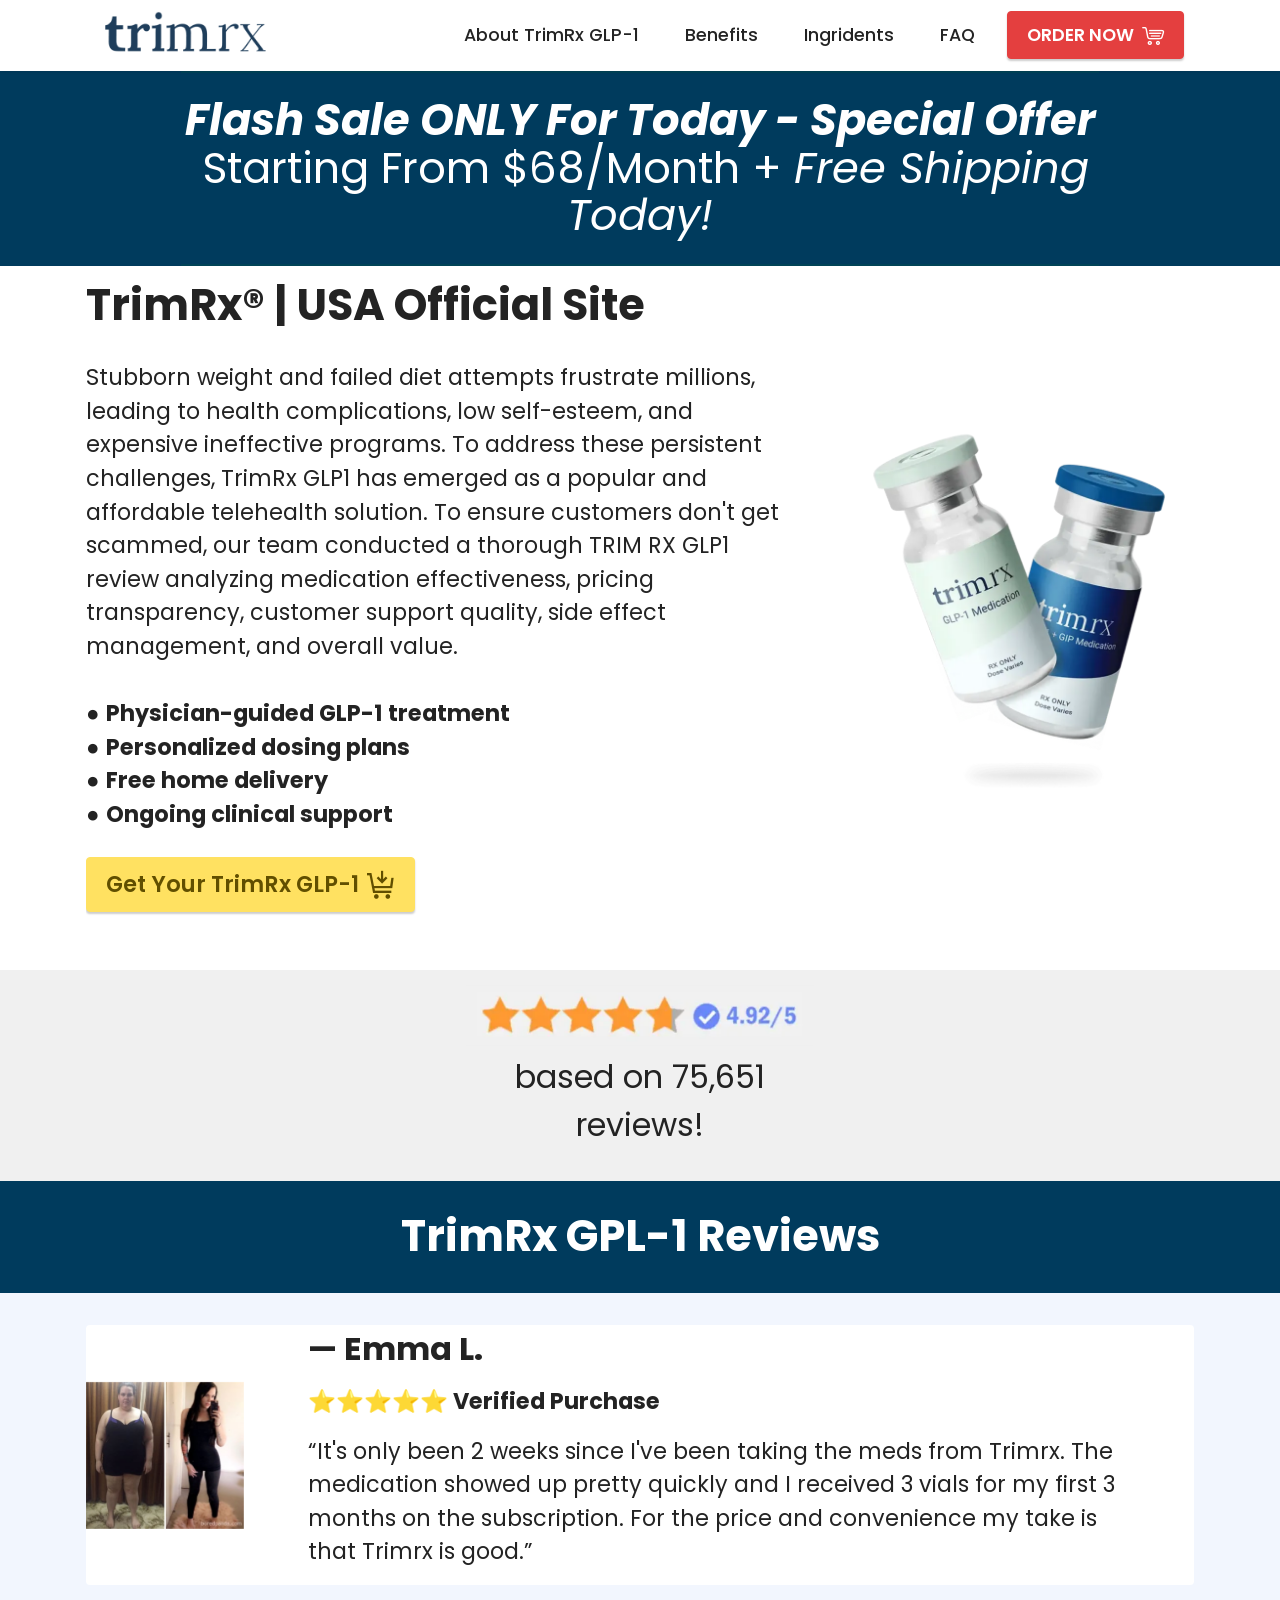
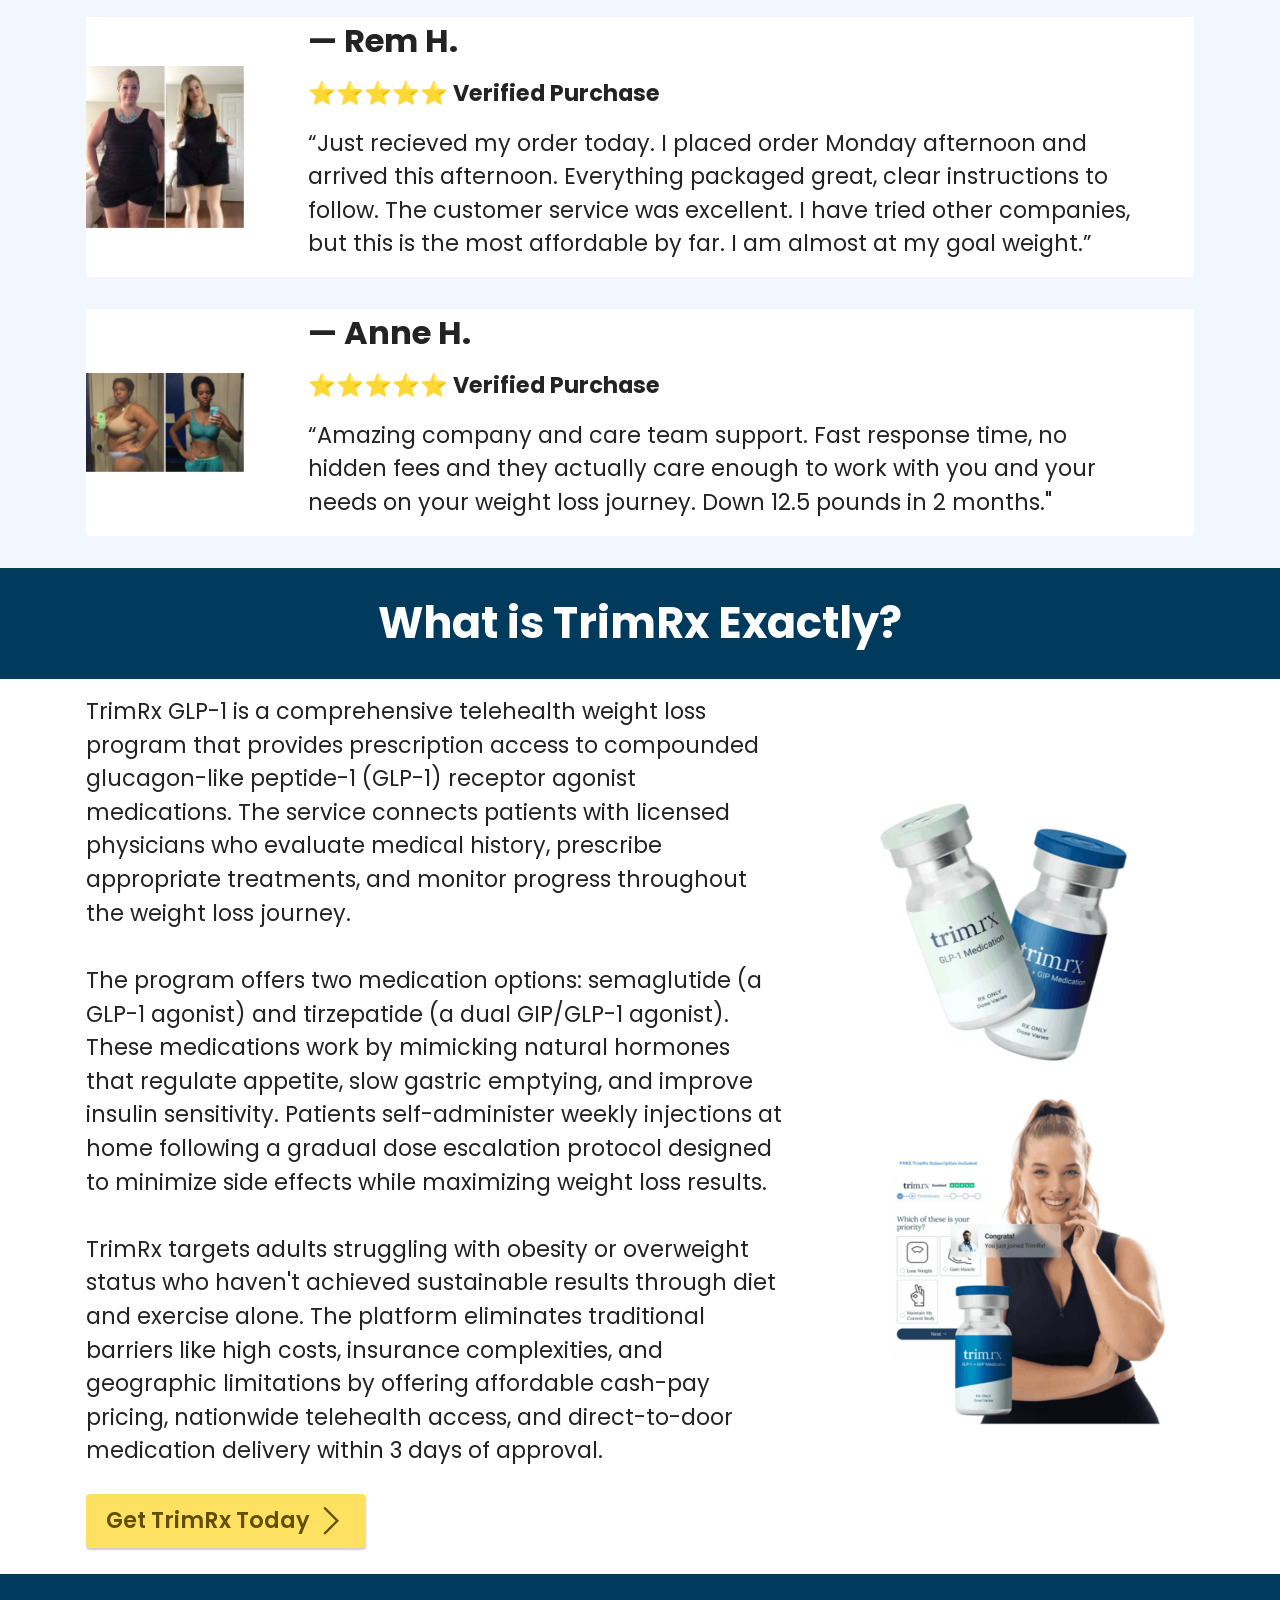
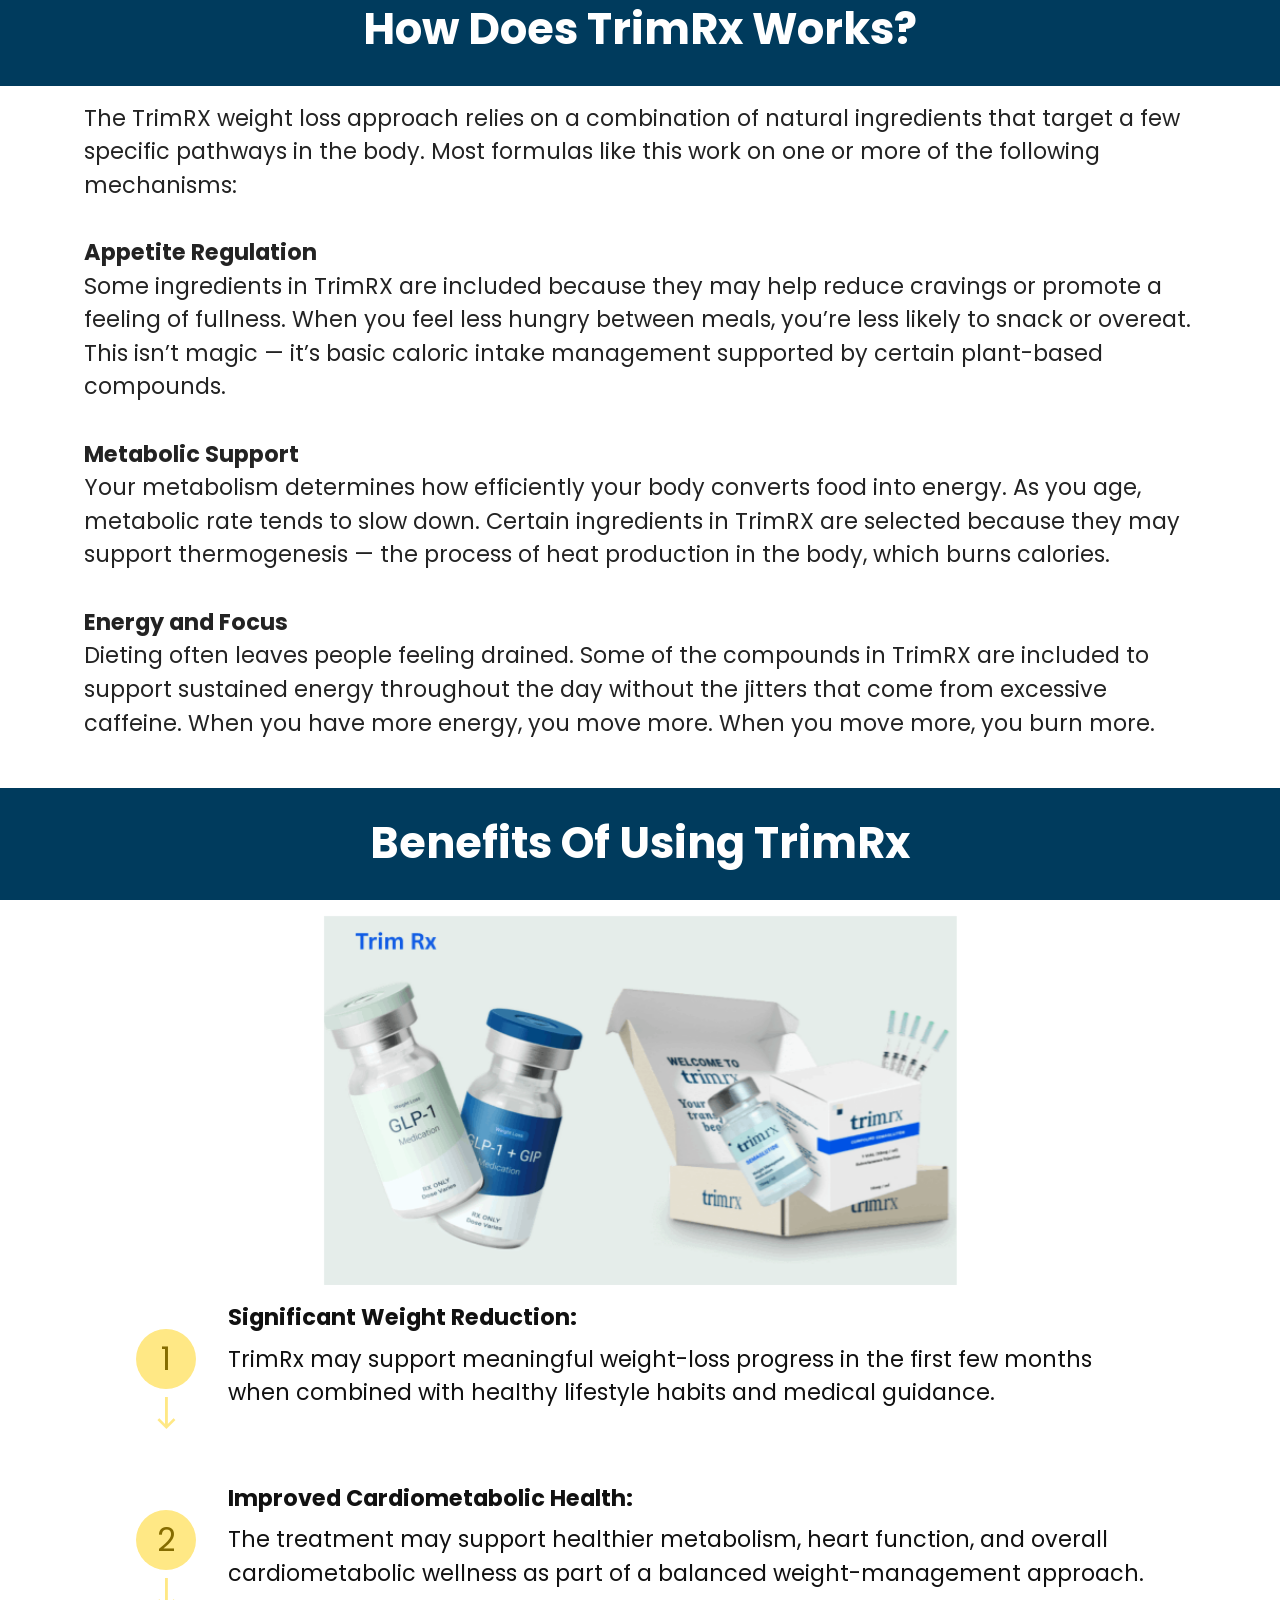
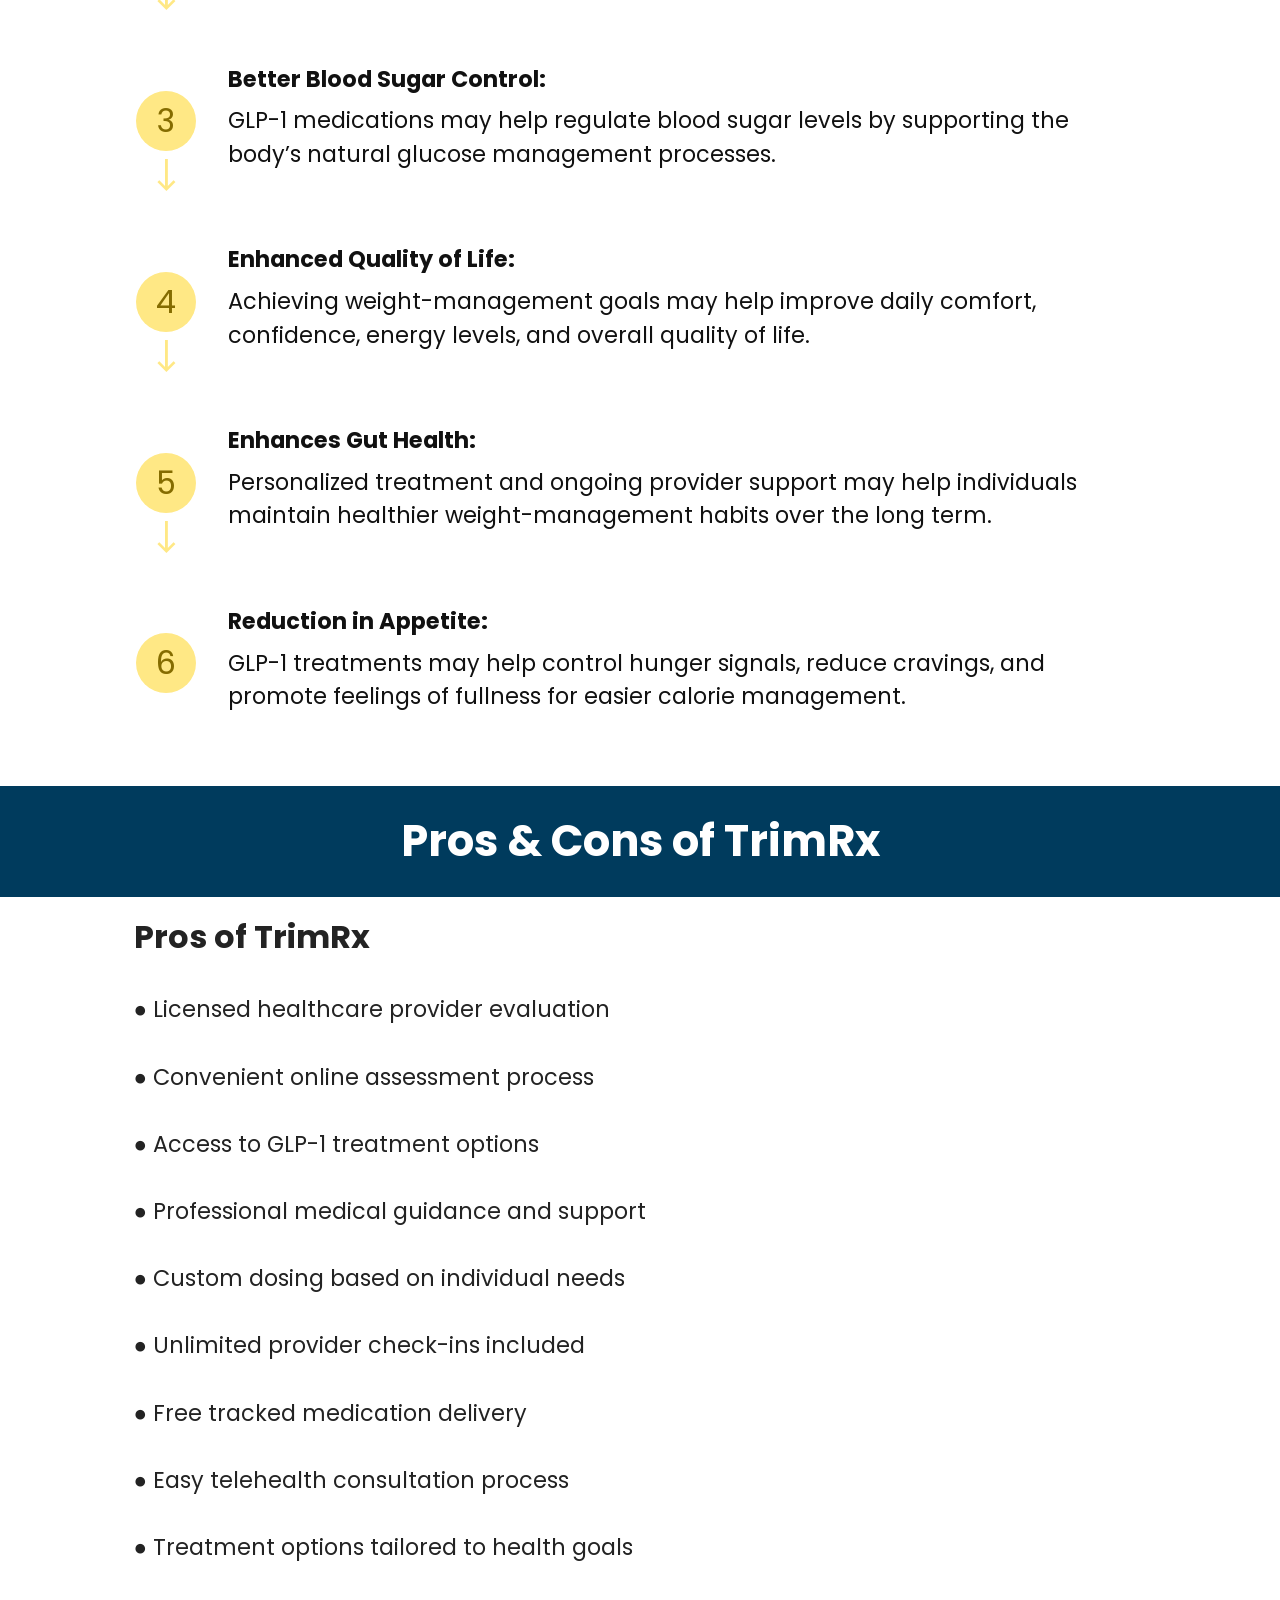
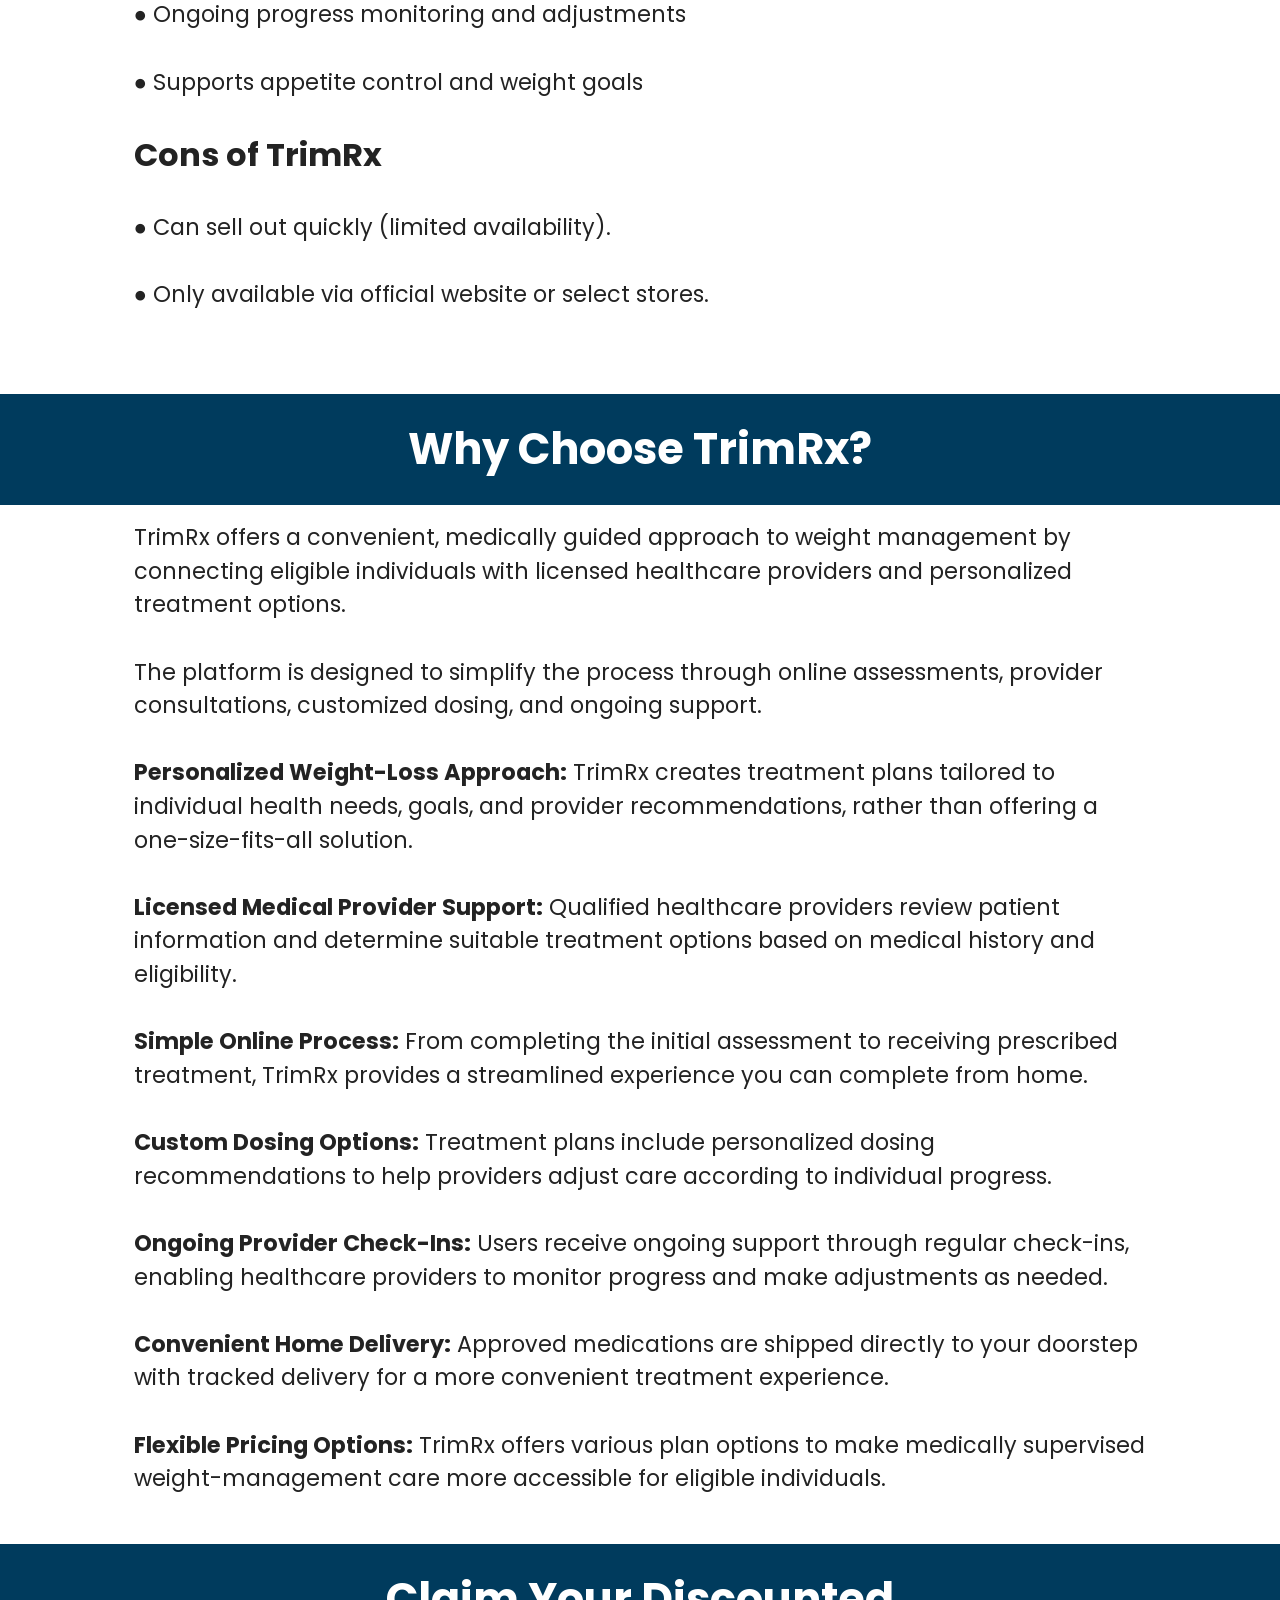
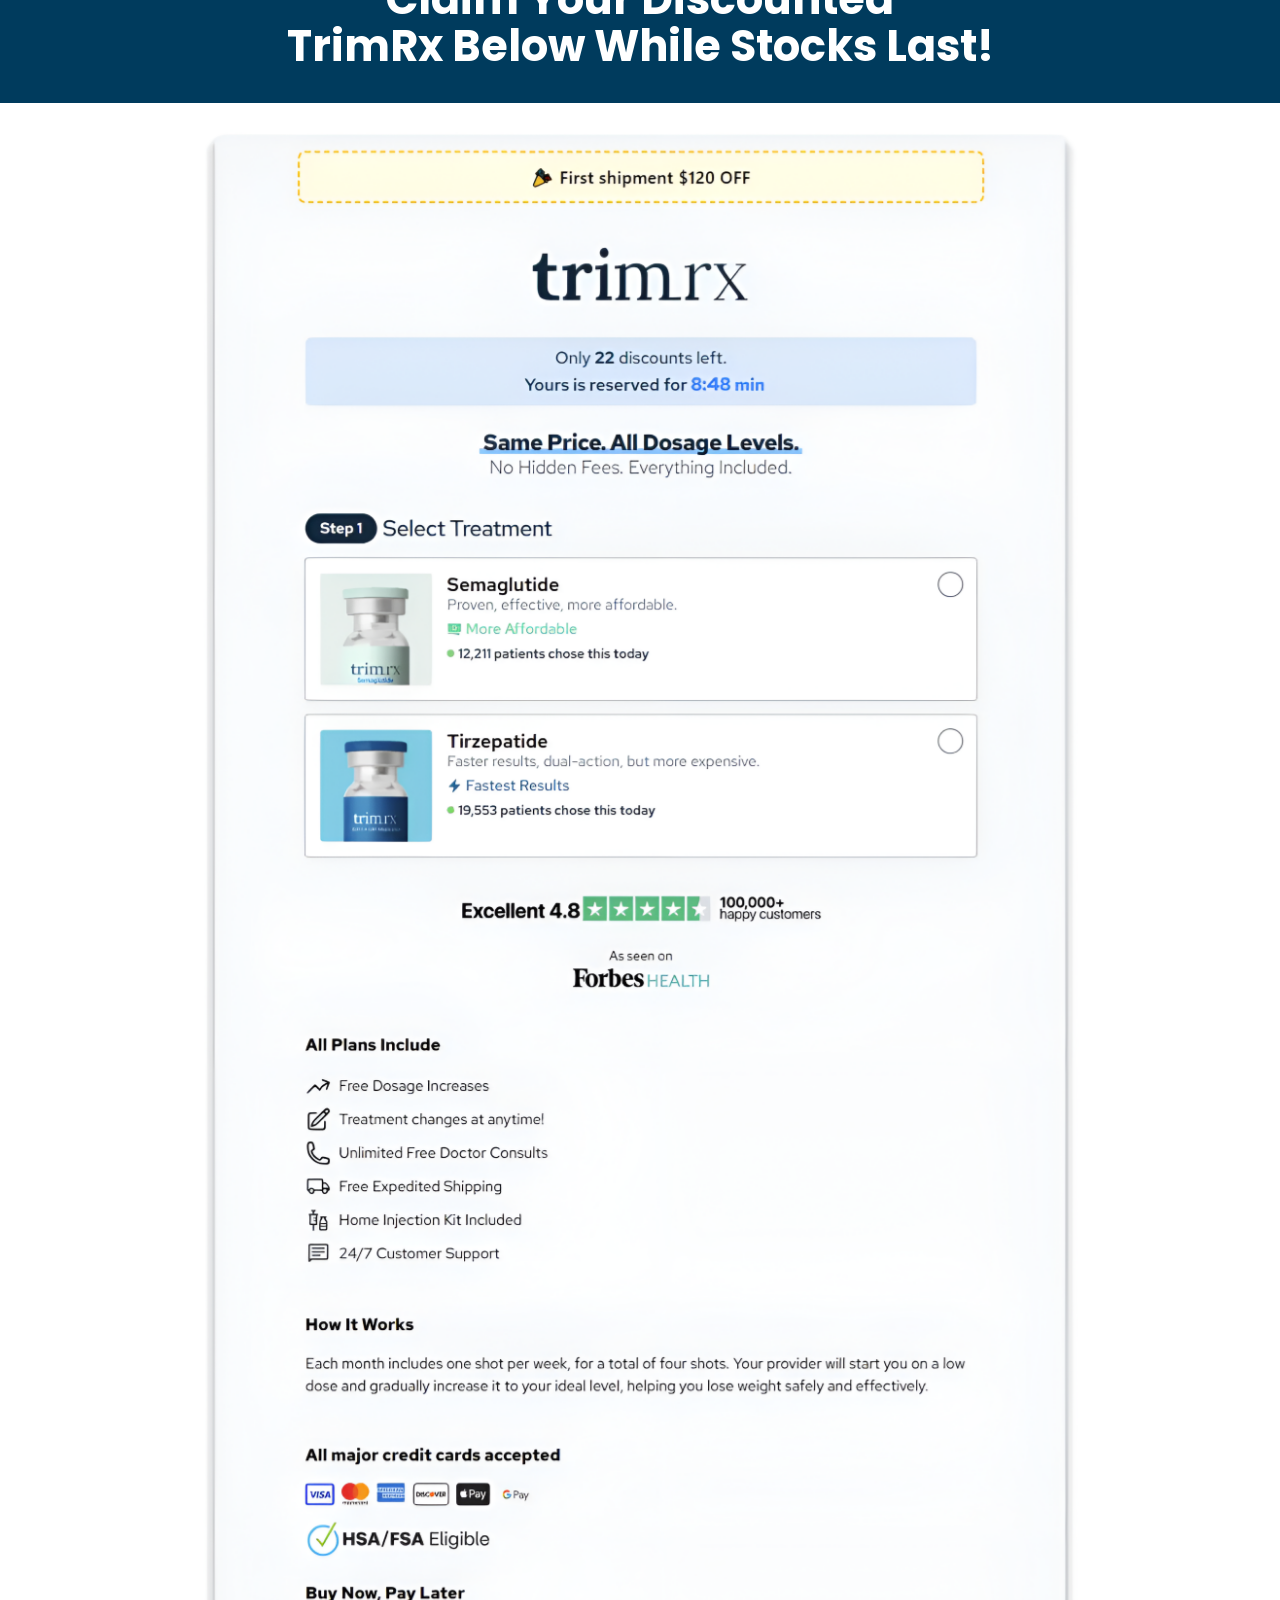
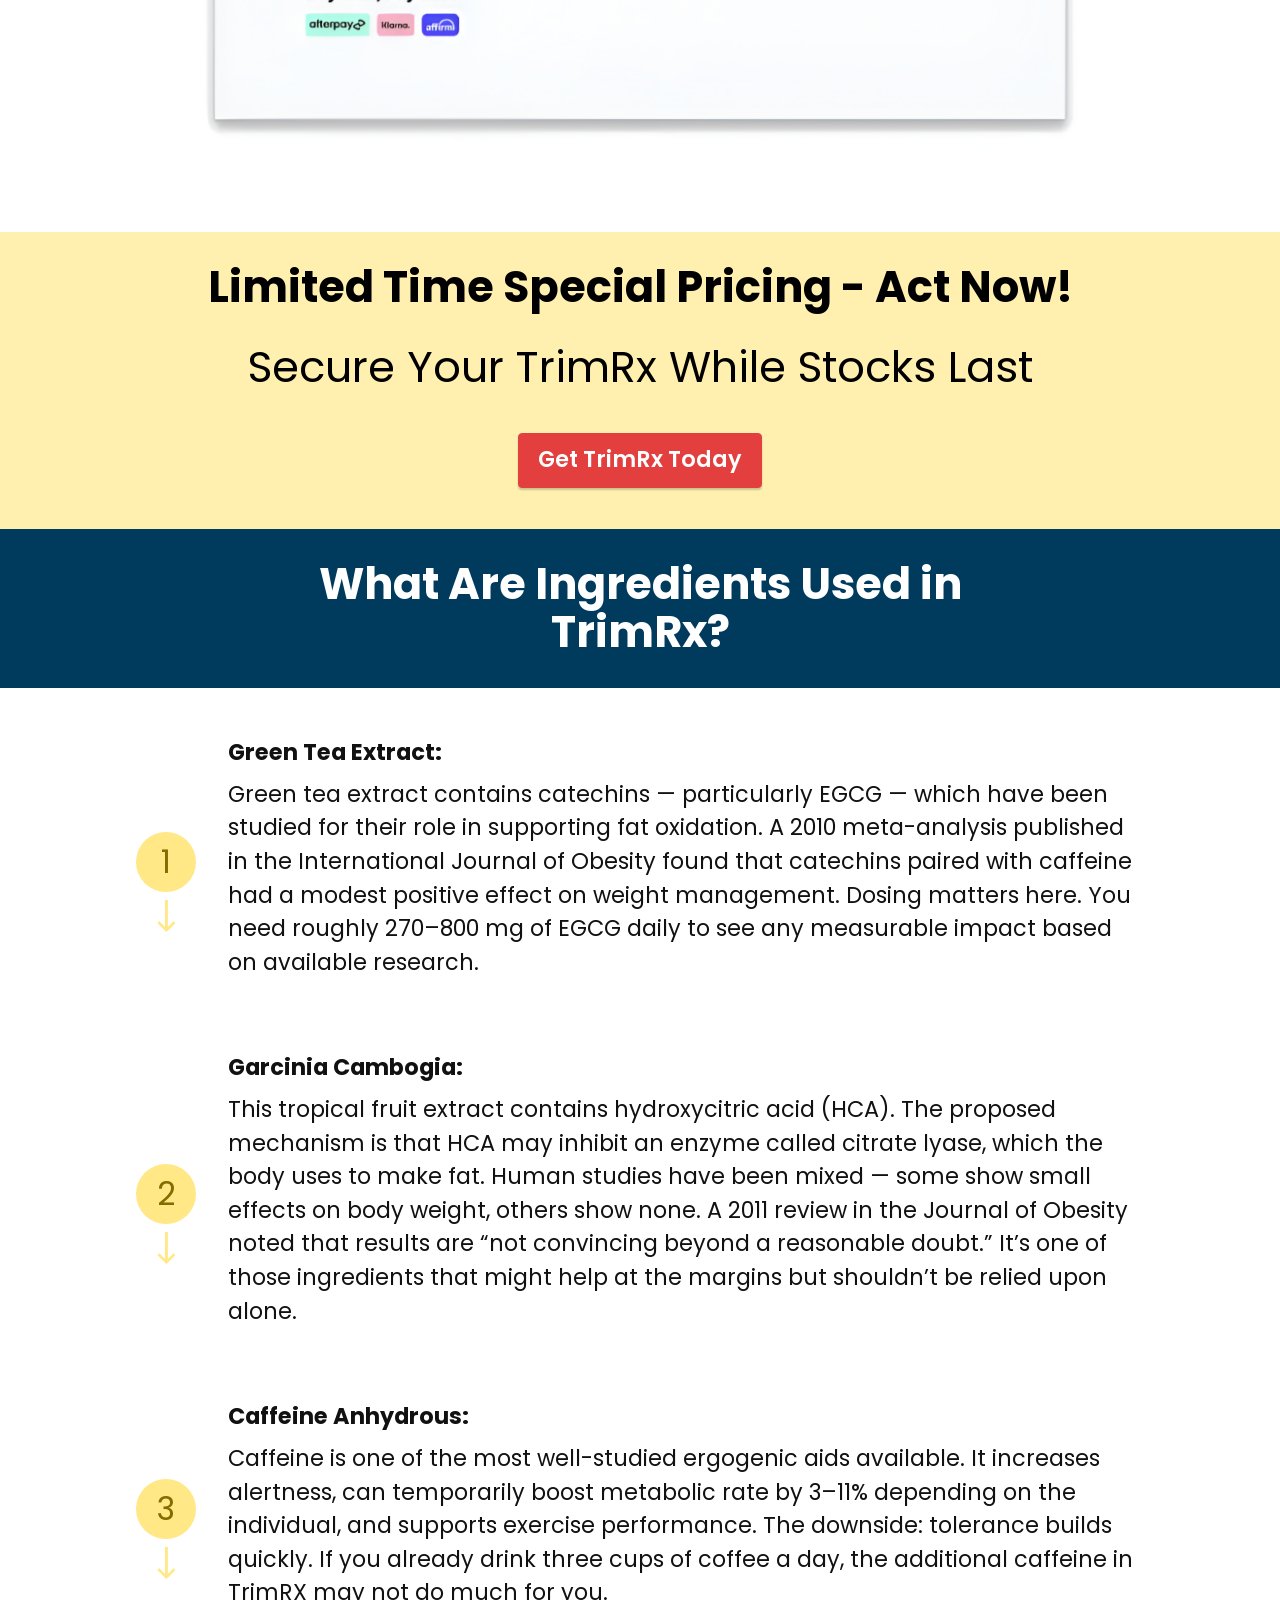
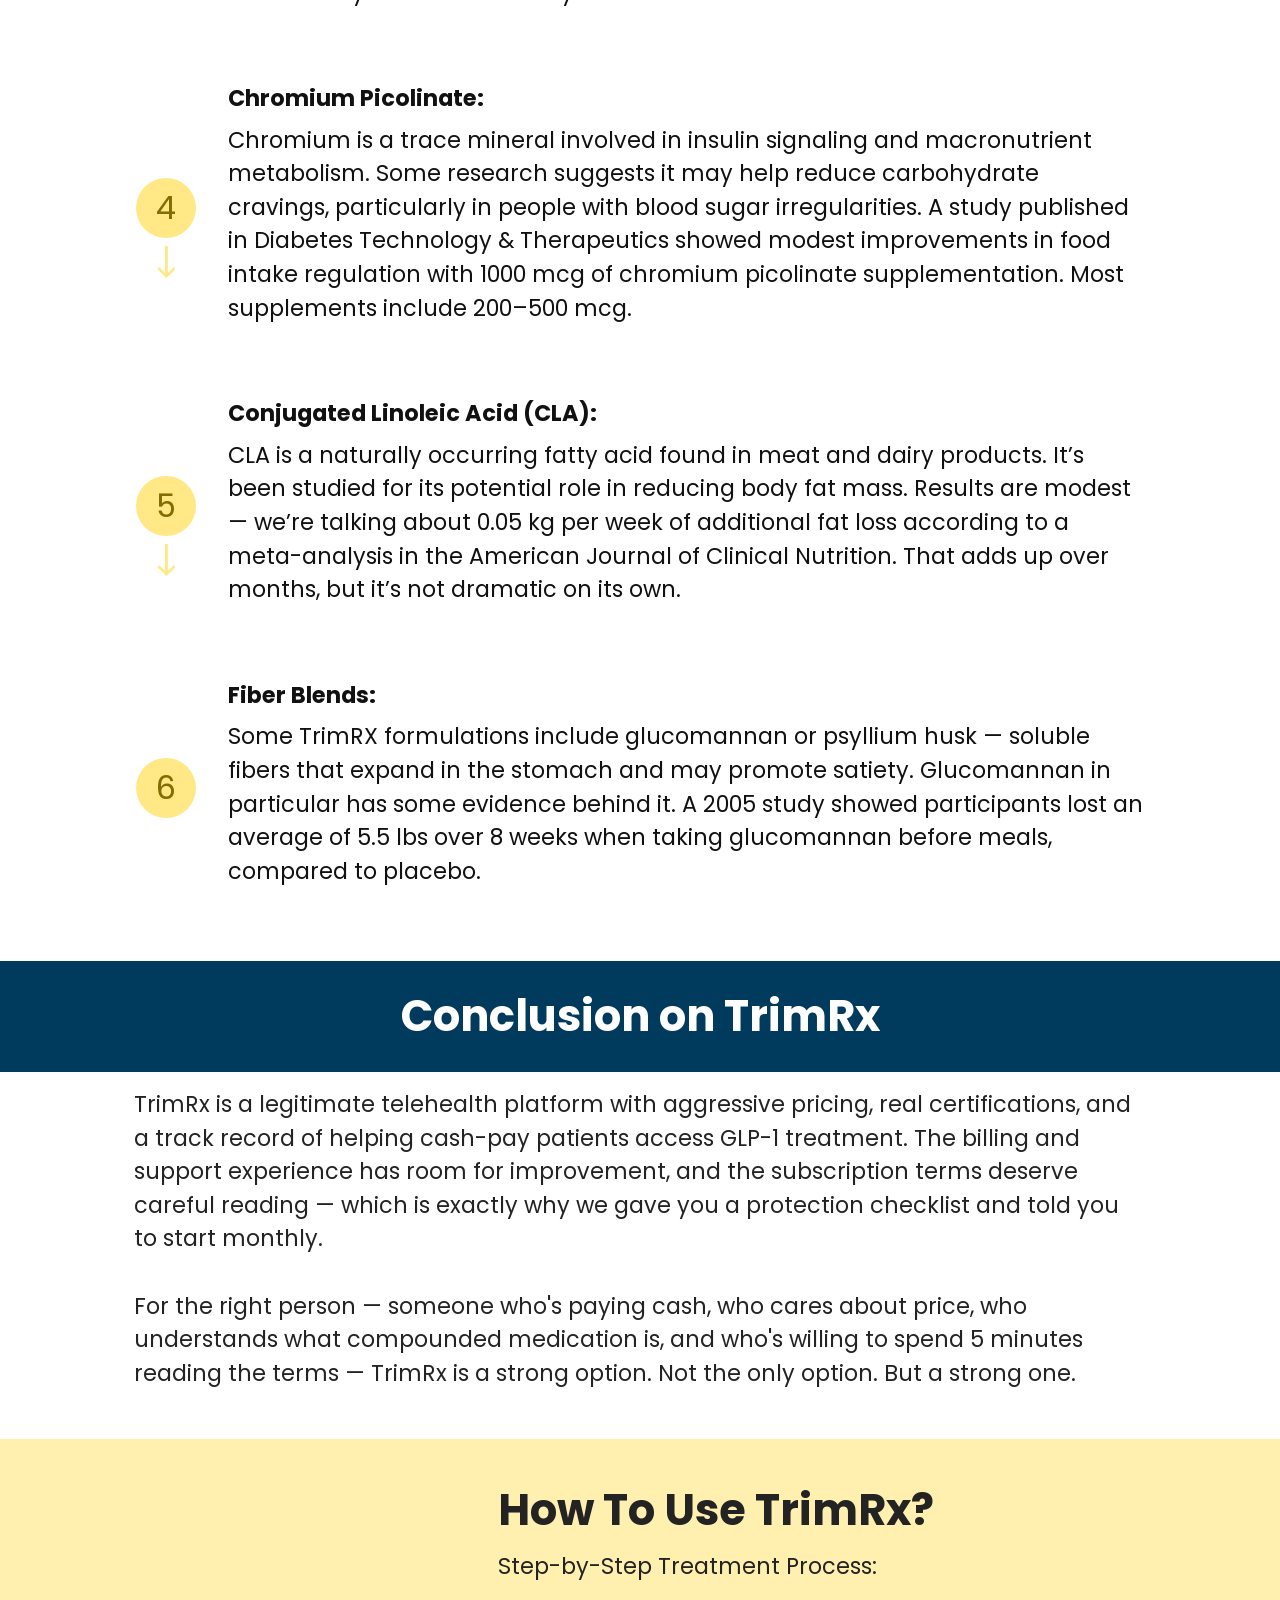
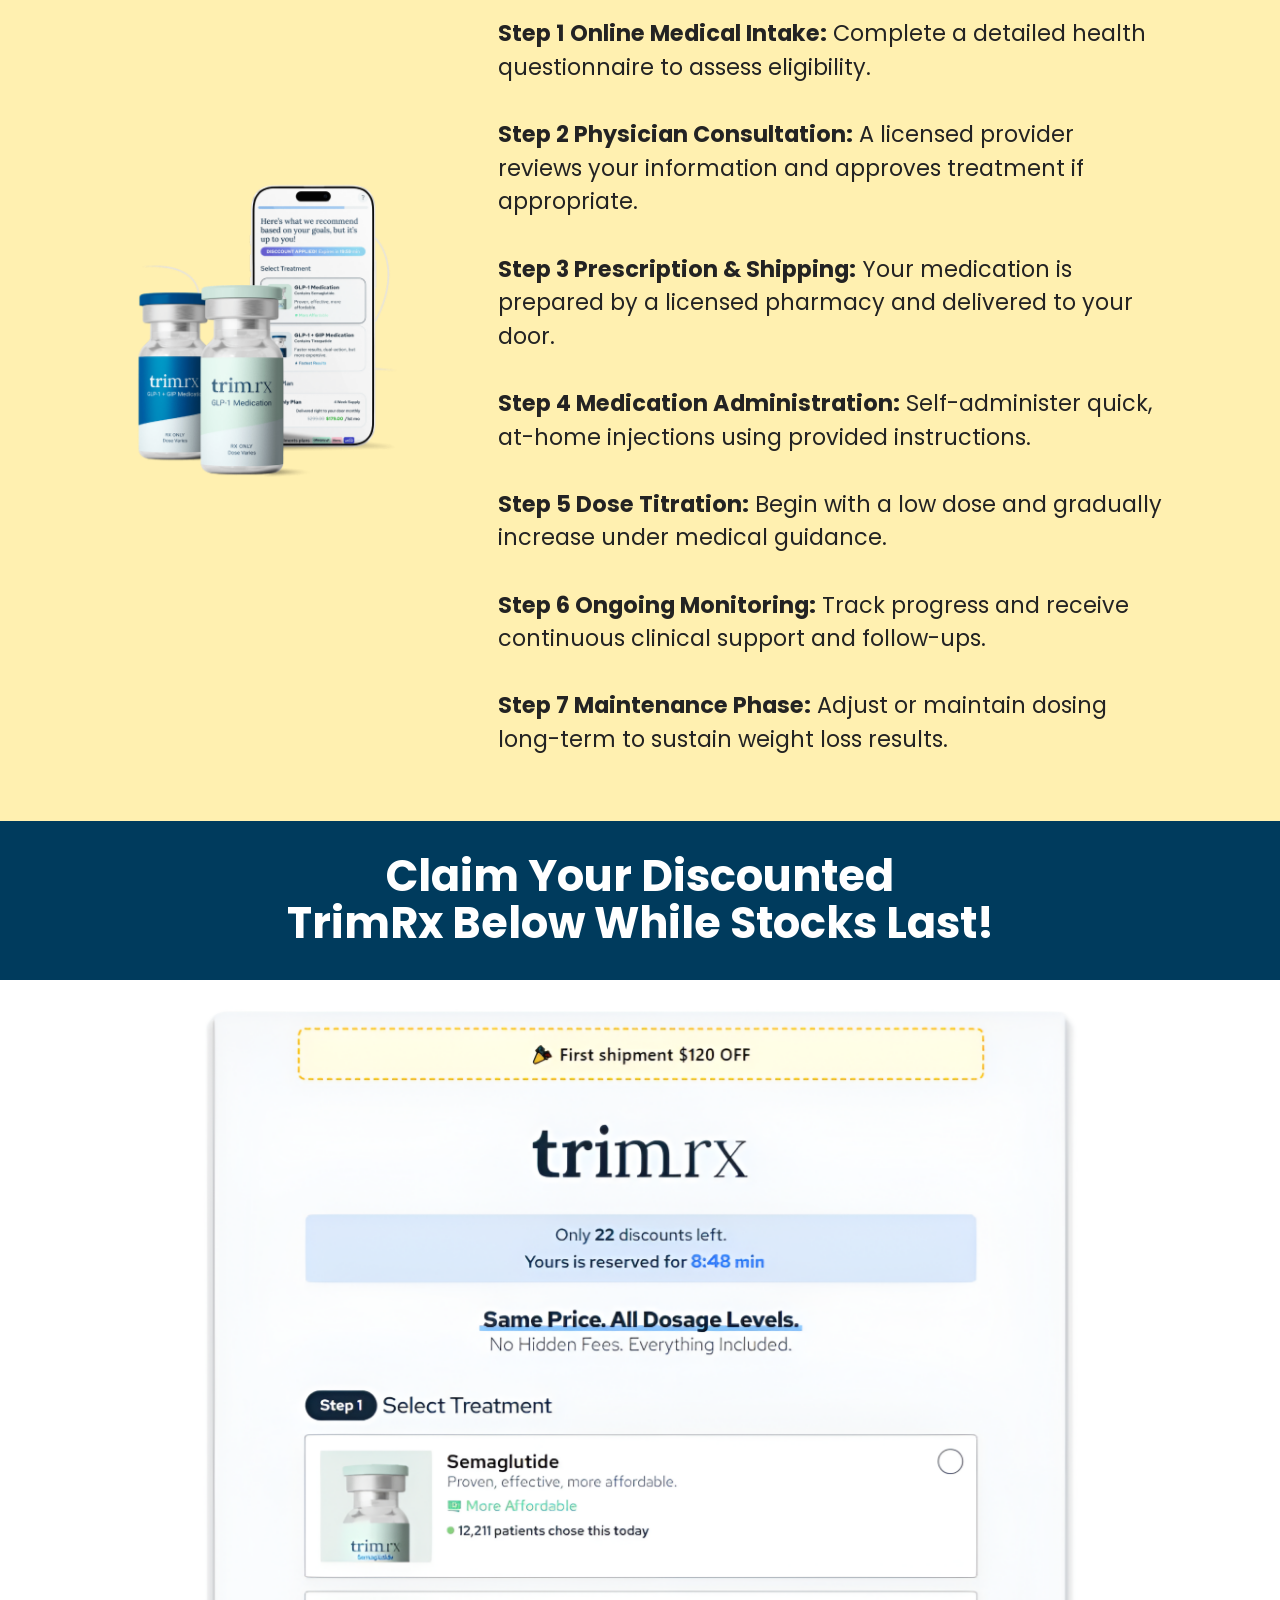
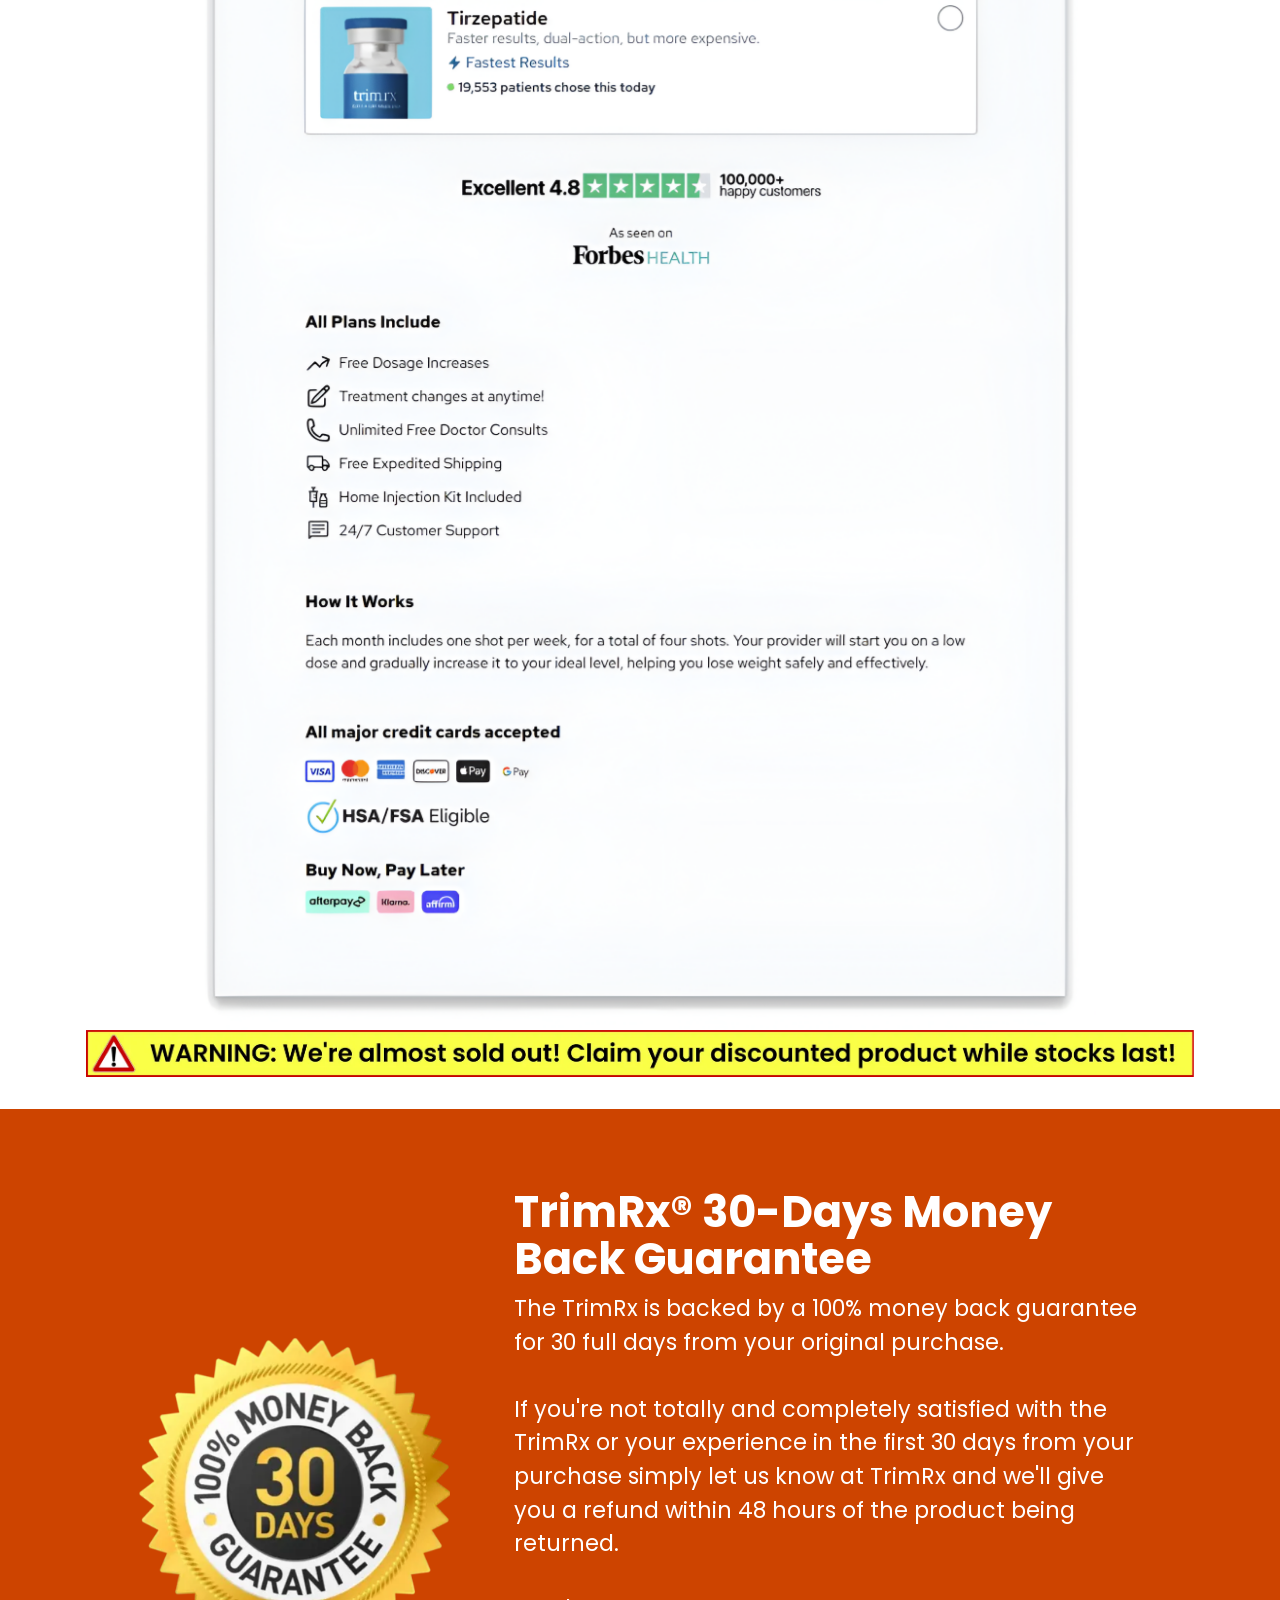
==== index.html @ add22f8f "Add files via upload" ====
<!DOCTYPE html>
<html  >
<head>
  <!-- Site made with Mobirise Website Builder v6.1.12, https://mobirise.com -->
  <meta charset="UTF-8">
  <meta http-equiv="X-UA-Compatible" content="IE=edge">
  <meta name="generator" content="Mobirise v6.1.12, mobirise.com">
  <meta name="twitter:card" content="summary_large_image"/>
  <meta name="twitter:image:src" content="assets/images/index-meta.png">
  <meta property="og:image" content="assets/images/index-meta.png">
  <meta name="twitter:title" content="TrimRx | USA OFFICIAL SITE">
  <meta name="viewport" content="width=device-width, initial-scale=1, minimum-scale=1">
  <link rel="shortcut icon" href="assets/images/trimrx-overview-1.webp" type="image/x-icon">
  <meta name="description" content="TrimRx is built for adults who want to pursue prescription GLP-1 or GLP-1/GIP weight-management medication without booking an in …">
  
  
  <title>TrimRx | USA OFFICIAL SITE</title>
  <link rel="stylesheet" href="assets/web/assets/mobirise-icons2/mobirise2.css">
  <link rel="stylesheet" href="assets/web/assets/mobirise-icons-bold/mobirise-icons-bold.css">
  <link rel="stylesheet" href="assets/web/assets/mobirise-icons/mobirise-icons.css">
  <link rel="stylesheet" href="assets/bootstrap/css/bootstrap.min.css">
  <link rel="stylesheet" href="assets/animatecss/animate.css">
  <link rel="stylesheet" href="assets/dropdown/css/style.css">
  <link rel="stylesheet" href="assets/socicon/css/styles.css">
  <link rel="stylesheet" href="assets/theme/css/style.css">
  <link rel="preload" href="https://fonts.googleapis.com/css?family=Poppins:100,100i,200,200i,300,300i,400,400i,500,500i,600,600i,700,700i,800,800i,900,900i&display=swap" as="style" onload="this.onload=null;this.rel='stylesheet'">
  <noscript><link rel="stylesheet" href="https://fonts.googleapis.com/css?family=Poppins:100,100i,200,200i,300,300i,400,400i,500,500i,600,600i,700,700i,800,800i,900,900i&display=swap"></noscript>
  <link rel="preload" as="style" href="assets/mobirise/css/mbr-additional.css?v=uopoL7"><link rel="stylesheet" href="assets/mobirise/css/mbr-additional.css?v=uopoL7" type="text/css">

  
  
  
</head>
<body>
  
  <section data-bs-version="5.1" class="menu menu2 cid-tuC40mmOYC" once="menu" id="menu2-0">
    
    <nav class="navbar navbar-dropdown navbar-expand-lg">
        <div class="container">
            <div class="navbar-brand">
                <span class="navbar-logo">
                    <a href="https://www.smloudtrack.com/4K61JQXM6/9S3G7KR/?source_id=us-drachen">
                        <img src="assets/images/trim-rx-logo-300x200.png" alt="trim-rx-logo" style="height: 3rem;">
                    </a>
                </span>
                
            </div>
            <button class="navbar-toggler" type="button" data-toggle="collapse" data-bs-toggle="collapse" data-target="#navbarSupportedContent" data-bs-target="#navbarSupportedContent" aria-controls="navbarNavAltMarkup" aria-expanded="false" aria-label="Toggle navigation">
                <div class="hamburger">
                    <span></span>
                    <span></span>
                    <span></span>
                    <span></span>
                </div>
            </button>
            <div class="collapse navbar-collapse" id="navbarSupportedContent">
                <ul class="navbar-nav nav-dropdown" data-app-modern-menu="true"><li class="nav-item"><a class="nav-link link text-black display-4" href="index.html#info1-7">
                            About TrimRx GLP-1</a></li>
                    <li class="nav-item"><a class="nav-link link text-black display-4" href="index.html#info1-c">Benefits</a></li>
                    <li class="nav-item"><a class="nav-link link text-black display-4" href="index.html#info1-q">Ingridents</a>
                    </li><li class="nav-item"><a class="nav-link link text-black display-4" href="index.html#info1-14">FAQ</a></li></ul>
                
                <div class="navbar-buttons mbr-section-btn"><a class="btn btn-secondary display-4" href="https://kxevku.s.gy/lY3dFp" target="_blank"><span class="mbrib-shopping-cart mbr-iconfont mbr-iconfont-btn"></span>ORDER NOW</a></div>
            </div>
        </div>
    </nav>
</section>

<section data-bs-version="5.1" class="content6 cid-uy4LnIjaWZ" id="content6-2a">
    
    <div class="container">
        <div class="row justify-content-center">
            <div class="col-md-12 col-lg-10">
                <hr class="line">
                <p class="mbr-text align-center mbr-fonts-style my-4 display-2"><em><strong>Flash Sale ONLY For Today - Special Offer</strong></em><em><strong><br></strong></em>&nbsp;Starting From $68/Month +&nbsp;<em>Free Shipping Today!</em><br></p>
                <hr class="line">
            </div>
        </div>
    </div>
</section>

<section data-bs-version="5.1" class="features18 cid-uOPuLo8M3d" id="features19-32">

    

    
    
    <div class="container">
        <div class="row justify-content-center">
            <div class="card col-12 col-lg">
                <div class="card-wrapper">
                    <h6 class="card-title mbr-fonts-style mb-4 display-2"><strong>TrimRx® | USA Official Site</strong></h6>
                    <p class="mbr-text mbr-fonts-style display-7">Stubborn weight and failed diet attempts frustrate millions, leading to health complications, low self-esteem, and expensive ineffective programs. To address these persistent challenges, TrimRx GLP1 has emerged as a popular and affordable telehealth solution. To ensure customers don't get scammed, our team conducted a thorough TRIM RX GLP1 review analyzing medication effectiveness, pricing transparency, customer support quality, side effect management, and overall value.<br><br>●&nbsp;<strong>Physician-guided GLP-1 treatment
<br></strong>●&nbsp;<strong>Personalized dosing plans<br></strong>●&nbsp;<strong>Free home delivery
<br></strong>●&nbsp;<strong>Ongoing clinical support</strong><br></p>
                    <div class="mbr-section-btn"><a class="btn btn-warning display-7" href="https://kxevku.s.gy/lY3dFp"><span class="mobi-mbri mobi-mbri-cart-add mbr-iconfont mbr-iconfont-btn"></span>Get Your TrimRx GLP-1</a></div>
                </div>
            </div>
            <div class="col-12 col-lg-4">
                <div class="image-wrapper">
                    <img src="assets/images/trimrx-overview.webp" alt="trimrx-overview">
                </div>
            </div>
        </div>
    </div>
</section>

<section data-bs-version="5.1" class="image3 cid-tuCc3FF7ab" id="image3-4">
    

    
    

    <div class="container">
        <div class="row justify-content-center">
            <div class="col-12 col-lg-4">
                <div class="image-wrapper">
                    <img src="assets/images/screenshot-2024-07-04-202443-546x94.webp" alt="trimrx-reviews">
                    <p class="mbr-description mbr-fonts-style mt-2 align-center display-5">
                        based on 75,651 reviews!</p>
                </div>
            </div>
        </div>
    </div>
</section>

<section data-bs-version="5.1" class="info1 cid-tXlWRFYl4I" id="info1-1t">
    

    
    
    <div class="align-center container">
        <div class="row justify-content-center">
            <div class="col-12 col-lg-8">
                <h3 class="mbr-section-title mb-4 mbr-fonts-style display-2"><strong>TrimRx GPL-1 Reviews</strong></h3>
                
                
            </div>
        </div>
    </div>
</section>

<section data-bs-version="5.1" class="team2 cid-tXlWVh4VZe" xmlns="http://www.w3.org/1999/html" id="team2-1u">
    

    
    
    <div class="container">
        <div class="card">
            <div class="card-wrapper">
                <div class="row align-items-center">
                    <div class="col-12 col-md-2">
                        <div class="image-wrapper">
                            <img src="assets/images/before-after-weight-loss-transformations-success-stories-82-5b07bbfeead09-700-375x349.webp" alt="TrimRx®-review-1">
                        </div>
                    </div>
                    <div class="col-12 col-md">
                        <div class="card-box">
                            <h5 class="card-title mbr-fonts-style m-0 mb-3 display-5"><strong>— Emma L.</strong></h5>
                            <h6 class="card-subtitle mbr-fonts-style mb-3 display-7"><strong>⭐⭐⭐⭐⭐ Verified Purchase</strong></h6>
                            <p class="mbr-text mbr-fonts-style display-7">“It's only been 2 weeks since I've been taking the meds from Trimrx. The medication showed up pretty quickly and I received 3 vials for my first 3 months on the subscription. For the price and convenience my take is that Trimrx is good.”<br></p>
                            
                        </div>
                    </div>
                </div>
            </div>
        </div>
        <div class="card">
            <div class="card-wrapper">
                <div class="row align-items-center">
                    <div class="col-12 col-md-2">
                        <div class="image-wrapper">
                            <img src="assets/images/d1c2b671e458e0550467e68b13f98a0f-375x384.webp" alt="TrimRx®-review-2">
                        </div>
                    </div>
                    <div class="col-12 col-md">
                        <div class="card-box">
                            <h5 class="card-title mbr-fonts-style m-0 mb-3 display-5"><strong>— Rem H.</strong></h5>
                            <h6 class="card-subtitle mbr-fonts-style mb-3 display-7"><strong>⭐⭐⭐⭐⭐ Verified Purchase</strong></h6>
                            <p class="mbr-text mbr-fonts-style display-7">“Just recieved my order today. I placed order Monday afternoon and arrived this afternoon. Everything packaged great, clear instructions to follow. The customer service was excellent. I have tried other companies, but this is the most affordable by far. I am almost at my goal weight.”<br></p>
                            
                        </div>
                    </div>
                </div>
            </div>
        </div>
        <div class="card">
            <div class="card-wrapper">
                <div class="row align-items-center">
                    <div class="col-12 col-md-2">
                        <div class="image-wrapper">
                            <img src="assets/images/feature-375x234.webp" alt="TrimRx®-review-3">
                        </div>
                    </div>
                    <div class="col-12 col-md">
                        <div class="card-box">
                            <h5 class="card-title mbr-fonts-style m-0 mb-3 display-5"><strong>— Anne H.</strong></h5>
                            <h6 class="card-subtitle mbr-fonts-style mb-3 display-7"><strong>⭐⭐⭐⭐⭐ Verified Purchase</strong></h6>
                            <p class="mbr-text mbr-fonts-style display-7">“Amazing company and care team support. Fast response time, no hidden fees and they actually care enough to work with you and your needs on your weight loss journey. Down 12.5 pounds in 2 months."<br></p>
                            
                        </div>
                    </div>
                </div>
            </div>
        </div>
    </div>
</section>

<section data-bs-version="5.1" class="info1 cid-tuCg8wtQiJ" id="info1-7">
    

    
    
    <div class="align-center container">
        <div class="row justify-content-center">
            <div class="col-12 col-lg-8">
                <h3 class="mbr-section-title mb-4 mbr-fonts-style display-2"><strong>What is TrimRx Exactly?</strong></h3>
                
                
            </div>
        </div>
    </div>
</section>

<section data-bs-version="5.1" class="features18 cid-urbRHC6PPh" id="features19-29">

    

    
    
    <div class="container">
        <div class="row justify-content-center">
            <div class="card col-12 col-lg">
                <div class="card-wrapper">
                    
                    <p class="mbr-text mbr-fonts-style display-7">TrimRx GLP-1 is a comprehensive telehealth weight loss program that provides prescription access to compounded glucagon-like peptide-1 (GLP-1) receptor agonist medications. The service connects patients with licensed physicians who evaluate medical history, prescribe appropriate treatments, and monitor progress throughout the weight loss journey.
<br>
<br>The program offers two medication options: semaglutide (a GLP-1 agonist) and tirzepatide (a dual GIP/GLP-1 agonist). These medications work by mimicking natural hormones that regulate appetite, slow gastric emptying, and improve insulin sensitivity. Patients self-administer weekly injections at home following a gradual dose escalation protocol designed to minimize side effects while maximizing weight loss results.
<br>
<br>TrimRx targets adults struggling with obesity or overweight status who haven't achieved sustainable results through diet and exercise alone. The platform eliminates traditional barriers like high costs, insurance complexities, and geographic limitations by offering affordable cash-pay pricing, nationwide telehealth access, and direct-to-door medication delivery within 3 days of approval.<br></p>
                    <div class="mbr-section-btn"><a class="btn btn-warning display-7" href="https://kxevku.s.gy/lY3dFp"><span class="mobi-mbri mobi-mbri-arrow-next mbr-iconfont mbr-iconfont-btn"></span>Get TrimRx Today</a></div>
                </div>
            </div>
            <div class="col-12 col-lg-4">
                <div class="image-wrapper">
                    <img src="assets/images/what-is-trimrx-1-815x1223.webp" alt="what-is-TrimRx">
                </div>
            </div>
        </div>
    </div>
</section>

<section data-bs-version="5.1" class="info1 cid-tuChEAIpRc" id="info1-a">
    

    
    
    <div class="align-center container-fluid">
        <div class="row justify-content-center">
            <div class="col-12 col-lg-8">
                <h3 class="mbr-section-title mb-4 mbr-fonts-style display-2"><strong>How Does TrimRx Works?</strong></h3>
                
                
            </div>
        </div>
    </div>
</section>

<section data-bs-version="5.1" class="content5 cid-tuChTgCHQh" id="content5-b">
    
    <div class="container-fluid">
        <div class="row justify-content-center">
            <div class="col-md-12 col-lg-11">
                
                
                <p class="mbr-text mbr-fonts-style display-7">The TrimRX weight loss approach relies on a combination of natural ingredients that target a few specific pathways in the body. Most formulas like this work on one or more of the following mechanisms:
<br>
<br><strong>Appetite Regulation
<br></strong>Some ingredients in TrimRX are included because they may help reduce cravings or promote a feeling of fullness. When you feel less hungry between meals, you’re less likely to snack or overeat. This isn’t magic — it’s basic caloric intake management supported by certain plant-based compounds.
<br>
<br><strong>Metabolic Support
<br></strong>Your metabolism determines how efficiently your body converts food into energy. As you age, metabolic rate tends to slow down. Certain ingredients in TrimRX are selected because they may support thermogenesis — the process of heat production in the body, which burns calories.
<br>
<br><strong>Energy and Focus
<br></strong>Dieting often leaves people feeling drained. Some of the compounds in TrimRX are included to support sustained energy throughout the day without the jitters that come from excessive caffeine. When you have more energy, you move more. When you move more, you burn more.<br></p>
            </div>
        </div>
    </div>
</section>

<section data-bs-version="5.1" class="info1 cid-tuCicrrlfM" id="info1-c">
    

    
    
    <div class="align-center container-fluid">
        <div class="row justify-content-center">
            <div class="col-12 col-lg-8">
                <h3 class="mbr-section-title mb-4 mbr-fonts-style display-2"><strong>Benefits Of Using TrimRx</strong></h3>
                
                
            </div>
        </div>
    </div>
</section>

<section data-bs-version="5.1" class="image3 cid-uy5ggFQE6O" id="image3-2f">
    

    
    

    <div class="container">
        <div class="row justify-content-center">
            <div class="col-12 col-lg-7">
                <div class="image-wrapper">
                    <img src="assets/images/trim-rx-reviews-600x350.webp" alt="Trim-Rx-benefit">
                    
                </div>
            </div>
        </div>
    </div>
</section>

<section data-bs-version="5.1" class="features19 cid-tuCijVFmr1" id="features20-d">

    

    
    
    <div class="container-fluid">
        <div class="row justify-content-center">
            
            <div class="col-12 col-md-10">
                <div class="item mbr-flex">
                    <div class="icon-box">
                        <span class="step-number mbr-fonts-style display-5">1</span>
                    </div>
                    <div class="text-box">
                        <h4 class="icon-title card-title mbr-black mbr-fonts-style display-7"><strong>Significant Weight Reduction:</strong></h4>
                        <h5 class="icon-text mbr-black mbr-fonts-style display-7">TrimRx may support meaningful weight-loss progress in the first few months when combined with healthy lifestyle habits and medical guidance.</h5>
                    </div>
                </div>
                <div class="item mbr-flex">
                    <div class="icon-box">
                        <span class="step-number mbr-fonts-style display-5">2</span>
                    </div>
                    <div class="text-box">
                        <h4 class="icon-title card-title mbr-black mbr-fonts-style display-7"><strong>Improved Cardiometabolic Health:</strong></h4>
                        <h5 class="icon-text mbr-black mbr-fonts-style display-7">The treatment may support healthier metabolism, heart function, and overall cardiometabolic wellness as part of a balanced weight-management approach.</h5>
                    </div>
                </div>
                <div class="item mbr-flex">
                    <div class="icon-box">
                        <span class="step-number mbr-fonts-style display-5">3</span>
                    </div>
                    <div class="text-box">
                        <h4 class="icon-title card-title mbr-black mbr-fonts-style display-7"><strong>Better Blood Sugar Control:</strong></h4>
                        <h5 class="icon-text mbr-black mbr-fonts-style display-7">GLP-1 medications may help regulate blood sugar levels by supporting the body’s natural glucose management processes.</h5>
                    </div>
                </div>
                <div class="item mbr-flex">
                    <div class="icon-box">
                        <span class="step-number mbr-fonts-style display-5">4</span>
                    </div>
                    <div class="text-box">
                        <h4 class="icon-title card-title mbr-black mbr-fonts-style display-7"><strong>Enhanced Quality of Life:</strong></h4>
                        <h5 class="icon-text mbr-black mbr-fonts-style display-7">Achieving weight-management goals may help improve daily comfort, confidence, energy levels, and overall quality of life.</h5>
                    </div>
                </div>
                <div class="item mbr-flex">
                    <div class="icon-box">
                        <span class="step-number mbr-fonts-style display-5">5</span>
                    </div>
                    <div class="text-box">
                        <h4 class="icon-title card-title mbr-black mbr-fonts-style display-7"><strong>Enhances Gut Health:</strong></h4>
                        <h5 class="icon-text mbr-black mbr-fonts-style display-7">Personalized treatment and ongoing provider support may help individuals maintain healthier weight-management habits over the long term.</h5>
                    </div>
                </div>
                <div class="item mbr-flex last">
                    <div class="icon-box">
                        <span class="step-number mbr-fonts-style display-5">6</span>
                    </div>
                    <div class="text-box">
                        <h4 class="icon-title card-title mbr-black mbr-fonts-style display-7"><strong>Reduction in Appetite:&nbsp;</strong></h4>
                        <h5 class="icon-text mbr-black mbr-fonts-style display-7">GLP-1 treatments may help control hunger signals, reduce cravings, and promote feelings of fullness for easier calorie management.</h5>
                    </div>
                </div>
                
                
                
                
            </div>
        </div>
    </div>
</section>

<section data-bs-version="5.1" class="content4 cid-uEQfC6AMGw" id="content4-2w">
    

    
    
    <div class="container">
        <div class="row justify-content-center">
            <div class="title col-md-12 col-lg-10">
                <h3 class="mbr-section-title mbr-fonts-style align-center mb-4 display-2">
                    <strong>Pros &amp; Cons of TrimRx</strong></h3>
                
                
            </div>
        </div>
    </div>
</section>

<section data-bs-version="5.1" class="content5 cid-uEQfDJI093" id="content5-2x">
    
    <div class="container">
        <div class="row justify-content-center">
            <div class="col-md-12 col-lg-11">
                
                <h4 class="mbr-section-subtitle mbr-fonts-style mb-4 display-5"><strong>
                    Pros of TrimRx</strong></h4>
                <p class="mbr-text mbr-fonts-style display-7">● Licensed healthcare provider evaluation<br>
<br>● Convenient online assessment process<br>
<br>● Access to GLP-1 treatment options<br>
<br>● Professional medical guidance and support<br>
<br>● Custom dosing based on individual needs<br><br>● Unlimited provider check-ins included
<br><br>● Free tracked medication delivery
<br><br>● Easy telehealth consultation process
<br><br>● Treatment options tailored to health goals
<br><br>● Ongoing progress monitoring and adjustments
<br><br>● Supports appetite control and weight goals<br></p>
            </div>
        </div>
    </div>
</section>

<section data-bs-version="5.1" class="content5 cid-uEQfEvrG4S" id="content5-2y">
    
    <div class="container">
        <div class="row justify-content-center">
            <div class="col-md-12 col-lg-11">
                
                <h4 class="mbr-section-subtitle mbr-fonts-style mb-4 display-5"><strong>
                    Cons of TrimRx</strong></h4>
                <p class="mbr-text mbr-fonts-style display-7">● Can sell out quickly (limited availability).<br><br>● Only available via official website or select stores.<br><br></p>
            </div>
        </div>
    </div>
</section>

<section data-bs-version="5.1" class="content4 cid-uP7pszjnwn" id="content4-3f">
    

    
    
    <div class="container">
        <div class="row justify-content-center">
            <div class="title col-md-12 col-lg-10">
                <h3 class="mbr-section-title mbr-fonts-style align-center mb-4 display-2"><strong>Why Choose TrimRx?</strong></h3>
                
                
            </div>
        </div>
    </div>
</section>

<section data-bs-version="5.1" class="content5 cid-uP7pti8qtg" id="content5-3g">
    
    <div class="container">
        <div class="row justify-content-center">
            <div class="col-md-12 col-lg-11">
                
                
                <p class="mbr-text mbr-fonts-style display-7">TrimRx offers a convenient, medically guided approach to weight management by connecting eligible individuals with licensed healthcare providers and personalized treatment options. 
<br>
<br>The platform is designed to simplify the process through online assessments, provider consultations, customized dosing, and ongoing support.<br><strong><br></strong><strong>Personalized Weight-Loss Approach:</strong> TrimRx creates treatment plans tailored to individual health needs, goals, and provider recommendations, rather than offering a one-size-fits-all solution.<br>
<br><strong>Licensed Medical Provider Support:</strong> Qualified healthcare providers review patient information and determine suitable treatment options based on medical history and eligibility.<br>
<strong><br>Simple Online Process:</strong> From completing the initial assessment to receiving prescribed treatment, TrimRx provides a streamlined experience you can complete from home.<br>
<br><strong>Custom Dosing Options:</strong> Treatment plans include personalized dosing recommendations to help providers adjust care according to individual progress.<br>
<br><strong>Ongoing Provider Check-Ins:</strong> Users receive ongoing support through regular check-ins, enabling healthcare providers to monitor progress and make adjustments as needed.<br>
<br><strong>Convenient Home Delivery:</strong> Approved medications are shipped directly to your doorstep with tracked delivery for a more convenient treatment experience.<br>
<br><strong>Flexible Pricing Options:</strong> TrimRx offers various plan options to make medically supervised weight-management care more accessible for eligible individuals.<br></p>
            </div>
        </div>
    </div>
</section>

<section data-bs-version="5.1" class="info1 cid-tuCk2LYmAD" id="info1-g">
    

    
    
    <div class="align-center container">
        <div class="row justify-content-center">
            <div class="col-12 col-lg-8">
                <h3 class="mbr-section-title mb-4 mbr-fonts-style display-2"><strong>Claim Your Discounted TrimRx&nbsp;</strong><strong>Below While Stocks Last!</strong></h3>
                
                
            </div>
        </div>
    </div>
</section>

<section data-bs-version="5.1" class="image3 cid-vwS65GQgRj" id="image3-3k">
    

    
    

    <div class="container">
        <div class="row justify-content-center">
            <div class="col-12 col-lg-10">
                <div class="image-wrapper">
                    <a href="https://kxevku.s.gy/lY3dFp"><img src="assets/images/trimrx-unit-page.webp" alt="trimrx-unit-page"></a>
                    
                </div>
            </div>
        </div>
    </div>
</section>

<section data-bs-version="5.1" class="image3 cid-tuClLcKvn4" id="image3-i">
    

    
    

    <div class="container">
        <div class="row justify-content-center">
            <div class="col-12 col-lg-12">
                <div class="image-wrapper">
                    <img src="assets/images/prostadine-15.webp" alt="prostathrive limited time offer">
                    
                </div>
            </div>
        </div>
    </div>
</section>

<section data-bs-version="5.1" class="info3 cid-tuCqjPlGR5" id="info3-p">

    

    
    

    <div class="container">
        <div class="row justify-content-center">
            <div class="card col-12 col-lg-10">
                <div class="card-wrapper">
                    <div class="card-box align-center">
                        <h4 class="card-title mbr-fonts-style align-center mb-4 display-2"><strong>Limited Time Special Pricing - Act Now!</strong></h4>
                        <p class="mbr-text mbr-fonts-style mb-4 display-2">
                            Secure Your TrimRx While Stocks Last</p>
                        <div class="mbr-section-btn mt-3"><a class="btn btn-secondary display-7" href="https://kxevku.s.gy/lY3dFp" target="_blank">Get TrimRx Today</a></div>
                    </div>
                </div>
            </div>
        </div>
    </div>
</section>

<section data-bs-version="5.1" class="info1 cid-tuCqTp93EB" id="info1-q">
    

    
    
    <div class="align-center container">
        <div class="row justify-content-center">
            <div class="col-12 col-lg-8">
                <h3 class="mbr-section-title mb-4 mbr-fonts-style display-2"><strong>What Are Ingredients Used in TrimRx?</strong></h3>
                
                
            </div>
        </div>
    </div>
</section>

<section data-bs-version="5.1" class="features19 cid-tuYzk3ur2O" id="features20-1l">

    

    
    
    <div class="container-fluid">
        <div class="row justify-content-center">
            
            <div class="col-12 col-md-10">
                <div class="item mbr-flex">
                    <div class="icon-box">
                        <span class="step-number mbr-fonts-style display-5">1</span>
                    </div>
                    <div class="text-box">
                        <h4 class="icon-title card-title mbr-black mbr-fonts-style display-7"><strong>Green Tea Extract:</strong></h4>
                        <h5 class="icon-text mbr-black mbr-fonts-style display-7"><div>Green tea extract contains catechins — particularly EGCG — which have been studied for their role in supporting fat oxidation. A 2010 meta-analysis published in the International Journal of Obesity found that catechins paired with caffeine had a modest positive effect on weight management. Dosing matters here. You need roughly 270–800 mg of EGCG daily to see any measurable impact based on available research.</div></h5>
                    </div>
                </div>
                <div class="item mbr-flex">
                    <div class="icon-box">
                        <span class="step-number mbr-fonts-style display-5">2</span>
                    </div>
                    <div class="text-box">
                        <h4 class="icon-title card-title mbr-black mbr-fonts-style display-7"><strong>Garcinia Cambogia:</strong></h4>
                        <h5 class="icon-text mbr-black mbr-fonts-style display-7"><div><span style="color: rgb(17, 17, 17); font-size: 1.4rem;">This tropical fruit extract contains hydroxycitric acid (HCA). The proposed mechanism is that HCA may inhibit an enzyme called citrate lyase, which the body uses to make fat. Human studies have been mixed — some show small effects on body weight, others show none. A 2011 review in the Journal of Obesity noted that results are “not convincing beyond a reasonable doubt.” It’s one of those ingredients that might help at the margins but shouldn’t be relied upon alone.</span><br></div><div>
</div><div>
</div></h5>
                    </div>
                </div>
                <div class="item mbr-flex">
                    <div class="icon-box">
                        <span class="step-number mbr-fonts-style display-5">3</span>
                    </div>
                    <div class="text-box">
                        <h4 class="icon-title card-title mbr-black mbr-fonts-style display-7"><strong>Caffeine Anhydrous:</strong></h4>
                        <h5 class="icon-text mbr-black mbr-fonts-style display-7"><div>Caffeine is one of the most well-studied ergogenic aids available. It increases alertness, can temporarily boost metabolic rate by 3–11% depending on the individual, and supports exercise performance. The downside: tolerance builds quickly. If you already drink three cups of coffee a day, the additional caffeine in TrimRX may not do much for you.</div></h5>
                    </div>
                </div>
                <div class="item mbr-flex">
                    <div class="icon-box">
                        <span class="step-number mbr-fonts-style display-5">4</span>
                    </div>
                    <div class="text-box">
                        <h4 class="icon-title card-title mbr-black mbr-fonts-style display-7"><strong>Chromium Picolinate:</strong></h4>
                        <h5 class="icon-text mbr-black mbr-fonts-style display-7"><div>Chromium is a trace mineral involved in insulin signaling and macronutrient metabolism. Some research suggests it may help reduce carbohydrate cravings, particularly in people with blood sugar irregularities. A study published in Diabetes Technology &amp; Therapeutics showed modest improvements in food intake regulation with 1000 mcg of chromium picolinate supplementation. Most supplements include 200–500 mcg.</div></h5>
                    </div>
                </div>
                <div class="item mbr-flex">
                    <div class="icon-box">
                        <span class="step-number mbr-fonts-style display-5">5</span>
                    </div>
                    <div class="text-box">
                        <h4 class="icon-title card-title mbr-black mbr-fonts-style display-7"><strong>Conjugated Linoleic Acid (CLA):</strong></h4>
                        <h5 class="icon-text mbr-black mbr-fonts-style display-7"><div>CLA is a naturally occurring fatty acid found in meat and dairy products. It’s been studied for its potential role in reducing body fat mass. Results are modest — we’re talking about 0.05 kg per week of additional fat loss according to a meta-analysis in the American Journal of Clinical Nutrition. That adds up over months, but it’s not dramatic on its own.</div></h5>
                    </div>
                </div>
                <div class="item mbr-flex last">
                    <div class="icon-box">
                        <span class="step-number mbr-fonts-style display-5">6</span>
                    </div>
                    <div class="text-box">
                        <h4 class="icon-title card-title mbr-black mbr-fonts-style display-7"><strong>Fiber Blends:</strong></h4>
                        <h5 class="icon-text mbr-black mbr-fonts-style display-7"><div>Some TrimRX formulations include glucomannan or psyllium husk — soluble fibers that expand in the stomach and may promote satiety. Glucomannan in particular has some evidence behind it. A 2005 study showed participants lost an average of 5.5 lbs over 8 weeks when taking glucomannan before meals, compared to placebo.</div></h5>
                    </div>
                </div>
                
                
                
                
            </div>
        </div>
    </div>
</section>

<section data-bs-version="5.1" class="content4 cid-uOPOGPTiNM" id="content4-36">
    

    
    
    <div class="container">
        <div class="row justify-content-center">
            <div class="title col-md-12 col-lg-10">
                <h3 class="mbr-section-title mbr-fonts-style align-center mb-4 display-2">
                    <strong>Conclusion on TrimRx</strong></h3>
                
                
            </div>
        </div>
    </div>
</section>

<section data-bs-version="5.1" class="content5 cid-uOPKmVxig9" id="content5-34">
    
    <div class="container">
        <div class="row justify-content-center">
            <div class="col-md-12 col-lg-11">
                
                
                <p class="mbr-text mbr-fonts-style display-7">TrimRx is a legitimate telehealth platform with aggressive pricing, real certifications, and a track record of helping cash-pay patients access GLP-1 treatment. The billing and support experience has room for improvement, and the subscription terms deserve careful reading — which is exactly why we gave you a protection checklist and told you to start monthly.
<br>
<br>For the right person — someone who's paying cash, who cares about price, who understands what compounded medication is, and who's willing to spend 5 minutes reading the terms — TrimRx is a strong option. Not the only option. But a strong one.</p>
            </div>
        </div>
    </div>
</section>

<section data-bs-version="5.1" class="image1 cid-tXm2TtqU9l" id="image1-1v">
    

    
    

    <div class="container">
        <div class="row align-items-center">
            <div class="col-12 col-lg-4">
                <div class="image-wrapper">
                    <img src="assets/images/trimrx-use.webp" alt="trim-rx-use">
                    
                </div>
            </div>
            <div class="col-12 col-lg">
                <div class="text-wrapper">
                    <h3 class="mbr-section-title mbr-fonts-style mb-3 display-2"><strong>How To Use TrimRx?</strong></h3>
                    <p class="mbr-text mbr-fonts-style display-7">Step-by-Step Treatment Process:
<br>
<br><strong>Step 1 Online Medical Intake:</strong> Complete a detailed health questionnaire to assess eligibility.
<br>
<br><strong>Step 2 Physician Consultation:</strong> A licensed provider reviews your information and approves treatment if appropriate.
<br>
<strong><br>Step 3 Prescription &amp; Shipping:</strong> Your medication is prepared by a licensed pharmacy and delivered to your door.
<br>
<strong><br>Step 4 Medication Administration:</strong> Self-administer quick, at-home injections using provided instructions.
<br>
<strong><br>Step 5 Dose Titration:</strong> Begin with a low dose and gradually increase under medical guidance.
<br>
<br><strong>Step 6 Ongoing Monitoring:</strong> Track progress and receive continuous clinical support and follow-ups.
<br>
<br><strong>Step 7 Maintenance Phase:</strong> Adjust or maintain dosing long-term to sustain weight loss results.<br></p>
                </div>
            </div>
        </div>
    </div>
</section>

<section data-bs-version="5.1" class="info1 cid-tuCw8c7CLb" id="info1-x">
    

    
    
    <div class="align-center container">
        <div class="row justify-content-center">
            <div class="col-12 col-lg-8">
                <h3 class="mbr-section-title mb-4 mbr-fonts-style display-2"><strong>Claim Your Discounted TrimRx&nbsp;</strong><strong>Below While Stocks Last!</strong></h3>
                
                
            </div>
        </div>
    </div>
</section>

<section data-bs-version="5.1" class="image3 cid-vwS6ktzhXb" id="image3-3l">
    

    
    

    <div class="container">
        <div class="row justify-content-center">
            <div class="col-12 col-lg-10">
                <div class="image-wrapper">
                    <a href="https://kxevku.s.gy/lY3dFp"><img src="assets/images/trimrx-unit-page.webp" alt="trimrx-unit-page"></a>
                    
                </div>
            </div>
        </div>
    </div>
</section>

<section data-bs-version="5.1" class="image3 cid-tuCwcoCG1b" id="image3-z">
    

    
    

    <div class="container">
        <div class="row justify-content-center">
            <div class="col-12 col-lg-12">
                <div class="image-wrapper">
                    <img src="assets/images/prostadine-15.webp" alt="TrimRx-warning">
                    
                </div>
            </div>
        </div>
    </div>
</section>

<section data-bs-version="5.1" class="features16 cid-tuCwp8HhtA" id="features17-10">
    

    
    
    <div class="container">
        <div class="content-wrapper">
            <div class="row align-items-center">
                <div class="col-12 col-lg-4">
                    <div class="image-wrapper">
                        <img src="assets/images/money-back-large-1.webp" alt="100%--money-back-guarantee-TrimRx">
                    </div>
                </div>
                <div class="col-12 col-lg">
                    <div class="text-wrapper">
                        <h6 class="card-title mbr-fonts-style display-2"><strong>TrimRx® 30-Days Money Back Guarantee</strong></h6>
                        <p class="mbr-text mbr-fonts-style mb-4 display-7">The TrimRx is backed by a 100% money back guarantee for 30 full days from your original purchase.<br>
<br>If you're not totally and completely satisfied with the TrimRx or your experience in the first 30 days from your purchase simply let us know at TrimRx and we'll give you a refund within 48 hours of the product being returned.<br>
<br>That's right, simply return the&nbsp;TrimRx anytime within 30 days of your purchase and you'll receive a refund, no questions asked!</p>
                        <div class="mbr-section-btn mt-3"><a class="btn btn-warning display-4" href="https://kxevku.s.gy/lY3dFp" target="_blank"><span class="mobi-mbri mobi-mbri-arrow-next mbr-iconfont mbr-iconfont-btn"></span>
                                Get Your&nbsp;TrimRx Now</a></div>
                    </div>
                </div>
            </div>
        </div>
    </div>
</section>

<section data-bs-version="5.1" class="info1 cid-tuGqp1GGTG" id="info1-14">
    

    
    
    <div class="align-center container">
        <div class="row justify-content-center">
            <div class="col-12 col-lg-8">
                <h3 class="mbr-section-title mb-4 mbr-fonts-style display-2"><strong>TrimRx Frequently Asked Questions</strong></h3>
                
                
            </div>
        </div>
    </div>
</section>

<section data-bs-version="5.1" class="content16 cid-tuGq3pHSMA" id="content16-13">

    

    
    
    <div class="container">
        <div class="row justify-content-center">
            <div class="col-12 col-md-10">
                
                <div id="bootstrap-accordion_32" class="panel-group accordionStyles accordion" role="tablist" aria-multiselectable="true">
                    <div class="card mb-3">
                        <div class="card-header" role="tab" id="headingOne">
                            <a role="button" class="panel-title collapsed" data-toggle="collapse" data-bs-toggle="collapse" data-core="" href="#collapse1_32" aria-expanded="false" aria-controls="collapse1">
                                <h6 class="panel-title-edit mbr-fonts-style mb-0 display-7"><strong>Is TrimRX legit?</strong></h6>
                                <span class="sign mbr-iconfont mbri-arrow-down"></span>
                            </a>
                        </div>
                        <div id="collapse1_32" class="panel-collapse noScroll collapse" role="tabpanel" aria-labelledby="headingOne" data-parent="#accordion" data-bs-parent="#bootstrap-accordion_32">
                            <div class="panel-body">
                                <p class="mbr-fonts-style panel-text display-7">TrimRX appears to be a legitimate online program with customer service, refund policies, and structured support, though results vary.<br></p>
                            </div>
                        </div>
                    </div>
                    <div class="card mb-3">
                        <div class="card-header" role="tab" id="headingOne">
                            <a role="button" class="panel-title collapsed" data-toggle="collapse" data-bs-toggle="collapse" data-core="" href="#collapse2_32" aria-expanded="false" aria-controls="collapse2">
                                <h6 class="panel-title-edit mbr-fonts-style mb-0 display-7"><strong>Are there any side effects with TrimRx GLP-1?</strong></h6>
                                <span class="sign mbr-iconfont mbri-arrow-down"></span>
                            </a>
                        </div>
                        <div id="collapse2_32" class="panel-collapse noScroll collapse" role="tabpanel" aria-labelledby="headingOne" data-parent="#accordion" data-bs-parent="#bootstrap-accordion_32">
                            <div class="panel-body">
                                <p class="mbr-fonts-style panel-text display-7">Common side effects include nausea, diarrhea, and constipation, especially during the initial stages of treatment. These typically subside after a few weeks. Serious side effects are rare but should be reported to your provider.<br></p>
                            </div>
                        </div>
                    </div>
                    <div class="card mb-3">
                        <div class="card-header" role="tab" id="headingOne">
                            <a role="button" class="panel-title collapsed" data-toggle="collapse" data-bs-toggle="collapse" data-core="" href="#collapse3_32" aria-expanded="false" aria-controls="collapse3">
                                <h6 class="panel-title-edit mbr-fonts-style mb-0 display-7"><strong>How long does TrimRX delivery take?</strong></h6>
                                <span class="sign mbr-iconfont mbri-arrow-down"></span>
                            </a>
                        </div>
                        <div id="collapse3_32" class="panel-collapse noScroll collapse" role="tabpanel" aria-labelledby="headingOne" data-parent="#accordion" data-bs-parent="#bootstrap-accordion_32">
                            <div class="panel-body">
                                <p class="mbr-fonts-style panel-text display-7">Most patients report receiving their first shipment within 5 to 10 business days of clinician approval. Refills typically ship within a week of the monthly billing date. Cold-chain shipping is standard since both semaglutide and tirzepatide need refrigeration before first use.<br></p>
                            </div>
                        </div>
                    </div>
                    <div class="card mb-3">
                        <div class="card-header" role="tab" id="headingOne">
                            <a role="button" class="panel-title collapsed" data-toggle="collapse" data-bs-toggle="collapse" data-core="" href="#collapse4_32" aria-expanded="false" aria-controls="collapse4">
                                <h6 class="panel-title-edit mbr-fonts-style mb-0 display-7"><strong>Can i get a refund if TrimRX does not work for me?</strong></h6>
                                <span class="sign mbr-iconfont mbri-arrow-down"></span>
                            </a>
                        </div>
                        <div id="collapse4_32" class="panel-collapse noScroll collapse" role="tabpanel" aria-labelledby="headingOne" data-parent="#accordion" data-bs-parent="#bootstrap-accordion_32">
                            <div class="panel-body">
                                <p class="mbr-fonts-style panel-text display-7">TrimRx publishes a refund and pause policy on its site. Patients can pause subscriptions between shipments and can usually get a refund on the consultation fee if no prescription is issued. Refunds on shipped medication are limited because the drug cannot be resold.<br></p>
                            </div>
                        </div>
                    </div>
                    <div class="card mb-3">
                        <div class="card-header" role="tab" id="headingOne">
                            <a role="button" class="panel-title collapsed" data-toggle="collapse" data-bs-toggle="collapse" data-core="" href="#collapse5_32" aria-expanded="false" aria-controls="collapse5">
                                <h6 class="panel-title-edit mbr-fonts-style mb-0 display-7"><strong>How long does it take to see results with TrimRx GLP-1?</strong></h6>
                                <span class="sign mbr-iconfont mbri-arrow-down"></span>
                            </a>
                        </div>
                        <div id="collapse5_32" class="panel-collapse noScroll collapse" role="tabpanel" aria-labelledby="headingOne" data-parent="#accordion" data-bs-parent="#bootstrap-accordion_32">
                            <div class="panel-body">
                                <p class="mbr-fonts-style panel-text display-7">Most users start noticing a reduction in appetite and cravings within 1–4 weeks. Visible weight loss generally begins around 3–6 weeks and can continue over several months with consistent use.<br></p>
                            </div>
                        </div>
                    </div>
                    
                </div>
            </div>
        </div>
    </div>
</section>

<section data-bs-version="5.1" class="info1 cid-tuGrBFI6wj" id="info1-15">
    

    
    
    <div class="align-center container">
        <div class="row justify-content-center">
            <div class="col-12 col-lg-8">
                <h3 class="mbr-section-title mb-4 mbr-fonts-style display-2"><strong>Don't Wait Any Longer!&nbsp;</strong><strong>Order Your Discounted TrimRX GLP-1 Now!</strong></h3>
                
                
            </div>
        </div>
    </div>
</section>

<section data-bs-version="5.1" class="header9 cid-tuGrYQZPWh" id="header9-16">

    

    
    

    <div class="text-center container">
        <div class="row justify-content-center">
            <div class="col-md-12 col-lg-9">
                <div class="image-wrap mb-4">
                    <a href="https://www.smloudtrack.com/4K61JQXM6/9S3G7KR/?source_id=us-drachen" target="_blank"><img src="assets/images/trimrx-overview.webp" alt="trimrx-last-verdit"></a>
                </div>
                
                
                <div class="mbr-section-btn mt-3"><a class="btn btn-warning display-2" href="https://kxevku.s.gy/lY3dFp" target="_blank">APPLY NOW TO GET APPROVAL</a></div>
            </div>
        </div>
    </div>
</section>

<section data-bs-version="5.1" class="info1 cid-vxy8T0eulO" id="info1-3n">
    

    
    
    <div class="align-center container">
        <div class="row justify-content-center">
            <div class="col-12 col-lg-8">
                <h3 class="mbr-section-title mb-4 mbr-fonts-style display-2"><strong>“ What Happens After I Click The TrimRx Buy Now” Button? ”</strong></h3>
                
                
            </div>
        </div>
    </div>
</section>

<section data-bs-version="5.1" class="header10 cid-vxy8Imjlo0" id="header10-3m">

    

    
    

    <div class="align-center container-fluid">
        <div class="row justify-content-center">
            <div class="col-md-12 col-lg-9">
                <h1 class="mbr-section-title mbr-fonts-style mb-3 display-2"><strong>“ What Happens After I Click The TrimRx&nbsp;</strong><strong><u>Buy Now</u>” Button? ”</strong></h1>
                <p class="mbr-text mbr-fonts-style display-7">
                    Once you have clicked the TrimRx “Buy Now” button that is right below this text, you will be taken to the secure checkout page. Just enter your information, and you will then be given instant access to the entire TrimRx.</p>
                
                <div class="image-wrap mt-4">
                    <a href="https://kxevku.s.gy/lY3dFp"><img src="assets/images/trimrx-checkout-page.webp" alt="trimrx-checkout-page" title=""></a>
                </div>
            </div>
        </div>
    </div>
</section>

<section data-bs-version="5.1" class="footer3 cid-tuGBUXyxtm" once="footers" id="footer3-1e">

    

    

    <div class="container">
        <div class="media-container-row align-center mbr-white">
            <div class="row row-links">
                <ul class="foot-menu">
                    
                    
                    
                    
                    
                <li class="foot-menu-item mbr-fonts-style display-7"><a href="Privacy.html" class="text-white" target="_blank">Privacy</a>&nbsp;</li><li class="foot-menu-item mbr-fonts-style display-7"><a href="Terms.html" class="text-white" target="_blank">Terms</a></li><li class="foot-menu-item mbr-fonts-style display-7"><a href="Disclaimer.html" class="text-white" target="_blank">Disclaimer&nbsp;</a></li></ul>
            </div>
            
            <div class="row row-copirayt">
                <p class="mbr-text mb-0 mbr-fonts-style mbr-white align-center display-7">
                    Copyright © 2026 - TrimRx®</p>
            </div>
        </div>
    </div>
</section><section class="display-7" style="padding: 0;align-items: center;justify-content: center;flex-wrap: wrap;    align-content: center;display: flex;position: relative;height: 4rem;"><a href="https://mobiri.se/4949637" style="flex: 1 1;height: 4rem;position: absolute;width: 100%;z-index: 1;"><img alt="" style="height: 4rem;" src="[data-uri]"></a><p style="margin: 0;text-align: center;" class="display-7">&#8204;</p><a style="z-index:1" href="https://mobirise.com/html-builder.html">HTML Generator</a></section><script src="assets/bootstrap/js/bootstrap.bundle.min.js"></script>  <script src="assets/smoothscroll/smooth-scroll.js"></script>  <script src="assets/ytplayer/index.js"></script>  <script src="assets/dropdown/js/navbar-dropdown.js"></script>  <script src="assets/mbr-switch-arrow/mbr-switch-arrow.js"></script>  <script src="assets/theme/js/script.js"></script>  
  
  
 <div id="scrollToTop" class="scrollToTop mbr-arrow-up"><a style="text-align: center;"><i class="mbr-arrow-up-icon mbr-arrow-up-icon-cm cm-icon cm-icon-smallarrow-up"></i></a></div>
    <input name="animation" type="hidden">
  </body>
</html>
---- assets/web/assets/mobirise-icons2/mobirise2.css ----
@font-face {
  font-family: 'Moririse2';
  font-display: swap;
  src:  url('mobirise2.eot?f2bix4');
  src:  url('mobirise2.eot?f2bix4#iefix') format('embedded-opentype'),
    url('mobirise2.woff2?f2bix4') format('woff2'),
    url('mobirise2.woff?f2bix4') format('woff'),
    url('mobirise2.ttf?f2bix4') format('truetype'),
    url('mobirise2.svg?f2bix4#mobirise2') format('svg');
  font-weight: normal;
  font-style: normal;
}

[class^="mobi-"], [class*=" mobi-"] {
  /* use !important to prevent issues with browser extensions that change fonts */
  font-family: 'Moririse2' !important;
  speak: none;
  font-style: normal;
  font-weight: normal;
  font-variant: normal;
  text-transform: none;
  line-height: 1;

  /* Better Font Rendering =========== */
  -webkit-font-smoothing: antialiased;
  -moz-osx-font-smoothing: grayscale;
}

.mobi-mbri-add-submenu:before {
  content: "\e900";
}
.mobi-mbri-alert:before {
  content: "\e901";
}
.mobi-mbri-align-center:before {
  content: "\e902";
}
.mobi-mbri-align-justify:before {
  content: "\e903";
}
.mobi-mbri-align-left:before {
  content: "\e904";
}
.mobi-mbri-align-right:before {
  content: "\e905";
}
.mobi-mbri-android:before {
  content: "\e906";
}
.mobi-mbri-apple:before {
  content: "\e907";
}
.mobi-mbri-arrow-down:before {
  content: "\e908";
}
.mobi-mbri-arrow-next:before {
  content: "\e909";
}
.mobi-mbri-arrow-prev:before {
  content: "\e90a";
}
.mobi-mbri-arrow-up:before {
  content: "\e90b";
}
.mobi-mbri-bold:before {
  content: "\e90c";
}
.mobi-mbri-bookmark:before {
  content: "\e90d";
}
.mobi-mbri-bootstrap:before {
  content: "\e90e";
}
.mobi-mbri-briefcase:before {
  content: "\e90f";
}
.mobi-mbri-browse:before {
  content: "\e910";
}
.mobi-mbri-bulleted-list:before {
  content: "\e911";
}
.mobi-mbri-calendar:before {
  content: "\e912";
}
.mobi-mbri-camera:before {
  content: "\e913";
}
.mobi-mbri-cart-add:before {
  content: "\e914";
}
.mobi-mbri-cart-full:before {
  content: "\e915";
}
.mobi-mbri-cash:before {
  content: "\e916";
}
.mobi-mbri-change-style:before {
  content: "\e917";
}
.mobi-mbri-chat:before {
  content: "\e918";
}
.mobi-mbri-clock:before {
  content: "\e919";
}
.mobi-mbri-close:before {
  content: "\e91a";
}
.mobi-mbri-cloud:before {
  content: "\e91b";
}
.mobi-mbri-code:before {
  content: "\e91c";
}
.mobi-mbri-contact-form:before {
  content: "\e91d";
}
.mobi-mbri-credit-card:before {
  content: "\e91e";
}
.mobi-mbri-cursor-click:before {
  content: "\e91f";
}
.mobi-mbri-cust-feedback:before {
  content: "\e920";
}
.mobi-mbri-database:before {
  content: "\e921";
}
.mobi-mbri-delivery:before {
  content: "\e922";
}
.mobi-mbri-desktop:before {
  content: "\e923";
}
.mobi-mbri-devices:before {
  content: "\e924";
}
.mobi-mbri-down:before {
  content: "\e925";
}
.mobi-mbri-download-2:before {
  content: "\e926";
}
.mobi-mbri-download:before {
  content: "\e927";
}
.mobi-mbri-drag-n-drop-2:before {
  content: "\e928";
}
.mobi-mbri-drag-n-drop:before {
  content: "\e929";
}
.mobi-mbri-edit-2:before {
  content: "\e92a";
}
.mobi-mbri-edit:before {
  content: "\e92b";
}
.mobi-mbri-error:before {
  content: "\e92c";
}
.mobi-mbri-extension:before {
  content: "\e92d";
}
.mobi-mbri-features:before {
  content: "\e92e";
}
.mobi-mbri-file:before {
  content: "\e92f";
}
.mobi-mbri-flag:before {
  content: "\e930";
}
.mobi-mbri-folder:before {
  content: "\e931";
}
.mobi-mbri-gift:before {
  content: "\e932";
}
.mobi-mbri-github:before {
  content: "\e933";
}
.mobi-mbri-globe-2:before {
  content: "\e934";
}
.mobi-mbri-globe:before {
  content: "\e935";
}
.mobi-mbri-growing-chart:before {
  content: "\e936";
}
.mobi-mbri-hearth:before {
  content: "\e937";
}
.mobi-mbri-help:before {
  content: "\e938";
}
.mobi-mbri-home:before {
  content: "\e939";
}
.mobi-mbri-hot-cup:before {
  content: "\e93a";
}
.mobi-mbri-idea:before {
  content: "\e93b";
}
.mobi-mbri-image-gallery:before {
  content: "\e93c";
}
.mobi-mbri-image-slider:before {
  content: "\e93d";
}
.mobi-mbri-info:before {
  content: "\e93e";
}
.mobi-mbri-italic:before {
  content: "\e93f";
}
.mobi-mbri-key:before {
  content: "\e940";
}
.mobi-mbri-laptop:before {
  content: "\e941";
}
.mobi-mbri-layers:before {
  content: "\e942";
}
.mobi-mbri-left-right:before {
  content: "\e943";
}
.mobi-mbri-left:before {
  content: "\e944";
}
.mobi-mbri-letter:before {
  content: "\e945";
}
.mobi-mbri-like:before {
  content: "\e946";
}
.mobi-mbri-link:before {
  content: "\e947";
}
.mobi-mbri-lock:before {
  content: "\e948";
}
.mobi-mbri-login:before {
  content: "\e949";
}
.mobi-mbri-logout:before {
  content: "\e94a";
}
.mobi-mbri-magic-stick:before {
  content: "\e94b";
}
.mobi-mbri-map-pin:before {
  content: "\e94c";
}
.mobi-mbri-menu:before {
  content: "\e94d";
}
.mobi-mbri-mobile-2:before {
  content: "\e94e";
}
.mobi-mbri-mobile-horizontal:before {
  content: "\e94f";
}
.mobi-mbri-mobile:before {
  content: "\e950";
}
.mobi-mbri-mobirise:before {
  content: "\e951";
}
.mobi-mbri-more-horizontal:before {
  content: "\e952";
}
.mobi-mbri-more-vertical:before {
  content: "\e953";
}
.mobi-mbri-music:before {
  content: "\e954";
}
.mobi-mbri-new-file:before {
  content: "\e955";
}
.mobi-mbri-numbered-list:before {
  content: "\e956";
}
.mobi-mbri-opened-folder:before {
  content: "\e957";
}
.mobi-mbri-pages:before {
  content: "\e958";
}
.mobi-mbri-paper-plane:before {
  content: "\e959";
}
.mobi-mbri-paperclip:before {
  content: "\e95a";
}
.mobi-mbri-phone:before {
  content: "\e95b";
}
.mobi-mbri-photo:before {
  content: "\e95c";
}
.mobi-mbri-photos:before {
  content: "\e95d";
}
.mobi-mbri-pin:before {
  content: "\e95e";
}
.mobi-mbri-play:before {
  content: "\e95f";
}
.mobi-mbri-plus:before {
  content: "\e960";
}
.mobi-mbri-preview:before {
  content: "\e961";
}
.mobi-mbri-print:before {
  content: "\e962";
}
.mobi-mbri-protect:before {
  content: "\e963";
}
.mobi-mbri-question:before {
  content: "\e964";
}
.mobi-mbri-quote-left:before {
  content: "\e965";
}
.mobi-mbri-quote-right:before {
  content: "\e966";
}
.mobi-mbri-redo:before {
  content: "\e967";
}
.mobi-mbri-refresh:before {
  content: "\e968";
}
.mobi-mbri-responsive-2:before {
  content: "\e969";
}
.mobi-mbri-responsive:before {
  content: "\e96a";
}
.mobi-mbri-right:before {
  content: "\e96b";
}
.mobi-mbri-rocket:before {
  content: "\e96c";
}
.mobi-mbri-sad-face:before {
  content: "\e96d";
}
.mobi-mbri-sale:before {
  content: "\e96e";
}
.mobi-mbri-save:before {
  content: "\e96f";
}
.mobi-mbri-search:before {
  content: "\e970";
}
.mobi-mbri-setting-2:before {
  content: "\e971";
}
.mobi-mbri-setting-3:before {
  content: "\e972";
}
.mobi-mbri-setting:before {
  content: "\e973";
}
.mobi-mbri-share:before {
  content: "\e974";
}
.mobi-mbri-shopping-bag:before {
  content: "\e975";
}
.mobi-mbri-shopping-basket:before {
  content: "\e976";
}
.mobi-mbri-shopping-cart:before {
  content: "\e977";
}
.mobi-mbri-sites:before {
  content: "\e978";
}
.mobi-mbri-smile-face:before {
  content: "\e979";
}
.mobi-mbri-speed:before {
  content: "\e97a";
}
.mobi-mbri-star:before {
  content: "\e97b";
}
.mobi-mbri-success:before {
  content: "\e97c";
}
.mobi-mbri-sun:before {
  content: "\e97d";
}
.mobi-mbri-sun2:before {
  content: "\e97e";
}
.mobi-mbri-tablet-vertical:before {
  content: "\e97f";
}
.mobi-mbri-tablet:before {
  content: "\e980";
}
.mobi-mbri-target:before {
  content: "\e981";
}
.mobi-mbri-timer:before {
  content: "\e982";
}
.mobi-mbri-to-ftp:before {
  content: "\e983";
}
.mobi-mbri-to-local-drive:before {
  content: "\e984";
}
.mobi-mbri-touch-swipe:before {
  content: "\e985";
}
.mobi-mbri-touch:before {
  content: "\e986";
}
.mobi-mbri-trash:before {
  content: "\e987";
}
.mobi-mbri-underline:before {
  content: "\e988";
}
.mobi-mbri-undo:before {
  content: "\e989";
}
.mobi-mbri-unlink:before {
  content: "\e98a";
}
.mobi-mbri-unlock:before {
  content: "\e98b";
}
.mobi-mbri-up-down:before {
  content: "\e98c";
}
.mobi-mbri-up:before {
  content: "\e98d";
}
.mobi-mbri-update:before {
  content: "\e98e";
}
.mobi-mbri-upload-2:before {
  content: "\e98f";
}
.mobi-mbri-upload:before {
  content: "\e990";
}
.mobi-mbri-user-2:before {
  content: "\e991";
}
.mobi-mbri-user:before {
  content: "\e992";
}
.mobi-mbri-users:before {
  content: "\e993";
}
.mobi-mbri-video-play:before {
  content: "\e994";
}
.mobi-mbri-video:before {
  content: "\e995";
}
.mobi-mbri-watch:before {
  content: "\e996";
}
.mobi-mbri-website-theme-2:before {
  content: "\e997";
}
.mobi-mbri-website-theme:before {
  content: "\e998";
}
.mobi-mbri-wifi:before {
  content: "\e999";
}
.mobi-mbri-windows:before {
  content: "\e99a";
}
.mobi-mbri-zoom-in:before {
  content: "\e99b";
}
.mobi-mbri-zoom-out:before {
  content: "\e99c";
}
---- assets/web/assets/mobirise-icons-bold/mobirise-icons-bold.css ----
@font-face {
  font-family: 'mobirise-icons-bold';
  font-display: swap;
  src:  url('mobirise-icons-bold.eot?m1l4yr');
  src:  url('mobirise-icons-bold.eot?m1l4yr#iefix') format('embedded-opentype'),
    url('mobirise-icons-bold.woff2?m1l4yr') format('woff2'),
    url('mobirise-icons-bold.woff?m1l4yr') format('woff'),
    url('mobirise-icons-bold.ttf?m1l4yr') format('truetype'),
    url('mobirise-icons-bold.svg?m1l4yr#mobirise-icons-bold') format('svg');
  font-weight: normal;
  font-style: normal;
}

[class^="mbrib-"], [class*="mbrib-"] {
  /* use !important to prevent issues with browser extensions that change fonts */
  font-family: 'mobirise-icons-bold' !important;
  speak: none;
  font-style: normal;
  font-weight: normal;
  font-variant: normal;
  text-transform: none;
  line-height: 1;

  /* Better Font Rendering =========== */
  -webkit-font-smoothing: antialiased;
  -moz-osx-font-smoothing: grayscale;
}

.mbrib-add-submenu:before {
  content: "\e900";
}
.mbrib-alert:before {
  content: "\e901";
}
.mbrib-align-center:before {
  content: "\e902";
}
.mbrib-align-justify:before {
  content: "\e903";
}
.mbrib-align-left:before {
  content: "\e904";
}
.mbrib-align-right:before {
  content: "\e905";
}
.mbrib-android:before {
  content: "\e906";
}
.mbrib-apple:before {
  content: "\e907";
}
.mbrib-arrow-down:before {
  content: "\e908";
}
.mbrib-arrow-next:before {
  content: "\e909";
}
.mbrib-arrow-prev:before {
  content: "\e90a";
}
.mbrib-arrow-up:before {
  content: "\e90b";
}
.mbrib-bold:before {
  content: "\e90c";
}
.mbrib-bookmark:before {
  content: "\e90d";
}
.mbrib-bootstrap:before {
  content: "\e90e";
}
.mbrib-briefcase:before {
  content: "\e90f";
}
.mbrib-browse:before {
  content: "\e910";
}
.mbrib-bulleted-list:before {
  content: "\e911";
}
.mbrib-calendar:before {
  content: "\e912";
}
.mbrib-camera:before {
  content: "\e913";
}
.mbrib-cart-add:before {
  content: "\e914";
}
.mbrib-cart-full:before {
  content: "\e915";
}
.mbrib-cash:before {
  content: "\e916";
}
.mbrib-change-style:before {
  content: "\e917";
}
.mbrib-chat:before {
  content: "\e918";
}
.mbrib-clock:before {
  content: "\e919";
}
.mbrib-close:before {
  content: "\e91a";
}
.mbrib-cloud:before {
  content: "\e91b";
}
.mbrib-code:before {
  content: "\e91c";
}
.mbrib-contact-form:before {
  content: "\e91d";
}
.mbrib-credit-card:before {
  content: "\e91e";
}
.mbrib-cursor-click:before {
  content: "\e91f";
}
.mbrib-cust-feedback:before {
  content: "\e920";
}
.mbrib-database:before {
  content: "\e921";
}
.mbrib-delivery:before {
  content: "\e922";
}
.mbrib-desktop:before {
  content: "\e923";
}
.mbrib-devices:before {
  content: "\e924";
}
.mbrib-down:before {
  content: "\e925";
}
.mbrib-download:before {
  content: "\e926";
}
.mbrib-drag-n-drop:before {
  content: "\e927";
}
.mbrib-drag-n-drop2:before {
  content: "\e928";
}
.mbrib-edit:before {
  content: "\e929";
}
.mbrib-edit2:before {
  content: "\e92a";
}
.mbrib-error:before {
  content: "\e92b";
}
.mbrib-extension:before {
  content: "\e92c";
}
.mbrib-features:before {
  content: "\e92d";
}
.mbrib-file:before {
  content: "\e92e";
}
.mbrib-flag:before {
  content: "\e92f";
}
.mbrib-folder:before {
  content: "\e930";
}
.mbrib-gift:before {
  content: "\e931";
}
.mbrib-github:before {
  content: "\e932";
}
.mbrib-globe-2:before {
  content: "\e933";
}
.mbrib-globe:before {
  content: "\e934";
}
.mbrib-growing-chart:before {
  content: "\e935";
}
.mbrib-hearth:before {
  content: "\e936";
}
.mbrib-help:before {
  content: "\e937";
}
.mbrib-home:before {
  content: "\e938";
}
.mbrib-hot-cup:before {
  content: "\e939";
}
.mbrib-idea:before {
  content: "\e93a";
}
.mbrib-image-gallery:before {
  content: "\e93b";
}
.mbrib-image-slider:before {
  content: "\e93c";
}
.mbrib-info:before {
  content: "\e93d";
}
.mbrib-italic:before {
  content: "\e93e";
}
.mbrib-key:before {
  content: "\e93f";
}
.mbrib-laptop:before {
  content: "\e940";
}
.mbrib-layers:before {
  content: "\e941";
}
.mbrib-left-right:before {
  content: "\e942";
}
.mbrib-left:before {
  content: "\e943";
}
.mbrib-letter:before {
  content: "\e944";
}
.mbrib-like:before {
  content: "\e945";
}
.mbrib-link:before {
  content: "\e946";
}
.mbrib-lock:before {
  content: "\e947";
}
.mbrib-login:before {
  content: "\e948";
}
.mbrib-logout:before {
  content: "\e949";
}
.mbrib-magic-stick:before {
  content: "\e94a";
}
.mbrib-map-pin:before {
  content: "\e94b";
}
.mbrib-menu:before {
  content: "\e94c";
}
.mbrib-mobile:before {
  content: "\e94d";
}
.mbrib-mobile2:before {
  content: "\e94e";
}
.mbrib-mobirise:before {
  content: "\e94f";
}
.mbrib-more-horizontal:before {
  content: "\e950";
}
.mbrib-more-vertical:before {
  content: "\e951";
}
.mbrib-music:before {
  content: "\e952";
}
.mbrib-new-file:before {
  content: "\e953";
}
.mbrib-numbered-list:before {
  content: "\e954";
}
.mbrib-opened-folder:before {
  content: "\e955";
}
.mbrib-pages:before {
  content: "\e956";
}
.mbrib-paper-plane:before {
  content: "\e957";
}
.mbrib-paperclip:before {
  content: "\e958";
}
.mbrib-photo:before {
  content: "\e959";
}
.mbrib-photos:before {
  content: "\e95a";
}
.mbrib-pin:before {
  content: "\e95b";
}
.mbrib-play:before {
  content: "\e95c";
}
.mbrib-plus:before {
  content: "\e95d";
}
.mbrib-preview:before {
  content: "\e95e";
}
.mbrib-print:before {
  content: "\e95f";
}
.mbrib-protect:before {
  content: "\e960";
}
.mbrib-question:before {
  content: "\e961";
}
.mbrib-quote-left:before {
  content: "\e962";
}
.mbrib-quote-right:before {
  content: "\e963";
}
.mbrib-redo:before {
  content: "\e964";
}
.mbrib-refresh:before {
  content: "\e965";
}
.mbrib-responsive:before {
  content: "\e966";
}
.mbrib-right:before {
  content: "\e967";
}
.mbrib-rocket:before {
  content: "\e968";
}
.mbrib-sad-face:before {
  content: "\e969";
}
.mbrib-sale:before {
  content: "\e96a";
}
.mbrib-save:before {
  content: "\e96b";
}
.mbrib-search:before {
  content: "\e96c";
}
.mbrib-setting:before {
  content: "\e96d";
}
.mbrib-setting2:before {
  content: "\e96e";
}
.mbrib-setting3:before {
  content: "\e96f";
}
.mbrib-share:before {
  content: "\e970";
}
.mbrib-shopping-bag:before {
  content: "\e971";
}
.mbrib-shopping-basket:before {
  content: "\e972";
}
.mbrib-shopping-cart:before {
  content: "\e973";
}
.mbrib-sites:before {
  content: "\e974";
}
.mbrib-smile-face:before {
  content: "\e975";
}
.mbrib-speed:before {
  content: "\e976";
}
.mbrib-star:before {
  content: "\e977";
}
.mbrib-success:before {
  content: "\e978";
}
.mbrib-sun:before {
  content: "\e979";
}
.mbrib-sun2:before {
  content: "\e97a";
}
.mbrib-tablet-vertical:before {
  content: "\e97b";
}
.mbrib-tablet:before {
  content: "\e97c";
}
.mbrib-target:before {
  content: "\e97d";
}
.mbrib-timer:before {
  content: "\e97e";
}
.mbrib-to-ftp:before {
  content: "\e97f";
}
.mbrib-to-local-drive:before {
  content: "\e980";
}
.mbrib-touch-swipe:before {
  content: "\e981";
}
.mbrib-touch:before {
  content: "\e982";
}
.mbrib-trash:before {
  content: "\e983";
}
.mbrib-underline:before {
  content: "\e984";
}
.mbrib-undo:before {
  content: "\e985";
}
.mbrib-unlink:before {
  content: "\e986";
}
.mbrib-unlock:before {
  content: "\e987";
}
.mbrib-up-down:before {
  content: "\e988";
}
.mbrib-up:before {
  content: "\e989";
}
.mbrib-update:before {
  content: "\e98a";
}
.mbrib-upload:before {
  content: "\e98b";
}
.mbrib-user:before {
  content: "\e98c";
}
.mbrib-user2:before {
  content: "\e98d";
}
.mbrib-users:before {
  content: "\e98e";
}
.mbrib-video-play:before {
  content: "\e98f";
}
.mbrib-video:before {
  content: "\e990";
}
.mbrib-watch:before {
  content: "\e991";
}
.mbrib-website-theme:before {
  content: "\e992";
}
.mbrib-wifi:before {
  content: "\e993";
}
.mbrib-windows:before {
  content: "\e994";
}
.mbrib-zoom-out:before {
  content: "\e995";
}
---- assets/web/assets/mobirise-icons/mobirise-icons.css ----
@font-face {
  font-family: 'MobiriseIcons';
  src:  url('mobirise-icons.eot?spat4u');
  src:  url('mobirise-icons.eot?spat4u#iefix') format('embedded-opentype'),
    url('mobirise-icons.woff2?spat4u') format('woff2'),
    url('mobirise-icons.woff?spat4u') format('woff'),
    url('mobirise-icons.ttf?spat4u') format('truetype'),
    url('mobirise-icons.svg?spat4u#MobiriseIcons') format('svg');
  font-weight: normal;
  font-style: normal;
  font-display: swap;
}

[class^="mbri-"], [class*=" mbri-"] {
  /* use !important to prevent issues with browser extensions that change fonts */
  font-family: MobiriseIcons !important;
  speak: none;
  font-style: normal;
  font-weight: normal;
  font-variant: normal;
  text-transform: none;
  line-height: 1;

  /* Better Font Rendering =========== */
  -webkit-font-smoothing: antialiased;
  -moz-osx-font-smoothing: grayscale;
}

.mbri-add-submenu:before {
  content: "\e900";
}
.mbri-alert:before {
  content: "\e901";
}
.mbri-align-center:before {
  content: "\e902";
}
.mbri-align-justify:before {
  content: "\e903";
}
.mbri-align-left:before {
  content: "\e904";
}
.mbri-align-right:before {
  content: "\e905";
}
.mbri-android:before {
  content: "\e906";
}
.mbri-apple:before {
  content: "\e907";
}
.mbri-arrow-down:before {
  content: "\e908";
}
.mbri-arrow-next:before {
  content: "\e909";
}
.mbri-arrow-prev:before {
  content: "\e90a";
}
.mbri-arrow-up:before {
  content: "\e90b";
}
.mbri-bold:before {
  content: "\e90c";
}
.mbri-bookmark:before {
  content: "\e90d";
}
.mbri-bootstrap:before {
  content: "\e90e";
}
.mbri-briefcase:before {
  content: "\e90f";
}
.mbri-browse:before {
  content: "\e910";
}
.mbri-bulleted-list:before {
  content: "\e911";
}
.mbri-calendar:before {
  content: "\e912";
}
.mbri-camera:before {
  content: "\e913";
}
.mbri-cart-add:before {
  content: "\e914";
}
.mbri-cart-full:before {
  content: "\e915";
}
.mbri-cash:before {
  content: "\e916";
}
.mbri-change-style:before {
  content: "\e917";
}
.mbri-chat:before {
  content: "\e918";
}
.mbri-clock:before {
  content: "\e919";
}
.mbri-close:before {
  content: "\e91a";
}
.mbri-cloud:before {
  content: "\e91b";
}
.mbri-code:before {
  content: "\e91c";
}
.mbri-contact-form:before {
  content: "\e91d";
}
.mbri-credit-card:before {
  content: "\e91e";
}
.mbri-cursor-click:before {
  content: "\e91f";
}
.mbri-cust-feedback:before {
  content: "\e920";
}
.mbri-database:before {
  content: "\e921";
}
.mbri-delivery:before {
  content: "\e922";
}
.mbri-desktop:before {
  content: "\e923";
}
.mbri-devices:before {
  content: "\e924";
}
.mbri-down:before {
  content: "\e925";
}
.mbri-download:before {
  content: "\e989";
}
.mbri-drag-n-drop:before {
  content: "\e927";
}
.mbri-drag-n-drop2:before {
  content: "\e928";
}
.mbri-edit:before {
  content: "\e929";
}
.mbri-edit2:before {
  content: "\e92a";
}
.mbri-error:before {
  content: "\e92b";
}
.mbri-extension:before {
  content: "\e92c";
}
.mbri-features:before {
  content: "\e92d";
}
.mbri-file:before {
  content: "\e92e";
}
.mbri-flag:before {
  content: "\e92f";
}
.mbri-folder:before {
  content: "\e930";
}
.mbri-gift:before {
  content: "\e931";
}
.mbri-github:before {
  content: "\e932";
}
.mbri-globe:before {
  content: "\e933";
}
.mbri-globe-2:before {
  content: "\e934";
}
.mbri-growing-chart:before {
  content: "\e935";
}
.mbri-hearth:before {
  content: "\e936";
}
.mbri-help:before {
  content: "\e937";
}
.mbri-home:before {
  content: "\e938";
}
.mbri-hot-cup:before {
  content: "\e939";
}
.mbri-idea:before {
  content: "\e93a";
}
.mbri-image-gallery:before {
  content: "\e93b";
}
.mbri-image-slider:before {
  content: "\e93c";
}
.mbri-info:before {
  content: "\e93d";
}
.mbri-italic:before {
  content: "\e93e";
}
.mbri-key:before {
  content: "\e93f";
}
.mbri-laptop:before {
  content: "\e940";
}
.mbri-layers:before {
  content: "\e941";
}
.mbri-left-right:before {
  content: "\e942";
}
.mbri-left:before {
  content: "\e943";
}
.mbri-letter:before {
  content: "\e944";
}
.mbri-like:before {
  content: "\e945";
}
.mbri-link:before {
  content: "\e946";
}
.mbri-lock:before {
  content: "\e947";
}
.mbri-login:before {
  content: "\e948";
}
.mbri-logout:before {
  content: "\e949";
}
.mbri-magic-stick:before {
  content: "\e94a";
}
.mbri-map-pin:before {
  content: "\e94b";
}
.mbri-menu:before {
  content: "\e94c";
}
.mbri-mobile:before {
  content: "\e94d";
}
.mbri-mobile2:before {
  content: "\e94e";
}
.mbri-mobirise:before {
  content: "\e94f";
}
.mbri-more-horizontal:before {
  content: "\e950";
}
.mbri-more-vertical:before {
  content: "\e951";
}
.mbri-music:before {
  content: "\e952";
}
.mbri-new-file:before {
  content: "\e953";
}
.mbri-numbered-list:before {
  content: "\e954";
}
.mbri-opened-folder:before {
  content: "\e955";
}
.mbri-pages:before {
  content: "\e956";
}
.mbri-paper-plane:before {
  content: "\e957";
}
.mbri-paperclip:before {
  content: "\e958";
}
.mbri-photo:before {
  content: "\e959";
}
.mbri-photos:before {
  content: "\e95a";
}
.mbri-pin:before {
  content: "\e95b";
}
.mbri-play:before {
  content: "\e95c";
}
.mbri-plus:before {
  content: "\e95d";
}
.mbri-preview:before {
  content: "\e95e";
}
.mbri-print:before {
  content: "\e95f";
}
.mbri-protect:before {
  content: "\e960";
}
.mbri-question:before {
  content: "\e961";
}
.mbri-quote-left:before {
  content: "\e962";
}
.mbri-quote-right:before {
  content: "\e963";
}
.mbri-refresh:before {
  content: "\e964";
}
.mbri-responsive:before {
  content: "\e965";
}
.mbri-right:before {
  content: "\e966";
}
.mbri-rocket:before {
  content: "\e967";
}
.mbri-sad-face:before {
  content: "\e968";
}
.mbri-sale:before {
  content: "\e969";
}
.mbri-save:before {
  content: "\e96a";
}
.mbri-search:before {
  content: "\e96b";
}
.mbri-setting:before {
  content: "\e96c";
}
.mbri-setting2:before {
  content: "\e96d";
}
.mbri-setting3:before {
  content: "\e96e";
}
.mbri-share:before {
  content: "\e96f";
}
.mbri-shopping-bag:before {
  content: "\e970";
}
.mbri-shopping-basket:before {
  content: "\e971";
}
.mbri-shopping-cart:before {
  content: "\e972";
}
.mbri-sites:before {
  content: "\e973";
}
.mbri-smile-face:before {
  content: "\e974";
}
.mbri-speed:before {
  content: "\e975";
}
.mbri-star:before {
  content: "\e976";
}
.mbri-success:before {
  content: "\e977";
}
.mbri-sun:before {
  content: "\e978";
}
.mbri-sun2:before {
  content: "\e979";
}
.mbri-tablet:before {
  content: "\e97a";
}
.mbri-tablet-vertical:before {
  content: "\e97b";
}
.mbri-target:before {
  content: "\e97c";
}
.mbri-timer:before {
  content: "\e97d";
}
.mbri-to-ftp:before {
  content: "\e97e";
}
.mbri-to-local-drive:before {
  content: "\e97f";
}
.mbri-touch-swipe:before {
  content: "\e980";
}
.mbri-touch:before {
  content: "\e981";
}
.mbri-trash:before {
  content: "\e982";
}
.mbri-underline:before {
  content: "\e983";
}
.mbri-unlink:before {
  content: "\e984";
}
.mbri-unlock:before {
  content: "\e985";
}
.mbri-up-down:before {
  content: "\e986";
}
.mbri-up:before {
  content: "\e987";
}
.mbri-update:before {
  content: "\e988";
}
.mbri-upload:before {
 content: "\e926"; 
}
.mbri-user:before {
  content: "\e98a";
}
.mbri-user2:before {
  content: "\e98b";
}
.mbri-users:before {
  content: "\e98c";
}
.mbri-video:before {
  content: "\e98d";
}
.mbri-video-play:before {
  content: "\e98e";
}
.mbri-watch:before {
  content: "\e98f";
}
.mbri-website-theme:before {
  content: "\e990";
}
.mbri-wifi:before {
  content: "\e991";
}
.mbri-windows:before {
  content: "\e992";
}
.mbri-zoom-out:before {
  content: "\e993";
}
.mbri-redo:before {
  content: "\e994";
}
.mbri-undo:before {
  content: "\e995";
}
---- assets/dropdown/css/style.css ----
.navbar-dropdown {
  left: 0;
  padding: 0;
  position: absolute;
  right: 0;
  top: 0;
  transition: all 0.45s ease;
  z-index: 1030;
  background: #282828; }
  .navbar-dropdown .navbar-logo {
    margin-right: 0.8rem;
    transition: margin 0.3s ease-in-out;
    vertical-align: middle; }
    .navbar-dropdown .navbar-logo img {
      height: 3.125rem;
      transition: all 0.3s ease-in-out; }
    .navbar-dropdown .navbar-logo.mbr-iconfont {
      font-size: 3.125rem;
      line-height: 3.125rem; }
  .navbar-dropdown .navbar-caption {
    font-weight: 700;
    white-space: normal;
    vertical-align: -4px;
    line-height: 3.125rem !important; }
    .navbar-dropdown .navbar-caption, .navbar-dropdown .navbar-caption:hover {
      color: inherit;
      text-decoration: none; }
  .navbar-dropdown .mbr-iconfont + .navbar-caption {
    vertical-align: -1px; }
  .navbar-dropdown.navbar-fixed-top {
    position: fixed; }
  .navbar-dropdown .navbar-brand span {
    vertical-align: -4px; }
  .navbar-dropdown.bg-color.transparent {
    background: none; }
  .navbar-dropdown.navbar-short .navbar-brand {
    padding: 0.625rem 0; }
    .navbar-dropdown.navbar-short .navbar-brand span {
      vertical-align: -1px; }
  .navbar-dropdown.navbar-short .navbar-caption {
    line-height: 2.375rem !important;
    vertical-align: -2px; }
  .navbar-dropdown.navbar-short .navbar-logo {
    margin-right: 0.5rem; }
    .navbar-dropdown.navbar-short .navbar-logo img {
      height: 2.375rem; }
    .navbar-dropdown.navbar-short .navbar-logo.mbr-iconfont {
      font-size: 2.375rem;
      line-height: 2.375rem; }
  .navbar-dropdown.navbar-short .mbr-table-cell {
    height: 3.625rem; }
  .navbar-dropdown .navbar-close {
    left: 0.6875rem;
    position: fixed;
    top: 0.75rem;
    z-index: 1000; }
  .navbar-dropdown .hamburger-icon {
    content: "";
    display: inline-block;
    vertical-align: middle;
    width: 16px;
    -webkit-box-shadow: 0 -6px 0 1px #282828,0 0 0 1px #282828,0 6px 0 1px #282828;
    -moz-box-shadow: 0 -6px 0 1px #282828,0 0 0 1px #282828,0 6px 0 1px #282828;
    box-shadow: 0 -6px 0 1px #282828,0 0 0 1px #282828,0 6px 0 1px #282828; }

.dropdown-menu .dropdown-toggle[data-toggle="dropdown-submenu"]::after {
  border-bottom: 0.35em solid transparent;
  border-left: 0.35em solid;
  border-right: 0;
  border-top: 0.35em solid transparent;
  margin-left: 0.3rem; }

.dropdown-menu .dropdown-item:focus {
  outline: 0; }

.nav-dropdown {
  font-size: 0.75rem;
  font-weight: 500;
  height: auto !important; }
  .nav-dropdown .nav-btn {
    padding-left: 1rem; }
  .nav-dropdown .link {
    margin: .667em 1.667em;
    font-weight: 500;
    padding: 0;
    transition: color .2s ease-in-out; }
    .nav-dropdown .link.dropdown-toggle {
      margin-right: 2.583em; }
      .nav-dropdown .link.dropdown-toggle::after {
        margin-left: .25rem;
        border-top: 0.35em solid;
        border-right: 0.35em solid transparent;
        border-left: 0.35em solid transparent;
        border-bottom: 0; }
      .nav-dropdown .link.dropdown-toggle[aria-expanded="true"] {
        margin: 0;
        padding: 0.667em 3.263em  0.667em 1.667em; }
  .nav-dropdown .link::after,
  .nav-dropdown .dropdown-item::after {
    color: inherit; }
  .nav-dropdown .btn {
    font-size: 0.75rem;
    font-weight: 700;
    letter-spacing: 0;
    margin-bottom: 0;
    padding-left: 1.25rem;
    padding-right: 1.25rem; }
  .nav-dropdown .dropdown-menu {
    border-radius: 0;
    border: 0;
    left: 0;
    margin: 0;
    padding-bottom: 1.25rem;
    padding-top: 1.25rem;
    position: relative; }
  .nav-dropdown .dropdown-submenu {
    margin-left: 0.125rem;
    top: 0; }
  .nav-dropdown .dropdown-item {
    font-weight: 500;
    line-height: 2;
    padding: 0.3846em 4.615em 0.3846em 1.5385em;
    position: relative;
    transition: color .2s ease-in-out, background-color .2s ease-in-out; }
    .nav-dropdown .dropdown-item::after {
      margin-top: -0.3077em;
      position: absolute;
      right: 1.1538em;
      top: 50%; }
    .nav-dropdown .dropdown-item:focus, .nav-dropdown .dropdown-item:hover {
      background: none; }

@media (max-width: 767px) {
  .nav-dropdown.navbar-toggleable-sm {
    bottom: 0;
    display: none;
    left: 0;
    overflow-x: hidden;
    position: fixed;
    top: 0;
    transform: translateX(-100%);
    -ms-transform: translateX(-100%);
    -webkit-transform: translateX(-100%);
    width: 18.75rem;
    z-index: 999; } }
.nav-dropdown.navbar-toggleable-xl {
  bottom: 0;
  display: none;
  left: 0;
  overflow-x: hidden;
  position: fixed;
  top: 0;
  transform: translateX(-100%);
  -ms-transform: translateX(-100%);
  -webkit-transform: translateX(-100%);
  width: 18.75rem;
  z-index: 999; }

.nav-dropdown-sm {
  display: block !important;
  overflow-x: hidden;
  overflow: auto;
  padding-top: 3.875rem; }
  .nav-dropdown-sm::after {
    content: "";
    display: block;
    height: 3rem;
    width: 100%; }
  .nav-dropdown-sm.collapse.in ~ .navbar-close {
    display: block !important; }
  .nav-dropdown-sm.collapsing, .nav-dropdown-sm.collapse.in {
    transform: translateX(0);
    -ms-transform: translateX(0);
    -webkit-transform: translateX(0);
    transition: all 0.25s ease-out;
    -webkit-transition: all 0.25s ease-out;
    background: #282828; }
  .nav-dropdown-sm.collapsing[aria-expanded="false"] {
    transform: translateX(-100%);
    -ms-transform: translateX(-100%);
    -webkit-transform: translateX(-100%); }
  .nav-dropdown-sm .nav-item {
    display: block;
    margin-left: 0 !important;
    padding-left: 0; }
  .nav-dropdown-sm .link,
  .nav-dropdown-sm .dropdown-item {
    border-top: 1px dotted rgba(255, 255, 255, 0.1);
    font-size: 0.8125rem;
    line-height: 1.6;
    margin: 0 !important;
    padding: 0.875rem 2.4rem 0.875rem 1.5625rem !important;
    position: relative;
    white-space: normal; }
    .nav-dropdown-sm .link:focus, .nav-dropdown-sm .link:hover,
    .nav-dropdown-sm .dropdown-item:focus,
    .nav-dropdown-sm .dropdown-item:hover {
      background: rgba(0, 0, 0, 0.2) !important;
      color: #c0a375; }
  .nav-dropdown-sm .nav-btn {
    position: relative;
    padding: 1.5625rem 1.5625rem 0 1.5625rem; }
    .nav-dropdown-sm .nav-btn::before {
      border-top: 1px dotted rgba(255, 255, 255, 0.1);
      content: "";
      left: 0;
      position: absolute;
      top: 0;
      width: 100%; }
    .nav-dropdown-sm .nav-btn + .nav-btn {
      padding-top: 0.625rem; }
      .nav-dropdown-sm .nav-btn + .nav-btn::before {
        display: none; }
  .nav-dropdown-sm .btn {
    padding: 0.625rem 0; }
  .nav-dropdown-sm .dropdown-toggle[data-toggle="dropdown-submenu"]::after {
    margin-left: .25rem;
    border-top: 0.35em solid;
    border-right: 0.35em solid transparent;
    border-left: 0.35em solid transparent;
    border-bottom: 0; }
  .nav-dropdown-sm .dropdown-toggle[data-toggle="dropdown-submenu"][aria-expanded="true"]::after {
    border-top: 0;
    border-right: 0.35em solid transparent;
    border-left: 0.35em solid transparent;
    border-bottom: 0.35em solid; }
  .nav-dropdown-sm .dropdown-menu {
    margin: 0;
    padding: 0;
    position: relative;
    top: 0;
    left: 0;
    width: 100%;
    border: 0;
    float: none;
    border-radius: 0;
    background: none; }
  .nav-dropdown-sm .dropdown-submenu {
    left: 100%;
    margin-left: 0.125rem;
    margin-top: -1.25rem;
    top: 0; }

.navbar-toggleable-sm .nav-dropdown .dropdown-menu {
  position: absolute; }

.navbar-toggleable-sm .nav-dropdown .dropdown-submenu {
  left: 100%;
  margin-left: 0.125rem;
  margin-top: -1.25rem;
  top: 0; }

.navbar-toggleable-sm.opened .nav-dropdown .dropdown-menu {
  position: relative; }

.navbar-toggleable-sm.opened .nav-dropdown .dropdown-submenu {
  left: 0;
  margin-left: 00rem;
  margin-top: 0rem;
  top: 0; }

.is-builder .nav-dropdown.collapsing {
  transition: none !important; }
---- assets/socicon/css/styles.css ----
@charset "UTF-8";

@font-face {
  font-family: 'Socicon';
  src:  url('../fonts/socicon.eot');
  src:  url('../fonts/socicon.eot?#iefix') format('embedded-opentype'),
    url('../fonts/socicon.woff2') format('woff2'),
    url('../fonts/socicon.ttf') format('truetype'),
    url('../fonts/socicon.woff') format('woff'),
    url('../fonts/socicon.svg#socicon') format('svg');
  font-weight: normal;
  font-style: normal;
  font-display: swap;
}

[data-icon]:before {
  font-family: "socicon" !important;
  content: attr(data-icon);
  font-style: normal !important;
  font-weight: normal !important;
  font-variant: normal !important;
  text-transform: none !important;
  speak: none;
  line-height: 1;
  -webkit-font-smoothing: antialiased;
  -moz-osx-font-smoothing: grayscale;
}

[class^="socicon-"], [class*=" socicon-"] {
  /* use !important to prevent issues with browser extensions that change fonts */
  font-family: 'Socicon' !important;
  speak: none;
  font-style: normal;
  font-weight: normal;
  font-variant: normal;
  text-transform: none;
  line-height: 1;

  /* Better Font Rendering =========== */
  -webkit-font-smoothing: antialiased;
  -moz-osx-font-smoothing: grayscale;
}

.socicon-500px:before {
  content: "\e000";
}
.socicon-8tracks:before {
  content: "\e001";
}
.socicon-airbnb:before {
  content: "\e002";
}
.socicon-alliance:before {
  content: "\e003";
}
.socicon-amazon:before {
  content: "\e004";
}
.socicon-amplement:before {
  content: "\e005";
}
.socicon-android:before {
  content: "\e006";
}
.socicon-angellist:before {
  content: "\e007";
}
.socicon-apple:before {
  content: "\e008";
}
.socicon-appnet:before {
  content: "\e009";
}
.socicon-baidu:before {
  content: "\e00a";
}
.socicon-bandcamp:before {
  content: "\e00b";
}
.socicon-battlenet:before {
  content: "\e00c";
}
.socicon-mixer:before {
  content: "\e00d";
}
.socicon-bebee:before {
  content: "\e00e";
}
.socicon-bebo:before {
  content: "\e00f";
}
.socicon-behance:before {
  content: "\e010";
}
.socicon-blizzard:before {
  content: "\e011";
}
.socicon-blogger:before {
  content: "\e012";
}
.socicon-buffer:before {
  content: "\e013";
}
.socicon-chrome:before {
  content: "\e014";
}
.socicon-coderwall:before {
  content: "\e015";
}
.socicon-curse:before {
  content: "\e016";
}
.socicon-dailymotion:before {
  content: "\e017";
}
.socicon-deezer:before {
  content: "\e018";
}
.socicon-delicious:before {
  content: "\e019";
}
.socicon-deviantart:before {
  content: "\e01a";
}
.socicon-diablo:before {
  content: "\e01b";
}
.socicon-digg:before {
  content: "\e01c";
}
.socicon-discord:before {
  content: "\e01d";
}
.socicon-disqus:before {
  content: "\e01e";
}
.socicon-douban:before {
  content: "\e01f";
}
.socicon-draugiem:before {
  content: "\e020";
}
.socicon-dribbble:before {
  content: "\e021";
}
.socicon-drupal:before {
  content: "\e022";
}
.socicon-ebay:before {
  content: "\e023";
}
.socicon-ello:before {
  content: "\e024";
}
.socicon-endomodo:before {
  content: "\e025";
}
.socicon-envato:before {
  content: "\e026";
}
.socicon-etsy:before {
  content: "\e027";
}
.socicon-facebook:before {
  content: "\e028";
}
.socicon-feedburner:before {
  content: "\e029";
}
.socicon-filmweb:before {
  content: "\e02a";
}
.socicon-firefox:before {
  content: "\e02b";
}
.socicon-flattr:before {
  content: "\e02c";
}
.socicon-flickr:before {
  content: "\e02d";
}
.socicon-formulr:before {
  content: "\e02e";
}
.socicon-forrst:before {
  content: "\e02f";
}
.socicon-foursquare:before {
  content: "\e030";
}
.socicon-friendfeed:before {
  content: "\e031";
}
.socicon-github:before {
  content: "\e032";
}
.socicon-goodreads:before {
  content: "\e033";
}
.socicon-google:before {
  content: "\e034";
}
.socicon-googlescholar:before {
  content: "\e035";
}
.socicon-googlegroups:before {
  content: "\e036";
}
.socicon-googlephotos:before {
  content: "\e037";
}
.socicon-googleplus:before {
  content: "\e038";
}
.socicon-grooveshark:before {
  content: "\e039";
}
.socicon-hackerrank:before {
  content: "\e03a";
}
.socicon-hearthstone:before {
  content: "\e03b";
}
.socicon-hellocoton:before {
  content: "\e03c";
}
.socicon-heroes:before {
  content: "\e03d";
}
.socicon-smashcast:before {
  content: "\e03e";
}
.socicon-horde:before {
  content: "\e03f";
}
.socicon-houzz:before {
  content: "\e040";
}
.socicon-icq:before {
  content: "\e041";
}
.socicon-identica:before {
  content: "\e042";
}
.socicon-imdb:before {
  content: "\e043";
}
.socicon-instagram:before {
  content: "\e044";
}
.socicon-issuu:before {
  content: "\e045";
}
.socicon-istock:before {
  content: "\e046";
}
.socicon-itunes:before {
  content: "\e047";
}
.socicon-keybase:before {
  content: "\e048";
}
.socicon-lanyrd:before {
  content: "\e049";
}
.socicon-lastfm:before {
  content: "\e04a";
}
.socicon-line:before {
  content: "\e04b";
}
.socicon-linkedin:before {
  content: "\e04c";
}
.socicon-livejournal:before {
  content: "\e04d";
}
.socicon-lyft:before {
  content: "\e04e";
}
.socicon-macos:before {
  content: "\e04f";
}
.socicon-mail:before {
  content: "\e050";
}
.socicon-medium:before {
  content: "\e051";
}
.socicon-meetup:before {
  content: "\e052";
}
.socicon-mixcloud:before {
  content: "\e053";
}
.socicon-modelmayhem:before {
  content: "\e054";
}
.socicon-mumble:before {
  content: "\e055";
}
.socicon-myspace:before {
  content: "\e056";
}
.socicon-newsvine:before {
  content: "\e057";
}
.socicon-nintendo:before {
  content: "\e058";
}
.socicon-npm:before {
  content: "\e059";
}
.socicon-odnoklassniki:before {
  content: "\e05a";
}
.socicon-openid:before {
  content: "\e05b";
}
.socicon-opera:before {
  content: "\e05c";
}
.socicon-outlook:before {
  content: "\e05d";
}
.socicon-overwatch:before {
  content: "\e05e";
}
.socicon-patreon:before {
  content: "\e05f";
}
.socicon-paypal:before {
  content: "\e060";
}
.socicon-periscope:before {
  content: "\e061";
}
.socicon-persona:before {
  content: "\e062";
}
.socicon-pinterest:before {
  content: "\e063";
}
.socicon-play:before {
  content: "\e064";
}
.socicon-player:before {
  content: "\e065";
}
.socicon-playstation:before {
  content: "\e066";
}
.socicon-pocket:before {
  content: "\e067";
}
.socicon-qq:before {
  content: "\e068";
}
.socicon-quora:before {
  content: "\e069";
}
.socicon-raidcall:before {
  content: "\e06a";
}
.socicon-ravelry:before {
  content: "\e06b";
}
.socicon-reddit:before {
  content: "\e06c";
}
.socicon-renren:before {
  content: "\e06d";
}
.socicon-researchgate:before {
  content: "\e06e";
}
.socicon-residentadvisor:before {
  content: "\e06f";
}
.socicon-reverbnation:before {
  content: "\e070";
}
.socicon-rss:before {
  content: "\e071";
}
.socicon-sharethis:before {
  content: "\e072";
}
.socicon-skype:before {
  content: "\e073";
}
.socicon-slideshare:before {
  content: "\e074";
}
.socicon-smugmug:before {
  content: "\e075";
}
.socicon-snapchat:before {
  content: "\e076";
}
.socicon-songkick:before {
  content: "\e077";
}
.socicon-soundcloud:before {
  content: "\e078";
}
.socicon-spotify:before {
  content: "\e079";
}
.socicon-stackexchange:before {
  content: "\e07a";
}
.socicon-stackoverflow:before {
  content: "\e07b";
}
.socicon-starcraft:before {
  content: "\e07c";
}
.socicon-stayfriends:before {
  content: "\e07d";
}
.socicon-steam:before {
  content: "\e07e";
}
.socicon-storehouse:before {
  content: "\e07f";
}
.socicon-strava:before {
  content: "\e080";
}
.socicon-streamjar:before {
  content: "\e081";
}
.socicon-stumbleupon:before {
  content: "\e082";
}
.socicon-swarm:before {
  content: "\e083";
}
.socicon-teamspeak:before {
  content: "\e084";
}
.socicon-teamviewer:before {
  content: "\e085";
}
.socicon-technorati:before {
  content: "\e086";
}
.socicon-telegram:before {
  content: "\e087";
}
.socicon-tripadvisor:before {
  content: "\e088";
}
.socicon-tripit:before {
  content: "\e089";
}
.socicon-triplej:before {
  content: "\e08a";
}
.socicon-tumblr:before {
  content: "\e08b";
}
.socicon-twitch:before {
  content: "\e08c";
}
.socicon-twitter:before {
  content: "\e08d";
}
.socicon-uber:before {
  content: "\e08e";
}
.socicon-ventrilo:before {
  content: "\e08f";
}
.socicon-viadeo:before {
  content: "\e090";
}
.socicon-viber:before {
  content: "\e091";
}
.socicon-viewbug:before {
  content: "\e092";
}
.socicon-vimeo:before {
  content: "\e093";
}
.socicon-vine:before {
  content: "\e094";
}
.socicon-vkontakte:before {
  content: "\e095";
}
.socicon-warcraft:before {
  content: "\e096";
}
.socicon-wechat:before {
  content: "\e097";
}
.socicon-weibo:before {
  content: "\e098";
}
.socicon-whatsapp:before {
  content: "\e099";
}
.socicon-wikipedia:before {
  content: "\e09a";
}
.socicon-windows:before {
  content: "\e09b";
}
.socicon-wordpress:before {
  content: "\e09c";
}
.socicon-wykop:before {
  content: "\e09d";
}
.socicon-xbox:before {
  content: "\e09e";
}
.socicon-xing:before {
  content: "\e09f";
}
.socicon-yahoo:before {
  content: "\e0a0";
}
.socicon-yammer:before {
  content: "\e0a1";
}
.socicon-yandex:before {
  content: "\e0a2";
}
.socicon-yelp:before {
  content: "\e0a3";
}
.socicon-younow:before {
  content: "\e0a4";
}
.socicon-youtube:before {
  content: "\e0a5";
}
.socicon-zapier:before {
  content: "\e0a6";
}
.socicon-zerply:before {
  content: "\e0a7";
}
.socicon-zomato:before {
  content: "\e0a8";
}
.socicon-zynga:before {
  content: "\e0a9";
}
.socicon-bluesky:before {
  content: "\e0aa";
}
.socicon-threads:before {
  content: "\e0ab";
}
.socicon-spreadshirt:before {
  content: "\e901";
}
.socicon-gamejolt:before {
  content: "\e902";
}
.socicon-trello:before {
  content: "\e903";
}
.socicon-tunein:before {
  content: "\e904";
}
.socicon-bloglovin:before {
  content: "\e905";
}
.socicon-gamewisp:before {
  content: "\e906";
}
.socicon-messenger:before {
  content: "\e907";
}
.socicon-pandora:before {
  content: "\e908";
}
.socicon-augment:before {
  content: "\e909";
}
.socicon-bitbucket:before {
  content: "\e90a";
}
.socicon-fyuse:before {
  content: "\e90b";
}
.socicon-yt-gaming:before {
  content: "\e90c";
}
.socicon-sketchfab:before {
  content: "\e90d";
}
.socicon-mobcrush:before {
  content: "\e90e";
}
.socicon-microsoft:before {
  content: "\e90f";
}
.socicon-realtor:before {
  content: "\e910";
}
.socicon-tidal:before {
  content: "\e911";
}
.socicon-qobuz:before {
  content: "\e912";
}
.socicon-natgeo:before {
  content: "\e913";
}
.socicon-mastodon:before {
  content: "\e914";
}
.socicon-unsplash:before {
  content: "\e915";
}
.socicon-homeadvisor:before {
  content: "\e916";
}
.socicon-angieslist:before {
  content: "\e917";
}
.socicon-codepen:before {
  content: "\e918";
}
.socicon-slack:before {
  content: "\e919";
}
.socicon-openaigym:before {
  content: "\e91a";
}
.socicon-logmein:before {
  content: "\e91b";
}
.socicon-fiverr:before {
  content: "\e91c";
}
.socicon-gotomeeting:before {
  content: "\e91d";
}
.socicon-aliexpress:before {
  content: "\e91e";
}
.socicon-guru:before {
  content: "\e91f";
}
.socicon-appstore:before {
  content: "\e920";
}
.socicon-homes:before {
  content: "\e921";
}
.socicon-zoom:before {
  content: "\e922";
}
.socicon-alibaba:before {
  content: "\e923";
}
.socicon-craigslist:before {
  content: "\e924";
}
.socicon-wix:before {
  content: "\e925";
}
.socicon-redfin:before {
  content: "\e926";
}
.socicon-googlecalendar:before {
  content: "\e927";
}
.socicon-shopify:before {
  content: "\e928";
}
.socicon-freelancer:before {
  content: "\e929";
}
.socicon-seedrs:before {
  content: "\e92a";
}
.socicon-bing:before {
  content: "\e92b";
}
.socicon-doodle:before {
  content: "\e92c";
}
.socicon-bonanza:before {
  content: "\e92d";
}
.socicon-squarespace:before {
  content: "\e92e";
}
.socicon-toptal:before {
  content: "\e92f";
}
.socicon-gust:before {
  content: "\e930";
}
.socicon-ask:before {
  content: "\e931";
}
.socicon-trulia:before {
  content: "\e932";
}
.socicon-loomly:before {
  content: "\e933";
}
.socicon-ghost:before {
  content: "\e934";
}
.socicon-upwork:before {
  content: "\e935";
}
.socicon-fundable:before {
  content: "\e936";
}
.socicon-booking:before {
  content: "\e937";
}
.socicon-googlemaps:before {
  content: "\e938";
}
.socicon-zillow:before {
  content: "\e939";
}
.socicon-niconico:before {
  content: "\e93a";
}
.socicon-toneden:before {
  content: "\e93b";
}
.socicon-crunchbase:before {
  content: "\e93c";
}
.socicon-homefy:before {
  content: "\e93d";
}
.socicon-calendly:before {
  content: "\e93e";
}
.socicon-livemaster:before {
  content: "\e93f";
}
.socicon-udemy:before {
  content: "\e940";
}
.socicon-codered:before {
  content: "\e941";
}
.socicon-origin:before {
  content: "\e942";
}
.socicon-nextdoor:before {
  content: "\e943";
}
.socicon-portfolio:before {
  content: "\e944";
}
.socicon-instructables:before {
  content: "\e945";
}
.socicon-gitlab:before {
  content: "\e946";
}
.socicon-hackernews:before {
  content: "\e947";
}
.socicon-smashwords:before {
  content: "\e948";
}
.socicon-kobo:before {
  content: "\e949";
}
.socicon-bookbub:before {
  content: "\e94a";
}
.socicon-mailru:before {
  content: "\e94b";
}
.socicon-moddb:before {
  content: "\e94c";
}
.socicon-indiedb:before {
  content: "\e94d";
}
.socicon-traxsource:before {
  content: "\e94e";
}
.socicon-gamefor:before {
  content: "\e94f";
}
.socicon-pixiv:before {
  content: "\e950";
}
.socicon-myanimelist:before {
  content: "\e951";
}
.socicon-blackberry:before {
  content: "\e952";
}
.socicon-wickr:before {
  content: "\e953";
}
.socicon-spip:before {
  content: "\e954";
}
.socicon-napster:before {
  content: "\e955";
}
.socicon-beatport:before {
  content: "\e956";
}
.socicon-hackerone:before {
  content: "\e957";
}
.socicon-internet:before {
  content: "\e958";
}
.socicon-ubuntu:before {
  content: "\e959";
}
.socicon-artstation:before {
  content: "\e95a";
}
.socicon-invision:before {
  content: "\e95b";
}
.socicon-torial:before {
  content: "\e95c";
}
.socicon-collectorz:before {
  content: "\e95d";
}
.socicon-seenthis:before {
  content: "\e95e";
}
.socicon-googleplaymusic:before {
  content: "\e95f";
}
.socicon-debian:before {
  content: "\e960";
}
.socicon-filmfreeway:before {
  content: "\e961";
}
.socicon-gnome:before {
  content: "\e962";
}
.socicon-itchio:before {
  content: "\e963";
}
.socicon-jamendo:before {
  content: "\e964";
}
.socicon-mix:before {
  content: "\e965";
}
.socicon-sharepoint:before {
  content: "\e966";
}
.socicon-tinder:before {
  content: "\e967";
}
.socicon-windguru:before {
  content: "\e968";
}
.socicon-cdbaby:before {
  content: "\e969";
}
.socicon-elementaryos:before {
  content: "\e96a";
}
.socicon-stage32:before {
  content: "\e96b";
}
.socicon-tiktok:before {
  content: "\e96c";
}
.socicon-gitter:before {
  content: "\e96d";
}
.socicon-letterboxd:before {
  content: "\e96e";
}
.socicon-threema:before {
  content: "\e96f";
}
.socicon-splice:before {
  content: "\e970";
}
.socicon-metapop:before {
  content: "\e971";
}
.socicon-naver:before {
  content: "\e972";
}
.socicon-remote:before {
  content: "\e973";
}
.socicon-flipboard:before {
  content: "\e974";
}
.socicon-googlehangouts:before {
  content: "\e975";
}
.socicon-dlive:before {
  content: "\e976";
}
.socicon-vsco:before {
  content: "\e977";
}
.socicon-stitcher:before {
  content: "\e978";
}
.socicon-avvo:before {
  content: "\e979";
}
.socicon-redbubble:before {
  content: "\e97a";
}
.socicon-society6:before {
  content: "\e97b";
}
.socicon-zazzle:before {
  content: "\e97c";
}
.socicon-eitaa:before {
  content: "\e97d";
}
.socicon-soroush:before {
  content: "\e97e";
}
.socicon-bale:before {
  content: "\e97f";
}
---- assets/theme/css/style.css ----
@charset "UTF-8";
section {
  background-color: #ffffff;
}

body {
  font-style: normal;
  line-height: 1.5;
  font-weight: 400;
  color: #232323;
  position: relative;
}

button {
  background-color: transparent;
  border-color: transparent;
}

section,
.container,
.container-fluid {
  position: relative;
  word-wrap: break-word;
}

a.mbr-iconfont:hover {
  text-decoration: none;
}

.article .lead p,
.article .lead ul,
.article .lead ol,
.article .lead pre,
.article .lead blockquote {
  margin-bottom: 0;
}

a {
  font-style: normal;
  font-weight: 400;
  cursor: pointer;
}
a, a:hover {
  text-decoration: none;
}

.mbr-section-title {
  font-style: normal;
  line-height: 1.3;
}

.mbr-section-subtitle {
  line-height: 1.3;
}

.mbr-text {
  font-style: normal;
  line-height: 1.7;
}

h1,
h2,
h3,
h4,
h5,
h6,
.display-1,
.display-2,
.display-4,
.display-5,
.display-7,
span,
p,
a {
  line-height: 1;
  word-break: break-word;
  word-wrap: break-word;
  font-weight: 400;
}

b,
strong {
  font-weight: bold;
}

input:-webkit-autofill, input:-webkit-autofill:hover, input:-webkit-autofill:focus, input:-webkit-autofill:active {
  transition-delay: 9999s;
  -webkit-transition-property: background-color, color;
  transition-property: background-color, color;
}

textarea[type=hidden] {
  display: none;
}

section {
  background-position: 50% 50%;
  background-repeat: no-repeat;
  background-size: cover;
}
section .mbr-background-video,
section .mbr-background-video-preview {
  position: absolute;
  bottom: 0;
  left: 0;
  right: 0;
  top: 0;
}

.hidden {
  visibility: hidden;
}

.mbr-z-index20 {
  z-index: 20;
}

/*! Base colors */
.mbr-white {
  color: #ffffff;
}

.mbr-black {
  color: #111111;
}

.mbr-bg-white {
  background-color: #ffffff;
}

.mbr-bg-black {
  background-color: #000000;
}

/*! Text-aligns */
.align-left {
  text-align: left;
}

.align-center {
  text-align: center;
}

.align-right {
  text-align: right;
}

/*! Font-weight  */
.mbr-light {
  font-weight: 300;
}

.mbr-regular {
  font-weight: 400;
}

.mbr-semibold {
  font-weight: 500;
}

.mbr-bold {
  font-weight: 700;
}

/*! Media  */
.media-content {
  flex-basis: 100%;
}

.media-container-row {
  display: flex;
  flex-direction: row;
  flex-wrap: wrap;
  justify-content: center;
  align-content: center;
  align-items: start;
}
.media-container-row .media-size-item {
  width: 400px;
}

.media-container-column {
  display: flex;
  flex-direction: column;
  flex-wrap: wrap;
  justify-content: center;
  align-content: center;
  align-items: stretch;
}
.media-container-column > * {
  width: 100%;
}

@media (min-width: 992px) {
  .media-container-row {
    flex-wrap: nowrap;
  }
}
figure {
  margin-bottom: 0;
  overflow: hidden;
}

figure[mbr-media-size] {
  transition: width 0.1s;
}

img,
iframe {
  display: block;
  width: 100%;
}

.card {
  background-color: transparent;
  border: none;
}

.card-box {
  width: 100%;
}

.card-img {
  text-align: center;
  flex-shrink: 0;
  -webkit-flex-shrink: 0;
}

.media {
  max-width: 100%;
  margin: 0 auto;
}

.mbr-figure {
  align-self: center;
}

.media-container > div {
  max-width: 100%;
}

.mbr-figure img,
.card-img img {
  width: 100%;
}

@media (max-width: 991px) {
  .media-size-item {
    width: auto !important;
  }

  .media {
    width: auto;
  }

  .mbr-figure {
    width: 100% !important;
  }
}
/*! Buttons */
.mbr-section-btn {
  margin-left: -0.6rem;
  margin-right: -0.6rem;
  font-size: 0;
}

.btn {
  font-weight: 600;
  border-width: 1px;
  font-style: normal;
  margin: 0.6rem 0.6rem;
  white-space: normal;
  transition: all 0.2s ease-in-out;
  display: inline-flex;
  align-items: center;
  justify-content: center;
  word-break: break-word;
}

.btn-sm {
  font-weight: 600;
  letter-spacing: 0px;
  transition: all 0.3s ease-in-out;
}

.btn-md {
  font-weight: 600;
  letter-spacing: 0px;
  transition: all 0.3s ease-in-out;
}

.btn-lg {
  font-weight: 600;
  letter-spacing: 0px;
  transition: all 0.3s ease-in-out;
}

.btn-form {
  margin: 0;
}
.btn-form:hover {
  cursor: pointer;
}

nav .mbr-section-btn {
  margin-left: 0rem;
  margin-right: 0rem;
}

/*! Btn icon margin */
.btn .mbr-iconfont,
.btn.btn-sm .mbr-iconfont {
  order: 1;
  cursor: pointer;
  margin-left: 0.5rem;
  vertical-align: sub;
}

.btn.btn-md .mbr-iconfont,
.btn.btn-md .mbr-iconfont {
  margin-left: 0.8rem;
}

.mbr-regular {
  font-weight: 400;
}

.mbr-semibold {
  font-weight: 500;
}

.mbr-bold {
  font-weight: 700;
}

[type=submit] {
  -webkit-appearance: none;
}

/*! Full-screen */
.mbr-fullscreen .mbr-overlay {
  min-height: 100vh;
}

.mbr-fullscreen {
  display: flex;
  display: -moz-flex;
  display: -ms-flex;
  display: -o-flex;
  align-items: center;
  min-height: 100vh;
  padding-top: 3rem;
  padding-bottom: 3rem;
}

/*! Map */
.map {
  height: 25rem;
  position: relative;
}
.map iframe {
  width: 100%;
  height: 100%;
}

/*! Scroll to top arrow */
.mbr-arrow-up {
  bottom: 25px;
  right: 90px;
  position: fixed;
  text-align: right;
  z-index: 5000;
  color: #ffffff;
  font-size: 22px;
}

.mbr-arrow-up a {
  background: rgba(0, 0, 0, 0.2);
  border-radius: 50%;
  color: #fff;
  display: inline-block;
  height: 60px;
  width: 60px;
  border: 2px solid #fff;
  outline-style: none !important;
  position: relative;
  text-decoration: none;
  transition: all 0.3s ease-in-out;
  cursor: pointer;
  text-align: center;
}
.mbr-arrow-up a:hover {
  background-color: rgba(0, 0, 0, 0.4);
}
.mbr-arrow-up a i {
  line-height: 60px;
}

.mbr-arrow-up-icon {
  display: block;
  color: #fff;
}

.mbr-arrow-up-icon::before {
  content: "›";
  display: inline-block;
  font-family: serif;
  font-size: 22px;
  line-height: 1;
  font-style: normal;
  position: relative;
  top: 6px;
  left: -4px;
  transform: rotate(-90deg);
}

/*! Arrow Down */
.mbr-arrow {
  position: absolute;
  bottom: 45px;
  left: 50%;
  width: 60px;
  height: 60px;
  cursor: pointer;
  background-color: rgba(80, 80, 80, 0.5);
  border-radius: 50%;
  transform: translateX(-50%);
}
@media (max-width: 767px) {
  .mbr-arrow {
    display: none;
  }
}
.mbr-arrow > a {
  display: inline-block;
  text-decoration: none;
  outline-style: none;
  -webkit-animation: arrowdown 1.7s ease-in-out infinite;
          animation: arrowdown 1.7s ease-in-out infinite;
  color: #ffffff;
}
.mbr-arrow > a > i {
  position: absolute;
  top: -2px;
  left: 15px;
  font-size: 2rem;
}

#scrollToTop a i::before {
  content: "";
  position: absolute;
  display: block;
  border-bottom: 2.5px solid #fff;
  border-left: 2.5px solid #fff;
  width: 27.8%;
  height: 27.8%;
  left: 50%;
  top: 51%;
  transform: translateY(-30%) translateX(-50%) rotate(135deg);
}

@keyframes arrowdown {
  0% {
    transform: translateY(0px);
  }
  50% {
    transform: translateY(-5px);
  }
  100% {
    transform: translateY(0px);
  }
}
@-webkit-keyframes arrowdown {
  0% {
    transform: translateY(0px);
  }
  50% {
    transform: translateY(-5px);
  }
  100% {
    transform: translateY(0px);
  }
}
@media (max-width: 500px) {
  .mbr-arrow-up {
    left: 0;
    right: 0;
    text-align: center;
  }
}
/*Gradients animation*/
@keyframes gradient-animation {
  from {
    background-position: 0% 100%;
    -webkit-animation-timing-function: ease-in-out;
            animation-timing-function: ease-in-out;
  }
  to {
    background-position: 100% 0%;
    -webkit-animation-timing-function: ease-in-out;
            animation-timing-function: ease-in-out;
  }
}
@-webkit-keyframes gradient-animation {
  from {
    background-position: 0% 100%;
    -webkit-animation-timing-function: ease-in-out;
            animation-timing-function: ease-in-out;
  }
  to {
    background-position: 100% 0%;
    -webkit-animation-timing-function: ease-in-out;
            animation-timing-function: ease-in-out;
  }
}
.bg-gradient {
  background-size: 200% 200%;
  animation: gradient-animation 5s infinite alternate;
  -webkit-animation: gradient-animation 5s infinite alternate;
}

.menu .navbar-brand {
  display: -webkit-flex;
}
.menu .navbar-brand span {
  display: flex;
  display: -webkit-flex;
}
.menu .navbar-brand .navbar-caption-wrap {
  display: -webkit-flex;
}
.menu .navbar-brand .navbar-logo img {
  display: -webkit-flex;
  width: auto;
}
@media (min-width: 768px) and (max-width: 991px) {
  .menu .navbar-toggleable-sm .navbar-nav {
    display: -ms-flexbox;
  }
}
@media (max-width: 991px) {
  .menu .navbar-collapse {
    max-height: 93.5vh;
  }
  .menu .navbar-collapse.show {
    overflow: auto;
  }
}
@media (min-width: 992px) {
  .menu .navbar-nav.nav-dropdown {
    display: -webkit-flex;
  }
  .menu .navbar-toggleable-sm .navbar-collapse {
    display: -webkit-flex !important;
  }
  .menu .collapsed .navbar-collapse {
    max-height: 93.5vh;
  }
  .menu .collapsed .navbar-collapse.show {
    overflow: auto;
  }
}
@media (max-width: 767px) {
  .menu .navbar-collapse {
    max-height: 80vh;
  }
}

.nav-link .mbr-iconfont {
  margin-right: 0.5rem;
}

.navbar {
  display: -webkit-flex;
  -webkit-flex-wrap: wrap;
  -webkit-align-items: center;
  -webkit-justify-content: space-between;
}

.navbar-collapse {
  -webkit-flex-basis: 100%;
  -webkit-flex-grow: 1;
  -webkit-align-items: center;
}

.nav-dropdown .link {
  padding: 0.667em 1.667em !important;
  margin: 0 !important;
}

.nav {
  display: -webkit-flex;
  -webkit-flex-wrap: wrap;
}

.row {
  display: -webkit-flex;
  -webkit-flex-wrap: wrap;
}

.justify-content-center {
  -webkit-justify-content: center;
}

.form-inline {
  display: -webkit-flex;
}

.card-wrapper {
  -webkit-flex: 1;
}

.carousel-control {
  z-index: 10;
  display: -webkit-flex;
}

.carousel-controls {
  display: -webkit-flex;
}

.media {
  display: -webkit-flex;
}

.form-group:focus {
  outline: none;
}

.jq-selectbox__select {
  padding: 7px 0;
  position: relative;
}

.jq-selectbox__dropdown {
  overflow: hidden;
  border-radius: 10px;
  position: absolute;
  top: 100%;
  left: 0 !important;
  width: 100% !important;
}

.jq-selectbox__trigger-arrow {
  right: 0;
  transform: translateY(-50%);
}

.jq-selectbox li {
  padding: 1.07em 0.5em;
}

input[type=range] {
  padding-left: 0 !important;
  padding-right: 0 !important;
}

.modal-dialog,
.modal-content {
  height: 100%;
}

.modal-dialog .carousel-inner {
  height: calc(100vh - 1.75rem);
}
@media (max-width: 575px) {
  .modal-dialog .carousel-inner {
    height: calc(100vh - 1rem);
  }
}

.carousel-item {
  text-align: center;
}

.carousel-item img {
  margin: auto;
}

.navbar-toggler {
  align-self: flex-start;
  padding: 0.25rem 0.75rem;
  font-size: 1.25rem;
  line-height: 1;
  background: transparent;
  border: 1px solid transparent;
  border-radius: 0.25rem;
}

.navbar-toggler:focus,
.navbar-toggler:hover {
  text-decoration: none;
  box-shadow: none;
}

.navbar-toggler-icon {
  display: inline-block;
  width: 1.5em;
  height: 1.5em;
  vertical-align: middle;
  content: "";
  background: no-repeat center center;
  background-size: 100% 100%;
}

.navbar-toggler-left {
  position: absolute;
  left: 1rem;
}

.navbar-toggler-right {
  position: absolute;
  right: 1rem;
}

.card-img {
  width: auto;
}

.menu .navbar.collapsed:not(.beta-menu) {
  flex-direction: column;
}

.carousel-item.active,
.carousel-item-next,
.carousel-item-prev {
  display: flex;
}

.note-air-layout .dropup .dropdown-menu,
.note-air-layout .navbar-fixed-bottom .dropdown .dropdown-menu {
  bottom: initial !important;
}

html,
body {
  height: auto;
  min-height: 100vh;
}

.dropup .dropdown-toggle::after {
  display: none;
}

.form-asterisk {
  font-family: initial;
  position: absolute;
  top: -2px;
  font-weight: normal;
}

.form-control-label {
  position: relative;
  cursor: pointer;
  margin-bottom: 0.357em;
  padding: 0;
}

.alert {
  color: #ffffff;
  border-radius: 0;
  border: 0;
  font-size: 1.1rem;
  line-height: 1.5;
  margin-bottom: 1.875rem;
  padding: 1.25rem;
  position: relative;
  text-align: center;
}
.alert.alert-form::after {
  background-color: inherit;
  bottom: -7px;
  content: "";
  display: block;
  height: 14px;
  left: 50%;
  margin-left: -7px;
  position: absolute;
  transform: rotate(45deg);
  width: 14px;
}

.form-control {
  background-color: #ffffff;
  background-clip: border-box;
  color: #232323;
  line-height: 1rem !important;
  height: auto;
  padding: 0.6rem 1.2rem;
  transition: border-color 0.25s ease 0s;
  border: 1px solid transparent !important;
  border-radius: 4px;
  box-shadow: rgba(0, 0, 0, 0.07) 0px 1px 1px 0px, rgba(0, 0, 0, 0.07) 0px 1px 3px 0px, rgba(0, 0, 0, 0.03) 0px 0px 0px 1px;
}
.form-active .form-control:invalid {
  border-color: red;
}

form .row {
  margin-left: -0.6rem;
  margin-right: -0.6rem;
}
form .row [class*=col] {
  padding-left: 0.6rem;
  padding-right: 0.6rem;
}

form .mbr-section-btn {
  margin: 0;
  padding-left: 0.6rem;
  padding-right: 0.6rem;
}

form .btn {
  display: flex;
  padding: 0.6rem 1.2rem;
  margin: 0;
}

form .form-check-input {
  margin-top: 0.5;
}

textarea.form-control {
  line-height: 1.5rem !important;
}

.form-group {
  margin-bottom: 1.2rem;
}

.form-control,
form .btn {
  min-height: 48px;
}

.gdpr-block label span.textGDPR input[name=gdpr] {
  top: 7px;
}

.form-control:focus {
  box-shadow: none;
}

:focus {
  outline: none;
}

.mbr-overlay {
  background-color: #000;
  bottom: 0;
  left: 0;
  opacity: 0.5;
  position: absolute;
  right: 0;
  top: 0;
  z-index: 0;
  pointer-events: none;
}

blockquote {
  font-style: italic;
  padding: 3rem;
  font-size: 1.09rem;
  position: relative;
  border-left: 3px solid;
}

ul,
ol,
pre,
blockquote {
  margin-bottom: 2.3125rem;
}

.mt-4 {
  margin-top: 2rem !important;
}

.mb-4 {
  margin-bottom: 2rem !important;
}

@media (min-width: 992px) {
  .container {
    padding-left: 16px;
    padding-right: 16px;
  }

  .row {
    margin-left: -16px;
    margin-right: -16px;
  }
  .row > [class*=col] {
    padding-left: 16px;
    padding-right: 16px;
  }
}
@media (min-width: 768px) {
  .container-fluid {
    padding-left: 32px;
    padding-right: 32px;
  }
}
@media (min-width: 768px) and (max-width: 991px) {
  .mbr-container {
    padding-left: 32px;
    padding-right: 32px;
  }
}
@media (max-width: 767px) {
  .mbr-container {
    padding-left: 16px;
    padding-right: 16px;
  }
}
.card-wrapper,
.item-wrapper {
  overflow: hidden;
}

.app-video-wrapper > img {
  opacity: 1;
}

.item {
  position: relative;
}

.dropdown-menu .dropdown-menu {
  left: 100%;
}

.dropdown-item + .dropdown-menu {
  display: none;
}

.dropdown-item:hover + .dropdown-menu,
.dropdown-menu:hover {
  display: block;
}

@media (min-aspect-ratio: 16/9) {
  .mbr-video-foreground {
    height: 300% !important;
    top: -100% !important;
  }
}
@media (max-aspect-ratio: 16/9) {
  .mbr-video-foreground {
    width: 300% !important;
    left: -100% !important;
  }
}.engine {
	position: absolute;
	text-indent: -2400px;
	text-align: center;
	padding: 0;
	top: 0;
	left: -2400px;
}
---- assets/mobirise/css/mbr-additional.css ----
body {
  font-family: Jost;
}
.display-1 {
  font-family: 'Poppins', sans-serif;
  font-size: 2.2rem;
  line-height: 1.1;
}
.display-1 > .mbr-iconfont {
  font-size: 2.75rem;
}
.display-2 {
  font-family: 'Poppins', sans-serif;
  font-size: 2.7rem;
  line-height: 1.1;
}
.display-2 > .mbr-iconfont {
  font-size: 3.375rem;
}
.display-4 {
  font-family: 'Poppins', sans-serif;
  font-size: 1.1rem;
  line-height: 1.5;
}
.display-4 > .mbr-iconfont {
  font-size: 1.375rem;
}
.display-5 {
  font-family: 'Poppins', sans-serif;
  font-size: 2rem;
  line-height: 1.5;
}
.display-5 > .mbr-iconfont {
  font-size: 2.5rem;
}
.display-7 {
  font-family: 'Poppins', sans-serif;
  font-size: 1.4rem;
  line-height: 1.5;
}
.display-7 > .mbr-iconfont {
  font-size: 1.75rem;
}
/* ---- Fluid typography for mobile devices ---- */
/* 1.4 - font scale ratio ( bootstrap == 1.42857 ) */
/* 100vw - current viewport width */
/* (48 - 20)  48 == 48rem == 768px, 20 == 20rem == 320px(minimal supported viewport) */
/* 0.65 - min scale variable, may vary */
@media (max-width: 992px) {
  .display-1 {
    font-size: 1.76rem;
  }
}
@media (max-width: 768px) {
  .display-1 {
    font-size: 1.54rem;
    font-size: calc( 1.42rem + (2.2 - 1.42) * ((100vw - 20rem) / (48 - 20)));
    line-height: calc( 1.1 * (1.42rem + (2.2 - 1.42) * ((100vw - 20rem) / (48 - 20))));
  }
  .display-2 {
    font-size: 2.16rem;
    font-size: calc( 1.595rem + (2.7 - 1.595) * ((100vw - 20rem) / (48 - 20)));
    line-height: calc( 1.3 * (1.595rem + (2.7 - 1.595) * ((100vw - 20rem) / (48 - 20))));
  }
  .display-4 {
    font-size: 0.88rem;
    font-size: calc( 1.0350000000000001rem + (1.1 - 1.0350000000000001) * ((100vw - 20rem) / (48 - 20)));
    line-height: calc( 1.4 * (1.0350000000000001rem + (1.1 - 1.0350000000000001) * ((100vw - 20rem) / (48 - 20))));
  }
  .display-5 {
    font-size: 1.6rem;
    font-size: calc( 1.35rem + (2 - 1.35) * ((100vw - 20rem) / (48 - 20)));
    line-height: calc( 1.4 * (1.35rem + (2 - 1.35) * ((100vw - 20rem) / (48 - 20))));
  }
  .display-7 {
    font-size: 1.12rem;
    font-size: calc( 1.14rem + (1.4 - 1.14) * ((100vw - 20rem) / (48 - 20)));
    line-height: calc( 1.4 * (1.14rem + (1.4 - 1.14) * ((100vw - 20rem) / (48 - 20))));
  }
}
/* Buttons */
.btn {
  padding: 0.6rem 1.2rem;
  border-radius: 4px;
}
.btn-sm {
  padding: 0.6rem 1.2rem;
  border-radius: 4px;
}
.btn-md {
  padding: 0.6rem 1.2rem;
  border-radius: 4px;
}
.btn-lg {
  padding: 1rem 2.6rem;
  border-radius: 4px;
}
.bg-primary {
  background-color: #6592e6 !important;
}
.bg-success {
  background-color: #40b0bf !important;
}
.bg-info {
  background-color: #47b5ed !important;
}
.bg-warning {
  background-color: #ffe161 !important;
}
.bg-danger {
  background-color: #ff9966 !important;
}
.btn-primary,
.btn-primary:active {
  background-color: #6592e6 !important;
  border-color: #6592e6 !important;
  color: #ffffff !important;
  box-shadow: 0 2px 2px 0 rgba(0, 0, 0, 0.2);
}
.btn-primary:hover,
.btn-primary:focus,
.btn-primary.focus,
.btn-primary.active {
  color: #ffffff !important;
  background-color: #2260d2 !important;
  border-color: #2260d2 !important;
  box-shadow: 0 2px 5px 0 rgba(0, 0, 0, 0.2);
}
.btn-primary.disabled,
.btn-primary:disabled {
  color: #ffffff !important;
  background-color: #2260d2 !important;
  border-color: #2260d2 !important;
}
.btn-secondary,
.btn-secondary:active {
  background-color: #e43f3f !important;
  border-color: #e43f3f !important;
  color: #ffffff !important;
  box-shadow: 0 2px 2px 0 rgba(0, 0, 0, 0.2);
}
.btn-secondary:hover,
.btn-secondary:focus,
.btn-secondary.focus,
.btn-secondary.active {
  color: #ffffff !important;
  background-color: #b31919 !important;
  border-color: #b31919 !important;
  box-shadow: 0 2px 5px 0 rgba(0, 0, 0, 0.2);
}
.btn-secondary.disabled,
.btn-secondary:disabled {
  color: #ffffff !important;
  background-color: #b31919 !important;
  border-color: #b31919 !important;
}
.btn-info,
.btn-info:active {
  background-color: #47b5ed !important;
  border-color: #47b5ed !important;
  color: #ffffff !important;
  box-shadow: 0 2px 2px 0 rgba(0, 0, 0, 0.2);
}
.btn-info:hover,
.btn-info:focus,
.btn-info.focus,
.btn-info.active {
  color: #ffffff !important;
  background-color: #148cca !important;
  border-color: #148cca !important;
  box-shadow: 0 2px 5px 0 rgba(0, 0, 0, 0.2);
}
.btn-info.disabled,
.btn-info:disabled {
  color: #ffffff !important;
  background-color: #148cca !important;
  border-color: #148cca !important;
}
.btn-success,
.btn-success:active {
  background-color: #40b0bf !important;
  border-color: #40b0bf !important;
  color: #ffffff !important;
  box-shadow: 0 2px 2px 0 rgba(0, 0, 0, 0.2);
}
.btn-success:hover,
.btn-success:focus,
.btn-success.focus,
.btn-success.active {
  color: #ffffff !important;
  background-color: #2a747e !important;
  border-color: #2a747e !important;
  box-shadow: 0 2px 5px 0 rgba(0, 0, 0, 0.2);
}
.btn-success.disabled,
.btn-success:disabled {
  color: #ffffff !important;
  background-color: #2a747e !important;
  border-color: #2a747e !important;
}
.btn-warning,
.btn-warning:active {
  background-color: #ffe161 !important;
  border-color: #ffe161 !important;
  color: #614f00 !important;
  box-shadow: 0 2px 2px 0 rgba(0, 0, 0, 0.2);
}
.btn-warning:hover,
.btn-warning:focus,
.btn-warning.focus,
.btn-warning.active {
  color: #0a0800 !important;
  background-color: #ffd10a !important;
  border-color: #ffd10a !important;
  box-shadow: 0 2px 5px 0 rgba(0, 0, 0, 0.2);
}
.btn-warning.disabled,
.btn-warning:disabled {
  color: #614f00 !important;
  background-color: #ffd10a !important;
  border-color: #ffd10a !important;
}
.btn-danger,
.btn-danger:active {
  background-color: #ff9966 !important;
  border-color: #ff9966 !important;
  color: #ffffff !important;
  box-shadow: 0 2px 2px 0 rgba(0, 0, 0, 0.2);
}
.btn-danger:hover,
.btn-danger:focus,
.btn-danger.focus,
.btn-danger.active {
  color: #ffffff !important;
  background-color: #ff5f0f !important;
  border-color: #ff5f0f !important;
  box-shadow: 0 2px 5px 0 rgba(0, 0, 0, 0.2);
}
.btn-danger.disabled,
.btn-danger:disabled {
  color: #ffffff !important;
  background-color: #ff5f0f !important;
  border-color: #ff5f0f !important;
}
.btn-white,
.btn-white:active {
  background-color: #fafafa !important;
  border-color: #fafafa !important;
  color: #7a7a7a !important;
  box-shadow: 0 2px 2px 0 rgba(0, 0, 0, 0.2);
}
.btn-white:hover,
.btn-white:focus,
.btn-white.focus,
.btn-white.active {
  color: #4f4f4f !important;
  background-color: #cfcfcf !important;
  border-color: #cfcfcf !important;
  box-shadow: 0 2px 5px 0 rgba(0, 0, 0, 0.2);
}
.btn-white.disabled,
.btn-white:disabled {
  color: #7a7a7a !important;
  background-color: #cfcfcf !important;
  border-color: #cfcfcf !important;
}
.btn-black,
.btn-black:active {
  background-color: #232323 !important;
  border-color: #232323 !important;
  color: #ffffff !important;
  box-shadow: 0 2px 2px 0 rgba(0, 0, 0, 0.2);
}
.btn-black:hover,
.btn-black:focus,
.btn-black.focus,
.btn-black.active {
  color: #ffffff !important;
  background-color: #000000 !important;
  border-color: #000000 !important;
  box-shadow: 0 2px 5px 0 rgba(0, 0, 0, 0.2);
}
.btn-black.disabled,
.btn-black:disabled {
  color: #ffffff !important;
  background-color: #000000 !important;
  border-color: #000000 !important;
}
.btn-primary-outline,
.btn-primary-outline:active {
  background-color: transparent !important;
  border-color: transparent;
  color: #6592e6;
}
.btn-primary-outline:hover,
.btn-primary-outline:focus,
.btn-primary-outline.focus,
.btn-primary-outline.active {
  color: #2260d2 !important;
  background-color: transparent!important;
  border-color: transparent!important;
  box-shadow: none!important;
}
.btn-primary-outline.disabled,
.btn-primary-outline:disabled {
  color: #ffffff !important;
  background-color: #6592e6 !important;
  border-color: #6592e6 !important;
}
.btn-secondary-outline,
.btn-secondary-outline:active {
  background-color: transparent !important;
  border-color: transparent;
  color: #e43f3f;
}
.btn-secondary-outline:hover,
.btn-secondary-outline:focus,
.btn-secondary-outline.focus,
.btn-secondary-outline.active {
  color: #b31919 !important;
  background-color: transparent!important;
  border-color: transparent!important;
  box-shadow: none!important;
}
.btn-secondary-outline.disabled,
.btn-secondary-outline:disabled {
  color: #ffffff !important;
  background-color: #e43f3f !important;
  border-color: #e43f3f !important;
}
.btn-info-outline,
.btn-info-outline:active {
  background-color: transparent !important;
  border-color: transparent;
  color: #47b5ed;
}
.btn-info-outline:hover,
.btn-info-outline:focus,
.btn-info-outline.focus,
.btn-info-outline.active {
  color: #148cca !important;
  background-color: transparent!important;
  border-color: transparent!important;
  box-shadow: none!important;
}
.btn-info-outline.disabled,
.btn-info-outline:disabled {
  color: #ffffff !important;
  background-color: #47b5ed !important;
  border-color: #47b5ed !important;
}
.btn-success-outline,
.btn-success-outline:active {
  background-color: transparent !important;
  border-color: transparent;
  color: #40b0bf;
}
.btn-success-outline:hover,
.btn-success-outline:focus,
.btn-success-outline.focus,
.btn-success-outline.active {
  color: #2a747e !important;
  background-color: transparent!important;
  border-color: transparent!important;
  box-shadow: none!important;
}
.btn-success-outline.disabled,
.btn-success-outline:disabled {
  color: #ffffff !important;
  background-color: #40b0bf !important;
  border-color: #40b0bf !important;
}
.btn-warning-outline,
.btn-warning-outline:active {
  background-color: transparent !important;
  border-color: transparent;
  color: #ffe161;
}
.btn-warning-outline:hover,
.btn-warning-outline:focus,
.btn-warning-outline.focus,
.btn-warning-outline.active {
  color: #ffd10a !important;
  background-color: transparent!important;
  border-color: transparent!important;
  box-shadow: none!important;
}
.btn-warning-outline.disabled,
.btn-warning-outline:disabled {
  color: #614f00 !important;
  background-color: #ffe161 !important;
  border-color: #ffe161 !important;
}
.btn-danger-outline,
.btn-danger-outline:active {
  background-color: transparent !important;
  border-color: transparent;
  color: #ff9966;
}
.btn-danger-outline:hover,
.btn-danger-outline:focus,
.btn-danger-outline.focus,
.btn-danger-outline.active {
  color: #ff5f0f !important;
  background-color: transparent!important;
  border-color: transparent!important;
  box-shadow: none!important;
}
.btn-danger-outline.disabled,
.btn-danger-outline:disabled {
  color: #ffffff !important;
  background-color: #ff9966 !important;
  border-color: #ff9966 !important;
}
.btn-black-outline,
.btn-black-outline:active {
  background-color: transparent !important;
  border-color: transparent;
  color: #232323;
}
.btn-black-outline:hover,
.btn-black-outline:focus,
.btn-black-outline.focus,
.btn-black-outline.active {
  color: #000000 !important;
  background-color: transparent!important;
  border-color: transparent!important;
  box-shadow: none!important;
}
.btn-black-outline.disabled,
.btn-black-outline:disabled {
  color: #ffffff !important;
  background-color: #232323 !important;
  border-color: #232323 !important;
}
.btn-white-outline,
.btn-white-outline:active {
  background-color: transparent !important;
  border-color: transparent;
  color: #fafafa;
}
.btn-white-outline:hover,
.btn-white-outline:focus,
.btn-white-outline.focus,
.btn-white-outline.active {
  color: #cfcfcf !important;
  background-color: transparent!important;
  border-color: transparent!important;
  box-shadow: none!important;
}
.btn-white-outline.disabled,
.btn-white-outline:disabled {
  color: #7a7a7a !important;
  background-color: #fafafa !important;
  border-color: #fafafa !important;
}
.text-primary {
  color: #6592e6 !important;
}
.text-secondary {
  color: #e43f3f !important;
}
.text-success {
  color: #40b0bf !important;
}
.text-info {
  color: #47b5ed !important;
}
.text-warning {
  color: #ffe161 !important;
}
.text-danger {
  color: #ff9966 !important;
}
.text-white {
  color: #fafafa !important;
}
.text-black {
  color: #232323 !important;
}
a.text-primary:hover,
a.text-primary:focus,
a.text-primary.active {
  color: #205ac5 !important;
}
a.text-secondary:hover,
a.text-secondary:focus,
a.text-secondary.active {
  color: #a61717 !important;
}
a.text-success:hover,
a.text-success:focus,
a.text-success.active {
  color: #266a73 !important;
}
a.text-info:hover,
a.text-info:focus,
a.text-info.active {
  color: #1283bc !important;
}
a.text-warning:hover,
a.text-warning:focus,
a.text-warning.active {
  color: #facb00 !important;
}
a.text-danger:hover,
a.text-danger:focus,
a.text-danger.active {
  color: #ff5500 !important;
}
a.text-white:hover,
a.text-white:focus,
a.text-white.active {
  color: #c7c7c7 !important;
}
a.text-black:hover,
a.text-black:focus,
a.text-black.active {
  color: #000000 !important;
}
a[class*="text-"]:not(.nav-link):not(.dropdown-item):not([role]):not(.navbar-caption) {
  position: relative;
  background-image: transparent;
  background-size: 10000px 2px;
  background-repeat: no-repeat;
  background-position: 0px 1.2em;
  background-position: -10000px 1.2em;
}
a[class*="text-"]:not(.nav-link):not(.dropdown-item):not([role]):not(.navbar-caption):hover {
  transition: background-position 2s ease-in-out;
  background-image: linear-gradient(currentColor 50%, currentColor 50%);
  background-position: 0px 1.2em;
}
.nav-tabs .nav-link.active {
  color: #6592e6;
}
.nav-tabs .nav-link:not(.active) {
  color: #232323;
}
.alert-success {
  background-color: #70c770;
}
.alert-info {
  background-color: #47b5ed;
}
.alert-warning {
  background-color: #ffe161;
}
.alert-danger {
  background-color: #ff9966;
}
.mbr-gallery-filter li.active .btn {
  background-color: #6592e6;
  border-color: #6592e6;
  color: #ffffff;
}
.mbr-gallery-filter li.active .btn:focus {
  box-shadow: none;
}
a,
a:hover {
  color: #6592e6;
}
.mbr-plan-header.bg-primary .mbr-plan-subtitle,
.mbr-plan-header.bg-primary .mbr-plan-price-desc {
  color: #ffffff;
}
.mbr-plan-header.bg-success .mbr-plan-subtitle,
.mbr-plan-header.bg-success .mbr-plan-price-desc {
  color: #a0d8df;
}
.mbr-plan-header.bg-info .mbr-plan-subtitle,
.mbr-plan-header.bg-info .mbr-plan-price-desc {
  color: #ffffff;
}
.mbr-plan-header.bg-warning .mbr-plan-subtitle,
.mbr-plan-header.bg-warning .mbr-plan-price-desc {
  color: #ffffff;
}
.mbr-plan-header.bg-danger .mbr-plan-subtitle,
.mbr-plan-header.bg-danger .mbr-plan-price-desc {
  color: #ffffff;
}
/* Scroll to top button*/
.form-control {
  font-family: 'Poppins', sans-serif;
  font-size: 1.1rem;
  line-height: 1.5;
  font-weight: 400;
}
.form-control > .mbr-iconfont {
  font-size: 1.375rem;
}
.form-control:hover,
.form-control:focus {
  box-shadow: rgba(0, 0, 0, 0.07) 0px 1px 1px 0px, rgba(0, 0, 0, 0.07) 0px 1px 3px 0px, rgba(0, 0, 0, 0.03) 0px 0px 0px 1px;
  border-color: #6592e6 !important;
}
.form-control:-webkit-input-placeholder {
  font-family: 'Poppins', sans-serif;
  font-size: 1.1rem;
  line-height: 1.5;
  font-weight: 400;
}
.form-control:-webkit-input-placeholder > .mbr-iconfont {
  font-size: 1.375rem;
}
blockquote {
  border-color: #6592e6;
}
/* Forms */
.jq-selectbox li:hover,
.jq-selectbox li.selected {
  background-color: #6592e6;
  color: #ffffff;
}
.jq-number__spin {
  transition: 0.25s ease;
}
.jq-number__spin:hover {
  border-color: #6592e6;
}
.jq-selectbox .jq-selectbox__trigger-arrow,
.jq-number__spin.minus:after,
.jq-number__spin.plus:after {
  transition: 0.4s;
  border-top-color: #353535;
  border-bottom-color: #353535;
}
.jq-selectbox:hover .jq-selectbox__trigger-arrow,
.jq-number__spin.minus:hover:after,
.jq-number__spin.plus:hover:after {
  border-top-color: #6592e6;
  border-bottom-color: #6592e6;
}
.xdsoft_datetimepicker .xdsoft_calendar td.xdsoft_default,
.xdsoft_datetimepicker .xdsoft_calendar td.xdsoft_current,
.xdsoft_datetimepicker .xdsoft_timepicker .xdsoft_time_box > div > div.xdsoft_current {
  color: #ffffff !important;
  background-color: #6592e6 !important;
  box-shadow: none !important;
}
.xdsoft_datetimepicker .xdsoft_calendar td:hover,
.xdsoft_datetimepicker .xdsoft_timepicker .xdsoft_time_box > div > div:hover {
  color: #ffffff !important;
  background: #e43f3f !important;
  box-shadow: none !important;
}
.lazy-bg {
  background-image: none !important;
}
.lazy-placeholder:not(section),
.lazy-none {
  display: block;
  position: relative;
  padding-bottom: 56.25%;
  width: 100%;
  height: auto;
}
iframe.lazy-placeholder,
.lazy-placeholder:after {
  content: '';
  position: absolute;
  width: 200px;
  height: 200px;
  background: transparent no-repeat center;
  background-size: contain;
  top: 50%;
  left: 50%;
  transform: translateX(-50%) translateY(-50%);
  background-image: url("data:image/svg+xml;charset=UTF-8,%3csvg width='32' height='32' viewBox='0 0 64 64' xmlns='http://www.w3.org/2000/svg' stroke='%236592e6' %3e%3cg fill='none' fill-rule='evenodd'%3e%3cg transform='translate(16 16)' stroke-width='2'%3e%3ccircle stroke-opacity='.5' cx='16' cy='16' r='16'/%3e%3cpath d='M32 16c0-9.94-8.06-16-16-16'%3e%3canimateTransform attributeName='transform' type='rotate' from='0 16 16' to='360 16 16' dur='1s' repeatCount='indefinite'/%3e%3c/path%3e%3c/g%3e%3c/g%3e%3c/svg%3e");
}
section.lazy-placeholder:after {
  opacity: 0.5;
}
body {
  overflow-x: hidden;
}
a {
  transition: color 0.6s;
}
*:focus-visible {
  outline: red solid 2px !important;
  outline-offset: 2px !important;
  transition: outline 0.2s ease-in-out;
}
.cid-tuC40mmOYC .navbar-dropdown {
  position: relative !important;
}
.cid-tuC40mmOYC .dropdown-item:before {
  font-family: Moririse2 !important;
  content: "\e966";
  display: inline-block;
  width: 0;
  position: absolute;
  left: 1rem;
  top: 0.5rem;
  margin-right: 0.5rem;
  line-height: 1;
  font-size: inherit;
  vertical-align: middle;
  text-align: center;
  overflow: hidden;
  transform: scale(0, 1);
  transition: all 0.25s ease-in-out;
}
.cid-tuC40mmOYC .dropdown-menu {
  padding: 0;
  border-radius: 4px;
  box-shadow: 0 1px 3px 0 rgba(0, 0, 0, 0.1);
}
.cid-tuC40mmOYC .dropdown-item {
  border-bottom: 1px solid #e6e6e6;
}
.cid-tuC40mmOYC .dropdown-item:hover,
.cid-tuC40mmOYC .dropdown-item:focus {
  background: #6592e6 !important;
  color: white !important;
}
.cid-tuC40mmOYC .dropdown-item:hover span {
  color: white;
}
.cid-tuC40mmOYC .dropdown-item:first-child {
  border-top-left-radius: 4px;
  border-top-right-radius: 4px;
}
.cid-tuC40mmOYC .dropdown-item:last-child {
  border-bottom: none;
  border-bottom-left-radius: 4px;
  border-bottom-right-radius: 4px;
}
.cid-tuC40mmOYC .nav-dropdown .link {
  padding: 0 0.3em !important;
  margin: 0.667em 1em !important;
}
.cid-tuC40mmOYC .nav-dropdown .link.dropdown-toggle::after {
  margin-left: 0.5rem;
  margin-top: 0.2rem;
}
.cid-tuC40mmOYC .nav-link {
  position: relative;
}
.cid-tuC40mmOYC .container {
  display: flex;
  margin: auto;
}
@media (min-width: 992px) {
  .cid-tuC40mmOYC .container {
    flex-wrap: nowrap;
  }
}
.cid-tuC40mmOYC .iconfont-wrapper {
  color: #000000 !important;
  font-size: 1.5rem;
  padding-right: 0.5rem;
}
.cid-tuC40mmOYC .dropdown-menu,
.cid-tuC40mmOYC .navbar.opened {
  background: #ffffff !important;
}
.cid-tuC40mmOYC .nav-item:focus,
.cid-tuC40mmOYC .nav-link:focus {
  outline: none;
}
.cid-tuC40mmOYC .dropdown .dropdown-menu .dropdown-item {
  width: auto;
  transition: all 0.25s ease-in-out;
}
.cid-tuC40mmOYC .dropdown .dropdown-menu .dropdown-item::after {
  right: 0.5rem;
}
.cid-tuC40mmOYC .dropdown .dropdown-menu .dropdown-item .mbr-iconfont {
  margin-right: 0.5rem;
  vertical-align: sub;
}
.cid-tuC40mmOYC .dropdown .dropdown-menu .dropdown-item .mbr-iconfont:before {
  display: inline-block;
  transform: scale(1, 1);
  transition: all 0.25s ease-in-out;
}
.cid-tuC40mmOYC .collapsed .dropdown-menu .dropdown-item:before {
  display: none;
}
.cid-tuC40mmOYC .collapsed .dropdown .dropdown-menu .dropdown-item {
  padding: 0.235em 1.5em 0.235em 1.5em !important;
  transition: none;
  margin: 0 !important;
}
.cid-tuC40mmOYC .navbar {
  min-height: 70px;
  transition: all 0.3s;
  border-bottom: 1px solid transparent;
  box-shadow: 0 1px 3px 0 rgba(0, 0, 0, 0.1);
  background: #ffffff;
}
.cid-tuC40mmOYC .navbar.opened {
  transition: all 0.3s;
}
.cid-tuC40mmOYC .navbar .dropdown-item {
  padding: 0.5rem 1.8rem;
}
.cid-tuC40mmOYC .navbar .navbar-logo img {
  width: auto;
}
.cid-tuC40mmOYC .navbar .navbar-collapse {
  justify-content: flex-end;
  z-index: 1;
}
.cid-tuC40mmOYC .navbar.collapsed {
  justify-content: center;
}
.cid-tuC40mmOYC .navbar.collapsed .nav-item .nav-link::before {
  display: none;
}
.cid-tuC40mmOYC .navbar.collapsed.opened .dropdown-menu {
  top: 0;
}
@media (min-width: 992px) {
  .cid-tuC40mmOYC .navbar.collapsed.opened:not(.navbar-short) .navbar-collapse {
    max-height: calc(98.5vh - 3rem);
  }
}
.cid-tuC40mmOYC .navbar.collapsed .dropdown-menu .dropdown-submenu {
  left: 0 !important;
}
.cid-tuC40mmOYC .navbar.collapsed .dropdown-menu .dropdown-item:after {
  right: auto;
}
.cid-tuC40mmOYC .navbar.collapsed .dropdown-menu .dropdown-toggle[data-toggle="dropdown-submenu"]:after {
  margin-left: 0.5rem;
  margin-top: 0.2rem;
  border-top: 0.35em solid;
  border-right: 0.35em solid transparent;
  border-left: 0.35em solid transparent;
  border-bottom: 0;
  top: 41%;
}
.cid-tuC40mmOYC .navbar.collapsed ul.navbar-nav li {
  margin: auto;
}
.cid-tuC40mmOYC .navbar.collapsed .dropdown-menu .dropdown-item {
  padding: 0.25rem 1.5rem;
  text-align: center;
}
.cid-tuC40mmOYC .navbar.collapsed .icons-menu {
  padding-left: 0;
  padding-right: 0;
  padding-top: 0.5rem;
  padding-bottom: 0.5rem;
}
@media (max-width: 991px) {
  .cid-tuC40mmOYC .navbar .nav-item .nav-link::before {
    display: none;
  }
  .cid-tuC40mmOYC .navbar.opened .dropdown-menu {
    top: 0;
  }
  .cid-tuC40mmOYC .navbar .dropdown-menu .dropdown-submenu {
    left: 0 !important;
  }
  .cid-tuC40mmOYC .navbar .dropdown-menu .dropdown-item:after {
    right: auto;
  }
  .cid-tuC40mmOYC .navbar .dropdown-menu .dropdown-toggle[data-toggle="dropdown-submenu"]:after {
    margin-left: 0.5rem;
    margin-top: 0.2rem;
    border-top: 0.35em solid;
    border-right: 0.35em solid transparent;
    border-left: 0.35em solid transparent;
    border-bottom: 0;
    top: 40%;
  }
  .cid-tuC40mmOYC .navbar .navbar-logo img {
    height: 3rem !important;
  }
  .cid-tuC40mmOYC .navbar ul.navbar-nav li {
    margin: auto;
  }
  .cid-tuC40mmOYC .navbar .dropdown-menu .dropdown-item {
    padding: 0.25rem 1.5rem !important;
    text-align: center;
  }
  .cid-tuC40mmOYC .navbar .navbar-brand {
    flex-shrink: initial;
    flex-basis: auto;
    word-break: break-word;
    padding-right: 2rem;
  }
  .cid-tuC40mmOYC .navbar .navbar-toggler {
    flex-basis: auto;
  }
  .cid-tuC40mmOYC .navbar .icons-menu {
    padding-left: 0;
    padding-top: 0.5rem;
    padding-bottom: 0.5rem;
  }
}
@media (max-width: 991px) and (max-width: 767px) {
  .cid-tuC40mmOYC .navbar .navbar-brand {
    width: calc(100% - 31px);
  }
}
.cid-tuC40mmOYC .navbar.navbar-short {
  min-height: 60px;
}
.cid-tuC40mmOYC .navbar.navbar-short .navbar-logo img {
  height: 2.5rem !important;
}
.cid-tuC40mmOYC .navbar.navbar-short .navbar-brand {
  min-height: 60px;
  padding: 0;
}
.cid-tuC40mmOYC .navbar-brand {
  min-height: 70px;
  flex-shrink: 0;
  align-items: center;
  margin-right: 0;
  padding: 10px 0;
  transition: all 0.3s;
  word-break: break-word;
  z-index: 1;
}
.cid-tuC40mmOYC .navbar-brand .navbar-caption {
  line-height: inherit !important;
}
.cid-tuC40mmOYC .navbar-brand .navbar-logo a {
  outline: none;
}
.cid-tuC40mmOYC .dropdown-item.active,
.cid-tuC40mmOYC .dropdown-item:active {
  background-color: transparent;
}
.cid-tuC40mmOYC .navbar-expand-lg .navbar-nav .nav-link {
  padding: 0;
}
.cid-tuC40mmOYC .nav-dropdown .link.dropdown-toggle {
  margin-right: 1.667em;
}
.cid-tuC40mmOYC .nav-dropdown .link.dropdown-toggle[aria-expanded="true"] {
  margin-right: 0;
  padding: 0.667em 1.667em;
}
.cid-tuC40mmOYC .navbar.navbar-expand-lg .dropdown .dropdown-menu {
  background: #ffffff;
}
.cid-tuC40mmOYC .navbar.navbar-expand-lg .dropdown .dropdown-menu .dropdown-submenu {
  margin: 0;
  left: 100%;
}
.cid-tuC40mmOYC .navbar .dropdown.open > .dropdown-menu {
  display: block;
}
.cid-tuC40mmOYC ul.navbar-nav {
  flex-wrap: wrap;
}
.cid-tuC40mmOYC .navbar-buttons {
  text-align: center;
  min-width: 170px;
}
.cid-tuC40mmOYC button.navbar-toggler {
  outline: none;
  width: 31px;
  height: 20px;
  cursor: pointer;
  transition: all 0.2s;
  position: relative;
  align-self: center;
}
.cid-tuC40mmOYC button.navbar-toggler .hamburger span {
  position: absolute;
  right: 0;
  width: 30px;
  height: 2px;
  border-right: 5px;
  background-color: #ffffff;
}
.cid-tuC40mmOYC button.navbar-toggler .hamburger span:nth-child(1) {
  top: 0;
  transition: all 0.2s;
}
.cid-tuC40mmOYC button.navbar-toggler .hamburger span:nth-child(2) {
  top: 8px;
  transition: all 0.15s;
}
.cid-tuC40mmOYC button.navbar-toggler .hamburger span:nth-child(3) {
  top: 8px;
  transition: all 0.15s;
}
.cid-tuC40mmOYC button.navbar-toggler .hamburger span:nth-child(4) {
  top: 16px;
  transition: all 0.2s;
}
.cid-tuC40mmOYC nav.opened .hamburger span:nth-child(1) {
  top: 8px;
  width: 0;
  opacity: 0;
  right: 50%;
  transition: all 0.2s;
}
.cid-tuC40mmOYC nav.opened .hamburger span:nth-child(2) {
  transform: rotate(45deg);
  transition: all 0.25s;
}
.cid-tuC40mmOYC nav.opened .hamburger span:nth-child(3) {
  transform: rotate(-45deg);
  transition: all 0.25s;
}
.cid-tuC40mmOYC nav.opened .hamburger span:nth-child(4) {
  top: 8px;
  width: 0;
  opacity: 0;
  right: 50%;
  transition: all 0.2s;
}
.cid-tuC40mmOYC .navbar-dropdown {
  padding: 0 1rem;
}
.cid-tuC40mmOYC a.nav-link {
  display: flex;
  align-items: center;
  justify-content: center;
}
.cid-tuC40mmOYC .icons-menu {
  flex-wrap: nowrap;
  display: flex;
  justify-content: center;
  padding-left: 1rem;
  padding-right: 1rem;
  padding-top: 0.3rem;
  text-align: center;
}
@media screen and (-ms-high-contrast: active), (-ms-high-contrast: none) {
  .cid-tuC40mmOYC .navbar {
    height: 70px;
  }
  .cid-tuC40mmOYC .navbar.opened {
    height: auto;
  }
  .cid-tuC40mmOYC .nav-item .nav-link:hover::before {
    width: 175%;
    max-width: calc(100% + 2rem);
    left: -1rem;
  }
}
.cid-uy4LnIjaWZ {
  padding-top: 0rem;
  padding-bottom: 0rem;
  background-color: #003b5d;
}
.cid-uy4LnIjaWZ .line {
  background-color: #005d47;
  align: center;
  height: 2px;
  margin: 0 auto;
}
.cid-uy4LnIjaWZ .mbr-text {
  color: #ffffff;
}
.cid-uOPuLo8M3d {
  padding-top: 1rem;
  padding-bottom: 3rem;
  background-color: #ffffff;
}
.cid-uOPuLo8M3d .mbr-fallback-image.disabled {
  display: none;
}
.cid-uOPuLo8M3d .mbr-fallback-image {
  display: block;
  background-size: cover;
  background-position: center center;
  width: 100%;
  height: 100%;
  position: absolute;
  top: 0;
}
.cid-uOPuLo8M3d .row {
  align-items: center;
}
@media (max-width: 991px) {
  .cid-uOPuLo8M3d .row {
    flex-direction: column-reverse;
  }
  .cid-uOPuLo8M3d .image-wrapper {
    margin-bottom: 2rem;
  }
  .cid-uOPuLo8M3d .card-wrapper {
    padding: 0 1rem;
  }
}
@media (min-width: 992px) {
  .cid-uOPuLo8M3d .card-wrapper {
    padding-right: 2rem;
  }
}
.cid-uOPuLo8M3d .image-wrapper img {
  width: 100%;
  object-fit: cover;
}
.cid-tuCc3FF7ab {
  padding-top: 1rem;
  padding-bottom: 1rem;
  background-color: #f0f0f0;
}
.cid-tuCc3FF7ab .mbr-fallback-image.disabled {
  display: none;
}
.cid-tuCc3FF7ab .mbr-fallback-image {
  display: block;
  background-size: cover;
  background-position: center center;
  width: 100%;
  height: 100%;
  position: absolute;
  top: 0;
}
@media (max-width: 991px) {
  .cid-tuCc3FF7ab .image-wrapper {
    margin-bottom: 1rem;
  }
}
.cid-tuCc3FF7ab .row {
  flex-direction: row-reverse;
}
.cid-tuCc3FF7ab img {
  width: 100%;
}
.cid-tXlWRFYl4I {
  padding-top: 2rem;
  padding-bottom: 0rem;
  background-color: #003b5d;
}
.cid-tXlWRFYl4I .mbr-fallback-image.disabled {
  display: none;
}
.cid-tXlWRFYl4I .mbr-fallback-image {
  display: block;
  background-size: cover;
  background-position: center center;
  width: 100%;
  height: 100%;
  position: absolute;
  top: 0;
}
.cid-tXlWRFYl4I .mbr-section-title {
  color: #ffffff;
}
.cid-tXlWVh4VZe {
  padding-top: 2rem;
  padding-bottom: 2rem;
  background-color: #f2f6fe;
}
.cid-tXlWVh4VZe .mbr-fallback-image.disabled {
  display: none;
}
.cid-tXlWVh4VZe .mbr-fallback-image {
  display: block;
  background-size: cover;
  background-position: center center;
  width: 100%;
  height: 100%;
  position: absolute;
  top: 0;
}
.cid-tXlWVh4VZe .card:not(:nth-last-child(1)) {
  margin-bottom: 2rem;
}
.cid-tXlWVh4VZe .card-wrapper {
  background-color: #ffffff;
  border-radius: 4px;
}
.cid-tXlWVh4VZe .image-wrapper img {
  width: 100%;
  object-fit: cover;
}
.cid-tXlWVh4VZe .social-row .soc-item {
  display: inline-block;
  text-align: center;
  border-radius: 50%;
  margin-right: 0.6rem;
  margin-bottom: 1rem;
  padding: 0.5rem;
  border: 2px solid #6592e6;
  transition: all 0.3s;
}
.cid-tXlWVh4VZe .social-row .soc-item .mbr-iconfont {
  display: flex;
  justify-content: center;
  align-content: center;
  color: #6592e6;
  font-size: 1.5rem;
  transition: all 0.3s;
}
.cid-tXlWVh4VZe .social-row .soc-item:hover {
  background-color: #6592e6;
}
.cid-tXlWVh4VZe .social-row .soc-item:hover .mbr-iconfont {
  color: #ffffff;
}
@media (max-width: 767px) {
  .cid-tXlWVh4VZe .card-box {
    padding: 1rem;
  }
}
@media (min-width: 768px) {
  .cid-tXlWVh4VZe .card-box {
    padding-right: 2rem;
  }
}
@media (min-width: 992px) {
  .cid-tXlWVh4VZe .card-box {
    padding-left: 2rem;
    padding-right: 4rem;
  }
}
.cid-tuCg8wtQiJ {
  padding-top: 2rem;
  padding-bottom: 0rem;
  background-color: #003b5d;
}
.cid-tuCg8wtQiJ .mbr-fallback-image.disabled {
  display: none;
}
.cid-tuCg8wtQiJ .mbr-fallback-image {
  display: block;
  background-size: cover;
  background-position: center center;
  width: 100%;
  height: 100%;
  position: absolute;
  top: 0;
}
.cid-tuCg8wtQiJ .mbr-section-title {
  color: #ffffff;
}
.cid-urbRHC6PPh {
  padding-top: 1rem;
  padding-bottom: 1rem;
  background-color: #ffffff;
}
.cid-urbRHC6PPh .mbr-fallback-image.disabled {
  display: none;
}
.cid-urbRHC6PPh .mbr-fallback-image {
  display: block;
  background-size: cover;
  background-position: center center;
  width: 100%;
  height: 100%;
  position: absolute;
  top: 0;
}
.cid-urbRHC6PPh .row {
  align-items: center;
}
@media (max-width: 991px) {
  .cid-urbRHC6PPh .row {
    flex-direction: column-reverse;
  }
  .cid-urbRHC6PPh .image-wrapper {
    margin-bottom: 2rem;
  }
  .cid-urbRHC6PPh .card-wrapper {
    padding: 0 1rem;
  }
}
@media (min-width: 992px) {
  .cid-urbRHC6PPh .card-wrapper {
    padding-right: 2rem;
  }
}
.cid-urbRHC6PPh .image-wrapper img {
  width: 100%;
  object-fit: cover;
}
.cid-urbRHC6PPh .mbr-text,
.cid-urbRHC6PPh .mbr-section-btn {
  text-align: left;
}
.cid-tuChEAIpRc {
  padding-top: 2rem;
  padding-bottom: 0rem;
  background-color: #003b5d;
}
.cid-tuChEAIpRc .mbr-fallback-image.disabled {
  display: none;
}
.cid-tuChEAIpRc .mbr-fallback-image {
  display: block;
  background-size: cover;
  background-position: center center;
  width: 100%;
  height: 100%;
  position: absolute;
  top: 0;
}
.cid-tuChEAIpRc .mbr-section-title {
  color: #ffffff;
}
.cid-tuChTgCHQh {
  padding-top: 1rem;
  padding-bottom: 2rem;
  background-color: #ffffff;
}
.cid-tuCicrrlfM {
  padding-top: 2rem;
  padding-bottom: 0rem;
  background-color: #003b5d;
}
.cid-tuCicrrlfM .mbr-fallback-image.disabled {
  display: none;
}
.cid-tuCicrrlfM .mbr-fallback-image {
  display: block;
  background-size: cover;
  background-position: center center;
  width: 100%;
  height: 100%;
  position: absolute;
  top: 0;
}
.cid-tuCicrrlfM .mbr-section-title {
  color: #ffffff;
}
.cid-uy5ggFQE6O {
  padding-top: 1rem;
  padding-bottom: 0rem;
  background-color: #ffffff;
}
.cid-uy5ggFQE6O .mbr-fallback-image.disabled {
  display: none;
}
.cid-uy5ggFQE6O .mbr-fallback-image {
  display: block;
  background-size: cover;
  background-position: center center;
  width: 100%;
  height: 100%;
  position: absolute;
  top: 0;
}
@media (max-width: 991px) {
  .cid-uy5ggFQE6O .image-wrapper {
    margin-bottom: 1rem;
  }
}
.cid-uy5ggFQE6O .row {
  flex-direction: row-reverse;
}
.cid-uy5ggFQE6O img {
  width: 100%;
}
.cid-tuCijVFmr1 {
  padding-top: 1rem;
  padding-bottom: 0rem;
  background-color: #ffffff;
}
.cid-tuCijVFmr1 .mbr-fallback-image.disabled {
  display: none;
}
.cid-tuCijVFmr1 .mbr-fallback-image {
  display: block;
  background-size: cover;
  background-position: center center;
  width: 100%;
  height: 100%;
  position: absolute;
  top: 0;
}
.cid-tuCijVFmr1 .item {
  display: flex;
  align-items: center;
  margin-bottom: 2rem;
}
@media (min-width: 991px) {
  .cid-tuCijVFmr1 .item {
    margin-bottom: 4rem;
  }
}
.cid-tuCijVFmr1 .item:last-child .icon-box:before {
  display: none;
}
.cid-tuCijVFmr1 .item.last .icon-box:before {
  display: none;
}
.cid-tuCijVFmr1 .icon-box {
  background: #ffe885;
  width: 60px;
  min-width: 60px;
  height: 60px;
  border-radius: 50%;
  margin-right: 2rem;
  display: flex;
  justify-content: center;
  align-items: center;
  position: relative;
}
@media (max-width: 768px) {
  .cid-tuCijVFmr1 .icon-box {
    margin-right: 1rem;
  }
}
.cid-tuCijVFmr1 .icon-box::before {
  content: "\e925";
  font-family: Moririse2 !important;
  position: absolute;
  font-size: 32px;
  left: 50%;
  top: 120%;
  top: 100%;
  color: #ffe885;
  transform: translate(-50%, 0);
}
.cid-tuCijVFmr1 span {
  font-size: 2rem;
  color: #856c00;
}
@media (max-width: 991px) {
  .cid-tuCijVFmr1 .card {
    margin-bottom: 2rem;
  }
  .cid-tuCijVFmr1 .card-wrapper {
    margin-bottom: 2rem;
  }
  .cid-tuCijVFmr1 .icon-box::before {
    top: 141%;
    top: 123%;
  }
}
@media (max-width: 768px) {
  .cid-tuCijVFmr1 .icon-box::before {
    top: 114%;
  }
}
.cid-tuCijVFmr1 .mbr-text,
.cid-tuCijVFmr1 .mbr-section-btn {
  text-align: left;
}
.cid-uEQfC6AMGw {
  padding-top: 2rem;
  padding-bottom: 0rem;
  background-color: #003b5d;
}
.cid-uEQfC6AMGw .mbr-fallback-image.disabled {
  display: none;
}
.cid-uEQfC6AMGw .mbr-fallback-image {
  display: block;
  background-size: cover;
  background-position: center center;
  width: 100%;
  height: 100%;
  position: absolute;
  top: 0;
}
.cid-uEQfC6AMGw .mbr-section-title {
  color: #ffffff;
}
.cid-uEQfDJI093 {
  padding-top: 1rem;
  padding-bottom: 0rem;
  background-color: #ffffff;
}
.cid-uEQfEvrG4S {
  padding-top: 1rem;
  padding-bottom: 2rem;
  background-color: #ffffff;
}
.cid-uP7pszjnwn {
  padding-top: 2rem;
  padding-bottom: 0rem;
  background-color: #003b5d;
}
.cid-uP7pszjnwn .mbr-fallback-image.disabled {
  display: none;
}
.cid-uP7pszjnwn .mbr-fallback-image {
  display: block;
  background-size: cover;
  background-position: center center;
  width: 100%;
  height: 100%;
  position: absolute;
  top: 0;
}
.cid-uP7pszjnwn .mbr-section-title {
  color: #ffffff;
}
.cid-uP7pti8qtg {
  padding-top: 1rem;
  padding-bottom: 2rem;
  background-color: #ffffff;
}
.cid-tuCk2LYmAD {
  padding-top: 2rem;
  padding-bottom: 0rem;
  background-color: #003b5d;
}
.cid-tuCk2LYmAD .mbr-fallback-image.disabled {
  display: none;
}
.cid-tuCk2LYmAD .mbr-fallback-image {
  display: block;
  background-size: cover;
  background-position: center center;
  width: 100%;
  height: 100%;
  position: absolute;
  top: 0;
}
.cid-tuCk2LYmAD .mbr-section-title {
  color: #ffffff;
}
.cid-vwS65GQgRj {
  padding-top: 0rem;
  padding-bottom: 0rem;
  background-color: #ffffff;
}
.cid-vwS65GQgRj .mbr-fallback-image.disabled {
  display: none;
}
.cid-vwS65GQgRj .mbr-fallback-image {
  display: block;
  background-size: cover;
  background-position: center center;
  width: 100%;
  height: 100%;
  position: absolute;
  top: 0;
}
@media (max-width: 991px) {
  .cid-vwS65GQgRj .image-wrapper {
    margin-bottom: 1rem;
  }
}
.cid-vwS65GQgRj .row {
  flex-direction: row-reverse;
}
.cid-vwS65GQgRj img {
  width: 100%;
}
.cid-tuClLcKvn4 {
  padding-top: 0rem;
  padding-bottom: 2rem;
  background-color: #ffffff;
}
.cid-tuClLcKvn4 .mbr-fallback-image.disabled {
  display: none;
}
.cid-tuClLcKvn4 .mbr-fallback-image {
  display: block;
  background-size: cover;
  background-position: center center;
  width: 100%;
  height: 100%;
  position: absolute;
  top: 0;
}
@media (max-width: 991px) {
  .cid-tuClLcKvn4 .image-wrapper {
    margin-bottom: 1rem;
  }
}
.cid-tuClLcKvn4 .row {
  flex-direction: row-reverse;
}
.cid-tuClLcKvn4 img {
  width: 100%;
}
.cid-tuCqjPlGR5 {
  padding-top: 2rem;
  padding-bottom: 2rem;
  background-color: #fff0b0;
}
.cid-tuCqjPlGR5 .mbr-fallback-image.disabled {
  display: none;
}
.cid-tuCqjPlGR5 .mbr-fallback-image {
  display: block;
  background-size: cover;
  background-position: center center;
  width: 100%;
  height: 100%;
  position: absolute;
  top: 0;
}
.cid-tuCqjPlGR5 .mbr-text,
.cid-tuCqjPlGR5 .mbr-section-btn {
  color: #232323;
}
.cid-tuCqjPlGR5 .card-title,
.cid-tuCqjPlGR5 .card-box {
  color: #000000;
}
.cid-tuCqjPlGR5 .mbr-text,
.cid-tuCqjPlGR5 .link-wrap {
  color: #ffffff;
}
.cid-tuCqjPlGR5 .card-box .mbr-text,
.cid-tuCqjPlGR5 .mbr-section-btn {
  color: #000000;
}
.cid-tuCqTp93EB {
  padding-top: 2rem;
  padding-bottom: 0rem;
  background-color: #003b5d;
}
.cid-tuCqTp93EB .mbr-fallback-image.disabled {
  display: none;
}
.cid-tuCqTp93EB .mbr-fallback-image {
  display: block;
  background-size: cover;
  background-position: center center;
  width: 100%;
  height: 100%;
  position: absolute;
  top: 0;
}
.cid-tuCqTp93EB .mbr-section-title {
  color: #ffffff;
}
.cid-tuYzk3ur2O {
  padding-top: 3rem;
  padding-bottom: 0rem;
  background-color: #ffffff;
}
.cid-tuYzk3ur2O .mbr-fallback-image.disabled {
  display: none;
}
.cid-tuYzk3ur2O .mbr-fallback-image {
  display: block;
  background-size: cover;
  background-position: center center;
  width: 100%;
  height: 100%;
  position: absolute;
  top: 0;
}
.cid-tuYzk3ur2O .item {
  display: flex;
  align-items: center;
  margin-bottom: 2rem;
}
@media (min-width: 991px) {
  .cid-tuYzk3ur2O .item {
    margin-bottom: 4rem;
  }
}
.cid-tuYzk3ur2O .item:last-child .icon-box:before {
  display: none;
}
.cid-tuYzk3ur2O .item.last .icon-box:before {
  display: none;
}
.cid-tuYzk3ur2O .icon-box {
  background: #ffe885;
  width: 60px;
  min-width: 60px;
  height: 60px;
  border-radius: 50%;
  margin-right: 2rem;
  display: flex;
  justify-content: center;
  align-items: center;
  position: relative;
}
@media (max-width: 768px) {
  .cid-tuYzk3ur2O .icon-box {
    margin-right: 1rem;
  }
}
.cid-tuYzk3ur2O .icon-box::before {
  content: "\e925";
  font-family: Moririse2 !important;
  position: absolute;
  font-size: 32px;
  left: 50%;
  top: 120%;
  top: 100%;
  color: #ffe885;
  transform: translate(-50%, 0);
}
.cid-tuYzk3ur2O span {
  font-size: 2rem;
  color: #856c00;
}
@media (max-width: 991px) {
  .cid-tuYzk3ur2O .card {
    margin-bottom: 2rem;
  }
  .cid-tuYzk3ur2O .card-wrapper {
    margin-bottom: 2rem;
  }
  .cid-tuYzk3ur2O .icon-box::before {
    top: 141%;
    top: 123%;
  }
}
@media (max-width: 768px) {
  .cid-tuYzk3ur2O .icon-box::before {
    top: 114%;
  }
}
.cid-tuYzk3ur2O .mbr-text,
.cid-tuYzk3ur2O .mbr-section-btn {
  text-align: left;
}
.cid-uOPOGPTiNM {
  padding-top: 2rem;
  padding-bottom: 0rem;
  background-color: #003b5d;
}
.cid-uOPOGPTiNM .mbr-fallback-image.disabled {
  display: none;
}
.cid-uOPOGPTiNM .mbr-fallback-image {
  display: block;
  background-size: cover;
  background-position: center center;
  width: 100%;
  height: 100%;
  position: absolute;
  top: 0;
}
.cid-uOPOGPTiNM .mbr-section-title {
  color: #ffffff;
}
.cid-uOPKmVxig9 {
  padding-top: 1rem;
  padding-bottom: 2rem;
  background-color: #ffffff;
}
.cid-tXm2TtqU9l {
  padding-top: 1rem;
  padding-bottom: 1rem;
  background-color: #fff0b0;
}
.cid-tXm2TtqU9l .mbr-fallback-image.disabled {
  display: none;
}
.cid-tXm2TtqU9l .mbr-fallback-image {
  display: block;
  background-size: cover;
  background-position: center center;
  width: 100%;
  height: 100%;
  position: absolute;
  top: 0;
}
@media (max-width: 991px) {
  .cid-tXm2TtqU9l .image-wrapper {
    margin-bottom: 1rem;
  }
}
.cid-tXm2TtqU9l img {
  width: 100%;
}
@media (min-width: 992px) {
  .cid-tXm2TtqU9l .text-wrapper {
    padding: 2rem;
  }
}
.cid-tuCw8c7CLb {
  padding-top: 2rem;
  padding-bottom: 0rem;
  background-color: #003b5d;
}
.cid-tuCw8c7CLb .mbr-fallback-image.disabled {
  display: none;
}
.cid-tuCw8c7CLb .mbr-fallback-image {
  display: block;
  background-size: cover;
  background-position: center center;
  width: 100%;
  height: 100%;
  position: absolute;
  top: 0;
}
.cid-tuCw8c7CLb .mbr-section-title {
  color: #ffffff;
}
.cid-vwS6ktzhXb {
  padding-top: 0rem;
  padding-bottom: 0rem;
  background-color: #ffffff;
}
.cid-vwS6ktzhXb .mbr-fallback-image.disabled {
  display: none;
}
.cid-vwS6ktzhXb .mbr-fallback-image {
  display: block;
  background-size: cover;
  background-position: center center;
  width: 100%;
  height: 100%;
  position: absolute;
  top: 0;
}
@media (max-width: 991px) {
  .cid-vwS6ktzhXb .image-wrapper {
    margin-bottom: 1rem;
  }
}
.cid-vwS6ktzhXb .row {
  flex-direction: row-reverse;
}
.cid-vwS6ktzhXb img {
  width: 100%;
}
.cid-tuCwcoCG1b {
  padding-top: 0rem;
  padding-bottom: 2rem;
  background-color: #ffffff;
}
.cid-tuCwcoCG1b .mbr-fallback-image.disabled {
  display: none;
}
.cid-tuCwcoCG1b .mbr-fallback-image {
  display: block;
  background-size: cover;
  background-position: center center;
  width: 100%;
  height: 100%;
  position: absolute;
  top: 0;
}
@media (max-width: 991px) {
  .cid-tuCwcoCG1b .image-wrapper {
    margin-bottom: 1rem;
  }
}
.cid-tuCwcoCG1b .row {
  flex-direction: row-reverse;
}
.cid-tuCwcoCG1b img {
  width: 100%;
}
.cid-tuCwp8HhtA {
  padding-top: 0rem;
  padding-bottom: 0rem;
  background-color: #cd4400;
}
.cid-tuCwp8HhtA .mbr-fallback-image.disabled {
  display: none;
}
.cid-tuCwp8HhtA .mbr-fallback-image {
  display: block;
  background-size: cover;
  background-position: center center;
  width: 100%;
  height: 100%;
  position: absolute;
  top: 0;
}
.cid-tuCwp8HhtA .content-wrapper {
  background: #cd4400;
}
@media (max-width: 991px) {
  .cid-tuCwp8HhtA .content-wrapper .image-wrapper {
    margin-bottom: 2rem;
  }
}
@media (max-width: 767px) {
  .cid-tuCwp8HhtA .content-wrapper {
    padding: 1rem;
  }
}
@media (min-width: 768px) and (max-width: 991px) {
  .cid-tuCwp8HhtA .content-wrapper {
    padding: 2rem;
  }
}
@media (min-width: 992px) {
  .cid-tuCwp8HhtA .content-wrapper {
    padding: 5rem 3rem;
  }
  .cid-tuCwp8HhtA .content-wrapper .text-wrapper {
    padding-left: 2rem;
  }
}
.cid-tuCwp8HhtA .image-wrapper img {
  width: 100%;
  object-fit: cover;
}
.cid-tuCwp8HhtA .card-title {
  color: #ffffff;
}
.cid-tuCwp8HhtA .mbr-text,
.cid-tuCwp8HhtA .mbr-section-btn {
  color: #ffffff;
}
.cid-tuGqp1GGTG {
  padding-top: 2rem;
  padding-bottom: 0rem;
  background-color: #003b5d;
}
.cid-tuGqp1GGTG .mbr-fallback-image.disabled {
  display: none;
}
.cid-tuGqp1GGTG .mbr-fallback-image {
  display: block;
  background-size: cover;
  background-position: center center;
  width: 100%;
  height: 100%;
  position: absolute;
  top: 0;
}
.cid-tuGqp1GGTG .mbr-section-title {
  color: #ffffff;
}
.cid-tuGq3pHSMA {
  padding-top: 2rem;
  padding-bottom: 2rem;
  background-color: #ffffff;
}
.cid-tuGq3pHSMA .mbr-fallback-image.disabled {
  display: none;
}
.cid-tuGq3pHSMA .mbr-fallback-image {
  display: block;
  background-size: cover;
  background-position: center center;
  width: 100%;
  height: 100%;
  position: absolute;
  top: 0;
}
.cid-tuGq3pHSMA .mbr-iconfont {
  font-size: 1.4rem !important;
  font-family: 'Moririse2' !important;
  color: #6592e6;
  margin-left: 1rem;
}
.cid-tuGq3pHSMA .panel-group {
  border: none;
}
.cid-tuGq3pHSMA .panel-title {
  display: flex;
  align-items: center;
  justify-content: space-between;
}
.cid-tuGq3pHSMA .panel-body,
.cid-tuGq3pHSMA .card-header {
  padding: 1rem 0;
}
.cid-tuGq3pHSMA .panel-title-edit {
  color: #000000;
}
.cid-tuGq3pHSMA .card .card-header {
  background-color: transparent;
  margin-bottom: 0;
}
.cid-tuGrBFI6wj {
  padding-top: 2rem;
  padding-bottom: 0rem;
  background-color: #003b5d;
}
.cid-tuGrBFI6wj .mbr-fallback-image.disabled {
  display: none;
}
.cid-tuGrBFI6wj .mbr-fallback-image {
  display: block;
  background-size: cover;
  background-position: center center;
  width: 100%;
  height: 100%;
  position: absolute;
  top: 0;
}
.cid-tuGrBFI6wj .mbr-section-title {
  color: #ffffff;
}
.cid-tuGrYQZPWh {
  padding-top: 1rem;
  padding-bottom: 3rem;
  background-color: #fafafa;
}
.cid-tuGrYQZPWh .mbr-fallback-image.disabled {
  display: none;
}
.cid-tuGrYQZPWh .mbr-fallback-image {
  display: block;
  background-size: cover;
  background-position: center center;
  width: 100%;
  height: 100%;
  position: absolute;
  top: 0;
}
.cid-tuGrYQZPWh .image-wrap img {
  width: 100%;
}
@media (min-width: 992px) {
  .cid-tuGrYQZPWh .image-wrap img {
    display: block;
    margin: auto;
    width: 50%;
  }
}
.cid-tuGrYQZPWh .mbr-section-title {
  color: #000000;
}
.cid-tuGrYQZPWh .mbr-text,
.cid-tuGrYQZPWh .mbr-section-btn {
  color: #232323;
}
.cid-vxy8T0eulO {
  padding-top: 2rem;
  padding-bottom: 0rem;
  background-color: #003b5d;
}
.cid-vxy8T0eulO .mbr-fallback-image.disabled {
  display: none;
}
.cid-vxy8T0eulO .mbr-fallback-image {
  display: block;
  background-size: cover;
  background-position: center center;
  width: 100%;
  height: 100%;
  position: absolute;
  top: 0;
}
.cid-vxy8T0eulO .mbr-section-title {
  color: #ffffff;
}
.cid-vxy8Imjlo0 {
  padding-top: 3rem;
  padding-bottom: 2rem;
  background-color: #fafafa;
}
.cid-vxy8Imjlo0 .mbr-fallback-image.disabled {
  display: none;
}
.cid-vxy8Imjlo0 .mbr-fallback-image {
  display: block;
  background-size: cover;
  background-position: center center;
  width: 100%;
  height: 100%;
  position: absolute;
  top: 0;
}
.cid-vxy8Imjlo0 .image-wrap img {
  width: 100%;
}
@media (min-width: 992px) {
  .cid-vxy8Imjlo0 .image-wrap img {
    display: block;
    margin: auto;
    width: 90%;
  }
}
.cid-tuGBUXyxtm {
  padding-top: 2rem;
  padding-bottom: 2rem;
  background-color: #232323;
}
.cid-tuGBUXyxtm .row-links {
  width: 100%;
  justify-content: center;
}
.cid-tuGBUXyxtm .social-row {
  width: 100%;
  justify-content: center;
}
.cid-tuGBUXyxtm .media-container-row {
  flex-direction: column;
  justify-content: center;
  align-items: center;
}
.cid-tuGBUXyxtm .media-container-row .foot-menu {
  list-style: none;
  display: flex;
  justify-content: center;
  flex-wrap: wrap;
  padding: 0;
  margin-bottom: 0;
}
.cid-tuGBUXyxtm .media-container-row .foot-menu li {
  padding: 0 1rem 1rem 1rem;
}
.cid-tuGBUXyxtm .media-container-row .foot-menu li p {
  margin: 0;
}
.cid-tuGBUXyxtm .media-container-row .social-list {
  width: auto;
  padding-left: 0;
  margin-bottom: 0;
  list-style: none;
  display: flex;
  flex-wrap: wrap;
  justify-content: flex-end;
}
.cid-tuGBUXyxtm .media-container-row .social-list .mbr-iconfont-social {
  font-size: 1.5rem;
  color: #ffffff;
}
.cid-tuGBUXyxtm .media-container-row .social-list .soc-item {
  margin: 0 .5rem;
}
.cid-tuGBUXyxtm .media-container-row .social-list a {
  margin: 0;
  opacity: .5;
  transition: .2s linear;
}
.cid-tuGBUXyxtm .media-container-row .social-list a:hover {
  opacity: 1;
}
@media (max-width: 767px) {
  .cid-tuGBUXyxtm .media-container-row .social-list {
    -webkit-justify-content: center;
    justify-content: center;
  }
}
.cid-tuGBUXyxtm .media-container-row .row-copirayt {
  word-break: break-word;
  width: 100%;
}
.cid-tuGBUXyxtm .media-container-row .row-copirayt p {
  width: 100%;
}
.cid-tuC40mmOYC .navbar-dropdown {
  position: relative !important;
}
.cid-tuC40mmOYC .dropdown-item:before {
  font-family: Moririse2 !important;
  content: "\e966";
  display: inline-block;
  width: 0;
  position: absolute;
  left: 1rem;
  top: 0.5rem;
  margin-right: 0.5rem;
  line-height: 1;
  font-size: inherit;
  vertical-align: middle;
  text-align: center;
  overflow: hidden;
  transform: scale(0, 1);
  transition: all 0.25s ease-in-out;
}
.cid-tuC40mmOYC .dropdown-menu {
  padding: 0;
  border-radius: 4px;
  box-shadow: 0 1px 3px 0 rgba(0, 0, 0, 0.1);
}
.cid-tuC40mmOYC .dropdown-item {
  border-bottom: 1px solid #e6e6e6;
}
.cid-tuC40mmOYC .dropdown-item:hover,
.cid-tuC40mmOYC .dropdown-item:focus {
  background: #6592e6 !important;
  color: white !important;
}
.cid-tuC40mmOYC .dropdown-item:hover span {
  color: white;
}
.cid-tuC40mmOYC .dropdown-item:first-child {
  border-top-left-radius: 4px;
  border-top-right-radius: 4px;
}
.cid-tuC40mmOYC .dropdown-item:last-child {
  border-bottom: none;
  border-bottom-left-radius: 4px;
  border-bottom-right-radius: 4px;
}
.cid-tuC40mmOYC .nav-dropdown .link {
  padding: 0 0.3em !important;
  margin: 0.667em 1em !important;
}
.cid-tuC40mmOYC .nav-dropdown .link.dropdown-toggle::after {
  margin-left: 0.5rem;
  margin-top: 0.2rem;
}
.cid-tuC40mmOYC .nav-link {
  position: relative;
}
.cid-tuC40mmOYC .container {
  display: flex;
  margin: auto;
}
@media (min-width: 992px) {
  .cid-tuC40mmOYC .container {
    flex-wrap: nowrap;
  }
}
.cid-tuC40mmOYC .iconfont-wrapper {
  color: #000000 !important;
  font-size: 1.5rem;
  padding-right: 0.5rem;
}
.cid-tuC40mmOYC .dropdown-menu,
.cid-tuC40mmOYC .navbar.opened {
  background: #ffffff !important;
}
.cid-tuC40mmOYC .nav-item:focus,
.cid-tuC40mmOYC .nav-link:focus {
  outline: none;
}
.cid-tuC40mmOYC .dropdown .dropdown-menu .dropdown-item {
  width: auto;
  transition: all 0.25s ease-in-out;
}
.cid-tuC40mmOYC .dropdown .dropdown-menu .dropdown-item::after {
  right: 0.5rem;
}
.cid-tuC40mmOYC .dropdown .dropdown-menu .dropdown-item .mbr-iconfont {
  margin-right: 0.5rem;
  vertical-align: sub;
}
.cid-tuC40mmOYC .dropdown .dropdown-menu .dropdown-item .mbr-iconfont:before {
  display: inline-block;
  transform: scale(1, 1);
  transition: all 0.25s ease-in-out;
}
.cid-tuC40mmOYC .collapsed .dropdown-menu .dropdown-item:before {
  display: none;
}
.cid-tuC40mmOYC .collapsed .dropdown .dropdown-menu .dropdown-item {
  padding: 0.235em 1.5em 0.235em 1.5em !important;
  transition: none;
  margin: 0 !important;
}
.cid-tuC40mmOYC .navbar {
  min-height: 70px;
  transition: all 0.3s;
  border-bottom: 1px solid transparent;
  box-shadow: 0 1px 3px 0 rgba(0, 0, 0, 0.1);
  background: #ffffff;
}
.cid-tuC40mmOYC .navbar.opened {
  transition: all 0.3s;
}
.cid-tuC40mmOYC .navbar .dropdown-item {
  padding: 0.5rem 1.8rem;
}
.cid-tuC40mmOYC .navbar .navbar-logo img {
  width: auto;
}
.cid-tuC40mmOYC .navbar .navbar-collapse {
  justify-content: flex-end;
  z-index: 1;
}
.cid-tuC40mmOYC .navbar.collapsed {
  justify-content: center;
}
.cid-tuC40mmOYC .navbar.collapsed .nav-item .nav-link::before {
  display: none;
}
.cid-tuC40mmOYC .navbar.collapsed.opened .dropdown-menu {
  top: 0;
}
@media (min-width: 992px) {
  .cid-tuC40mmOYC .navbar.collapsed.opened:not(.navbar-short) .navbar-collapse {
    max-height: calc(98.5vh - 3rem);
  }
}
.cid-tuC40mmOYC .navbar.collapsed .dropdown-menu .dropdown-submenu {
  left: 0 !important;
}
.cid-tuC40mmOYC .navbar.collapsed .dropdown-menu .dropdown-item:after {
  right: auto;
}
.cid-tuC40mmOYC .navbar.collapsed .dropdown-menu .dropdown-toggle[data-toggle="dropdown-submenu"]:after {
  margin-left: 0.5rem;
  margin-top: 0.2rem;
  border-top: 0.35em solid;
  border-right: 0.35em solid transparent;
  border-left: 0.35em solid transparent;
  border-bottom: 0;
  top: 41%;
}
.cid-tuC40mmOYC .navbar.collapsed ul.navbar-nav li {
  margin: auto;
}
.cid-tuC40mmOYC .navbar.collapsed .dropdown-menu .dropdown-item {
  padding: 0.25rem 1.5rem;
  text-align: center;
}
.cid-tuC40mmOYC .navbar.collapsed .icons-menu {
  padding-left: 0;
  padding-right: 0;
  padding-top: 0.5rem;
  padding-bottom: 0.5rem;
}
@media (max-width: 991px) {
  .cid-tuC40mmOYC .navbar .nav-item .nav-link::before {
    display: none;
  }
  .cid-tuC40mmOYC .navbar.opened .dropdown-menu {
    top: 0;
  }
  .cid-tuC40mmOYC .navbar .dropdown-menu .dropdown-submenu {
    left: 0 !important;
  }
  .cid-tuC40mmOYC .navbar .dropdown-menu .dropdown-item:after {
    right: auto;
  }
  .cid-tuC40mmOYC .navbar .dropdown-menu .dropdown-toggle[data-toggle="dropdown-submenu"]:after {
    margin-left: 0.5rem;
    margin-top: 0.2rem;
    border-top: 0.35em solid;
    border-right: 0.35em solid transparent;
    border-left: 0.35em solid transparent;
    border-bottom: 0;
    top: 40%;
  }
  .cid-tuC40mmOYC .navbar .navbar-logo img {
    height: 3rem !important;
  }
  .cid-tuC40mmOYC .navbar ul.navbar-nav li {
    margin: auto;
  }
  .cid-tuC40mmOYC .navbar .dropdown-menu .dropdown-item {
    padding: 0.25rem 1.5rem !important;
    text-align: center;
  }
  .cid-tuC40mmOYC .navbar .navbar-brand {
    flex-shrink: initial;
    flex-basis: auto;
    word-break: break-word;
    padding-right: 2rem;
  }
  .cid-tuC40mmOYC .navbar .navbar-toggler {
    flex-basis: auto;
  }
  .cid-tuC40mmOYC .navbar .icons-menu {
    padding-left: 0;
    padding-top: 0.5rem;
    padding-bottom: 0.5rem;
  }
}
@media (max-width: 991px) and (max-width: 767px) {
  .cid-tuC40mmOYC .navbar .navbar-brand {
    width: calc(100% - 31px);
  }
}
.cid-tuC40mmOYC .navbar.navbar-short {
  min-height: 60px;
}
.cid-tuC40mmOYC .navbar.navbar-short .navbar-logo img {
  height: 2.5rem !important;
}
.cid-tuC40mmOYC .navbar.navbar-short .navbar-brand {
  min-height: 60px;
  padding: 0;
}
.cid-tuC40mmOYC .navbar-brand {
  min-height: 70px;
  flex-shrink: 0;
  align-items: center;
  margin-right: 0;
  padding: 10px 0;
  transition: all 0.3s;
  word-break: break-word;
  z-index: 1;
}
.cid-tuC40mmOYC .navbar-brand .navbar-caption {
  line-height: inherit !important;
}
.cid-tuC40mmOYC .navbar-brand .navbar-logo a {
  outline: none;
}
.cid-tuC40mmOYC .dropdown-item.active,
.cid-tuC40mmOYC .dropdown-item:active {
  background-color: transparent;
}
.cid-tuC40mmOYC .navbar-expand-lg .navbar-nav .nav-link {
  padding: 0;
}
.cid-tuC40mmOYC .nav-dropdown .link.dropdown-toggle {
  margin-right: 1.667em;
}
.cid-tuC40mmOYC .nav-dropdown .link.dropdown-toggle[aria-expanded="true"] {
  margin-right: 0;
  padding: 0.667em 1.667em;
}
.cid-tuC40mmOYC .navbar.navbar-expand-lg .dropdown .dropdown-menu {
  background: #ffffff;
}
.cid-tuC40mmOYC .navbar.navbar-expand-lg .dropdown .dropdown-menu .dropdown-submenu {
  margin: 0;
  left: 100%;
}
.cid-tuC40mmOYC .navbar .dropdown.open > .dropdown-menu {
  display: block;
}
.cid-tuC40mmOYC ul.navbar-nav {
  flex-wrap: wrap;
}
.cid-tuC40mmOYC .navbar-buttons {
  text-align: center;
  min-width: 170px;
}
.cid-tuC40mmOYC button.navbar-toggler {
  outline: none;
  width: 31px;
  height: 20px;
  cursor: pointer;
  transition: all 0.2s;
  position: relative;
  align-self: center;
}
.cid-tuC40mmOYC button.navbar-toggler .hamburger span {
  position: absolute;
  right: 0;
  width: 30px;
  height: 2px;
  border-right: 5px;
  background-color: #ffffff;
}
.cid-tuC40mmOYC button.navbar-toggler .hamburger span:nth-child(1) {
  top: 0;
  transition: all 0.2s;
}
.cid-tuC40mmOYC button.navbar-toggler .hamburger span:nth-child(2) {
  top: 8px;
  transition: all 0.15s;
}
.cid-tuC40mmOYC button.navbar-toggler .hamburger span:nth-child(3) {
  top: 8px;
  transition: all 0.15s;
}
.cid-tuC40mmOYC button.navbar-toggler .hamburger span:nth-child(4) {
  top: 16px;
  transition: all 0.2s;
}
.cid-tuC40mmOYC nav.opened .hamburger span:nth-child(1) {
  top: 8px;
  width: 0;
  opacity: 0;
  right: 50%;
  transition: all 0.2s;
}
.cid-tuC40mmOYC nav.opened .hamburger span:nth-child(2) {
  transform: rotate(45deg);
  transition: all 0.25s;
}
.cid-tuC40mmOYC nav.opened .hamburger span:nth-child(3) {
  transform: rotate(-45deg);
  transition: all 0.25s;
}
.cid-tuC40mmOYC nav.opened .hamburger span:nth-child(4) {
  top: 8px;
  width: 0;
  opacity: 0;
  right: 50%;
  transition: all 0.2s;
}
.cid-tuC40mmOYC .navbar-dropdown {
  padding: 0 1rem;
}
.cid-tuC40mmOYC a.nav-link {
  display: flex;
  align-items: center;
  justify-content: center;
}
.cid-tuC40mmOYC .icons-menu {
  flex-wrap: nowrap;
  display: flex;
  justify-content: center;
  padding-left: 1rem;
  padding-right: 1rem;
  padding-top: 0.3rem;
  text-align: center;
}
@media screen and (-ms-high-contrast: active), (-ms-high-contrast: none) {
  .cid-tuC40mmOYC .navbar {
    height: 70px;
  }
  .cid-tuC40mmOYC .navbar.opened {
    height: auto;
  }
  .cid-tuC40mmOYC .nav-item .nav-link:hover::before {
    width: 175%;
    max-width: calc(100% + 2rem);
    left: -1rem;
  }
}
.cid-tuGDhnDqnm {
  padding-top: 5rem;
  padding-bottom: 5rem;
  background-color: #ffffff;
}
.cid-tuGBUXyxtm {
  padding-top: 2rem;
  padding-bottom: 2rem;
  background-color: #232323;
}
.cid-tuGBUXyxtm .row-links {
  width: 100%;
  justify-content: center;
}
.cid-tuGBUXyxtm .social-row {
  width: 100%;
  justify-content: center;
}
.cid-tuGBUXyxtm .media-container-row {
  flex-direction: column;
  justify-content: center;
  align-items: center;
}
.cid-tuGBUXyxtm .media-container-row .foot-menu {
  list-style: none;
  display: flex;
  justify-content: center;
  flex-wrap: wrap;
  padding: 0;
  margin-bottom: 0;
}
.cid-tuGBUXyxtm .media-container-row .foot-menu li {
  padding: 0 1rem 1rem 1rem;
}
.cid-tuGBUXyxtm .media-container-row .foot-menu li p {
  margin: 0;
}
.cid-tuGBUXyxtm .media-container-row .social-list {
  width: auto;
  padding-left: 0;
  margin-bottom: 0;
  list-style: none;
  display: flex;
  flex-wrap: wrap;
  justify-content: flex-end;
}
.cid-tuGBUXyxtm .media-container-row .social-list .mbr-iconfont-social {
  font-size: 1.5rem;
  color: #ffffff;
}
.cid-tuGBUXyxtm .media-container-row .social-list .soc-item {
  margin: 0 .5rem;
}
.cid-tuGBUXyxtm .media-container-row .social-list a {
  margin: 0;
  opacity: .5;
  transition: .2s linear;
}
.cid-tuGBUXyxtm .media-container-row .social-list a:hover {
  opacity: 1;
}
@media (max-width: 767px) {
  .cid-tuGBUXyxtm .media-container-row .social-list {
    -webkit-justify-content: center;
    justify-content: center;
  }
}
.cid-tuGBUXyxtm .media-container-row .row-copirayt {
  word-break: break-word;
  width: 100%;
}
.cid-tuGBUXyxtm .media-container-row .row-copirayt p {
  width: 100%;
}
.cid-tuC40mmOYC .navbar-dropdown {
  position: relative !important;
}
.cid-tuC40mmOYC .dropdown-item:before {
  font-family: Moririse2 !important;
  content: "\e966";
  display: inline-block;
  width: 0;
  position: absolute;
  left: 1rem;
  top: 0.5rem;
  margin-right: 0.5rem;
  line-height: 1;
  font-size: inherit;
  vertical-align: middle;
  text-align: center;
  overflow: hidden;
  transform: scale(0, 1);
  transition: all 0.25s ease-in-out;
}
.cid-tuC40mmOYC .dropdown-menu {
  padding: 0;
  border-radius: 4px;
  box-shadow: 0 1px 3px 0 rgba(0, 0, 0, 0.1);
}
.cid-tuC40mmOYC .dropdown-item {
  border-bottom: 1px solid #e6e6e6;
}
.cid-tuC40mmOYC .dropdown-item:hover,
.cid-tuC40mmOYC .dropdown-item:focus {
  background: #6592e6 !important;
  color: white !important;
}
.cid-tuC40mmOYC .dropdown-item:hover span {
  color: white;
}
.cid-tuC40mmOYC .dropdown-item:first-child {
  border-top-left-radius: 4px;
  border-top-right-radius: 4px;
}
.cid-tuC40mmOYC .dropdown-item:last-child {
  border-bottom: none;
  border-bottom-left-radius: 4px;
  border-bottom-right-radius: 4px;
}
.cid-tuC40mmOYC .nav-dropdown .link {
  padding: 0 0.3em !important;
  margin: 0.667em 1em !important;
}
.cid-tuC40mmOYC .nav-dropdown .link.dropdown-toggle::after {
  margin-left: 0.5rem;
  margin-top: 0.2rem;
}
.cid-tuC40mmOYC .nav-link {
  position: relative;
}
.cid-tuC40mmOYC .container {
  display: flex;
  margin: auto;
}
@media (min-width: 992px) {
  .cid-tuC40mmOYC .container {
    flex-wrap: nowrap;
  }
}
.cid-tuC40mmOYC .iconfont-wrapper {
  color: #000000 !important;
  font-size: 1.5rem;
  padding-right: 0.5rem;
}
.cid-tuC40mmOYC .dropdown-menu,
.cid-tuC40mmOYC .navbar.opened {
  background: #ffffff !important;
}
.cid-tuC40mmOYC .nav-item:focus,
.cid-tuC40mmOYC .nav-link:focus {
  outline: none;
}
.cid-tuC40mmOYC .dropdown .dropdown-menu .dropdown-item {
  width: auto;
  transition: all 0.25s ease-in-out;
}
.cid-tuC40mmOYC .dropdown .dropdown-menu .dropdown-item::after {
  right: 0.5rem;
}
.cid-tuC40mmOYC .dropdown .dropdown-menu .dropdown-item .mbr-iconfont {
  margin-right: 0.5rem;
  vertical-align: sub;
}
.cid-tuC40mmOYC .dropdown .dropdown-menu .dropdown-item .mbr-iconfont:before {
  display: inline-block;
  transform: scale(1, 1);
  transition: all 0.25s ease-in-out;
}
.cid-tuC40mmOYC .collapsed .dropdown-menu .dropdown-item:before {
  display: none;
}
.cid-tuC40mmOYC .collapsed .dropdown .dropdown-menu .dropdown-item {
  padding: 0.235em 1.5em 0.235em 1.5em !important;
  transition: none;
  margin: 0 !important;
}
.cid-tuC40mmOYC .navbar {
  min-height: 70px;
  transition: all 0.3s;
  border-bottom: 1px solid transparent;
  box-shadow: 0 1px 3px 0 rgba(0, 0, 0, 0.1);
  background: #ffffff;
}
.cid-tuC40mmOYC .navbar.opened {
  transition: all 0.3s;
}
.cid-tuC40mmOYC .navbar .dropdown-item {
  padding: 0.5rem 1.8rem;
}
.cid-tuC40mmOYC .navbar .navbar-logo img {
  width: auto;
}
.cid-tuC40mmOYC .navbar .navbar-collapse {
  justify-content: flex-end;
  z-index: 1;
}
.cid-tuC40mmOYC .navbar.collapsed {
  justify-content: center;
}
.cid-tuC40mmOYC .navbar.collapsed .nav-item .nav-link::before {
  display: none;
}
.cid-tuC40mmOYC .navbar.collapsed.opened .dropdown-menu {
  top: 0;
}
@media (min-width: 992px) {
  .cid-tuC40mmOYC .navbar.collapsed.opened:not(.navbar-short) .navbar-collapse {
    max-height: calc(98.5vh - 3rem);
  }
}
.cid-tuC40mmOYC .navbar.collapsed .dropdown-menu .dropdown-submenu {
  left: 0 !important;
}
.cid-tuC40mmOYC .navbar.collapsed .dropdown-menu .dropdown-item:after {
  right: auto;
}
.cid-tuC40mmOYC .navbar.collapsed .dropdown-menu .dropdown-toggle[data-toggle="dropdown-submenu"]:after {
  margin-left: 0.5rem;
  margin-top: 0.2rem;
  border-top: 0.35em solid;
  border-right: 0.35em solid transparent;
  border-left: 0.35em solid transparent;
  border-bottom: 0;
  top: 41%;
}
.cid-tuC40mmOYC .navbar.collapsed ul.navbar-nav li {
  margin: auto;
}
.cid-tuC40mmOYC .navbar.collapsed .dropdown-menu .dropdown-item {
  padding: 0.25rem 1.5rem;
  text-align: center;
}
.cid-tuC40mmOYC .navbar.collapsed .icons-menu {
  padding-left: 0;
  padding-right: 0;
  padding-top: 0.5rem;
  padding-bottom: 0.5rem;
}
@media (max-width: 991px) {
  .cid-tuC40mmOYC .navbar .nav-item .nav-link::before {
    display: none;
  }
  .cid-tuC40mmOYC .navbar.opened .dropdown-menu {
    top: 0;
  }
  .cid-tuC40mmOYC .navbar .dropdown-menu .dropdown-submenu {
    left: 0 !important;
  }
  .cid-tuC40mmOYC .navbar .dropdown-menu .dropdown-item:after {
    right: auto;
  }
  .cid-tuC40mmOYC .navbar .dropdown-menu .dropdown-toggle[data-toggle="dropdown-submenu"]:after {
    margin-left: 0.5rem;
    margin-top: 0.2rem;
    border-top: 0.35em solid;
    border-right: 0.35em solid transparent;
    border-left: 0.35em solid transparent;
    border-bottom: 0;
    top: 40%;
  }
  .cid-tuC40mmOYC .navbar .navbar-logo img {
    height: 3rem !important;
  }
  .cid-tuC40mmOYC .navbar ul.navbar-nav li {
    margin: auto;
  }
  .cid-tuC40mmOYC .navbar .dropdown-menu .dropdown-item {
    padding: 0.25rem 1.5rem !important;
    text-align: center;
  }
  .cid-tuC40mmOYC .navbar .navbar-brand {
    flex-shrink: initial;
    flex-basis: auto;
    word-break: break-word;
    padding-right: 2rem;
  }
  .cid-tuC40mmOYC .navbar .navbar-toggler {
    flex-basis: auto;
  }
  .cid-tuC40mmOYC .navbar .icons-menu {
    padding-left: 0;
    padding-top: 0.5rem;
    padding-bottom: 0.5rem;
  }
}
@media (max-width: 991px) and (max-width: 767px) {
  .cid-tuC40mmOYC .navbar .navbar-brand {
    width: calc(100% - 31px);
  }
}
.cid-tuC40mmOYC .navbar.navbar-short {
  min-height: 60px;
}
.cid-tuC40mmOYC .navbar.navbar-short .navbar-logo img {
  height: 2.5rem !important;
}
.cid-tuC40mmOYC .navbar.navbar-short .navbar-brand {
  min-height: 60px;
  padding: 0;
}
.cid-tuC40mmOYC .navbar-brand {
  min-height: 70px;
  flex-shrink: 0;
  align-items: center;
  margin-right: 0;
  padding: 10px 0;
  transition: all 0.3s;
  word-break: break-word;
  z-index: 1;
}
.cid-tuC40mmOYC .navbar-brand .navbar-caption {
  line-height: inherit !important;
}
.cid-tuC40mmOYC .navbar-brand .navbar-logo a {
  outline: none;
}
.cid-tuC40mmOYC .dropdown-item.active,
.cid-tuC40mmOYC .dropdown-item:active {
  background-color: transparent;
}
.cid-tuC40mmOYC .navbar-expand-lg .navbar-nav .nav-link {
  padding: 0;
}
.cid-tuC40mmOYC .nav-dropdown .link.dropdown-toggle {
  margin-right: 1.667em;
}
.cid-tuC40mmOYC .nav-dropdown .link.dropdown-toggle[aria-expanded="true"] {
  margin-right: 0;
  padding: 0.667em 1.667em;
}
.cid-tuC40mmOYC .navbar.navbar-expand-lg .dropdown .dropdown-menu {
  background: #ffffff;
}
.cid-tuC40mmOYC .navbar.navbar-expand-lg .dropdown .dropdown-menu .dropdown-submenu {
  margin: 0;
  left: 100%;
}
.cid-tuC40mmOYC .navbar .dropdown.open > .dropdown-menu {
  display: block;
}
.cid-tuC40mmOYC ul.navbar-nav {
  flex-wrap: wrap;
}
.cid-tuC40mmOYC .navbar-buttons {
  text-align: center;
  min-width: 170px;
}
.cid-tuC40mmOYC button.navbar-toggler {
  outline: none;
  width: 31px;
  height: 20px;
  cursor: pointer;
  transition: all 0.2s;
  position: relative;
  align-self: center;
}
.cid-tuC40mmOYC button.navbar-toggler .hamburger span {
  position: absolute;
  right: 0;
  width: 30px;
  height: 2px;
  border-right: 5px;
  background-color: #ffffff;
}
.cid-tuC40mmOYC button.navbar-toggler .hamburger span:nth-child(1) {
  top: 0;
  transition: all 0.2s;
}
.cid-tuC40mmOYC button.navbar-toggler .hamburger span:nth-child(2) {
  top: 8px;
  transition: all 0.15s;
}
.cid-tuC40mmOYC button.navbar-toggler .hamburger span:nth-child(3) {
  top: 8px;
  transition: all 0.15s;
}
.cid-tuC40mmOYC button.navbar-toggler .hamburger span:nth-child(4) {
  top: 16px;
  transition: all 0.2s;
}
.cid-tuC40mmOYC nav.opened .hamburger span:nth-child(1) {
  top: 8px;
  width: 0;
  opacity: 0;
  right: 50%;
  transition: all 0.2s;
}
.cid-tuC40mmOYC nav.opened .hamburger span:nth-child(2) {
  transform: rotate(45deg);
  transition: all 0.25s;
}
.cid-tuC40mmOYC nav.opened .hamburger span:nth-child(3) {
  transform: rotate(-45deg);
  transition: all 0.25s;
}
.cid-tuC40mmOYC nav.opened .hamburger span:nth-child(4) {
  top: 8px;
  width: 0;
  opacity: 0;
  right: 50%;
  transition: all 0.2s;
}
.cid-tuC40mmOYC .navbar-dropdown {
  padding: 0 1rem;
}
.cid-tuC40mmOYC a.nav-link {
  display: flex;
  align-items: center;
  justify-content: center;
}
.cid-tuC40mmOYC .icons-menu {
  flex-wrap: nowrap;
  display: flex;
  justify-content: center;
  padding-left: 1rem;
  padding-right: 1rem;
  padding-top: 0.3rem;
  text-align: center;
}
@media screen and (-ms-high-contrast: active), (-ms-high-contrast: none) {
  .cid-tuC40mmOYC .navbar {
    height: 70px;
  }
  .cid-tuC40mmOYC .navbar.opened {
    height: auto;
  }
  .cid-tuC40mmOYC .nav-item .nav-link:hover::before {
    width: 175%;
    max-width: calc(100% + 2rem);
    left: -1rem;
  }
}
.cid-tuGCGWuZgg {
  padding-top: 5rem;
  padding-bottom: 5rem;
  background-color: #ffffff;
}
.cid-tuGBUXyxtm {
  padding-top: 2rem;
  padding-bottom: 2rem;
  background-color: #232323;
}
.cid-tuGBUXyxtm .row-links {
  width: 100%;
  justify-content: center;
}
.cid-tuGBUXyxtm .social-row {
  width: 100%;
  justify-content: center;
}
.cid-tuGBUXyxtm .media-container-row {
  flex-direction: column;
  justify-content: center;
  align-items: center;
}
.cid-tuGBUXyxtm .media-container-row .foot-menu {
  list-style: none;
  display: flex;
  justify-content: center;
  flex-wrap: wrap;
  padding: 0;
  margin-bottom: 0;
}
.cid-tuGBUXyxtm .media-container-row .foot-menu li {
  padding: 0 1rem 1rem 1rem;
}
.cid-tuGBUXyxtm .media-container-row .foot-menu li p {
  margin: 0;
}
.cid-tuGBUXyxtm .media-container-row .social-list {
  width: auto;
  padding-left: 0;
  margin-bottom: 0;
  list-style: none;
  display: flex;
  flex-wrap: wrap;
  justify-content: flex-end;
}
.cid-tuGBUXyxtm .media-container-row .social-list .mbr-iconfont-social {
  font-size: 1.5rem;
  color: #ffffff;
}
.cid-tuGBUXyxtm .media-container-row .social-list .soc-item {
  margin: 0 .5rem;
}
.cid-tuGBUXyxtm .media-container-row .social-list a {
  margin: 0;
  opacity: .5;
  transition: .2s linear;
}
.cid-tuGBUXyxtm .media-container-row .social-list a:hover {
  opacity: 1;
}
@media (max-width: 767px) {
  .cid-tuGBUXyxtm .media-container-row .social-list {
    -webkit-justify-content: center;
    justify-content: center;
  }
}
.cid-tuGBUXyxtm .media-container-row .row-copirayt {
  word-break: break-word;
  width: 100%;
}
.cid-tuGBUXyxtm .media-container-row .row-copirayt p {
  width: 100%;
}
.cid-tuC40mmOYC .navbar-dropdown {
  position: relative !important;
}
.cid-tuC40mmOYC .dropdown-item:before {
  font-family: Moririse2 !important;
  content: "\e966";
  display: inline-block;
  width: 0;
  position: absolute;
  left: 1rem;
  top: 0.5rem;
  margin-right: 0.5rem;
  line-height: 1;
  font-size: inherit;
  vertical-align: middle;
  text-align: center;
  overflow: hidden;
  transform: scale(0, 1);
  transition: all 0.25s ease-in-out;
}
.cid-tuC40mmOYC .dropdown-menu {
  padding: 0;
  border-radius: 4px;
  box-shadow: 0 1px 3px 0 rgba(0, 0, 0, 0.1);
}
.cid-tuC40mmOYC .dropdown-item {
  border-bottom: 1px solid #e6e6e6;
}
.cid-tuC40mmOYC .dropdown-item:hover,
.cid-tuC40mmOYC .dropdown-item:focus {
  background: #6592e6 !important;
  color: white !important;
}
.cid-tuC40mmOYC .dropdown-item:hover span {
  color: white;
}
.cid-tuC40mmOYC .dropdown-item:first-child {
  border-top-left-radius: 4px;
  border-top-right-radius: 4px;
}
.cid-tuC40mmOYC .dropdown-item:last-child {
  border-bottom: none;
  border-bottom-left-radius: 4px;
  border-bottom-right-radius: 4px;
}
.cid-tuC40mmOYC .nav-dropdown .link {
  padding: 0 0.3em !important;
  margin: 0.667em 1em !important;
}
.cid-tuC40mmOYC .nav-dropdown .link.dropdown-toggle::after {
  margin-left: 0.5rem;
  margin-top: 0.2rem;
}
.cid-tuC40mmOYC .nav-link {
  position: relative;
}
.cid-tuC40mmOYC .container {
  display: flex;
  margin: auto;
}
@media (min-width: 992px) {
  .cid-tuC40mmOYC .container {
    flex-wrap: nowrap;
  }
}
.cid-tuC40mmOYC .iconfont-wrapper {
  color: #000000 !important;
  font-size: 1.5rem;
  padding-right: 0.5rem;
}
.cid-tuC40mmOYC .dropdown-menu,
.cid-tuC40mmOYC .navbar.opened {
  background: #ffffff !important;
}
.cid-tuC40mmOYC .nav-item:focus,
.cid-tuC40mmOYC .nav-link:focus {
  outline: none;
}
.cid-tuC40mmOYC .dropdown .dropdown-menu .dropdown-item {
  width: auto;
  transition: all 0.25s ease-in-out;
}
.cid-tuC40mmOYC .dropdown .dropdown-menu .dropdown-item::after {
  right: 0.5rem;
}
.cid-tuC40mmOYC .dropdown .dropdown-menu .dropdown-item .mbr-iconfont {
  margin-right: 0.5rem;
  vertical-align: sub;
}
.cid-tuC40mmOYC .dropdown .dropdown-menu .dropdown-item .mbr-iconfont:before {
  display: inline-block;
  transform: scale(1, 1);
  transition: all 0.25s ease-in-out;
}
.cid-tuC40mmOYC .collapsed .dropdown-menu .dropdown-item:before {
  display: none;
}
.cid-tuC40mmOYC .collapsed .dropdown .dropdown-menu .dropdown-item {
  padding: 0.235em 1.5em 0.235em 1.5em !important;
  transition: none;
  margin: 0 !important;
}
.cid-tuC40mmOYC .navbar {
  min-height: 70px;
  transition: all 0.3s;
  border-bottom: 1px solid transparent;
  box-shadow: 0 1px 3px 0 rgba(0, 0, 0, 0.1);
  background: #ffffff;
}
.cid-tuC40mmOYC .navbar.opened {
  transition: all 0.3s;
}
.cid-tuC40mmOYC .navbar .dropdown-item {
  padding: 0.5rem 1.8rem;
}
.cid-tuC40mmOYC .navbar .navbar-logo img {
  width: auto;
}
.cid-tuC40mmOYC .navbar .navbar-collapse {
  justify-content: flex-end;
  z-index: 1;
}
.cid-tuC40mmOYC .navbar.collapsed {
  justify-content: center;
}
.cid-tuC40mmOYC .navbar.collapsed .nav-item .nav-link::before {
  display: none;
}
.cid-tuC40mmOYC .navbar.collapsed.opened .dropdown-menu {
  top: 0;
}
@media (min-width: 992px) {
  .cid-tuC40mmOYC .navbar.collapsed.opened:not(.navbar-short) .navbar-collapse {
    max-height: calc(98.5vh - 3rem);
  }
}
.cid-tuC40mmOYC .navbar.collapsed .dropdown-menu .dropdown-submenu {
  left: 0 !important;
}
.cid-tuC40mmOYC .navbar.collapsed .dropdown-menu .dropdown-item:after {
  right: auto;
}
.cid-tuC40mmOYC .navbar.collapsed .dropdown-menu .dropdown-toggle[data-toggle="dropdown-submenu"]:after {
  margin-left: 0.5rem;
  margin-top: 0.2rem;
  border-top: 0.35em solid;
  border-right: 0.35em solid transparent;
  border-left: 0.35em solid transparent;
  border-bottom: 0;
  top: 41%;
}
.cid-tuC40mmOYC .navbar.collapsed ul.navbar-nav li {
  margin: auto;
}
.cid-tuC40mmOYC .navbar.collapsed .dropdown-menu .dropdown-item {
  padding: 0.25rem 1.5rem;
  text-align: center;
}
.cid-tuC40mmOYC .navbar.collapsed .icons-menu {
  padding-left: 0;
  padding-right: 0;
  padding-top: 0.5rem;
  padding-bottom: 0.5rem;
}
@media (max-width: 991px) {
  .cid-tuC40mmOYC .navbar .nav-item .nav-link::before {
    display: none;
  }
  .cid-tuC40mmOYC .navbar.opened .dropdown-menu {
    top: 0;
  }
  .cid-tuC40mmOYC .navbar .dropdown-menu .dropdown-submenu {
    left: 0 !important;
  }
  .cid-tuC40mmOYC .navbar .dropdown-menu .dropdown-item:after {
    right: auto;
  }
  .cid-tuC40mmOYC .navbar .dropdown-menu .dropdown-toggle[data-toggle="dropdown-submenu"]:after {
    margin-left: 0.5rem;
    margin-top: 0.2rem;
    border-top: 0.35em solid;
    border-right: 0.35em solid transparent;
    border-left: 0.35em solid transparent;
    border-bottom: 0;
    top: 40%;
  }
  .cid-tuC40mmOYC .navbar .navbar-logo img {
    height: 3rem !important;
  }
  .cid-tuC40mmOYC .navbar ul.navbar-nav li {
    margin: auto;
  }
  .cid-tuC40mmOYC .navbar .dropdown-menu .dropdown-item {
    padding: 0.25rem 1.5rem !important;
    text-align: center;
  }
  .cid-tuC40mmOYC .navbar .navbar-brand {
    flex-shrink: initial;
    flex-basis: auto;
    word-break: break-word;
    padding-right: 2rem;
  }
  .cid-tuC40mmOYC .navbar .navbar-toggler {
    flex-basis: auto;
  }
  .cid-tuC40mmOYC .navbar .icons-menu {
    padding-left: 0;
    padding-top: 0.5rem;
    padding-bottom: 0.5rem;
  }
}
@media (max-width: 991px) and (max-width: 767px) {
  .cid-tuC40mmOYC .navbar .navbar-brand {
    width: calc(100% - 31px);
  }
}
.cid-tuC40mmOYC .navbar.navbar-short {
  min-height: 60px;
}
.cid-tuC40mmOYC .navbar.navbar-short .navbar-logo img {
  height: 2.5rem !important;
}
.cid-tuC40mmOYC .navbar.navbar-short .navbar-brand {
  min-height: 60px;
  padding: 0;
}
.cid-tuC40mmOYC .navbar-brand {
  min-height: 70px;
  flex-shrink: 0;
  align-items: center;
  margin-right: 0;
  padding: 10px 0;
  transition: all 0.3s;
  word-break: break-word;
  z-index: 1;
}
.cid-tuC40mmOYC .navbar-brand .navbar-caption {
  line-height: inherit !important;
}
.cid-tuC40mmOYC .navbar-brand .navbar-logo a {
  outline: none;
}
.cid-tuC40mmOYC .dropdown-item.active,
.cid-tuC40mmOYC .dropdown-item:active {
  background-color: transparent;
}
.cid-tuC40mmOYC .navbar-expand-lg .navbar-nav .nav-link {
  padding: 0;
}
.cid-tuC40mmOYC .nav-dropdown .link.dropdown-toggle {
  margin-right: 1.667em;
}
.cid-tuC40mmOYC .nav-dropdown .link.dropdown-toggle[aria-expanded="true"] {
  margin-right: 0;
  padding: 0.667em 1.667em;
}
.cid-tuC40mmOYC .navbar.navbar-expand-lg .dropdown .dropdown-menu {
  background: #ffffff;
}
.cid-tuC40mmOYC .navbar.navbar-expand-lg .dropdown .dropdown-menu .dropdown-submenu {
  margin: 0;
  left: 100%;
}
.cid-tuC40mmOYC .navbar .dropdown.open > .dropdown-menu {
  display: block;
}
.cid-tuC40mmOYC ul.navbar-nav {
  flex-wrap: wrap;
}
.cid-tuC40mmOYC .navbar-buttons {
  text-align: center;
  min-width: 170px;
}
.cid-tuC40mmOYC button.navbar-toggler {
  outline: none;
  width: 31px;
  height: 20px;
  cursor: pointer;
  transition: all 0.2s;
  position: relative;
  align-self: center;
}
.cid-tuC40mmOYC button.navbar-toggler .hamburger span {
  position: absolute;
  right: 0;
  width: 30px;
  height: 2px;
  border-right: 5px;
  background-color: #ffffff;
}
.cid-tuC40mmOYC button.navbar-toggler .hamburger span:nth-child(1) {
  top: 0;
  transition: all 0.2s;
}
.cid-tuC40mmOYC button.navbar-toggler .hamburger span:nth-child(2) {
  top: 8px;
  transition: all 0.15s;
}
.cid-tuC40mmOYC button.navbar-toggler .hamburger span:nth-child(3) {
  top: 8px;
  transition: all 0.15s;
}
.cid-tuC40mmOYC button.navbar-toggler .hamburger span:nth-child(4) {
  top: 16px;
  transition: all 0.2s;
}
.cid-tuC40mmOYC nav.opened .hamburger span:nth-child(1) {
  top: 8px;
  width: 0;
  opacity: 0;
  right: 50%;
  transition: all 0.2s;
}
.cid-tuC40mmOYC nav.opened .hamburger span:nth-child(2) {
  transform: rotate(45deg);
  transition: all 0.25s;
}
.cid-tuC40mmOYC nav.opened .hamburger span:nth-child(3) {
  transform: rotate(-45deg);
  transition: all 0.25s;
}
.cid-tuC40mmOYC nav.opened .hamburger span:nth-child(4) {
  top: 8px;
  width: 0;
  opacity: 0;
  right: 50%;
  transition: all 0.2s;
}
.cid-tuC40mmOYC .navbar-dropdown {
  padding: 0 1rem;
}
.cid-tuC40mmOYC a.nav-link {
  display: flex;
  align-items: center;
  justify-content: center;
}
.cid-tuC40mmOYC .icons-menu {
  flex-wrap: nowrap;
  display: flex;
  justify-content: center;
  padding-left: 1rem;
  padding-right: 1rem;
  padding-top: 0.3rem;
  text-align: center;
}
@media screen and (-ms-high-contrast: active), (-ms-high-contrast: none) {
  .cid-tuC40mmOYC .navbar {
    height: 70px;
  }
  .cid-tuC40mmOYC .navbar.opened {
    height: auto;
  }
  .cid-tuC40mmOYC .nav-item .nav-link:hover::before {
    width: 175%;
    max-width: calc(100% + 2rem);
    left: -1rem;
  }
}
.cid-tuGD9xm7zj {
  padding-top: 5rem;
  padding-bottom: 5rem;
  background-color: #ffffff;
}
.cid-tuGBUXyxtm {
  padding-top: 2rem;
  padding-bottom: 2rem;
  background-color: #232323;
}
.cid-tuGBUXyxtm .row-links {
  width: 100%;
  justify-content: center;
}
.cid-tuGBUXyxtm .social-row {
  width: 100%;
  justify-content: center;
}
.cid-tuGBUXyxtm .media-container-row {
  flex-direction: column;
  justify-content: center;
  align-items: center;
}
.cid-tuGBUXyxtm .media-container-row .foot-menu {
  list-style: none;
  display: flex;
  justify-content: center;
  flex-wrap: wrap;
  padding: 0;
  margin-bottom: 0;
}
.cid-tuGBUXyxtm .media-container-row .foot-menu li {
  padding: 0 1rem 1rem 1rem;
}
.cid-tuGBUXyxtm .media-container-row .foot-menu li p {
  margin: 0;
}
.cid-tuGBUXyxtm .media-container-row .social-list {
  width: auto;
  padding-left: 0;
  margin-bottom: 0;
  list-style: none;
  display: flex;
  flex-wrap: wrap;
  justify-content: flex-end;
}
.cid-tuGBUXyxtm .media-container-row .social-list .mbr-iconfont-social {
  font-size: 1.5rem;
  color: #ffffff;
}
.cid-tuGBUXyxtm .media-container-row .social-list .soc-item {
  margin: 0 .5rem;
}
.cid-tuGBUXyxtm .media-container-row .social-list a {
  margin: 0;
  opacity: .5;
  transition: .2s linear;
}
.cid-tuGBUXyxtm .media-container-row .social-list a:hover {
  opacity: 1;
}
@media (max-width: 767px) {
  .cid-tuGBUXyxtm .media-container-row .social-list {
    -webkit-justify-content: center;
    justify-content: center;
  }
}
.cid-tuGBUXyxtm .media-container-row .row-copirayt {
  word-break: break-word;
  width: 100%;
}
.cid-tuGBUXyxtm .media-container-row .row-copirayt p {
  width: 100%;
}
---- assets/mobirise/css/mbr-additional.css ----
body {
  font-family: Jost;
}
.display-1 {
  font-family: 'Poppins', sans-serif;
  font-size: 2.2rem;
  line-height: 1.1;
}
.display-1 > .mbr-iconfont {
  font-size: 2.75rem;
}
.display-2 {
  font-family: 'Poppins', sans-serif;
  font-size: 2.7rem;
  line-height: 1.1;
}
.display-2 > .mbr-iconfont {
  font-size: 3.375rem;
}
.display-4 {
  font-family: 'Poppins', sans-serif;
  font-size: 1.1rem;
  line-height: 1.5;
}
.display-4 > .mbr-iconfont {
  font-size: 1.375rem;
}
.display-5 {
  font-family: 'Poppins', sans-serif;
  font-size: 2rem;
  line-height: 1.5;
}
.display-5 > .mbr-iconfont {
  font-size: 2.5rem;
}
.display-7 {
  font-family: 'Poppins', sans-serif;
  font-size: 1.4rem;
  line-height: 1.5;
}
.display-7 > .mbr-iconfont {
  font-size: 1.75rem;
}
/* ---- Fluid typography for mobile devices ---- */
/* 1.4 - font scale ratio ( bootstrap == 1.42857 ) */
/* 100vw - current viewport width */
/* (48 - 20)  48 == 48rem == 768px, 20 == 20rem == 320px(minimal supported viewport) */
/* 0.65 - min scale variable, may vary */
@media (max-width: 992px) {
  .display-1 {
    font-size: 1.76rem;
  }
}
@media (max-width: 768px) {
  .display-1 {
    font-size: 1.54rem;
    font-size: calc( 1.42rem + (2.2 - 1.42) * ((100vw - 20rem) / (48 - 20)));
    line-height: calc( 1.1 * (1.42rem + (2.2 - 1.42) * ((100vw - 20rem) / (48 - 20))));
  }
  .display-2 {
    font-size: 2.16rem;
    font-size: calc( 1.595rem + (2.7 - 1.595) * ((100vw - 20rem) / (48 - 20)));
    line-height: calc( 1.3 * (1.595rem + (2.7 - 1.595) * ((100vw - 20rem) / (48 - 20))));
  }
  .display-4 {
    font-size: 0.88rem;
    font-size: calc( 1.0350000000000001rem + (1.1 - 1.0350000000000001) * ((100vw - 20rem) / (48 - 20)));
    line-height: calc( 1.4 * (1.0350000000000001rem + (1.1 - 1.0350000000000001) * ((100vw - 20rem) / (48 - 20))));
  }
  .display-5 {
    font-size: 1.6rem;
    font-size: calc( 1.35rem + (2 - 1.35) * ((100vw - 20rem) / (48 - 20)));
    line-height: calc( 1.4 * (1.35rem + (2 - 1.35) * ((100vw - 20rem) / (48 - 20))));
  }
  .display-7 {
    font-size: 1.12rem;
    font-size: calc( 1.14rem + (1.4 - 1.14) * ((100vw - 20rem) / (48 - 20)));
    line-height: calc( 1.4 * (1.14rem + (1.4 - 1.14) * ((100vw - 20rem) / (48 - 20))));
  }
}
/* Buttons */
.btn {
  padding: 0.6rem 1.2rem;
  border-radius: 4px;
}
.btn-sm {
  padding: 0.6rem 1.2rem;
  border-radius: 4px;
}
.btn-md {
  padding: 0.6rem 1.2rem;
  border-radius: 4px;
}
.btn-lg {
  padding: 1rem 2.6rem;
  border-radius: 4px;
}
.bg-primary {
  background-color: #6592e6 !important;
}
.bg-success {
  background-color: #40b0bf !important;
}
.bg-info {
  background-color: #47b5ed !important;
}
.bg-warning {
  background-color: #ffe161 !important;
}
.bg-danger {
  background-color: #ff9966 !important;
}
.btn-primary,
.btn-primary:active {
  background-color: #6592e6 !important;
  border-color: #6592e6 !important;
  color: #ffffff !important;
  box-shadow: 0 2px 2px 0 rgba(0, 0, 0, 0.2);
}
.btn-primary:hover,
.btn-primary:focus,
.btn-primary.focus,
.btn-primary.active {
  color: #ffffff !important;
  background-color: #2260d2 !important;
  border-color: #2260d2 !important;
  box-shadow: 0 2px 5px 0 rgba(0, 0, 0, 0.2);
}
.btn-primary.disabled,
.btn-primary:disabled {
  color: #ffffff !important;
  background-color: #2260d2 !important;
  border-color: #2260d2 !important;
}
.btn-secondary,
.btn-secondary:active {
  background-color: #e43f3f !important;
  border-color: #e43f3f !important;
  color: #ffffff !important;
  box-shadow: 0 2px 2px 0 rgba(0, 0, 0, 0.2);
}
.btn-secondary:hover,
.btn-secondary:focus,
.btn-secondary.focus,
.btn-secondary.active {
  color: #ffffff !important;
  background-color: #b31919 !important;
  border-color: #b31919 !important;
  box-shadow: 0 2px 5px 0 rgba(0, 0, 0, 0.2);
}
.btn-secondary.disabled,
.btn-secondary:disabled {
  color: #ffffff !important;
  background-color: #b31919 !important;
  border-color: #b31919 !important;
}
.btn-info,
.btn-info:active {
  background-color: #47b5ed !important;
  border-color: #47b5ed !important;
  color: #ffffff !important;
  box-shadow: 0 2px 2px 0 rgba(0, 0, 0, 0.2);
}
.btn-info:hover,
.btn-info:focus,
.btn-info.focus,
.btn-info.active {
  color: #ffffff !important;
  background-color: #148cca !important;
  border-color: #148cca !important;
  box-shadow: 0 2px 5px 0 rgba(0, 0, 0, 0.2);
}
.btn-info.disabled,
.btn-info:disabled {
  color: #ffffff !important;
  background-color: #148cca !important;
  border-color: #148cca !important;
}
.btn-success,
.btn-success:active {
  background-color: #40b0bf !important;
  border-color: #40b0bf !important;
  color: #ffffff !important;
  box-shadow: 0 2px 2px 0 rgba(0, 0, 0, 0.2);
}
.btn-success:hover,
.btn-success:focus,
.btn-success.focus,
.btn-success.active {
  color: #ffffff !important;
  background-color: #2a747e !important;
  border-color: #2a747e !important;
  box-shadow: 0 2px 5px 0 rgba(0, 0, 0, 0.2);
}
.btn-success.disabled,
.btn-success:disabled {
  color: #ffffff !important;
  background-color: #2a747e !important;
  border-color: #2a747e !important;
}
.btn-warning,
.btn-warning:active {
  background-color: #ffe161 !important;
  border-color: #ffe161 !important;
  color: #614f00 !important;
  box-shadow: 0 2px 2px 0 rgba(0, 0, 0, 0.2);
}
.btn-warning:hover,
.btn-warning:focus,
.btn-warning.focus,
.btn-warning.active {
  color: #0a0800 !important;
  background-color: #ffd10a !important;
  border-color: #ffd10a !important;
  box-shadow: 0 2px 5px 0 rgba(0, 0, 0, 0.2);
}
.btn-warning.disabled,
.btn-warning:disabled {
  color: #614f00 !important;
  background-color: #ffd10a !important;
  border-color: #ffd10a !important;
}
.btn-danger,
.btn-danger:active {
  background-color: #ff9966 !important;
  border-color: #ff9966 !important;
  color: #ffffff !important;
  box-shadow: 0 2px 2px 0 rgba(0, 0, 0, 0.2);
}
.btn-danger:hover,
.btn-danger:focus,
.btn-danger.focus,
.btn-danger.active {
  color: #ffffff !important;
  background-color: #ff5f0f !important;
  border-color: #ff5f0f !important;
  box-shadow: 0 2px 5px 0 rgba(0, 0, 0, 0.2);
}
.btn-danger.disabled,
.btn-danger:disabled {
  color: #ffffff !important;
  background-color: #ff5f0f !important;
  border-color: #ff5f0f !important;
}
.btn-white,
.btn-white:active {
  background-color: #fafafa !important;
  border-color: #fafafa !important;
  color: #7a7a7a !important;
  box-shadow: 0 2px 2px 0 rgba(0, 0, 0, 0.2);
}
.btn-white:hover,
.btn-white:focus,
.btn-white.focus,
.btn-white.active {
  color: #4f4f4f !important;
  background-color: #cfcfcf !important;
  border-color: #cfcfcf !important;
  box-shadow: 0 2px 5px 0 rgba(0, 0, 0, 0.2);
}
.btn-white.disabled,
.btn-white:disabled {
  color: #7a7a7a !important;
  background-color: #cfcfcf !important;
  border-color: #cfcfcf !important;
}
.btn-black,
.btn-black:active {
  background-color: #232323 !important;
  border-color: #232323 !important;
  color: #ffffff !important;
  box-shadow: 0 2px 2px 0 rgba(0, 0, 0, 0.2);
}
.btn-black:hover,
.btn-black:focus,
.btn-black.focus,
.btn-black.active {
  color: #ffffff !important;
  background-color: #000000 !important;
  border-color: #000000 !important;
  box-shadow: 0 2px 5px 0 rgba(0, 0, 0, 0.2);
}
.btn-black.disabled,
.btn-black:disabled {
  color: #ffffff !important;
  background-color: #000000 !important;
  border-color: #000000 !important;
}
.btn-primary-outline,
.btn-primary-outline:active {
  background-color: transparent !important;
  border-color: transparent;
  color: #6592e6;
}
.btn-primary-outline:hover,
.btn-primary-outline:focus,
.btn-primary-outline.focus,
.btn-primary-outline.active {
  color: #2260d2 !important;
  background-color: transparent!important;
  border-color: transparent!important;
  box-shadow: none!important;
}
.btn-primary-outline.disabled,
.btn-primary-outline:disabled {
  color: #ffffff !important;
  background-color: #6592e6 !important;
  border-color: #6592e6 !important;
}
.btn-secondary-outline,
.btn-secondary-outline:active {
  background-color: transparent !important;
  border-color: transparent;
  color: #e43f3f;
}
.btn-secondary-outline:hover,
.btn-secondary-outline:focus,
.btn-secondary-outline.focus,
.btn-secondary-outline.active {
  color: #b31919 !important;
  background-color: transparent!important;
  border-color: transparent!important;
  box-shadow: none!important;
}
.btn-secondary-outline.disabled,
.btn-secondary-outline:disabled {
  color: #ffffff !important;
  background-color: #e43f3f !important;
  border-color: #e43f3f !important;
}
.btn-info-outline,
.btn-info-outline:active {
  background-color: transparent !important;
  border-color: transparent;
  color: #47b5ed;
}
.btn-info-outline:hover,
.btn-info-outline:focus,
.btn-info-outline.focus,
.btn-info-outline.active {
  color: #148cca !important;
  background-color: transparent!important;
  border-color: transparent!important;
  box-shadow: none!important;
}
.btn-info-outline.disabled,
.btn-info-outline:disabled {
  color: #ffffff !important;
  background-color: #47b5ed !important;
  border-color: #47b5ed !important;
}
.btn-success-outline,
.btn-success-outline:active {
  background-color: transparent !important;
  border-color: transparent;
  color: #40b0bf;
}
.btn-success-outline:hover,
.btn-success-outline:focus,
.btn-success-outline.focus,
.btn-success-outline.active {
  color: #2a747e !important;
  background-color: transparent!important;
  border-color: transparent!important;
  box-shadow: none!important;
}
.btn-success-outline.disabled,
.btn-success-outline:disabled {
  color: #ffffff !important;
  background-color: #40b0bf !important;
  border-color: #40b0bf !important;
}
.btn-warning-outline,
.btn-warning-outline:active {
  background-color: transparent !important;
  border-color: transparent;
  color: #ffe161;
}
.btn-warning-outline:hover,
.btn-warning-outline:focus,
.btn-warning-outline.focus,
.btn-warning-outline.active {
  color: #ffd10a !important;
  background-color: transparent!important;
  border-color: transparent!important;
  box-shadow: none!important;
}
.btn-warning-outline.disabled,
.btn-warning-outline:disabled {
  color: #614f00 !important;
  background-color: #ffe161 !important;
  border-color: #ffe161 !important;
}
.btn-danger-outline,
.btn-danger-outline:active {
  background-color: transparent !important;
  border-color: transparent;
  color: #ff9966;
}
.btn-danger-outline:hover,
.btn-danger-outline:focus,
.btn-danger-outline.focus,
.btn-danger-outline.active {
  color: #ff5f0f !important;
  background-color: transparent!important;
  border-color: transparent!important;
  box-shadow: none!important;
}
.btn-danger-outline.disabled,
.btn-danger-outline:disabled {
  color: #ffffff !important;
  background-color: #ff9966 !important;
  border-color: #ff9966 !important;
}
.btn-black-outline,
.btn-black-outline:active {
  background-color: transparent !important;
  border-color: transparent;
  color: #232323;
}
.btn-black-outline:hover,
.btn-black-outline:focus,
.btn-black-outline.focus,
.btn-black-outline.active {
  color: #000000 !important;
  background-color: transparent!important;
  border-color: transparent!important;
  box-shadow: none!important;
}
.btn-black-outline.disabled,
.btn-black-outline:disabled {
  color: #ffffff !important;
  background-color: #232323 !important;
  border-color: #232323 !important;
}
.btn-white-outline,
.btn-white-outline:active {
  background-color: transparent !important;
  border-color: transparent;
  color: #fafafa;
}
.btn-white-outline:hover,
.btn-white-outline:focus,
.btn-white-outline.focus,
.btn-white-outline.active {
  color: #cfcfcf !important;
  background-color: transparent!important;
  border-color: transparent!important;
  box-shadow: none!important;
}
.btn-white-outline.disabled,
.btn-white-outline:disabled {
  color: #7a7a7a !important;
  background-color: #fafafa !important;
  border-color: #fafafa !important;
}
.text-primary {
  color: #6592e6 !important;
}
.text-secondary {
  color: #e43f3f !important;
}
.text-success {
  color: #40b0bf !important;
}
.text-info {
  color: #47b5ed !important;
}
.text-warning {
  color: #ffe161 !important;
}
.text-danger {
  color: #ff9966 !important;
}
.text-white {
  color: #fafafa !important;
}
.text-black {
  color: #232323 !important;
}
a.text-primary:hover,
a.text-primary:focus,
a.text-primary.active {
  color: #205ac5 !important;
}
a.text-secondary:hover,
a.text-secondary:focus,
a.text-secondary.active {
  color: #a61717 !important;
}
a.text-success:hover,
a.text-success:focus,
a.text-success.active {
  color: #266a73 !important;
}
a.text-info:hover,
a.text-info:focus,
a.text-info.active {
  color: #1283bc !important;
}
a.text-warning:hover,
a.text-warning:focus,
a.text-warning.active {
  color: #facb00 !important;
}
a.text-danger:hover,
a.text-danger:focus,
a.text-danger.active {
  color: #ff5500 !important;
}
a.text-white:hover,
a.text-white:focus,
a.text-white.active {
  color: #c7c7c7 !important;
}
a.text-black:hover,
a.text-black:focus,
a.text-black.active {
  color: #000000 !important;
}
a[class*="text-"]:not(.nav-link):not(.dropdown-item):not([role]):not(.navbar-caption) {
  position: relative;
  background-image: transparent;
  background-size: 10000px 2px;
  background-repeat: no-repeat;
  background-position: 0px 1.2em;
  background-position: -10000px 1.2em;
}
a[class*="text-"]:not(.nav-link):not(.dropdown-item):not([role]):not(.navbar-caption):hover {
  transition: background-position 2s ease-in-out;
  background-image: linear-gradient(currentColor 50%, currentColor 50%);
  background-position: 0px 1.2em;
}
.nav-tabs .nav-link.active {
  color: #6592e6;
}
.nav-tabs .nav-link:not(.active) {
  color: #232323;
}
.alert-success {
  background-color: #70c770;
}
.alert-info {
  background-color: #47b5ed;
}
.alert-warning {
  background-color: #ffe161;
}
.alert-danger {
  background-color: #ff9966;
}
.mbr-gallery-filter li.active .btn {
  background-color: #6592e6;
  border-color: #6592e6;
  color: #ffffff;
}
.mbr-gallery-filter li.active .btn:focus {
  box-shadow: none;
}
a,
a:hover {
  color: #6592e6;
}
.mbr-plan-header.bg-primary .mbr-plan-subtitle,
.mbr-plan-header.bg-primary .mbr-plan-price-desc {
  color: #ffffff;
}
.mbr-plan-header.bg-success .mbr-plan-subtitle,
.mbr-plan-header.bg-success .mbr-plan-price-desc {
  color: #a0d8df;
}
.mbr-plan-header.bg-info .mbr-plan-subtitle,
.mbr-plan-header.bg-info .mbr-plan-price-desc {
  color: #ffffff;
}
.mbr-plan-header.bg-warning .mbr-plan-subtitle,
.mbr-plan-header.bg-warning .mbr-plan-price-desc {
  color: #ffffff;
}
.mbr-plan-header.bg-danger .mbr-plan-subtitle,
.mbr-plan-header.bg-danger .mbr-plan-price-desc {
  color: #ffffff;
}
/* Scroll to top button*/
.form-control {
  font-family: 'Poppins', sans-serif;
  font-size: 1.1rem;
  line-height: 1.5;
  font-weight: 400;
}
.form-control > .mbr-iconfont {
  font-size: 1.375rem;
}
.form-control:hover,
.form-control:focus {
  box-shadow: rgba(0, 0, 0, 0.07) 0px 1px 1px 0px, rgba(0, 0, 0, 0.07) 0px 1px 3px 0px, rgba(0, 0, 0, 0.03) 0px 0px 0px 1px;
  border-color: #6592e6 !important;
}
.form-control:-webkit-input-placeholder {
  font-family: 'Poppins', sans-serif;
  font-size: 1.1rem;
  line-height: 1.5;
  font-weight: 400;
}
.form-control:-webkit-input-placeholder > .mbr-iconfont {
  font-size: 1.375rem;
}
blockquote {
  border-color: #6592e6;
}
/* Forms */
.jq-selectbox li:hover,
.jq-selectbox li.selected {
  background-color: #6592e6;
  color: #ffffff;
}
.jq-number__spin {
  transition: 0.25s ease;
}
.jq-number__spin:hover {
  border-color: #6592e6;
}
.jq-selectbox .jq-selectbox__trigger-arrow,
.jq-number__spin.minus:after,
.jq-number__spin.plus:after {
  transition: 0.4s;
  border-top-color: #353535;
  border-bottom-color: #353535;
}
.jq-selectbox:hover .jq-selectbox__trigger-arrow,
.jq-number__spin.minus:hover:after,
.jq-number__spin.plus:hover:after {
  border-top-color: #6592e6;
  border-bottom-color: #6592e6;
}
.xdsoft_datetimepicker .xdsoft_calendar td.xdsoft_default,
.xdsoft_datetimepicker .xdsoft_calendar td.xdsoft_current,
.xdsoft_datetimepicker .xdsoft_timepicker .xdsoft_time_box > div > div.xdsoft_current {
  color: #ffffff !important;
  background-color: #6592e6 !important;
  box-shadow: none !important;
}
.xdsoft_datetimepicker .xdsoft_calendar td:hover,
.xdsoft_datetimepicker .xdsoft_timepicker .xdsoft_time_box > div > div:hover {
  color: #ffffff !important;
  background: #e43f3f !important;
  box-shadow: none !important;
}
.lazy-bg {
  background-image: none !important;
}
.lazy-placeholder:not(section),
.lazy-none {
  display: block;
  position: relative;
  padding-bottom: 56.25%;
  width: 100%;
  height: auto;
}
iframe.lazy-placeholder,
.lazy-placeholder:after {
  content: '';
  position: absolute;
  width: 200px;
  height: 200px;
  background: transparent no-repeat center;
  background-size: contain;
  top: 50%;
  left: 50%;
  transform: translateX(-50%) translateY(-50%);
  background-image: url("data:image/svg+xml;charset=UTF-8,%3csvg width='32' height='32' viewBox='0 0 64 64' xmlns='http://www.w3.org/2000/svg' stroke='%236592e6' %3e%3cg fill='none' fill-rule='evenodd'%3e%3cg transform='translate(16 16)' stroke-width='2'%3e%3ccircle stroke-opacity='.5' cx='16' cy='16' r='16'/%3e%3cpath d='M32 16c0-9.94-8.06-16-16-16'%3e%3canimateTransform attributeName='transform' type='rotate' from='0 16 16' to='360 16 16' dur='1s' repeatCount='indefinite'/%3e%3c/path%3e%3c/g%3e%3c/g%3e%3c/svg%3e");
}
section.lazy-placeholder:after {
  opacity: 0.5;
}
body {
  overflow-x: hidden;
}
a {
  transition: color 0.6s;
}
*:focus-visible {
  outline: red solid 2px !important;
  outline-offset: 2px !important;
  transition: outline 0.2s ease-in-out;
}
.cid-tuC40mmOYC .navbar-dropdown {
  position: relative !important;
}
.cid-tuC40mmOYC .dropdown-item:before {
  font-family: Moririse2 !important;
  content: "\e966";
  display: inline-block;
  width: 0;
  position: absolute;
  left: 1rem;
  top: 0.5rem;
  margin-right: 0.5rem;
  line-height: 1;
  font-size: inherit;
  vertical-align: middle;
  text-align: center;
  overflow: hidden;
  transform: scale(0, 1);
  transition: all 0.25s ease-in-out;
}
.cid-tuC40mmOYC .dropdown-menu {
  padding: 0;
  border-radius: 4px;
  box-shadow: 0 1px 3px 0 rgba(0, 0, 0, 0.1);
}
.cid-tuC40mmOYC .dropdown-item {
  border-bottom: 1px solid #e6e6e6;
}
.cid-tuC40mmOYC .dropdown-item:hover,
.cid-tuC40mmOYC .dropdown-item:focus {
  background: #6592e6 !important;
  color: white !important;
}
.cid-tuC40mmOYC .dropdown-item:hover span {
  color: white;
}
.cid-tuC40mmOYC .dropdown-item:first-child {
  border-top-left-radius: 4px;
  border-top-right-radius: 4px;
}
.cid-tuC40mmOYC .dropdown-item:last-child {
  border-bottom: none;
  border-bottom-left-radius: 4px;
  border-bottom-right-radius: 4px;
}
.cid-tuC40mmOYC .nav-dropdown .link {
  padding: 0 0.3em !important;
  margin: 0.667em 1em !important;
}
.cid-tuC40mmOYC .nav-dropdown .link.dropdown-toggle::after {
  margin-left: 0.5rem;
  margin-top: 0.2rem;
}
.cid-tuC40mmOYC .nav-link {
  position: relative;
}
.cid-tuC40mmOYC .container {
  display: flex;
  margin: auto;
}
@media (min-width: 992px) {
  .cid-tuC40mmOYC .container {
    flex-wrap: nowrap;
  }
}
.cid-tuC40mmOYC .iconfont-wrapper {
  color: #000000 !important;
  font-size: 1.5rem;
  padding-right: 0.5rem;
}
.cid-tuC40mmOYC .dropdown-menu,
.cid-tuC40mmOYC .navbar.opened {
  background: #ffffff !important;
}
.cid-tuC40mmOYC .nav-item:focus,
.cid-tuC40mmOYC .nav-link:focus {
  outline: none;
}
.cid-tuC40mmOYC .dropdown .dropdown-menu .dropdown-item {
  width: auto;
  transition: all 0.25s ease-in-out;
}
.cid-tuC40mmOYC .dropdown .dropdown-menu .dropdown-item::after {
  right: 0.5rem;
}
.cid-tuC40mmOYC .dropdown .dropdown-menu .dropdown-item .mbr-iconfont {
  margin-right: 0.5rem;
  vertical-align: sub;
}
.cid-tuC40mmOYC .dropdown .dropdown-menu .dropdown-item .mbr-iconfont:before {
  display: inline-block;
  transform: scale(1, 1);
  transition: all 0.25s ease-in-out;
}
.cid-tuC40mmOYC .collapsed .dropdown-menu .dropdown-item:before {
  display: none;
}
.cid-tuC40mmOYC .collapsed .dropdown .dropdown-menu .dropdown-item {
  padding: 0.235em 1.5em 0.235em 1.5em !important;
  transition: none;
  margin: 0 !important;
}
.cid-tuC40mmOYC .navbar {
  min-height: 70px;
  transition: all 0.3s;
  border-bottom: 1px solid transparent;
  box-shadow: 0 1px 3px 0 rgba(0, 0, 0, 0.1);
  background: #ffffff;
}
.cid-tuC40mmOYC .navbar.opened {
  transition: all 0.3s;
}
.cid-tuC40mmOYC .navbar .dropdown-item {
  padding: 0.5rem 1.8rem;
}
.cid-tuC40mmOYC .navbar .navbar-logo img {
  width: auto;
}
.cid-tuC40mmOYC .navbar .navbar-collapse {
  justify-content: flex-end;
  z-index: 1;
}
.cid-tuC40mmOYC .navbar.collapsed {
  justify-content: center;
}
.cid-tuC40mmOYC .navbar.collapsed .nav-item .nav-link::before {
  display: none;
}
.cid-tuC40mmOYC .navbar.collapsed.opened .dropdown-menu {
  top: 0;
}
@media (min-width: 992px) {
  .cid-tuC40mmOYC .navbar.collapsed.opened:not(.navbar-short) .navbar-collapse {
    max-height: calc(98.5vh - 3rem);
  }
}
.cid-tuC40mmOYC .navbar.collapsed .dropdown-menu .dropdown-submenu {
  left: 0 !important;
}
.cid-tuC40mmOYC .navbar.collapsed .dropdown-menu .dropdown-item:after {
  right: auto;
}
.cid-tuC40mmOYC .navbar.collapsed .dropdown-menu .dropdown-toggle[data-toggle="dropdown-submenu"]:after {
  margin-left: 0.5rem;
  margin-top: 0.2rem;
  border-top: 0.35em solid;
  border-right: 0.35em solid transparent;
  border-left: 0.35em solid transparent;
  border-bottom: 0;
  top: 41%;
}
.cid-tuC40mmOYC .navbar.collapsed ul.navbar-nav li {
  margin: auto;
}
.cid-tuC40mmOYC .navbar.collapsed .dropdown-menu .dropdown-item {
  padding: 0.25rem 1.5rem;
  text-align: center;
}
.cid-tuC40mmOYC .navbar.collapsed .icons-menu {
  padding-left: 0;
  padding-right: 0;
  padding-top: 0.5rem;
  padding-bottom: 0.5rem;
}
@media (max-width: 991px) {
  .cid-tuC40mmOYC .navbar .nav-item .nav-link::before {
    display: none;
  }
  .cid-tuC40mmOYC .navbar.opened .dropdown-menu {
    top: 0;
  }
  .cid-tuC40mmOYC .navbar .dropdown-menu .dropdown-submenu {
    left: 0 !important;
  }
  .cid-tuC40mmOYC .navbar .dropdown-menu .dropdown-item:after {
    right: auto;
  }
  .cid-tuC40mmOYC .navbar .dropdown-menu .dropdown-toggle[data-toggle="dropdown-submenu"]:after {
    margin-left: 0.5rem;
    margin-top: 0.2rem;
    border-top: 0.35em solid;
    border-right: 0.35em solid transparent;
    border-left: 0.35em solid transparent;
    border-bottom: 0;
    top: 40%;
  }
  .cid-tuC40mmOYC .navbar .navbar-logo img {
    height: 3rem !important;
  }
  .cid-tuC40mmOYC .navbar ul.navbar-nav li {
    margin: auto;
  }
  .cid-tuC40mmOYC .navbar .dropdown-menu .dropdown-item {
    padding: 0.25rem 1.5rem !important;
    text-align: center;
  }
  .cid-tuC40mmOYC .navbar .navbar-brand {
    flex-shrink: initial;
    flex-basis: auto;
    word-break: break-word;
    padding-right: 2rem;
  }
  .cid-tuC40mmOYC .navbar .navbar-toggler {
    flex-basis: auto;
  }
  .cid-tuC40mmOYC .navbar .icons-menu {
    padding-left: 0;
    padding-top: 0.5rem;
    padding-bottom: 0.5rem;
  }
}
@media (max-width: 991px) and (max-width: 767px) {
  .cid-tuC40mmOYC .navbar .navbar-brand {
    width: calc(100% - 31px);
  }
}
.cid-tuC40mmOYC .navbar.navbar-short {
  min-height: 60px;
}
.cid-tuC40mmOYC .navbar.navbar-short .navbar-logo img {
  height: 2.5rem !important;
}
.cid-tuC40mmOYC .navbar.navbar-short .navbar-brand {
  min-height: 60px;
  padding: 0;
}
.cid-tuC40mmOYC .navbar-brand {
  min-height: 70px;
  flex-shrink: 0;
  align-items: center;
  margin-right: 0;
  padding: 10px 0;
  transition: all 0.3s;
  word-break: break-word;
  z-index: 1;
}
.cid-tuC40mmOYC .navbar-brand .navbar-caption {
  line-height: inherit !important;
}
.cid-tuC40mmOYC .navbar-brand .navbar-logo a {
  outline: none;
}
.cid-tuC40mmOYC .dropdown-item.active,
.cid-tuC40mmOYC .dropdown-item:active {
  background-color: transparent;
}
.cid-tuC40mmOYC .navbar-expand-lg .navbar-nav .nav-link {
  padding: 0;
}
.cid-tuC40mmOYC .nav-dropdown .link.dropdown-toggle {
  margin-right: 1.667em;
}
.cid-tuC40mmOYC .nav-dropdown .link.dropdown-toggle[aria-expanded="true"] {
  margin-right: 0;
  padding: 0.667em 1.667em;
}
.cid-tuC40mmOYC .navbar.navbar-expand-lg .dropdown .dropdown-menu {
  background: #ffffff;
}
.cid-tuC40mmOYC .navbar.navbar-expand-lg .dropdown .dropdown-menu .dropdown-submenu {
  margin: 0;
  left: 100%;
}
.cid-tuC40mmOYC .navbar .dropdown.open > .dropdown-menu {
  display: block;
}
.cid-tuC40mmOYC ul.navbar-nav {
  flex-wrap: wrap;
}
.cid-tuC40mmOYC .navbar-buttons {
  text-align: center;
  min-width: 170px;
}
.cid-tuC40mmOYC button.navbar-toggler {
  outline: none;
  width: 31px;
  height: 20px;
  cursor: pointer;
  transition: all 0.2s;
  position: relative;
  align-self: center;
}
.cid-tuC40mmOYC button.navbar-toggler .hamburger span {
  position: absolute;
  right: 0;
  width: 30px;
  height: 2px;
  border-right: 5px;
  background-color: #ffffff;
}
.cid-tuC40mmOYC button.navbar-toggler .hamburger span:nth-child(1) {
  top: 0;
  transition: all 0.2s;
}
.cid-tuC40mmOYC button.navbar-toggler .hamburger span:nth-child(2) {
  top: 8px;
  transition: all 0.15s;
}
.cid-tuC40mmOYC button.navbar-toggler .hamburger span:nth-child(3) {
  top: 8px;
  transition: all 0.15s;
}
.cid-tuC40mmOYC button.navbar-toggler .hamburger span:nth-child(4) {
  top: 16px;
  transition: all 0.2s;
}
.cid-tuC40mmOYC nav.opened .hamburger span:nth-child(1) {
  top: 8px;
  width: 0;
  opacity: 0;
  right: 50%;
  transition: all 0.2s;
}
.cid-tuC40mmOYC nav.opened .hamburger span:nth-child(2) {
  transform: rotate(45deg);
  transition: all 0.25s;
}
.cid-tuC40mmOYC nav.opened .hamburger span:nth-child(3) {
  transform: rotate(-45deg);
  transition: all 0.25s;
}
.cid-tuC40mmOYC nav.opened .hamburger span:nth-child(4) {
  top: 8px;
  width: 0;
  opacity: 0;
  right: 50%;
  transition: all 0.2s;
}
.cid-tuC40mmOYC .navbar-dropdown {
  padding: 0 1rem;
}
.cid-tuC40mmOYC a.nav-link {
  display: flex;
  align-items: center;
  justify-content: center;
}
.cid-tuC40mmOYC .icons-menu {
  flex-wrap: nowrap;
  display: flex;
  justify-content: center;
  padding-left: 1rem;
  padding-right: 1rem;
  padding-top: 0.3rem;
  text-align: center;
}
@media screen and (-ms-high-contrast: active), (-ms-high-contrast: none) {
  .cid-tuC40mmOYC .navbar {
    height: 70px;
  }
  .cid-tuC40mmOYC .navbar.opened {
    height: auto;
  }
  .cid-tuC40mmOYC .nav-item .nav-link:hover::before {
    width: 175%;
    max-width: calc(100% + 2rem);
    left: -1rem;
  }
}
.cid-uy4LnIjaWZ {
  padding-top: 0rem;
  padding-bottom: 0rem;
  background-color: #003b5d;
}
.cid-uy4LnIjaWZ .line {
  background-color: #005d47;
  align: center;
  height: 2px;
  margin: 0 auto;
}
.cid-uy4LnIjaWZ .mbr-text {
  color: #ffffff;
}
.cid-uOPuLo8M3d {
  padding-top: 1rem;
  padding-bottom: 3rem;
  background-color: #ffffff;
}
.cid-uOPuLo8M3d .mbr-fallback-image.disabled {
  display: none;
}
.cid-uOPuLo8M3d .mbr-fallback-image {
  display: block;
  background-size: cover;
  background-position: center center;
  width: 100%;
  height: 100%;
  position: absolute;
  top: 0;
}
.cid-uOPuLo8M3d .row {
  align-items: center;
}
@media (max-width: 991px) {
  .cid-uOPuLo8M3d .row {
    flex-direction: column-reverse;
  }
  .cid-uOPuLo8M3d .image-wrapper {
    margin-bottom: 2rem;
  }
  .cid-uOPuLo8M3d .card-wrapper {
    padding: 0 1rem;
  }
}
@media (min-width: 992px) {
  .cid-uOPuLo8M3d .card-wrapper {
    padding-right: 2rem;
  }
}
.cid-uOPuLo8M3d .image-wrapper img {
  width: 100%;
  object-fit: cover;
}
.cid-tuCc3FF7ab {
  padding-top: 1rem;
  padding-bottom: 1rem;
  background-color: #f0f0f0;
}
.cid-tuCc3FF7ab .mbr-fallback-image.disabled {
  display: none;
}
.cid-tuCc3FF7ab .mbr-fallback-image {
  display: block;
  background-size: cover;
  background-position: center center;
  width: 100%;
  height: 100%;
  position: absolute;
  top: 0;
}
@media (max-width: 991px) {
  .cid-tuCc3FF7ab .image-wrapper {
    margin-bottom: 1rem;
  }
}
.cid-tuCc3FF7ab .row {
  flex-direction: row-reverse;
}
.cid-tuCc3FF7ab img {
  width: 100%;
}
.cid-tXlWRFYl4I {
  padding-top: 2rem;
  padding-bottom: 0rem;
  background-color: #003b5d;
}
.cid-tXlWRFYl4I .mbr-fallback-image.disabled {
  display: none;
}
.cid-tXlWRFYl4I .mbr-fallback-image {
  display: block;
  background-size: cover;
  background-position: center center;
  width: 100%;
  height: 100%;
  position: absolute;
  top: 0;
}
.cid-tXlWRFYl4I .mbr-section-title {
  color: #ffffff;
}
.cid-tXlWVh4VZe {
  padding-top: 2rem;
  padding-bottom: 2rem;
  background-color: #f2f6fe;
}
.cid-tXlWVh4VZe .mbr-fallback-image.disabled {
  display: none;
}
.cid-tXlWVh4VZe .mbr-fallback-image {
  display: block;
  background-size: cover;
  background-position: center center;
  width: 100%;
  height: 100%;
  position: absolute;
  top: 0;
}
.cid-tXlWVh4VZe .card:not(:nth-last-child(1)) {
  margin-bottom: 2rem;
}
.cid-tXlWVh4VZe .card-wrapper {
  background-color: #ffffff;
  border-radius: 4px;
}
.cid-tXlWVh4VZe .image-wrapper img {
  width: 100%;
  object-fit: cover;
}
.cid-tXlWVh4VZe .social-row .soc-item {
  display: inline-block;
  text-align: center;
  border-radius: 50%;
  margin-right: 0.6rem;
  margin-bottom: 1rem;
  padding: 0.5rem;
  border: 2px solid #6592e6;
  transition: all 0.3s;
}
.cid-tXlWVh4VZe .social-row .soc-item .mbr-iconfont {
  display: flex;
  justify-content: center;
  align-content: center;
  color: #6592e6;
  font-size: 1.5rem;
  transition: all 0.3s;
}
.cid-tXlWVh4VZe .social-row .soc-item:hover {
  background-color: #6592e6;
}
.cid-tXlWVh4VZe .social-row .soc-item:hover .mbr-iconfont {
  color: #ffffff;
}
@media (max-width: 767px) {
  .cid-tXlWVh4VZe .card-box {
    padding: 1rem;
  }
}
@media (min-width: 768px) {
  .cid-tXlWVh4VZe .card-box {
    padding-right: 2rem;
  }
}
@media (min-width: 992px) {
  .cid-tXlWVh4VZe .card-box {
    padding-left: 2rem;
    padding-right: 4rem;
  }
}
.cid-tuCg8wtQiJ {
  padding-top: 2rem;
  padding-bottom: 0rem;
  background-color: #003b5d;
}
.cid-tuCg8wtQiJ .mbr-fallback-image.disabled {
  display: none;
}
.cid-tuCg8wtQiJ .mbr-fallback-image {
  display: block;
  background-size: cover;
  background-position: center center;
  width: 100%;
  height: 100%;
  position: absolute;
  top: 0;
}
.cid-tuCg8wtQiJ .mbr-section-title {
  color: #ffffff;
}
.cid-urbRHC6PPh {
  padding-top: 1rem;
  padding-bottom: 1rem;
  background-color: #ffffff;
}
.cid-urbRHC6PPh .mbr-fallback-image.disabled {
  display: none;
}
.cid-urbRHC6PPh .mbr-fallback-image {
  display: block;
  background-size: cover;
  background-position: center center;
  width: 100%;
  height: 100%;
  position: absolute;
  top: 0;
}
.cid-urbRHC6PPh .row {
  align-items: center;
}
@media (max-width: 991px) {
  .cid-urbRHC6PPh .row {
    flex-direction: column-reverse;
  }
  .cid-urbRHC6PPh .image-wrapper {
    margin-bottom: 2rem;
  }
  .cid-urbRHC6PPh .card-wrapper {
    padding: 0 1rem;
  }
}
@media (min-width: 992px) {
  .cid-urbRHC6PPh .card-wrapper {
    padding-right: 2rem;
  }
}
.cid-urbRHC6PPh .image-wrapper img {
  width: 100%;
  object-fit: cover;
}
.cid-urbRHC6PPh .mbr-text,
.cid-urbRHC6PPh .mbr-section-btn {
  text-align: left;
}
.cid-tuChEAIpRc {
  padding-top: 2rem;
  padding-bottom: 0rem;
  background-color: #003b5d;
}
.cid-tuChEAIpRc .mbr-fallback-image.disabled {
  display: none;
}
.cid-tuChEAIpRc .mbr-fallback-image {
  display: block;
  background-size: cover;
  background-position: center center;
  width: 100%;
  height: 100%;
  position: absolute;
  top: 0;
}
.cid-tuChEAIpRc .mbr-section-title {
  color: #ffffff;
}
.cid-tuChTgCHQh {
  padding-top: 1rem;
  padding-bottom: 2rem;
  background-color: #ffffff;
}
.cid-tuCicrrlfM {
  padding-top: 2rem;
  padding-bottom: 0rem;
  background-color: #003b5d;
}
.cid-tuCicrrlfM .mbr-fallback-image.disabled {
  display: none;
}
.cid-tuCicrrlfM .mbr-fallback-image {
  display: block;
  background-size: cover;
  background-position: center center;
  width: 100%;
  height: 100%;
  position: absolute;
  top: 0;
}
.cid-tuCicrrlfM .mbr-section-title {
  color: #ffffff;
}
.cid-uy5ggFQE6O {
  padding-top: 1rem;
  padding-bottom: 0rem;
  background-color: #ffffff;
}
.cid-uy5ggFQE6O .mbr-fallback-image.disabled {
  display: none;
}
.cid-uy5ggFQE6O .mbr-fallback-image {
  display: block;
  background-size: cover;
  background-position: center center;
  width: 100%;
  height: 100%;
  position: absolute;
  top: 0;
}
@media (max-width: 991px) {
  .cid-uy5ggFQE6O .image-wrapper {
    margin-bottom: 1rem;
  }
}
.cid-uy5ggFQE6O .row {
  flex-direction: row-reverse;
}
.cid-uy5ggFQE6O img {
  width: 100%;
}
.cid-tuCijVFmr1 {
  padding-top: 1rem;
  padding-bottom: 0rem;
  background-color: #ffffff;
}
.cid-tuCijVFmr1 .mbr-fallback-image.disabled {
  display: none;
}
.cid-tuCijVFmr1 .mbr-fallback-image {
  display: block;
  background-size: cover;
  background-position: center center;
  width: 100%;
  height: 100%;
  position: absolute;
  top: 0;
}
.cid-tuCijVFmr1 .item {
  display: flex;
  align-items: center;
  margin-bottom: 2rem;
}
@media (min-width: 991px) {
  .cid-tuCijVFmr1 .item {
    margin-bottom: 4rem;
  }
}
.cid-tuCijVFmr1 .item:last-child .icon-box:before {
  display: none;
}
.cid-tuCijVFmr1 .item.last .icon-box:before {
  display: none;
}
.cid-tuCijVFmr1 .icon-box {
  background: #ffe885;
  width: 60px;
  min-width: 60px;
  height: 60px;
  border-radius: 50%;
  margin-right: 2rem;
  display: flex;
  justify-content: center;
  align-items: center;
  position: relative;
}
@media (max-width: 768px) {
  .cid-tuCijVFmr1 .icon-box {
    margin-right: 1rem;
  }
}
.cid-tuCijVFmr1 .icon-box::before {
  content: "\e925";
  font-family: Moririse2 !important;
  position: absolute;
  font-size: 32px;
  left: 50%;
  top: 120%;
  top: 100%;
  color: #ffe885;
  transform: translate(-50%, 0);
}
.cid-tuCijVFmr1 span {
  font-size: 2rem;
  color: #856c00;
}
@media (max-width: 991px) {
  .cid-tuCijVFmr1 .card {
    margin-bottom: 2rem;
  }
  .cid-tuCijVFmr1 .card-wrapper {
    margin-bottom: 2rem;
  }
  .cid-tuCijVFmr1 .icon-box::before {
    top: 141%;
    top: 123%;
  }
}
@media (max-width: 768px) {
  .cid-tuCijVFmr1 .icon-box::before {
    top: 114%;
  }
}
.cid-tuCijVFmr1 .mbr-text,
.cid-tuCijVFmr1 .mbr-section-btn {
  text-align: left;
}
.cid-uEQfC6AMGw {
  padding-top: 2rem;
  padding-bottom: 0rem;
  background-color: #003b5d;
}
.cid-uEQfC6AMGw .mbr-fallback-image.disabled {
  display: none;
}
.cid-uEQfC6AMGw .mbr-fallback-image {
  display: block;
  background-size: cover;
  background-position: center center;
  width: 100%;
  height: 100%;
  position: absolute;
  top: 0;
}
.cid-uEQfC6AMGw .mbr-section-title {
  color: #ffffff;
}
.cid-uEQfDJI093 {
  padding-top: 1rem;
  padding-bottom: 0rem;
  background-color: #ffffff;
}
.cid-uEQfEvrG4S {
  padding-top: 1rem;
  padding-bottom: 2rem;
  background-color: #ffffff;
}
.cid-uP7pszjnwn {
  padding-top: 2rem;
  padding-bottom: 0rem;
  background-color: #003b5d;
}
.cid-uP7pszjnwn .mbr-fallback-image.disabled {
  display: none;
}
.cid-uP7pszjnwn .mbr-fallback-image {
  display: block;
  background-size: cover;
  background-position: center center;
  width: 100%;
  height: 100%;
  position: absolute;
  top: 0;
}
.cid-uP7pszjnwn .mbr-section-title {
  color: #ffffff;
}
.cid-uP7pti8qtg {
  padding-top: 1rem;
  padding-bottom: 2rem;
  background-color: #ffffff;
}
.cid-tuCk2LYmAD {
  padding-top: 2rem;
  padding-bottom: 0rem;
  background-color: #003b5d;
}
.cid-tuCk2LYmAD .mbr-fallback-image.disabled {
  display: none;
}
.cid-tuCk2LYmAD .mbr-fallback-image {
  display: block;
  background-size: cover;
  background-position: center center;
  width: 100%;
  height: 100%;
  position: absolute;
  top: 0;
}
.cid-tuCk2LYmAD .mbr-section-title {
  color: #ffffff;
}
.cid-vwS65GQgRj {
  padding-top: 0rem;
  padding-bottom: 0rem;
  background-color: #ffffff;
}
.cid-vwS65GQgRj .mbr-fallback-image.disabled {
  display: none;
}
.cid-vwS65GQgRj .mbr-fallback-image {
  display: block;
  background-size: cover;
  background-position: center center;
  width: 100%;
  height: 100%;
  position: absolute;
  top: 0;
}
@media (max-width: 991px) {
  .cid-vwS65GQgRj .image-wrapper {
    margin-bottom: 1rem;
  }
}
.cid-vwS65GQgRj .row {
  flex-direction: row-reverse;
}
.cid-vwS65GQgRj img {
  width: 100%;
}
.cid-tuClLcKvn4 {
  padding-top: 0rem;
  padding-bottom: 2rem;
  background-color: #ffffff;
}
.cid-tuClLcKvn4 .mbr-fallback-image.disabled {
  display: none;
}
.cid-tuClLcKvn4 .mbr-fallback-image {
  display: block;
  background-size: cover;
  background-position: center center;
  width: 100%;
  height: 100%;
  position: absolute;
  top: 0;
}
@media (max-width: 991px) {
  .cid-tuClLcKvn4 .image-wrapper {
    margin-bottom: 1rem;
  }
}
.cid-tuClLcKvn4 .row {
  flex-direction: row-reverse;
}
.cid-tuClLcKvn4 img {
  width: 100%;
}
.cid-tuCqjPlGR5 {
  padding-top: 2rem;
  padding-bottom: 2rem;
  background-color: #fff0b0;
}
.cid-tuCqjPlGR5 .mbr-fallback-image.disabled {
  display: none;
}
.cid-tuCqjPlGR5 .mbr-fallback-image {
  display: block;
  background-size: cover;
  background-position: center center;
  width: 100%;
  height: 100%;
  position: absolute;
  top: 0;
}
.cid-tuCqjPlGR5 .mbr-text,
.cid-tuCqjPlGR5 .mbr-section-btn {
  color: #232323;
}
.cid-tuCqjPlGR5 .card-title,
.cid-tuCqjPlGR5 .card-box {
  color: #000000;
}
.cid-tuCqjPlGR5 .mbr-text,
.cid-tuCqjPlGR5 .link-wrap {
  color: #ffffff;
}
.cid-tuCqjPlGR5 .card-box .mbr-text,
.cid-tuCqjPlGR5 .mbr-section-btn {
  color: #000000;
}
.cid-tuCqTp93EB {
  padding-top: 2rem;
  padding-bottom: 0rem;
  background-color: #003b5d;
}
.cid-tuCqTp93EB .mbr-fallback-image.disabled {
  display: none;
}
.cid-tuCqTp93EB .mbr-fallback-image {
  display: block;
  background-size: cover;
  background-position: center center;
  width: 100%;
  height: 100%;
  position: absolute;
  top: 0;
}
.cid-tuCqTp93EB .mbr-section-title {
  color: #ffffff;
}
.cid-tuYzk3ur2O {
  padding-top: 3rem;
  padding-bottom: 0rem;
  background-color: #ffffff;
}
.cid-tuYzk3ur2O .mbr-fallback-image.disabled {
  display: none;
}
.cid-tuYzk3ur2O .mbr-fallback-image {
  display: block;
  background-size: cover;
  background-position: center center;
  width: 100%;
  height: 100%;
  position: absolute;
  top: 0;
}
.cid-tuYzk3ur2O .item {
  display: flex;
  align-items: center;
  margin-bottom: 2rem;
}
@media (min-width: 991px) {
  .cid-tuYzk3ur2O .item {
    margin-bottom: 4rem;
  }
}
.cid-tuYzk3ur2O .item:last-child .icon-box:before {
  display: none;
}
.cid-tuYzk3ur2O .item.last .icon-box:before {
  display: none;
}
.cid-tuYzk3ur2O .icon-box {
  background: #ffe885;
  width: 60px;
  min-width: 60px;
  height: 60px;
  border-radius: 50%;
  margin-right: 2rem;
  display: flex;
  justify-content: center;
  align-items: center;
  position: relative;
}
@media (max-width: 768px) {
  .cid-tuYzk3ur2O .icon-box {
    margin-right: 1rem;
  }
}
.cid-tuYzk3ur2O .icon-box::before {
  content: "\e925";
  font-family: Moririse2 !important;
  position: absolute;
  font-size: 32px;
  left: 50%;
  top: 120%;
  top: 100%;
  color: #ffe885;
  transform: translate(-50%, 0);
}
.cid-tuYzk3ur2O span {
  font-size: 2rem;
  color: #856c00;
}
@media (max-width: 991px) {
  .cid-tuYzk3ur2O .card {
    margin-bottom: 2rem;
  }
  .cid-tuYzk3ur2O .card-wrapper {
    margin-bottom: 2rem;
  }
  .cid-tuYzk3ur2O .icon-box::before {
    top: 141%;
    top: 123%;
  }
}
@media (max-width: 768px) {
  .cid-tuYzk3ur2O .icon-box::before {
    top: 114%;
  }
}
.cid-tuYzk3ur2O .mbr-text,
.cid-tuYzk3ur2O .mbr-section-btn {
  text-align: left;
}
.cid-uOPOGPTiNM {
  padding-top: 2rem;
  padding-bottom: 0rem;
  background-color: #003b5d;
}
.cid-uOPOGPTiNM .mbr-fallback-image.disabled {
  display: none;
}
.cid-uOPOGPTiNM .mbr-fallback-image {
  display: block;
  background-size: cover;
  background-position: center center;
  width: 100%;
  height: 100%;
  position: absolute;
  top: 0;
}
.cid-uOPOGPTiNM .mbr-section-title {
  color: #ffffff;
}
.cid-uOPKmVxig9 {
  padding-top: 1rem;
  padding-bottom: 2rem;
  background-color: #ffffff;
}
.cid-tXm2TtqU9l {
  padding-top: 1rem;
  padding-bottom: 1rem;
  background-color: #fff0b0;
}
.cid-tXm2TtqU9l .mbr-fallback-image.disabled {
  display: none;
}
.cid-tXm2TtqU9l .mbr-fallback-image {
  display: block;
  background-size: cover;
  background-position: center center;
  width: 100%;
  height: 100%;
  position: absolute;
  top: 0;
}
@media (max-width: 991px) {
  .cid-tXm2TtqU9l .image-wrapper {
    margin-bottom: 1rem;
  }
}
.cid-tXm2TtqU9l img {
  width: 100%;
}
@media (min-width: 992px) {
  .cid-tXm2TtqU9l .text-wrapper {
    padding: 2rem;
  }
}
.cid-tuCw8c7CLb {
  padding-top: 2rem;
  padding-bottom: 0rem;
  background-color: #003b5d;
}
.cid-tuCw8c7CLb .mbr-fallback-image.disabled {
  display: none;
}
.cid-tuCw8c7CLb .mbr-fallback-image {
  display: block;
  background-size: cover;
  background-position: center center;
  width: 100%;
  height: 100%;
  position: absolute;
  top: 0;
}
.cid-tuCw8c7CLb .mbr-section-title {
  color: #ffffff;
}
.cid-vwS6ktzhXb {
  padding-top: 0rem;
  padding-bottom: 0rem;
  background-color: #ffffff;
}
.cid-vwS6ktzhXb .mbr-fallback-image.disabled {
  display: none;
}
.cid-vwS6ktzhXb .mbr-fallback-image {
  display: block;
  background-size: cover;
  background-position: center center;
  width: 100%;
  height: 100%;
  position: absolute;
  top: 0;
}
@media (max-width: 991px) {
  .cid-vwS6ktzhXb .image-wrapper {
    margin-bottom: 1rem;
  }
}
.cid-vwS6ktzhXb .row {
  flex-direction: row-reverse;
}
.cid-vwS6ktzhXb img {
  width: 100%;
}
.cid-tuCwcoCG1b {
  padding-top: 0rem;
  padding-bottom: 2rem;
  background-color: #ffffff;
}
.cid-tuCwcoCG1b .mbr-fallback-image.disabled {
  display: none;
}
.cid-tuCwcoCG1b .mbr-fallback-image {
  display: block;
  background-size: cover;
  background-position: center center;
  width: 100%;
  height: 100%;
  position: absolute;
  top: 0;
}
@media (max-width: 991px) {
  .cid-tuCwcoCG1b .image-wrapper {
    margin-bottom: 1rem;
  }
}
.cid-tuCwcoCG1b .row {
  flex-direction: row-reverse;
}
.cid-tuCwcoCG1b img {
  width: 100%;
}
.cid-tuCwp8HhtA {
  padding-top: 0rem;
  padding-bottom: 0rem;
  background-color: #cd4400;
}
.cid-tuCwp8HhtA .mbr-fallback-image.disabled {
  display: none;
}
.cid-tuCwp8HhtA .mbr-fallback-image {
  display: block;
  background-size: cover;
  background-position: center center;
  width: 100%;
  height: 100%;
  position: absolute;
  top: 0;
}
.cid-tuCwp8HhtA .content-wrapper {
  background: #cd4400;
}
@media (max-width: 991px) {
  .cid-tuCwp8HhtA .content-wrapper .image-wrapper {
    margin-bottom: 2rem;
  }
}
@media (max-width: 767px) {
  .cid-tuCwp8HhtA .content-wrapper {
    padding: 1rem;
  }
}
@media (min-width: 768px) and (max-width: 991px) {
  .cid-tuCwp8HhtA .content-wrapper {
    padding: 2rem;
  }
}
@media (min-width: 992px) {
  .cid-tuCwp8HhtA .content-wrapper {
    padding: 5rem 3rem;
  }
  .cid-tuCwp8HhtA .content-wrapper .text-wrapper {
    padding-left: 2rem;
  }
}
.cid-tuCwp8HhtA .image-wrapper img {
  width: 100%;
  object-fit: cover;
}
.cid-tuCwp8HhtA .card-title {
  color: #ffffff;
}
.cid-tuCwp8HhtA .mbr-text,
.cid-tuCwp8HhtA .mbr-section-btn {
  color: #ffffff;
}
.cid-tuGqp1GGTG {
  padding-top: 2rem;
  padding-bottom: 0rem;
  background-color: #003b5d;
}
.cid-tuGqp1GGTG .mbr-fallback-image.disabled {
  display: none;
}
.cid-tuGqp1GGTG .mbr-fallback-image {
  display: block;
  background-size: cover;
  background-position: center center;
  width: 100%;
  height: 100%;
  position: absolute;
  top: 0;
}
.cid-tuGqp1GGTG .mbr-section-title {
  color: #ffffff;
}
.cid-tuGq3pHSMA {
  padding-top: 2rem;
  padding-bottom: 2rem;
  background-color: #ffffff;
}
.cid-tuGq3pHSMA .mbr-fallback-image.disabled {
  display: none;
}
.cid-tuGq3pHSMA .mbr-fallback-image {
  display: block;
  background-size: cover;
  background-position: center center;
  width: 100%;
  height: 100%;
  position: absolute;
  top: 0;
}
.cid-tuGq3pHSMA .mbr-iconfont {
  font-size: 1.4rem !important;
  font-family: 'Moririse2' !important;
  color: #6592e6;
  margin-left: 1rem;
}
.cid-tuGq3pHSMA .panel-group {
  border: none;
}
.cid-tuGq3pHSMA .panel-title {
  display: flex;
  align-items: center;
  justify-content: space-between;
}
.cid-tuGq3pHSMA .panel-body,
.cid-tuGq3pHSMA .card-header {
  padding: 1rem 0;
}
.cid-tuGq3pHSMA .panel-title-edit {
  color: #000000;
}
.cid-tuGq3pHSMA .card .card-header {
  background-color: transparent;
  margin-bottom: 0;
}
.cid-tuGrBFI6wj {
  padding-top: 2rem;
  padding-bottom: 0rem;
  background-color: #003b5d;
}
.cid-tuGrBFI6wj .mbr-fallback-image.disabled {
  display: none;
}
.cid-tuGrBFI6wj .mbr-fallback-image {
  display: block;
  background-size: cover;
  background-position: center center;
  width: 100%;
  height: 100%;
  position: absolute;
  top: 0;
}
.cid-tuGrBFI6wj .mbr-section-title {
  color: #ffffff;
}
.cid-tuGrYQZPWh {
  padding-top: 1rem;
  padding-bottom: 3rem;
  background-color: #fafafa;
}
.cid-tuGrYQZPWh .mbr-fallback-image.disabled {
  display: none;
}
.cid-tuGrYQZPWh .mbr-fallback-image {
  display: block;
  background-size: cover;
  background-position: center center;
  width: 100%;
  height: 100%;
  position: absolute;
  top: 0;
}
.cid-tuGrYQZPWh .image-wrap img {
  width: 100%;
}
@media (min-width: 992px) {
  .cid-tuGrYQZPWh .image-wrap img {
    display: block;
    margin: auto;
    width: 50%;
  }
}
.cid-tuGrYQZPWh .mbr-section-title {
  color: #000000;
}
.cid-tuGrYQZPWh .mbr-text,
.cid-tuGrYQZPWh .mbr-section-btn {
  color: #232323;
}
.cid-vxy8T0eulO {
  padding-top: 2rem;
  padding-bottom: 0rem;
  background-color: #003b5d;
}
.cid-vxy8T0eulO .mbr-fallback-image.disabled {
  display: none;
}
.cid-vxy8T0eulO .mbr-fallback-image {
  display: block;
  background-size: cover;
  background-position: center center;
  width: 100%;
  height: 100%;
  position: absolute;
  top: 0;
}
.cid-vxy8T0eulO .mbr-section-title {
  color: #ffffff;
}
.cid-vxy8Imjlo0 {
  padding-top: 3rem;
  padding-bottom: 2rem;
  background-color: #fafafa;
}
.cid-vxy8Imjlo0 .mbr-fallback-image.disabled {
  display: none;
}
.cid-vxy8Imjlo0 .mbr-fallback-image {
  display: block;
  background-size: cover;
  background-position: center center;
  width: 100%;
  height: 100%;
  position: absolute;
  top: 0;
}
.cid-vxy8Imjlo0 .image-wrap img {
  width: 100%;
}
@media (min-width: 992px) {
  .cid-vxy8Imjlo0 .image-wrap img {
    display: block;
    margin: auto;
    width: 90%;
  }
}
.cid-tuGBUXyxtm {
  padding-top: 2rem;
  padding-bottom: 2rem;
  background-color: #232323;
}
.cid-tuGBUXyxtm .row-links {
  width: 100%;
  justify-content: center;
}
.cid-tuGBUXyxtm .social-row {
  width: 100%;
  justify-content: center;
}
.cid-tuGBUXyxtm .media-container-row {
  flex-direction: column;
  justify-content: center;
  align-items: center;
}
.cid-tuGBUXyxtm .media-container-row .foot-menu {
  list-style: none;
  display: flex;
  justify-content: center;
  flex-wrap: wrap;
  padding: 0;
  margin-bottom: 0;
}
.cid-tuGBUXyxtm .media-container-row .foot-menu li {
  padding: 0 1rem 1rem 1rem;
}
.cid-tuGBUXyxtm .media-container-row .foot-menu li p {
  margin: 0;
}
.cid-tuGBUXyxtm .media-container-row .social-list {
  width: auto;
  padding-left: 0;
  margin-bottom: 0;
  list-style: none;
  display: flex;
  flex-wrap: wrap;
  justify-content: flex-end;
}
.cid-tuGBUXyxtm .media-container-row .social-list .mbr-iconfont-social {
  font-size: 1.5rem;
  color: #ffffff;
}
.cid-tuGBUXyxtm .media-container-row .social-list .soc-item {
  margin: 0 .5rem;
}
.cid-tuGBUXyxtm .media-container-row .social-list a {
  margin: 0;
  opacity: .5;
  transition: .2s linear;
}
.cid-tuGBUXyxtm .media-container-row .social-list a:hover {
  opacity: 1;
}
@media (max-width: 767px) {
  .cid-tuGBUXyxtm .media-container-row .social-list {
    -webkit-justify-content: center;
    justify-content: center;
  }
}
.cid-tuGBUXyxtm .media-container-row .row-copirayt {
  word-break: break-word;
  width: 100%;
}
.cid-tuGBUXyxtm .media-container-row .row-copirayt p {
  width: 100%;
}
.cid-tuC40mmOYC .navbar-dropdown {
  position: relative !important;
}
.cid-tuC40mmOYC .dropdown-item:before {
  font-family: Moririse2 !important;
  content: "\e966";
  display: inline-block;
  width: 0;
  position: absolute;
  left: 1rem;
  top: 0.5rem;
  margin-right: 0.5rem;
  line-height: 1;
  font-size: inherit;
  vertical-align: middle;
  text-align: center;
  overflow: hidden;
  transform: scale(0, 1);
  transition: all 0.25s ease-in-out;
}
.cid-tuC40mmOYC .dropdown-menu {
  padding: 0;
  border-radius: 4px;
  box-shadow: 0 1px 3px 0 rgba(0, 0, 0, 0.1);
}
.cid-tuC40mmOYC .dropdown-item {
  border-bottom: 1px solid #e6e6e6;
}
.cid-tuC40mmOYC .dropdown-item:hover,
.cid-tuC40mmOYC .dropdown-item:focus {
  background: #6592e6 !important;
  color: white !important;
}
.cid-tuC40mmOYC .dropdown-item:hover span {
  color: white;
}
.cid-tuC40mmOYC .dropdown-item:first-child {
  border-top-left-radius: 4px;
  border-top-right-radius: 4px;
}
.cid-tuC40mmOYC .dropdown-item:last-child {
  border-bottom: none;
  border-bottom-left-radius: 4px;
  border-bottom-right-radius: 4px;
}
.cid-tuC40mmOYC .nav-dropdown .link {
  padding: 0 0.3em !important;
  margin: 0.667em 1em !important;
}
.cid-tuC40mmOYC .nav-dropdown .link.dropdown-toggle::after {
  margin-left: 0.5rem;
  margin-top: 0.2rem;
}
.cid-tuC40mmOYC .nav-link {
  position: relative;
}
.cid-tuC40mmOYC .container {
  display: flex;
  margin: auto;
}
@media (min-width: 992px) {
  .cid-tuC40mmOYC .container {
    flex-wrap: nowrap;
  }
}
.cid-tuC40mmOYC .iconfont-wrapper {
  color: #000000 !important;
  font-size: 1.5rem;
  padding-right: 0.5rem;
}
.cid-tuC40mmOYC .dropdown-menu,
.cid-tuC40mmOYC .navbar.opened {
  background: #ffffff !important;
}
.cid-tuC40mmOYC .nav-item:focus,
.cid-tuC40mmOYC .nav-link:focus {
  outline: none;
}
.cid-tuC40mmOYC .dropdown .dropdown-menu .dropdown-item {
  width: auto;
  transition: all 0.25s ease-in-out;
}
.cid-tuC40mmOYC .dropdown .dropdown-menu .dropdown-item::after {
  right: 0.5rem;
}
.cid-tuC40mmOYC .dropdown .dropdown-menu .dropdown-item .mbr-iconfont {
  margin-right: 0.5rem;
  vertical-align: sub;
}
.cid-tuC40mmOYC .dropdown .dropdown-menu .dropdown-item .mbr-iconfont:before {
  display: inline-block;
  transform: scale(1, 1);
  transition: all 0.25s ease-in-out;
}
.cid-tuC40mmOYC .collapsed .dropdown-menu .dropdown-item:before {
  display: none;
}
.cid-tuC40mmOYC .collapsed .dropdown .dropdown-menu .dropdown-item {
  padding: 0.235em 1.5em 0.235em 1.5em !important;
  transition: none;
  margin: 0 !important;
}
.cid-tuC40mmOYC .navbar {
  min-height: 70px;
  transition: all 0.3s;
  border-bottom: 1px solid transparent;
  box-shadow: 0 1px 3px 0 rgba(0, 0, 0, 0.1);
  background: #ffffff;
}
.cid-tuC40mmOYC .navbar.opened {
  transition: all 0.3s;
}
.cid-tuC40mmOYC .navbar .dropdown-item {
  padding: 0.5rem 1.8rem;
}
.cid-tuC40mmOYC .navbar .navbar-logo img {
  width: auto;
}
.cid-tuC40mmOYC .navbar .navbar-collapse {
  justify-content: flex-end;
  z-index: 1;
}
.cid-tuC40mmOYC .navbar.collapsed {
  justify-content: center;
}
.cid-tuC40mmOYC .navbar.collapsed .nav-item .nav-link::before {
  display: none;
}
.cid-tuC40mmOYC .navbar.collapsed.opened .dropdown-menu {
  top: 0;
}
@media (min-width: 992px) {
  .cid-tuC40mmOYC .navbar.collapsed.opened:not(.navbar-short) .navbar-collapse {
    max-height: calc(98.5vh - 3rem);
  }
}
.cid-tuC40mmOYC .navbar.collapsed .dropdown-menu .dropdown-submenu {
  left: 0 !important;
}
.cid-tuC40mmOYC .navbar.collapsed .dropdown-menu .dropdown-item:after {
  right: auto;
}
.cid-tuC40mmOYC .navbar.collapsed .dropdown-menu .dropdown-toggle[data-toggle="dropdown-submenu"]:after {
  margin-left: 0.5rem;
  margin-top: 0.2rem;
  border-top: 0.35em solid;
  border-right: 0.35em solid transparent;
  border-left: 0.35em solid transparent;
  border-bottom: 0;
  top: 41%;
}
.cid-tuC40mmOYC .navbar.collapsed ul.navbar-nav li {
  margin: auto;
}
.cid-tuC40mmOYC .navbar.collapsed .dropdown-menu .dropdown-item {
  padding: 0.25rem 1.5rem;
  text-align: center;
}
.cid-tuC40mmOYC .navbar.collapsed .icons-menu {
  padding-left: 0;
  padding-right: 0;
  padding-top: 0.5rem;
  padding-bottom: 0.5rem;
}
@media (max-width: 991px) {
  .cid-tuC40mmOYC .navbar .nav-item .nav-link::before {
    display: none;
  }
  .cid-tuC40mmOYC .navbar.opened .dropdown-menu {
    top: 0;
  }
  .cid-tuC40mmOYC .navbar .dropdown-menu .dropdown-submenu {
    left: 0 !important;
  }
  .cid-tuC40mmOYC .navbar .dropdown-menu .dropdown-item:after {
    right: auto;
  }
  .cid-tuC40mmOYC .navbar .dropdown-menu .dropdown-toggle[data-toggle="dropdown-submenu"]:after {
    margin-left: 0.5rem;
    margin-top: 0.2rem;
    border-top: 0.35em solid;
    border-right: 0.35em solid transparent;
    border-left: 0.35em solid transparent;
    border-bottom: 0;
    top: 40%;
  }
  .cid-tuC40mmOYC .navbar .navbar-logo img {
    height: 3rem !important;
  }
  .cid-tuC40mmOYC .navbar ul.navbar-nav li {
    margin: auto;
  }
  .cid-tuC40mmOYC .navbar .dropdown-menu .dropdown-item {
    padding: 0.25rem 1.5rem !important;
    text-align: center;
  }
  .cid-tuC40mmOYC .navbar .navbar-brand {
    flex-shrink: initial;
    flex-basis: auto;
    word-break: break-word;
    padding-right: 2rem;
  }
  .cid-tuC40mmOYC .navbar .navbar-toggler {
    flex-basis: auto;
  }
  .cid-tuC40mmOYC .navbar .icons-menu {
    padding-left: 0;
    padding-top: 0.5rem;
    padding-bottom: 0.5rem;
  }
}
@media (max-width: 991px) and (max-width: 767px) {
  .cid-tuC40mmOYC .navbar .navbar-brand {
    width: calc(100% - 31px);
  }
}
.cid-tuC40mmOYC .navbar.navbar-short {
  min-height: 60px;
}
.cid-tuC40mmOYC .navbar.navbar-short .navbar-logo img {
  height: 2.5rem !important;
}
.cid-tuC40mmOYC .navbar.navbar-short .navbar-brand {
  min-height: 60px;
  padding: 0;
}
.cid-tuC40mmOYC .navbar-brand {
  min-height: 70px;
  flex-shrink: 0;
  align-items: center;
  margin-right: 0;
  padding: 10px 0;
  transition: all 0.3s;
  word-break: break-word;
  z-index: 1;
}
.cid-tuC40mmOYC .navbar-brand .navbar-caption {
  line-height: inherit !important;
}
.cid-tuC40mmOYC .navbar-brand .navbar-logo a {
  outline: none;
}
.cid-tuC40mmOYC .dropdown-item.active,
.cid-tuC40mmOYC .dropdown-item:active {
  background-color: transparent;
}
.cid-tuC40mmOYC .navbar-expand-lg .navbar-nav .nav-link {
  padding: 0;
}
.cid-tuC40mmOYC .nav-dropdown .link.dropdown-toggle {
  margin-right: 1.667em;
}
.cid-tuC40mmOYC .nav-dropdown .link.dropdown-toggle[aria-expanded="true"] {
  margin-right: 0;
  padding: 0.667em 1.667em;
}
.cid-tuC40mmOYC .navbar.navbar-expand-lg .dropdown .dropdown-menu {
  background: #ffffff;
}
.cid-tuC40mmOYC .navbar.navbar-expand-lg .dropdown .dropdown-menu .dropdown-submenu {
  margin: 0;
  left: 100%;
}
.cid-tuC40mmOYC .navbar .dropdown.open > .dropdown-menu {
  display: block;
}
.cid-tuC40mmOYC ul.navbar-nav {
  flex-wrap: wrap;
}
.cid-tuC40mmOYC .navbar-buttons {
  text-align: center;
  min-width: 170px;
}
.cid-tuC40mmOYC button.navbar-toggler {
  outline: none;
  width: 31px;
  height: 20px;
  cursor: pointer;
  transition: all 0.2s;
  position: relative;
  align-self: center;
}
.cid-tuC40mmOYC button.navbar-toggler .hamburger span {
  position: absolute;
  right: 0;
  width: 30px;
  height: 2px;
  border-right: 5px;
  background-color: #ffffff;
}
.cid-tuC40mmOYC button.navbar-toggler .hamburger span:nth-child(1) {
  top: 0;
  transition: all 0.2s;
}
.cid-tuC40mmOYC button.navbar-toggler .hamburger span:nth-child(2) {
  top: 8px;
  transition: all 0.15s;
}
.cid-tuC40mmOYC button.navbar-toggler .hamburger span:nth-child(3) {
  top: 8px;
  transition: all 0.15s;
}
.cid-tuC40mmOYC button.navbar-toggler .hamburger span:nth-child(4) {
  top: 16px;
  transition: all 0.2s;
}
.cid-tuC40mmOYC nav.opened .hamburger span:nth-child(1) {
  top: 8px;
  width: 0;
  opacity: 0;
  right: 50%;
  transition: all 0.2s;
}
.cid-tuC40mmOYC nav.opened .hamburger span:nth-child(2) {
  transform: rotate(45deg);
  transition: all 0.25s;
}
.cid-tuC40mmOYC nav.opened .hamburger span:nth-child(3) {
  transform: rotate(-45deg);
  transition: all 0.25s;
}
.cid-tuC40mmOYC nav.opened .hamburger span:nth-child(4) {
  top: 8px;
  width: 0;
  opacity: 0;
  right: 50%;
  transition: all 0.2s;
}
.cid-tuC40mmOYC .navbar-dropdown {
  padding: 0 1rem;
}
.cid-tuC40mmOYC a.nav-link {
  display: flex;
  align-items: center;
  justify-content: center;
}
.cid-tuC40mmOYC .icons-menu {
  flex-wrap: nowrap;
  display: flex;
  justify-content: center;
  padding-left: 1rem;
  padding-right: 1rem;
  padding-top: 0.3rem;
  text-align: center;
}
@media screen and (-ms-high-contrast: active), (-ms-high-contrast: none) {
  .cid-tuC40mmOYC .navbar {
    height: 70px;
  }
  .cid-tuC40mmOYC .navbar.opened {
    height: auto;
  }
  .cid-tuC40mmOYC .nav-item .nav-link:hover::before {
    width: 175%;
    max-width: calc(100% + 2rem);
    left: -1rem;
  }
}
.cid-tuGDhnDqnm {
  padding-top: 5rem;
  padding-bottom: 5rem;
  background-color: #ffffff;
}
.cid-tuGBUXyxtm {
  padding-top: 2rem;
  padding-bottom: 2rem;
  background-color: #232323;
}
.cid-tuGBUXyxtm .row-links {
  width: 100%;
  justify-content: center;
}
.cid-tuGBUXyxtm .social-row {
  width: 100%;
  justify-content: center;
}
.cid-tuGBUXyxtm .media-container-row {
  flex-direction: column;
  justify-content: center;
  align-items: center;
}
.cid-tuGBUXyxtm .media-container-row .foot-menu {
  list-style: none;
  display: flex;
  justify-content: center;
  flex-wrap: wrap;
  padding: 0;
  margin-bottom: 0;
}
.cid-tuGBUXyxtm .media-container-row .foot-menu li {
  padding: 0 1rem 1rem 1rem;
}
.cid-tuGBUXyxtm .media-container-row .foot-menu li p {
  margin: 0;
}
.cid-tuGBUXyxtm .media-container-row .social-list {
  width: auto;
  padding-left: 0;
  margin-bottom: 0;
  list-style: none;
  display: flex;
  flex-wrap: wrap;
  justify-content: flex-end;
}
.cid-tuGBUXyxtm .media-container-row .social-list .mbr-iconfont-social {
  font-size: 1.5rem;
  color: #ffffff;
}
.cid-tuGBUXyxtm .media-container-row .social-list .soc-item {
  margin: 0 .5rem;
}
.cid-tuGBUXyxtm .media-container-row .social-list a {
  margin: 0;
  opacity: .5;
  transition: .2s linear;
}
.cid-tuGBUXyxtm .media-container-row .social-list a:hover {
  opacity: 1;
}
@media (max-width: 767px) {
  .cid-tuGBUXyxtm .media-container-row .social-list {
    -webkit-justify-content: center;
    justify-content: center;
  }
}
.cid-tuGBUXyxtm .media-container-row .row-copirayt {
  word-break: break-word;
  width: 100%;
}
.cid-tuGBUXyxtm .media-container-row .row-copirayt p {
  width: 100%;
}
.cid-tuC40mmOYC .navbar-dropdown {
  position: relative !important;
}
.cid-tuC40mmOYC .dropdown-item:before {
  font-family: Moririse2 !important;
  content: "\e966";
  display: inline-block;
  width: 0;
  position: absolute;
  left: 1rem;
  top: 0.5rem;
  margin-right: 0.5rem;
  line-height: 1;
  font-size: inherit;
  vertical-align: middle;
  text-align: center;
  overflow: hidden;
  transform: scale(0, 1);
  transition: all 0.25s ease-in-out;
}
.cid-tuC40mmOYC .dropdown-menu {
  padding: 0;
  border-radius: 4px;
  box-shadow: 0 1px 3px 0 rgba(0, 0, 0, 0.1);
}
.cid-tuC40mmOYC .dropdown-item {
  border-bottom: 1px solid #e6e6e6;
}
.cid-tuC40mmOYC .dropdown-item:hover,
.cid-tuC40mmOYC .dropdown-item:focus {
  background: #6592e6 !important;
  color: white !important;
}
.cid-tuC40mmOYC .dropdown-item:hover span {
  color: white;
}
.cid-tuC40mmOYC .dropdown-item:first-child {
  border-top-left-radius: 4px;
  border-top-right-radius: 4px;
}
.cid-tuC40mmOYC .dropdown-item:last-child {
  border-bottom: none;
  border-bottom-left-radius: 4px;
  border-bottom-right-radius: 4px;
}
.cid-tuC40mmOYC .nav-dropdown .link {
  padding: 0 0.3em !important;
  margin: 0.667em 1em !important;
}
.cid-tuC40mmOYC .nav-dropdown .link.dropdown-toggle::after {
  margin-left: 0.5rem;
  margin-top: 0.2rem;
}
.cid-tuC40mmOYC .nav-link {
  position: relative;
}
.cid-tuC40mmOYC .container {
  display: flex;
  margin: auto;
}
@media (min-width: 992px) {
  .cid-tuC40mmOYC .container {
    flex-wrap: nowrap;
  }
}
.cid-tuC40mmOYC .iconfont-wrapper {
  color: #000000 !important;
  font-size: 1.5rem;
  padding-right: 0.5rem;
}
.cid-tuC40mmOYC .dropdown-menu,
.cid-tuC40mmOYC .navbar.opened {
  background: #ffffff !important;
}
.cid-tuC40mmOYC .nav-item:focus,
.cid-tuC40mmOYC .nav-link:focus {
  outline: none;
}
.cid-tuC40mmOYC .dropdown .dropdown-menu .dropdown-item {
  width: auto;
  transition: all 0.25s ease-in-out;
}
.cid-tuC40mmOYC .dropdown .dropdown-menu .dropdown-item::after {
  right: 0.5rem;
}
.cid-tuC40mmOYC .dropdown .dropdown-menu .dropdown-item .mbr-iconfont {
  margin-right: 0.5rem;
  vertical-align: sub;
}
.cid-tuC40mmOYC .dropdown .dropdown-menu .dropdown-item .mbr-iconfont:before {
  display: inline-block;
  transform: scale(1, 1);
  transition: all 0.25s ease-in-out;
}
.cid-tuC40mmOYC .collapsed .dropdown-menu .dropdown-item:before {
  display: none;
}
.cid-tuC40mmOYC .collapsed .dropdown .dropdown-menu .dropdown-item {
  padding: 0.235em 1.5em 0.235em 1.5em !important;
  transition: none;
  margin: 0 !important;
}
.cid-tuC40mmOYC .navbar {
  min-height: 70px;
  transition: all 0.3s;
  border-bottom: 1px solid transparent;
  box-shadow: 0 1px 3px 0 rgba(0, 0, 0, 0.1);
  background: #ffffff;
}
.cid-tuC40mmOYC .navbar.opened {
  transition: all 0.3s;
}
.cid-tuC40mmOYC .navbar .dropdown-item {
  padding: 0.5rem 1.8rem;
}
.cid-tuC40mmOYC .navbar .navbar-logo img {
  width: auto;
}
.cid-tuC40mmOYC .navbar .navbar-collapse {
  justify-content: flex-end;
  z-index: 1;
}
.cid-tuC40mmOYC .navbar.collapsed {
  justify-content: center;
}
.cid-tuC40mmOYC .navbar.collapsed .nav-item .nav-link::before {
  display: none;
}
.cid-tuC40mmOYC .navbar.collapsed.opened .dropdown-menu {
  top: 0;
}
@media (min-width: 992px) {
  .cid-tuC40mmOYC .navbar.collapsed.opened:not(.navbar-short) .navbar-collapse {
    max-height: calc(98.5vh - 3rem);
  }
}
.cid-tuC40mmOYC .navbar.collapsed .dropdown-menu .dropdown-submenu {
  left: 0 !important;
}
.cid-tuC40mmOYC .navbar.collapsed .dropdown-menu .dropdown-item:after {
  right: auto;
}
.cid-tuC40mmOYC .navbar.collapsed .dropdown-menu .dropdown-toggle[data-toggle="dropdown-submenu"]:after {
  margin-left: 0.5rem;
  margin-top: 0.2rem;
  border-top: 0.35em solid;
  border-right: 0.35em solid transparent;
  border-left: 0.35em solid transparent;
  border-bottom: 0;
  top: 41%;
}
.cid-tuC40mmOYC .navbar.collapsed ul.navbar-nav li {
  margin: auto;
}
.cid-tuC40mmOYC .navbar.collapsed .dropdown-menu .dropdown-item {
  padding: 0.25rem 1.5rem;
  text-align: center;
}
.cid-tuC40mmOYC .navbar.collapsed .icons-menu {
  padding-left: 0;
  padding-right: 0;
  padding-top: 0.5rem;
  padding-bottom: 0.5rem;
}
@media (max-width: 991px) {
  .cid-tuC40mmOYC .navbar .nav-item .nav-link::before {
    display: none;
  }
  .cid-tuC40mmOYC .navbar.opened .dropdown-menu {
    top: 0;
  }
  .cid-tuC40mmOYC .navbar .dropdown-menu .dropdown-submenu {
    left: 0 !important;
  }
  .cid-tuC40mmOYC .navbar .dropdown-menu .dropdown-item:after {
    right: auto;
  }
  .cid-tuC40mmOYC .navbar .dropdown-menu .dropdown-toggle[data-toggle="dropdown-submenu"]:after {
    margin-left: 0.5rem;
    margin-top: 0.2rem;
    border-top: 0.35em solid;
    border-right: 0.35em solid transparent;
    border-left: 0.35em solid transparent;
    border-bottom: 0;
    top: 40%;
  }
  .cid-tuC40mmOYC .navbar .navbar-logo img {
    height: 3rem !important;
  }
  .cid-tuC40mmOYC .navbar ul.navbar-nav li {
    margin: auto;
  }
  .cid-tuC40mmOYC .navbar .dropdown-menu .dropdown-item {
    padding: 0.25rem 1.5rem !important;
    text-align: center;
  }
  .cid-tuC40mmOYC .navbar .navbar-brand {
    flex-shrink: initial;
    flex-basis: auto;
    word-break: break-word;
    padding-right: 2rem;
  }
  .cid-tuC40mmOYC .navbar .navbar-toggler {
    flex-basis: auto;
  }
  .cid-tuC40mmOYC .navbar .icons-menu {
    padding-left: 0;
    padding-top: 0.5rem;
    padding-bottom: 0.5rem;
  }
}
@media (max-width: 991px) and (max-width: 767px) {
  .cid-tuC40mmOYC .navbar .navbar-brand {
    width: calc(100% - 31px);
  }
}
.cid-tuC40mmOYC .navbar.navbar-short {
  min-height: 60px;
}
.cid-tuC40mmOYC .navbar.navbar-short .navbar-logo img {
  height: 2.5rem !important;
}
.cid-tuC40mmOYC .navbar.navbar-short .navbar-brand {
  min-height: 60px;
  padding: 0;
}
.cid-tuC40mmOYC .navbar-brand {
  min-height: 70px;
  flex-shrink: 0;
  align-items: center;
  margin-right: 0;
  padding: 10px 0;
  transition: all 0.3s;
  word-break: break-word;
  z-index: 1;
}
.cid-tuC40mmOYC .navbar-brand .navbar-caption {
  line-height: inherit !important;
}
.cid-tuC40mmOYC .navbar-brand .navbar-logo a {
  outline: none;
}
.cid-tuC40mmOYC .dropdown-item.active,
.cid-tuC40mmOYC .dropdown-item:active {
  background-color: transparent;
}
.cid-tuC40mmOYC .navbar-expand-lg .navbar-nav .nav-link {
  padding: 0;
}
.cid-tuC40mmOYC .nav-dropdown .link.dropdown-toggle {
  margin-right: 1.667em;
}
.cid-tuC40mmOYC .nav-dropdown .link.dropdown-toggle[aria-expanded="true"] {
  margin-right: 0;
  padding: 0.667em 1.667em;
}
.cid-tuC40mmOYC .navbar.navbar-expand-lg .dropdown .dropdown-menu {
  background: #ffffff;
}
.cid-tuC40mmOYC .navbar.navbar-expand-lg .dropdown .dropdown-menu .dropdown-submenu {
  margin: 0;
  left: 100%;
}
.cid-tuC40mmOYC .navbar .dropdown.open > .dropdown-menu {
  display: block;
}
.cid-tuC40mmOYC ul.navbar-nav {
  flex-wrap: wrap;
}
.cid-tuC40mmOYC .navbar-buttons {
  text-align: center;
  min-width: 170px;
}
.cid-tuC40mmOYC button.navbar-toggler {
  outline: none;
  width: 31px;
  height: 20px;
  cursor: pointer;
  transition: all 0.2s;
  position: relative;
  align-self: center;
}
.cid-tuC40mmOYC button.navbar-toggler .hamburger span {
  position: absolute;
  right: 0;
  width: 30px;
  height: 2px;
  border-right: 5px;
  background-color: #ffffff;
}
.cid-tuC40mmOYC button.navbar-toggler .hamburger span:nth-child(1) {
  top: 0;
  transition: all 0.2s;
}
.cid-tuC40mmOYC button.navbar-toggler .hamburger span:nth-child(2) {
  top: 8px;
  transition: all 0.15s;
}
.cid-tuC40mmOYC button.navbar-toggler .hamburger span:nth-child(3) {
  top: 8px;
  transition: all 0.15s;
}
.cid-tuC40mmOYC button.navbar-toggler .hamburger span:nth-child(4) {
  top: 16px;
  transition: all 0.2s;
}
.cid-tuC40mmOYC nav.opened .hamburger span:nth-child(1) {
  top: 8px;
  width: 0;
  opacity: 0;
  right: 50%;
  transition: all 0.2s;
}
.cid-tuC40mmOYC nav.opened .hamburger span:nth-child(2) {
  transform: rotate(45deg);
  transition: all 0.25s;
}
.cid-tuC40mmOYC nav.opened .hamburger span:nth-child(3) {
  transform: rotate(-45deg);
  transition: all 0.25s;
}
.cid-tuC40mmOYC nav.opened .hamburger span:nth-child(4) {
  top: 8px;
  width: 0;
  opacity: 0;
  right: 50%;
  transition: all 0.2s;
}
.cid-tuC40mmOYC .navbar-dropdown {
  padding: 0 1rem;
}
.cid-tuC40mmOYC a.nav-link {
  display: flex;
  align-items: center;
  justify-content: center;
}
.cid-tuC40mmOYC .icons-menu {
  flex-wrap: nowrap;
  display: flex;
  justify-content: center;
  padding-left: 1rem;
  padding-right: 1rem;
  padding-top: 0.3rem;
  text-align: center;
}
@media screen and (-ms-high-contrast: active), (-ms-high-contrast: none) {
  .cid-tuC40mmOYC .navbar {
    height: 70px;
  }
  .cid-tuC40mmOYC .navbar.opened {
    height: auto;
  }
  .cid-tuC40mmOYC .nav-item .nav-link:hover::before {
    width: 175%;
    max-width: calc(100% + 2rem);
    left: -1rem;
  }
}
.cid-tuGCGWuZgg {
  padding-top: 5rem;
  padding-bottom: 5rem;
  background-color: #ffffff;
}
.cid-tuGBUXyxtm {
  padding-top: 2rem;
  padding-bottom: 2rem;
  background-color: #232323;
}
.cid-tuGBUXyxtm .row-links {
  width: 100%;
  justify-content: center;
}
.cid-tuGBUXyxtm .social-row {
  width: 100%;
  justify-content: center;
}
.cid-tuGBUXyxtm .media-container-row {
  flex-direction: column;
  justify-content: center;
  align-items: center;
}
.cid-tuGBUXyxtm .media-container-row .foot-menu {
  list-style: none;
  display: flex;
  justify-content: center;
  flex-wrap: wrap;
  padding: 0;
  margin-bottom: 0;
}
.cid-tuGBUXyxtm .media-container-row .foot-menu li {
  padding: 0 1rem 1rem 1rem;
}
.cid-tuGBUXyxtm .media-container-row .foot-menu li p {
  margin: 0;
}
.cid-tuGBUXyxtm .media-container-row .social-list {
  width: auto;
  padding-left: 0;
  margin-bottom: 0;
  list-style: none;
  display: flex;
  flex-wrap: wrap;
  justify-content: flex-end;
}
.cid-tuGBUXyxtm .media-container-row .social-list .mbr-iconfont-social {
  font-size: 1.5rem;
  color: #ffffff;
}
.cid-tuGBUXyxtm .media-container-row .social-list .soc-item {
  margin: 0 .5rem;
}
.cid-tuGBUXyxtm .media-container-row .social-list a {
  margin: 0;
  opacity: .5;
  transition: .2s linear;
}
.cid-tuGBUXyxtm .media-container-row .social-list a:hover {
  opacity: 1;
}
@media (max-width: 767px) {
  .cid-tuGBUXyxtm .media-container-row .social-list {
    -webkit-justify-content: center;
    justify-content: center;
  }
}
.cid-tuGBUXyxtm .media-container-row .row-copirayt {
  word-break: break-word;
  width: 100%;
}
.cid-tuGBUXyxtm .media-container-row .row-copirayt p {
  width: 100%;
}
.cid-tuC40mmOYC .navbar-dropdown {
  position: relative !important;
}
.cid-tuC40mmOYC .dropdown-item:before {
  font-family: Moririse2 !important;
  content: "\e966";
  display: inline-block;
  width: 0;
  position: absolute;
  left: 1rem;
  top: 0.5rem;
  margin-right: 0.5rem;
  line-height: 1;
  font-size: inherit;
  vertical-align: middle;
  text-align: center;
  overflow: hidden;
  transform: scale(0, 1);
  transition: all 0.25s ease-in-out;
}
.cid-tuC40mmOYC .dropdown-menu {
  padding: 0;
  border-radius: 4px;
  box-shadow: 0 1px 3px 0 rgba(0, 0, 0, 0.1);
}
.cid-tuC40mmOYC .dropdown-item {
  border-bottom: 1px solid #e6e6e6;
}
.cid-tuC40mmOYC .dropdown-item:hover,
.cid-tuC40mmOYC .dropdown-item:focus {
  background: #6592e6 !important;
  color: white !important;
}
.cid-tuC40mmOYC .dropdown-item:hover span {
  color: white;
}
.cid-tuC40mmOYC .dropdown-item:first-child {
  border-top-left-radius: 4px;
  border-top-right-radius: 4px;
}
.cid-tuC40mmOYC .dropdown-item:last-child {
  border-bottom: none;
  border-bottom-left-radius: 4px;
  border-bottom-right-radius: 4px;
}
.cid-tuC40mmOYC .nav-dropdown .link {
  padding: 0 0.3em !important;
  margin: 0.667em 1em !important;
}
.cid-tuC40mmOYC .nav-dropdown .link.dropdown-toggle::after {
  margin-left: 0.5rem;
  margin-top: 0.2rem;
}
.cid-tuC40mmOYC .nav-link {
  position: relative;
}
.cid-tuC40mmOYC .container {
  display: flex;
  margin: auto;
}
@media (min-width: 992px) {
  .cid-tuC40mmOYC .container {
    flex-wrap: nowrap;
  }
}
.cid-tuC40mmOYC .iconfont-wrapper {
  color: #000000 !important;
  font-size: 1.5rem;
  padding-right: 0.5rem;
}
.cid-tuC40mmOYC .dropdown-menu,
.cid-tuC40mmOYC .navbar.opened {
  background: #ffffff !important;
}
.cid-tuC40mmOYC .nav-item:focus,
.cid-tuC40mmOYC .nav-link:focus {
  outline: none;
}
.cid-tuC40mmOYC .dropdown .dropdown-menu .dropdown-item {
  width: auto;
  transition: all 0.25s ease-in-out;
}
.cid-tuC40mmOYC .dropdown .dropdown-menu .dropdown-item::after {
  right: 0.5rem;
}
.cid-tuC40mmOYC .dropdown .dropdown-menu .dropdown-item .mbr-iconfont {
  margin-right: 0.5rem;
  vertical-align: sub;
}
.cid-tuC40mmOYC .dropdown .dropdown-menu .dropdown-item .mbr-iconfont:before {
  display: inline-block;
  transform: scale(1, 1);
  transition: all 0.25s ease-in-out;
}
.cid-tuC40mmOYC .collapsed .dropdown-menu .dropdown-item:before {
  display: none;
}
.cid-tuC40mmOYC .collapsed .dropdown .dropdown-menu .dropdown-item {
  padding: 0.235em 1.5em 0.235em 1.5em !important;
  transition: none;
  margin: 0 !important;
}
.cid-tuC40mmOYC .navbar {
  min-height: 70px;
  transition: all 0.3s;
  border-bottom: 1px solid transparent;
  box-shadow: 0 1px 3px 0 rgba(0, 0, 0, 0.1);
  background: #ffffff;
}
.cid-tuC40mmOYC .navbar.opened {
  transition: all 0.3s;
}
.cid-tuC40mmOYC .navbar .dropdown-item {
  padding: 0.5rem 1.8rem;
}
.cid-tuC40mmOYC .navbar .navbar-logo img {
  width: auto;
}
.cid-tuC40mmOYC .navbar .navbar-collapse {
  justify-content: flex-end;
  z-index: 1;
}
.cid-tuC40mmOYC .navbar.collapsed {
  justify-content: center;
}
.cid-tuC40mmOYC .navbar.collapsed .nav-item .nav-link::before {
  display: none;
}
.cid-tuC40mmOYC .navbar.collapsed.opened .dropdown-menu {
  top: 0;
}
@media (min-width: 992px) {
  .cid-tuC40mmOYC .navbar.collapsed.opened:not(.navbar-short) .navbar-collapse {
    max-height: calc(98.5vh - 3rem);
  }
}
.cid-tuC40mmOYC .navbar.collapsed .dropdown-menu .dropdown-submenu {
  left: 0 !important;
}
.cid-tuC40mmOYC .navbar.collapsed .dropdown-menu .dropdown-item:after {
  right: auto;
}
.cid-tuC40mmOYC .navbar.collapsed .dropdown-menu .dropdown-toggle[data-toggle="dropdown-submenu"]:after {
  margin-left: 0.5rem;
  margin-top: 0.2rem;
  border-top: 0.35em solid;
  border-right: 0.35em solid transparent;
  border-left: 0.35em solid transparent;
  border-bottom: 0;
  top: 41%;
}
.cid-tuC40mmOYC .navbar.collapsed ul.navbar-nav li {
  margin: auto;
}
.cid-tuC40mmOYC .navbar.collapsed .dropdown-menu .dropdown-item {
  padding: 0.25rem 1.5rem;
  text-align: center;
}
.cid-tuC40mmOYC .navbar.collapsed .icons-menu {
  padding-left: 0;
  padding-right: 0;
  padding-top: 0.5rem;
  padding-bottom: 0.5rem;
}
@media (max-width: 991px) {
  .cid-tuC40mmOYC .navbar .nav-item .nav-link::before {
    display: none;
  }
  .cid-tuC40mmOYC .navbar.opened .dropdown-menu {
    top: 0;
  }
  .cid-tuC40mmOYC .navbar .dropdown-menu .dropdown-submenu {
    left: 0 !important;
  }
  .cid-tuC40mmOYC .navbar .dropdown-menu .dropdown-item:after {
    right: auto;
  }
  .cid-tuC40mmOYC .navbar .dropdown-menu .dropdown-toggle[data-toggle="dropdown-submenu"]:after {
    margin-left: 0.5rem;
    margin-top: 0.2rem;
    border-top: 0.35em solid;
    border-right: 0.35em solid transparent;
    border-left: 0.35em solid transparent;
    border-bottom: 0;
    top: 40%;
  }
  .cid-tuC40mmOYC .navbar .navbar-logo img {
    height: 3rem !important;
  }
  .cid-tuC40mmOYC .navbar ul.navbar-nav li {
    margin: auto;
  }
  .cid-tuC40mmOYC .navbar .dropdown-menu .dropdown-item {
    padding: 0.25rem 1.5rem !important;
    text-align: center;
  }
  .cid-tuC40mmOYC .navbar .navbar-brand {
    flex-shrink: initial;
    flex-basis: auto;
    word-break: break-word;
    padding-right: 2rem;
  }
  .cid-tuC40mmOYC .navbar .navbar-toggler {
    flex-basis: auto;
  }
  .cid-tuC40mmOYC .navbar .icons-menu {
    padding-left: 0;
    padding-top: 0.5rem;
    padding-bottom: 0.5rem;
  }
}
@media (max-width: 991px) and (max-width: 767px) {
  .cid-tuC40mmOYC .navbar .navbar-brand {
    width: calc(100% - 31px);
  }
}
.cid-tuC40mmOYC .navbar.navbar-short {
  min-height: 60px;
}
.cid-tuC40mmOYC .navbar.navbar-short .navbar-logo img {
  height: 2.5rem !important;
}
.cid-tuC40mmOYC .navbar.navbar-short .navbar-brand {
  min-height: 60px;
  padding: 0;
}
.cid-tuC40mmOYC .navbar-brand {
  min-height: 70px;
  flex-shrink: 0;
  align-items: center;
  margin-right: 0;
  padding: 10px 0;
  transition: all 0.3s;
  word-break: break-word;
  z-index: 1;
}
.cid-tuC40mmOYC .navbar-brand .navbar-caption {
  line-height: inherit !important;
}
.cid-tuC40mmOYC .navbar-brand .navbar-logo a {
  outline: none;
}
.cid-tuC40mmOYC .dropdown-item.active,
.cid-tuC40mmOYC .dropdown-item:active {
  background-color: transparent;
}
.cid-tuC40mmOYC .navbar-expand-lg .navbar-nav .nav-link {
  padding: 0;
}
.cid-tuC40mmOYC .nav-dropdown .link.dropdown-toggle {
  margin-right: 1.667em;
}
.cid-tuC40mmOYC .nav-dropdown .link.dropdown-toggle[aria-expanded="true"] {
  margin-right: 0;
  padding: 0.667em 1.667em;
}
.cid-tuC40mmOYC .navbar.navbar-expand-lg .dropdown .dropdown-menu {
  background: #ffffff;
}
.cid-tuC40mmOYC .navbar.navbar-expand-lg .dropdown .dropdown-menu .dropdown-submenu {
  margin: 0;
  left: 100%;
}
.cid-tuC40mmOYC .navbar .dropdown.open > .dropdown-menu {
  display: block;
}
.cid-tuC40mmOYC ul.navbar-nav {
  flex-wrap: wrap;
}
.cid-tuC40mmOYC .navbar-buttons {
  text-align: center;
  min-width: 170px;
}
.cid-tuC40mmOYC button.navbar-toggler {
  outline: none;
  width: 31px;
  height: 20px;
  cursor: pointer;
  transition: all 0.2s;
  position: relative;
  align-self: center;
}
.cid-tuC40mmOYC button.navbar-toggler .hamburger span {
  position: absolute;
  right: 0;
  width: 30px;
  height: 2px;
  border-right: 5px;
  background-color: #ffffff;
}
.cid-tuC40mmOYC button.navbar-toggler .hamburger span:nth-child(1) {
  top: 0;
  transition: all 0.2s;
}
.cid-tuC40mmOYC button.navbar-toggler .hamburger span:nth-child(2) {
  top: 8px;
  transition: all 0.15s;
}
.cid-tuC40mmOYC button.navbar-toggler .hamburger span:nth-child(3) {
  top: 8px;
  transition: all 0.15s;
}
.cid-tuC40mmOYC button.navbar-toggler .hamburger span:nth-child(4) {
  top: 16px;
  transition: all 0.2s;
}
.cid-tuC40mmOYC nav.opened .hamburger span:nth-child(1) {
  top: 8px;
  width: 0;
  opacity: 0;
  right: 50%;
  transition: all 0.2s;
}
.cid-tuC40mmOYC nav.opened .hamburger span:nth-child(2) {
  transform: rotate(45deg);
  transition: all 0.25s;
}
.cid-tuC40mmOYC nav.opened .hamburger span:nth-child(3) {
  transform: rotate(-45deg);
  transition: all 0.25s;
}
.cid-tuC40mmOYC nav.opened .hamburger span:nth-child(4) {
  top: 8px;
  width: 0;
  opacity: 0;
  right: 50%;
  transition: all 0.2s;
}
.cid-tuC40mmOYC .navbar-dropdown {
  padding: 0 1rem;
}
.cid-tuC40mmOYC a.nav-link {
  display: flex;
  align-items: center;
  justify-content: center;
}
.cid-tuC40mmOYC .icons-menu {
  flex-wrap: nowrap;
  display: flex;
  justify-content: center;
  padding-left: 1rem;
  padding-right: 1rem;
  padding-top: 0.3rem;
  text-align: center;
}
@media screen and (-ms-high-contrast: active), (-ms-high-contrast: none) {
  .cid-tuC40mmOYC .navbar {
    height: 70px;
  }
  .cid-tuC40mmOYC .navbar.opened {
    height: auto;
  }
  .cid-tuC40mmOYC .nav-item .nav-link:hover::before {
    width: 175%;
    max-width: calc(100% + 2rem);
    left: -1rem;
  }
}
.cid-tuGD9xm7zj {
  padding-top: 5rem;
  padding-bottom: 5rem;
  background-color: #ffffff;
}
.cid-tuGBUXyxtm {
  padding-top: 2rem;
  padding-bottom: 2rem;
  background-color: #232323;
}
.cid-tuGBUXyxtm .row-links {
  width: 100%;
  justify-content: center;
}
.cid-tuGBUXyxtm .social-row {
  width: 100%;
  justify-content: center;
}
.cid-tuGBUXyxtm .media-container-row {
  flex-direction: column;
  justify-content: center;
  align-items: center;
}
.cid-tuGBUXyxtm .media-container-row .foot-menu {
  list-style: none;
  display: flex;
  justify-content: center;
  flex-wrap: wrap;
  padding: 0;
  margin-bottom: 0;
}
.cid-tuGBUXyxtm .media-container-row .foot-menu li {
  padding: 0 1rem 1rem 1rem;
}
.cid-tuGBUXyxtm .media-container-row .foot-menu li p {
  margin: 0;
}
.cid-tuGBUXyxtm .media-container-row .social-list {
  width: auto;
  padding-left: 0;
  margin-bottom: 0;
  list-style: none;
  display: flex;
  flex-wrap: wrap;
  justify-content: flex-end;
}
.cid-tuGBUXyxtm .media-container-row .social-list .mbr-iconfont-social {
  font-size: 1.5rem;
  color: #ffffff;
}
.cid-tuGBUXyxtm .media-container-row .social-list .soc-item {
  margin: 0 .5rem;
}
.cid-tuGBUXyxtm .media-container-row .social-list a {
  margin: 0;
  opacity: .5;
  transition: .2s linear;
}
.cid-tuGBUXyxtm .media-container-row .social-list a:hover {
  opacity: 1;
}
@media (max-width: 767px) {
  .cid-tuGBUXyxtm .media-container-row .social-list {
    -webkit-justify-content: center;
    justify-content: center;
  }
}
.cid-tuGBUXyxtm .media-container-row .row-copirayt {
  word-break: break-word;
  width: 100%;
}
.cid-tuGBUXyxtm .media-container-row .row-copirayt p {
  width: 100%;
}
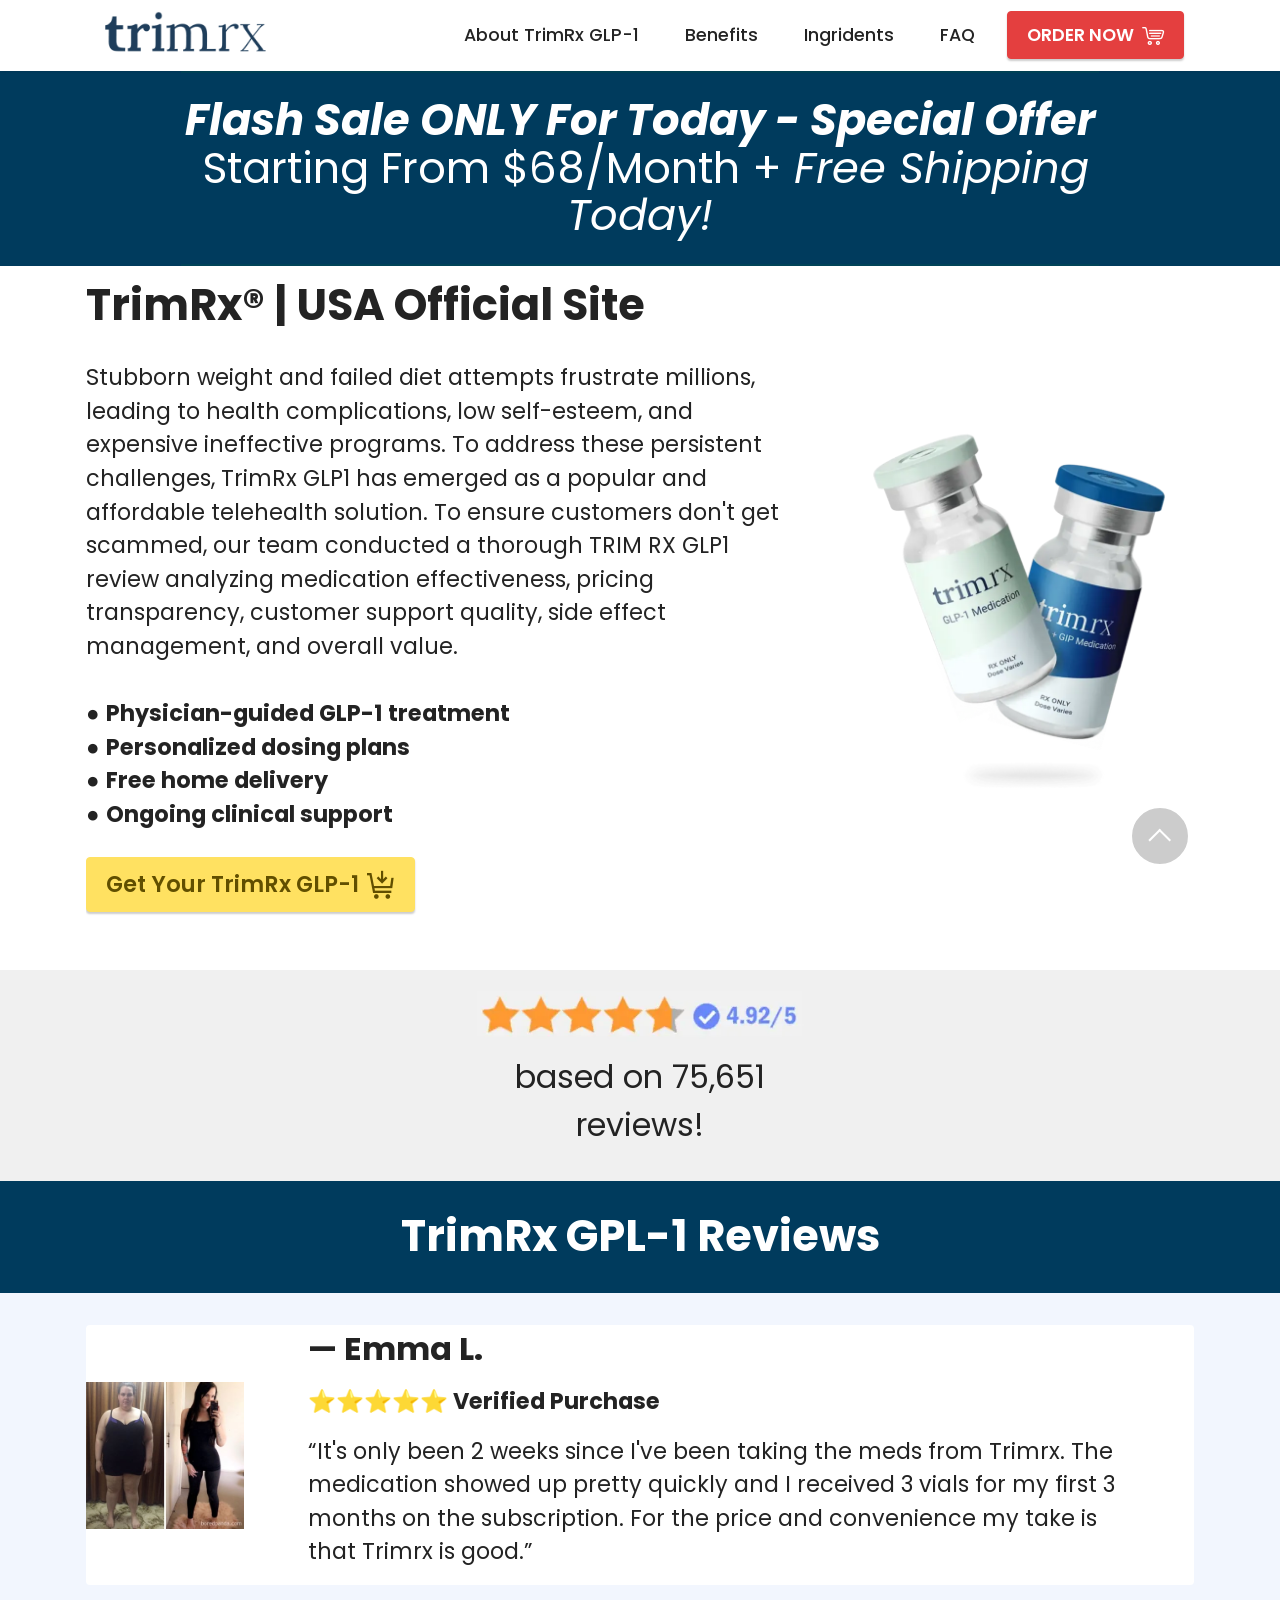
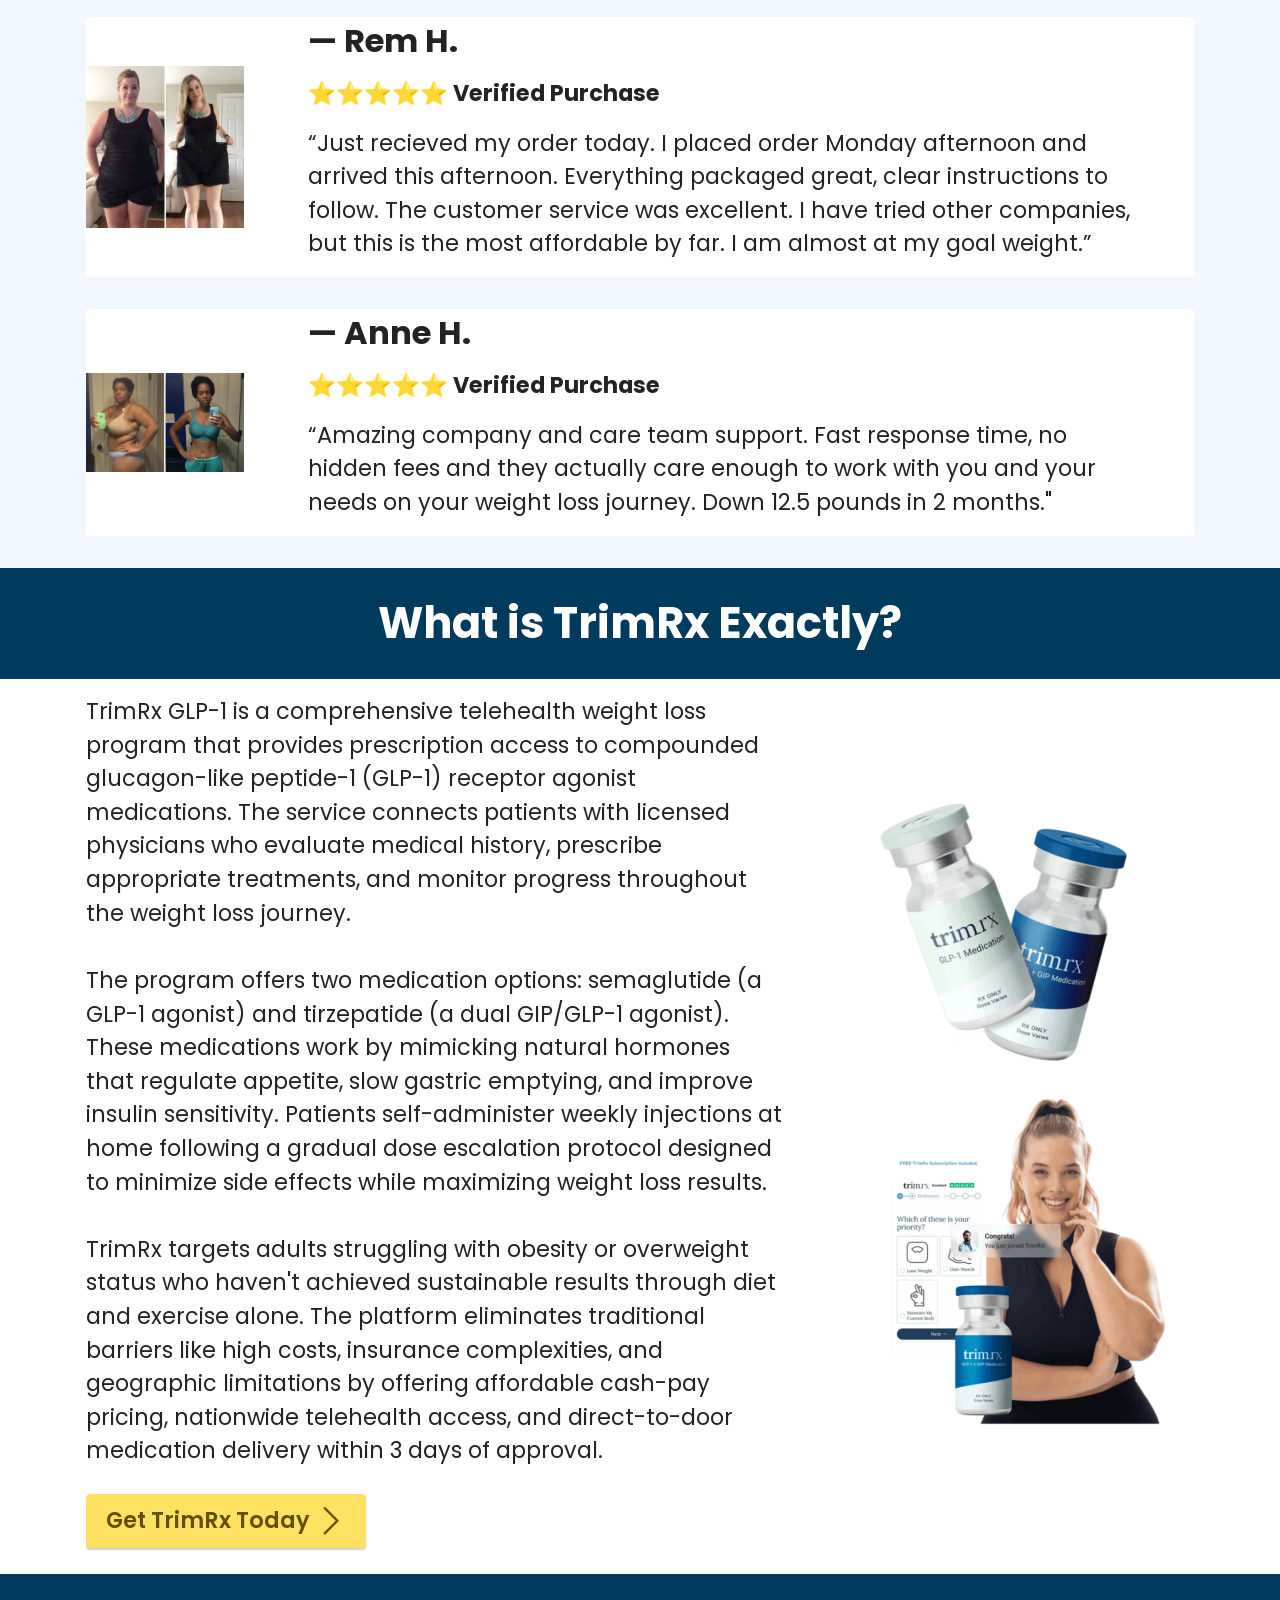
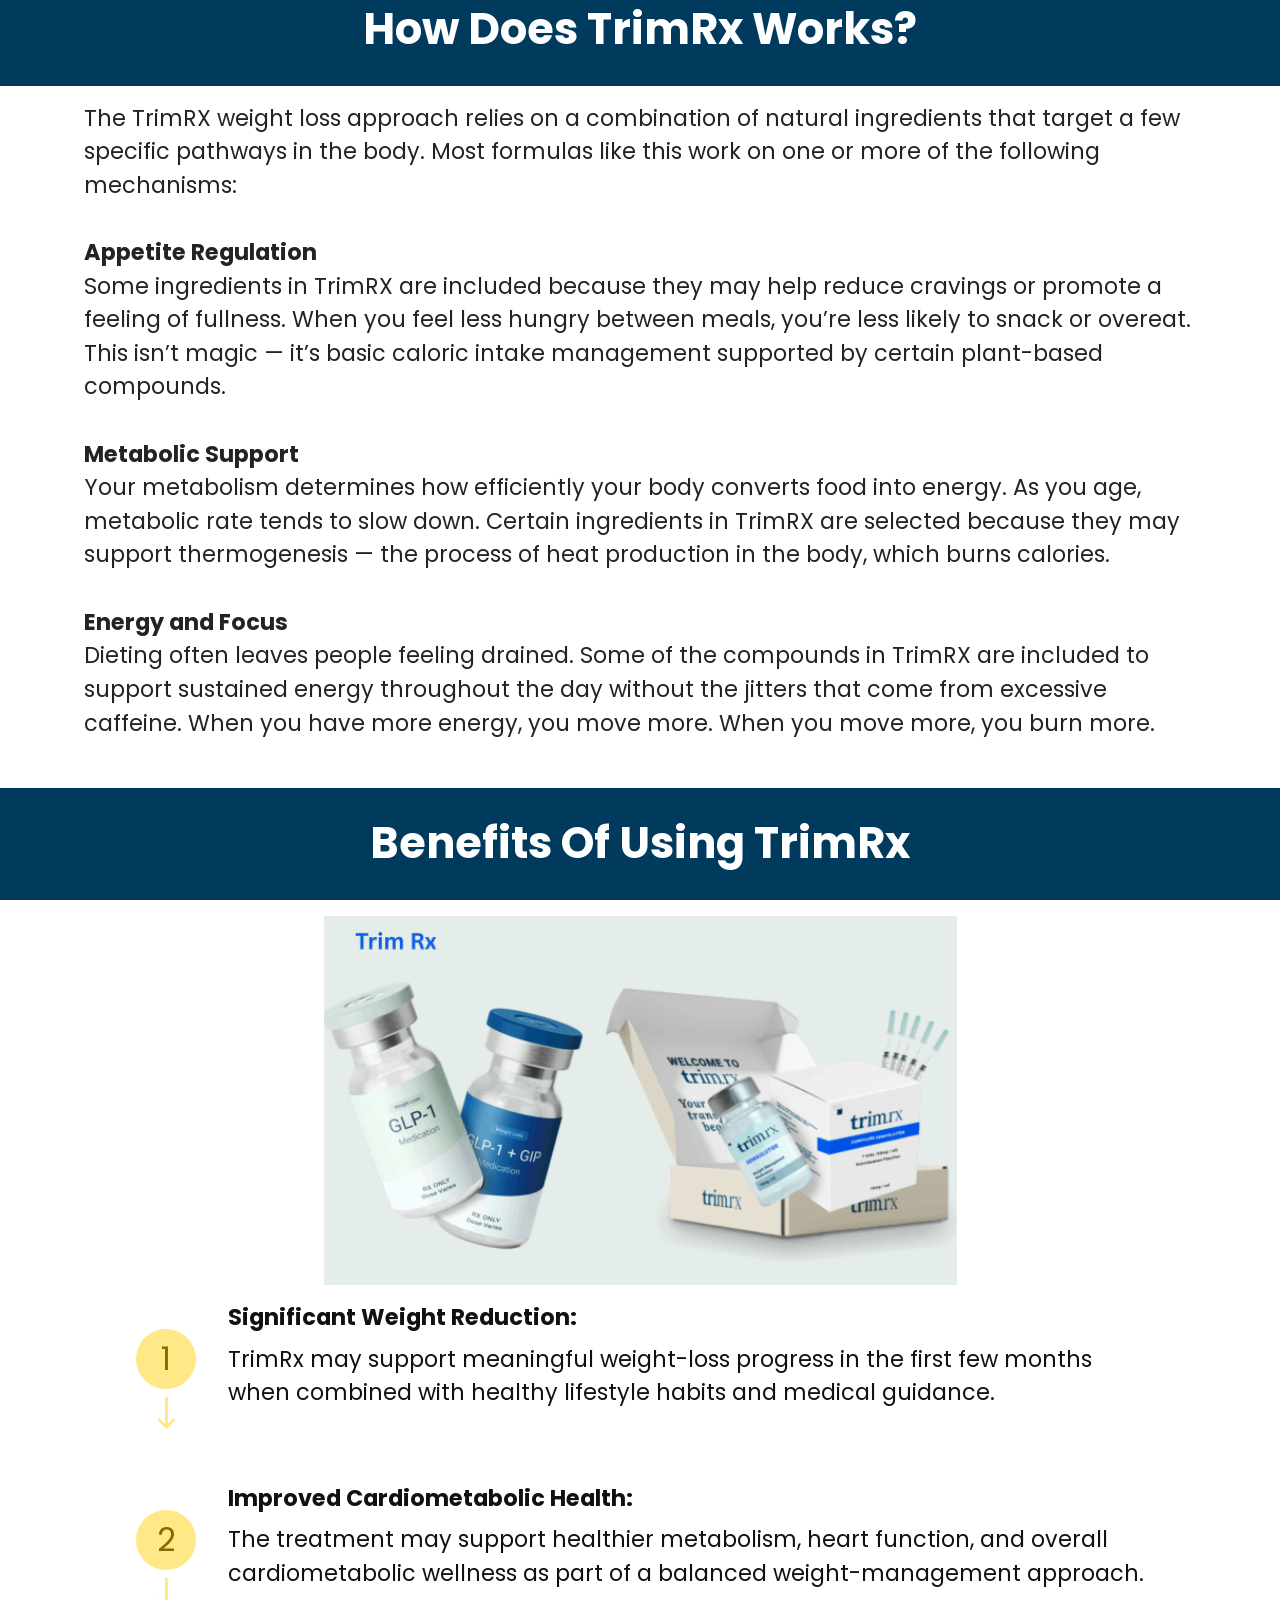
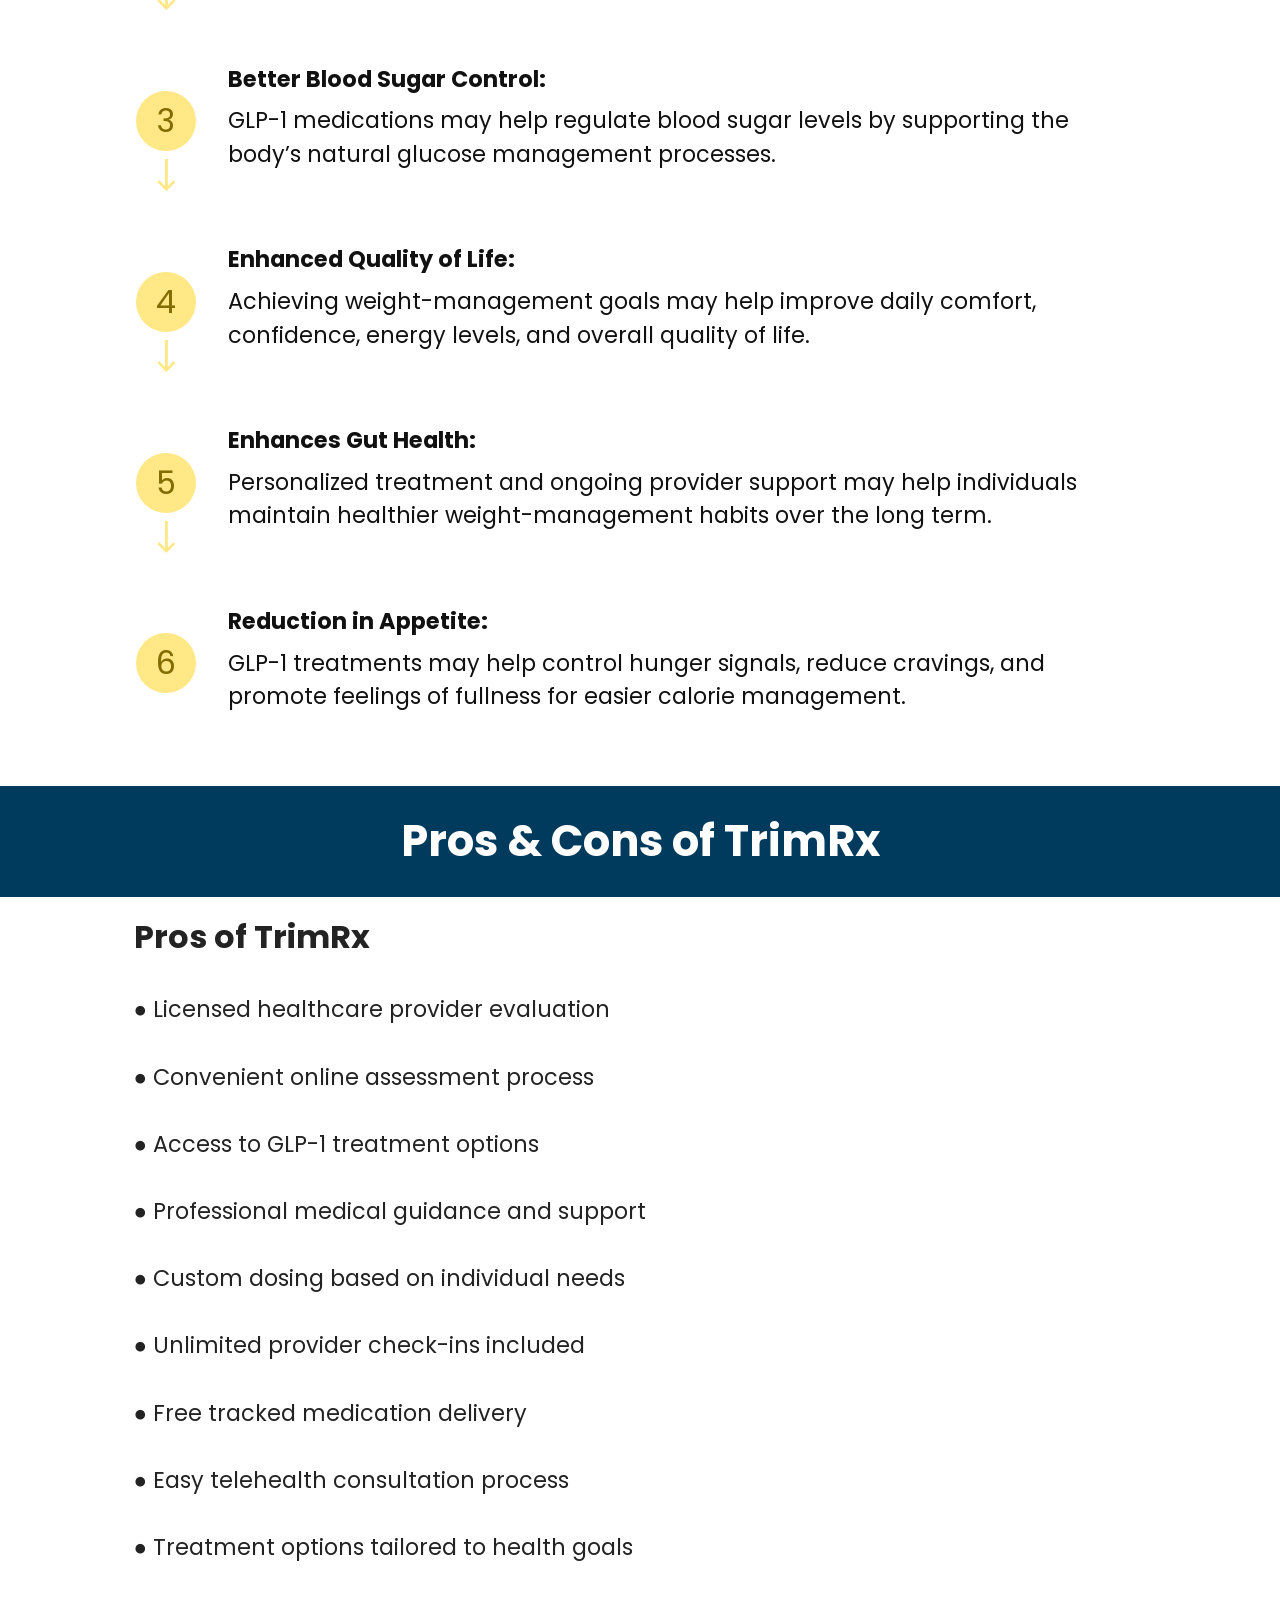
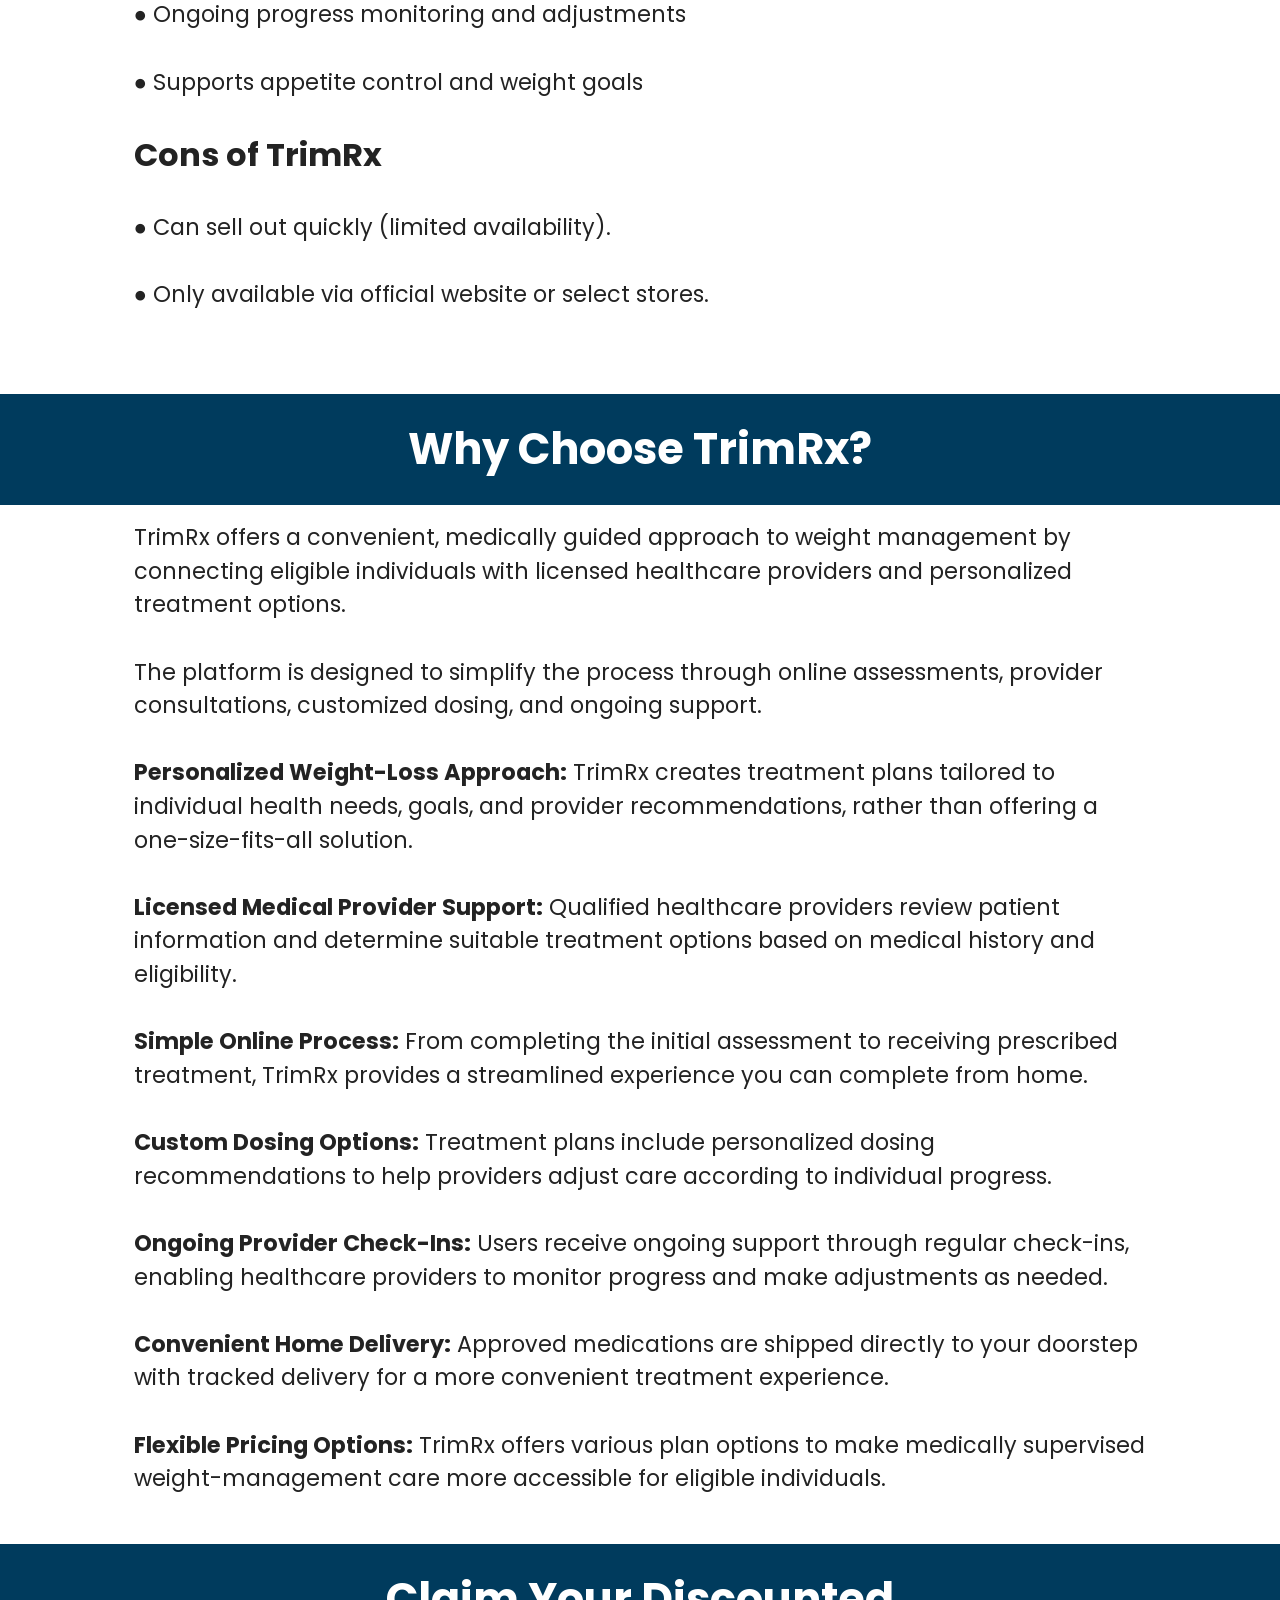
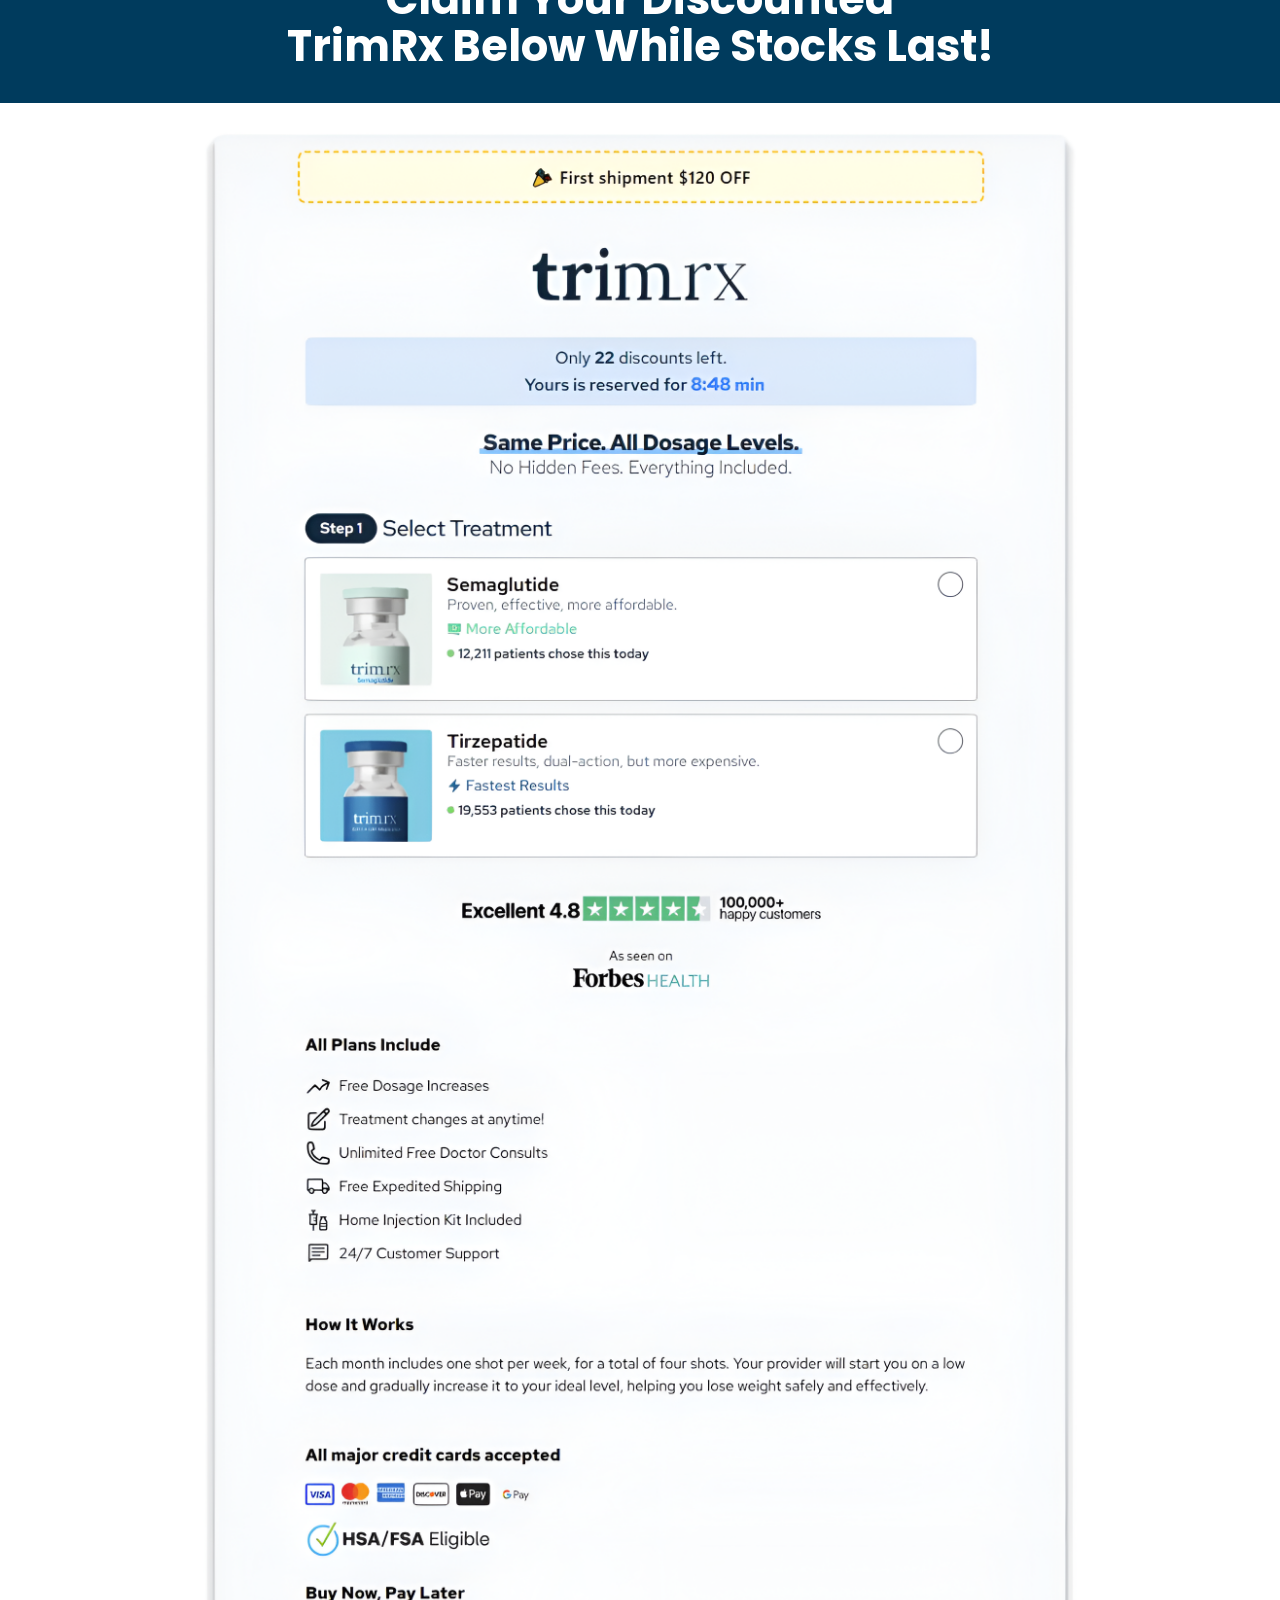
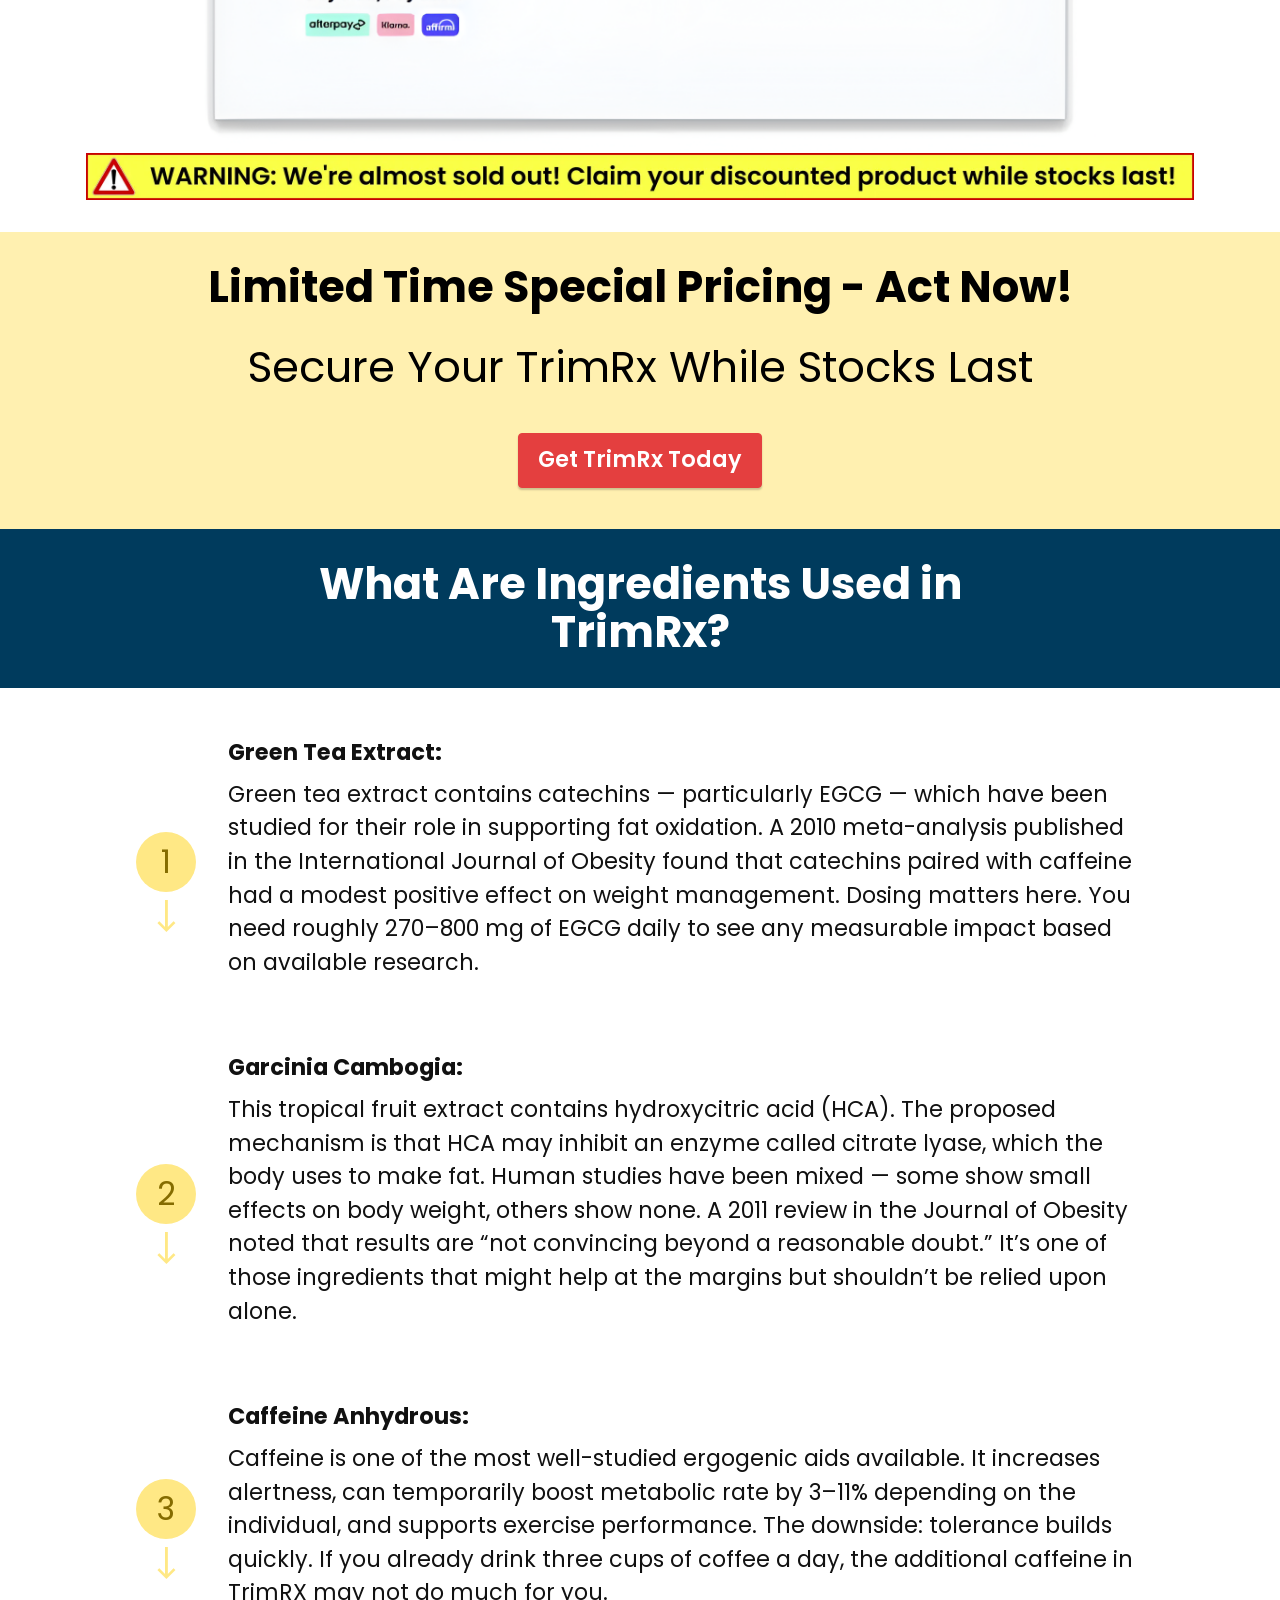
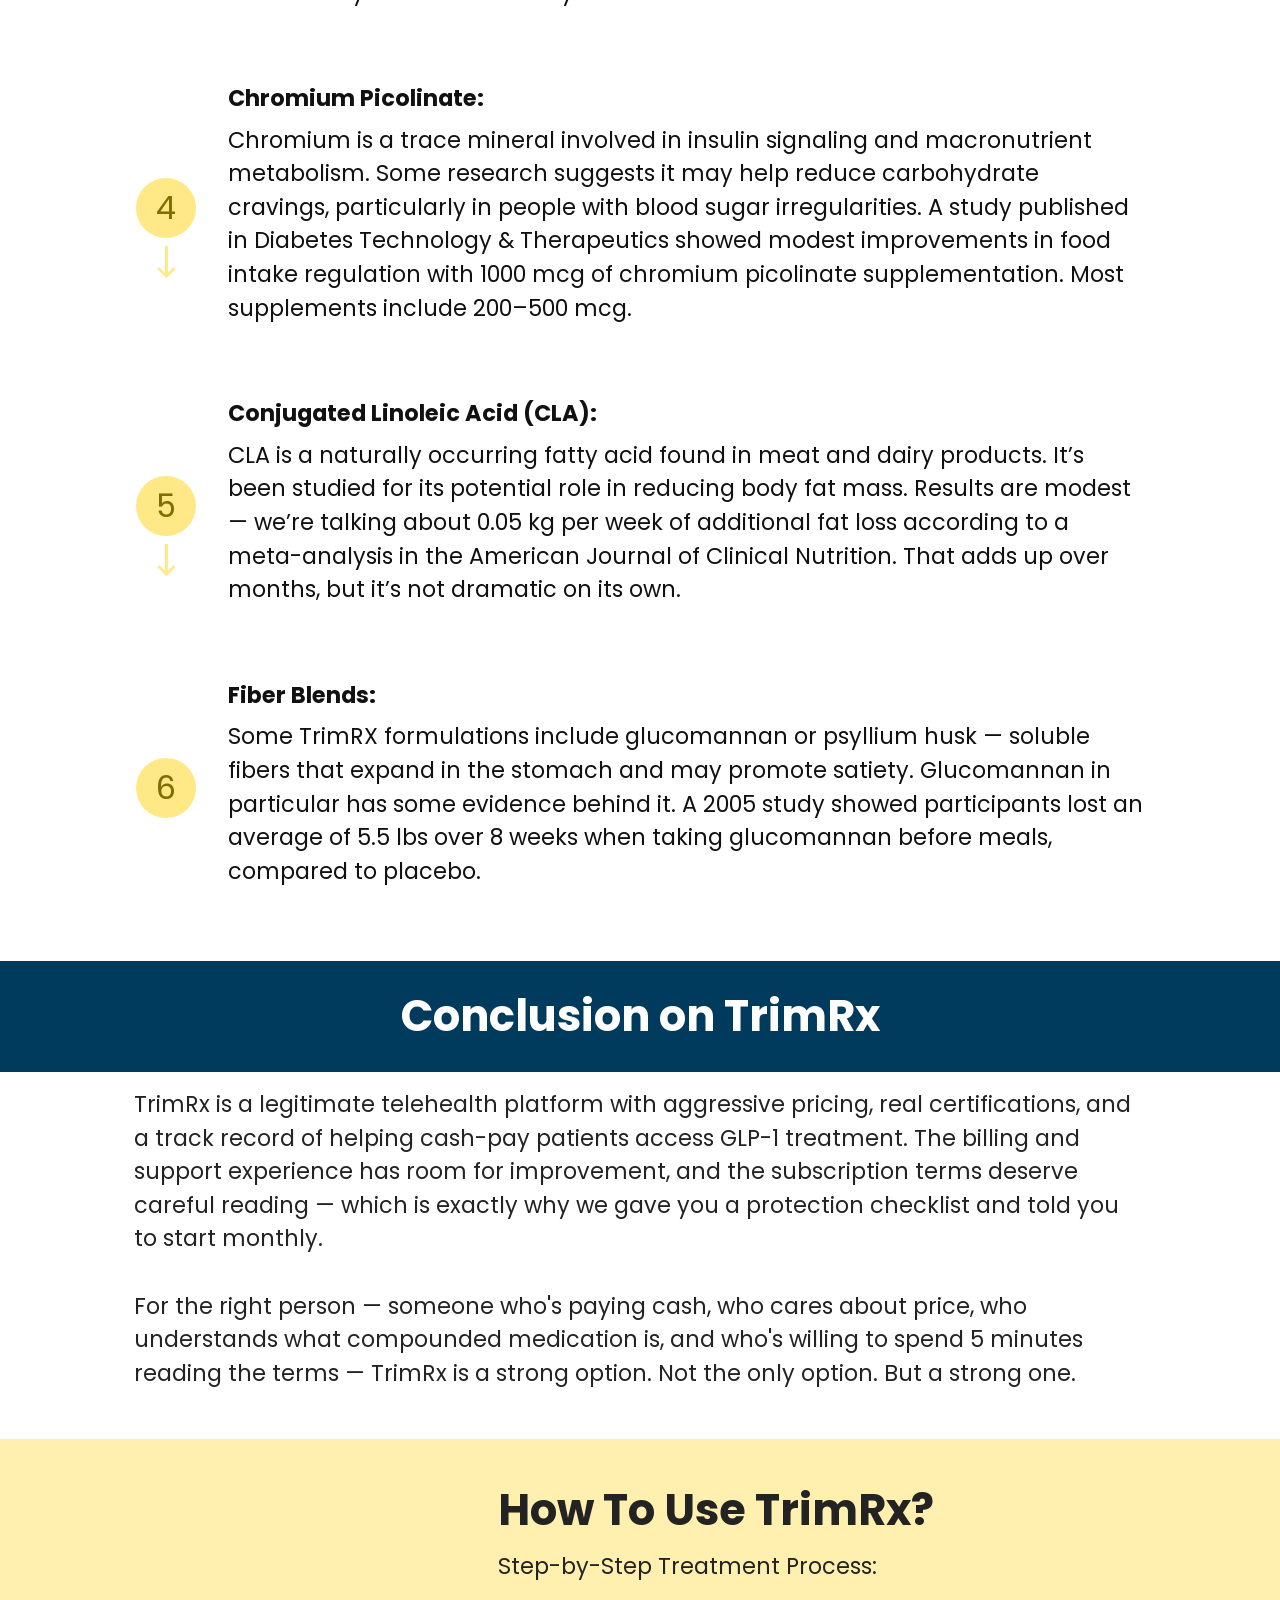
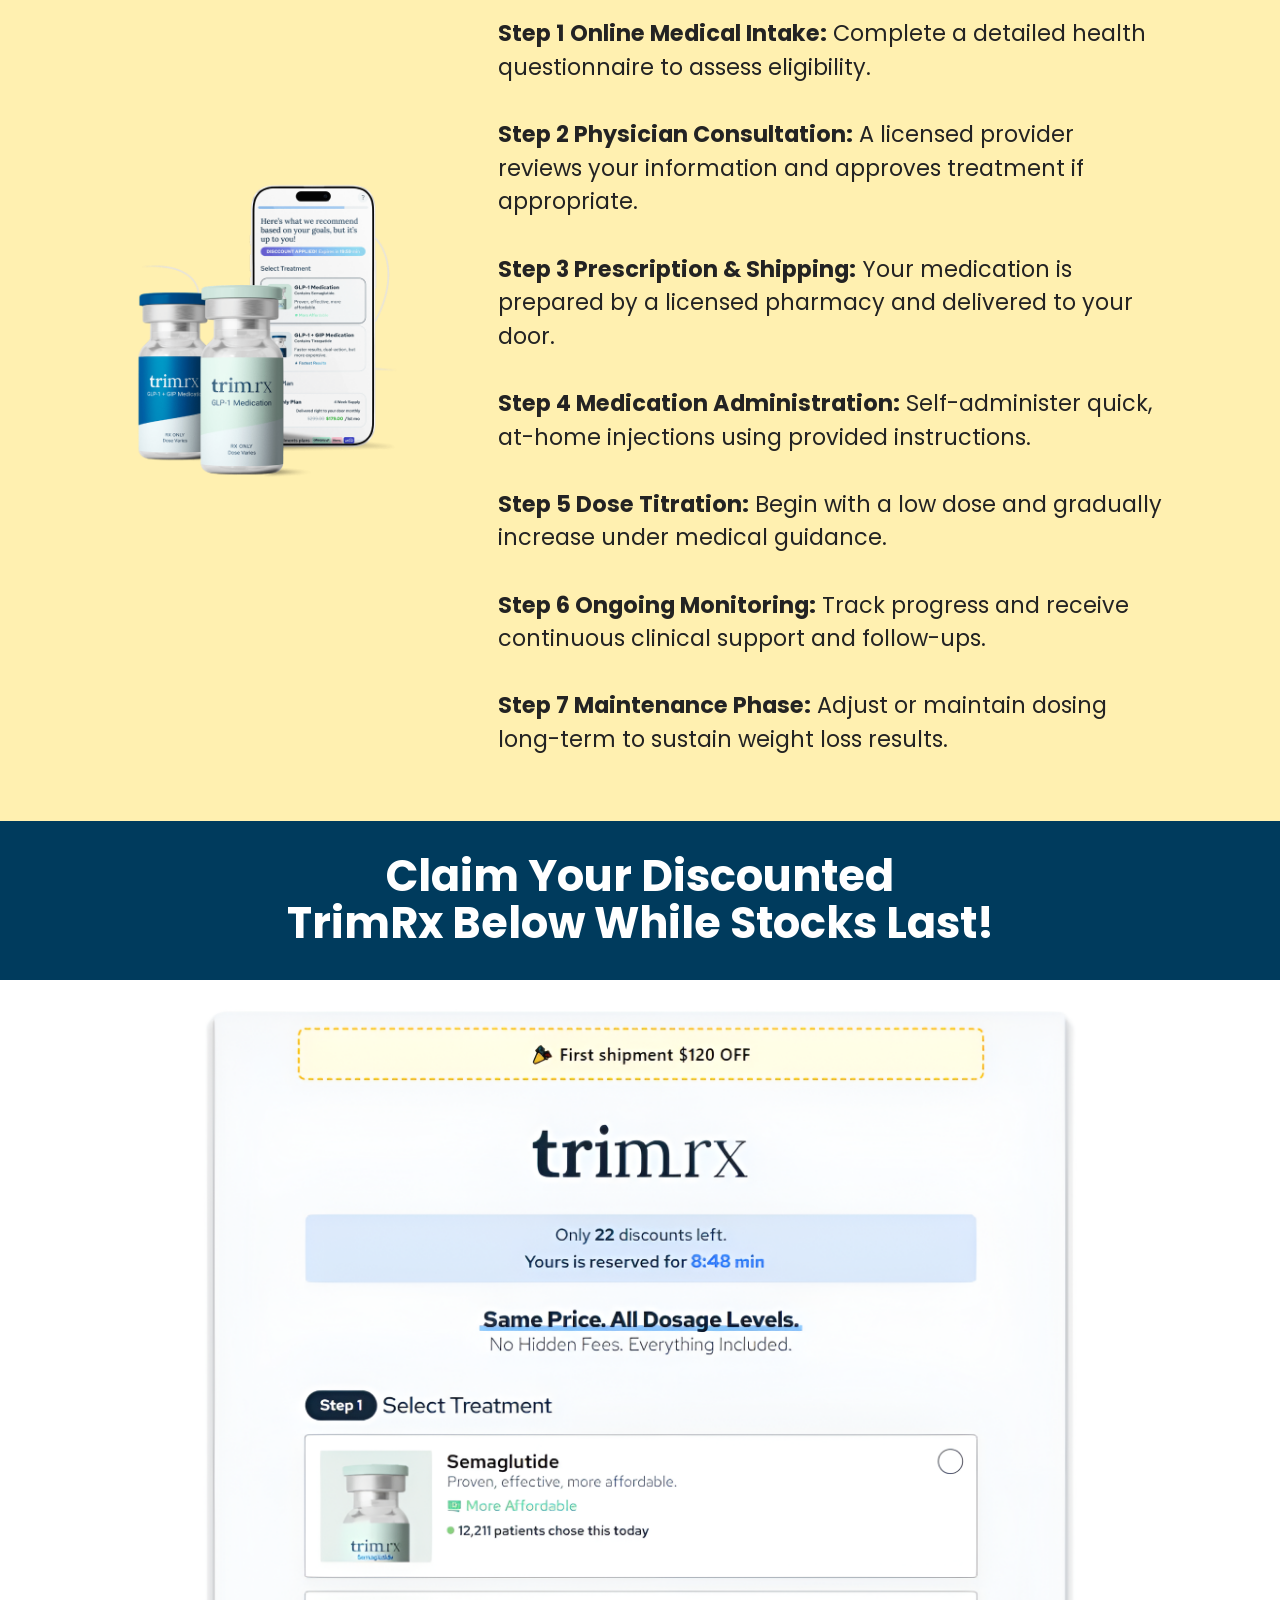
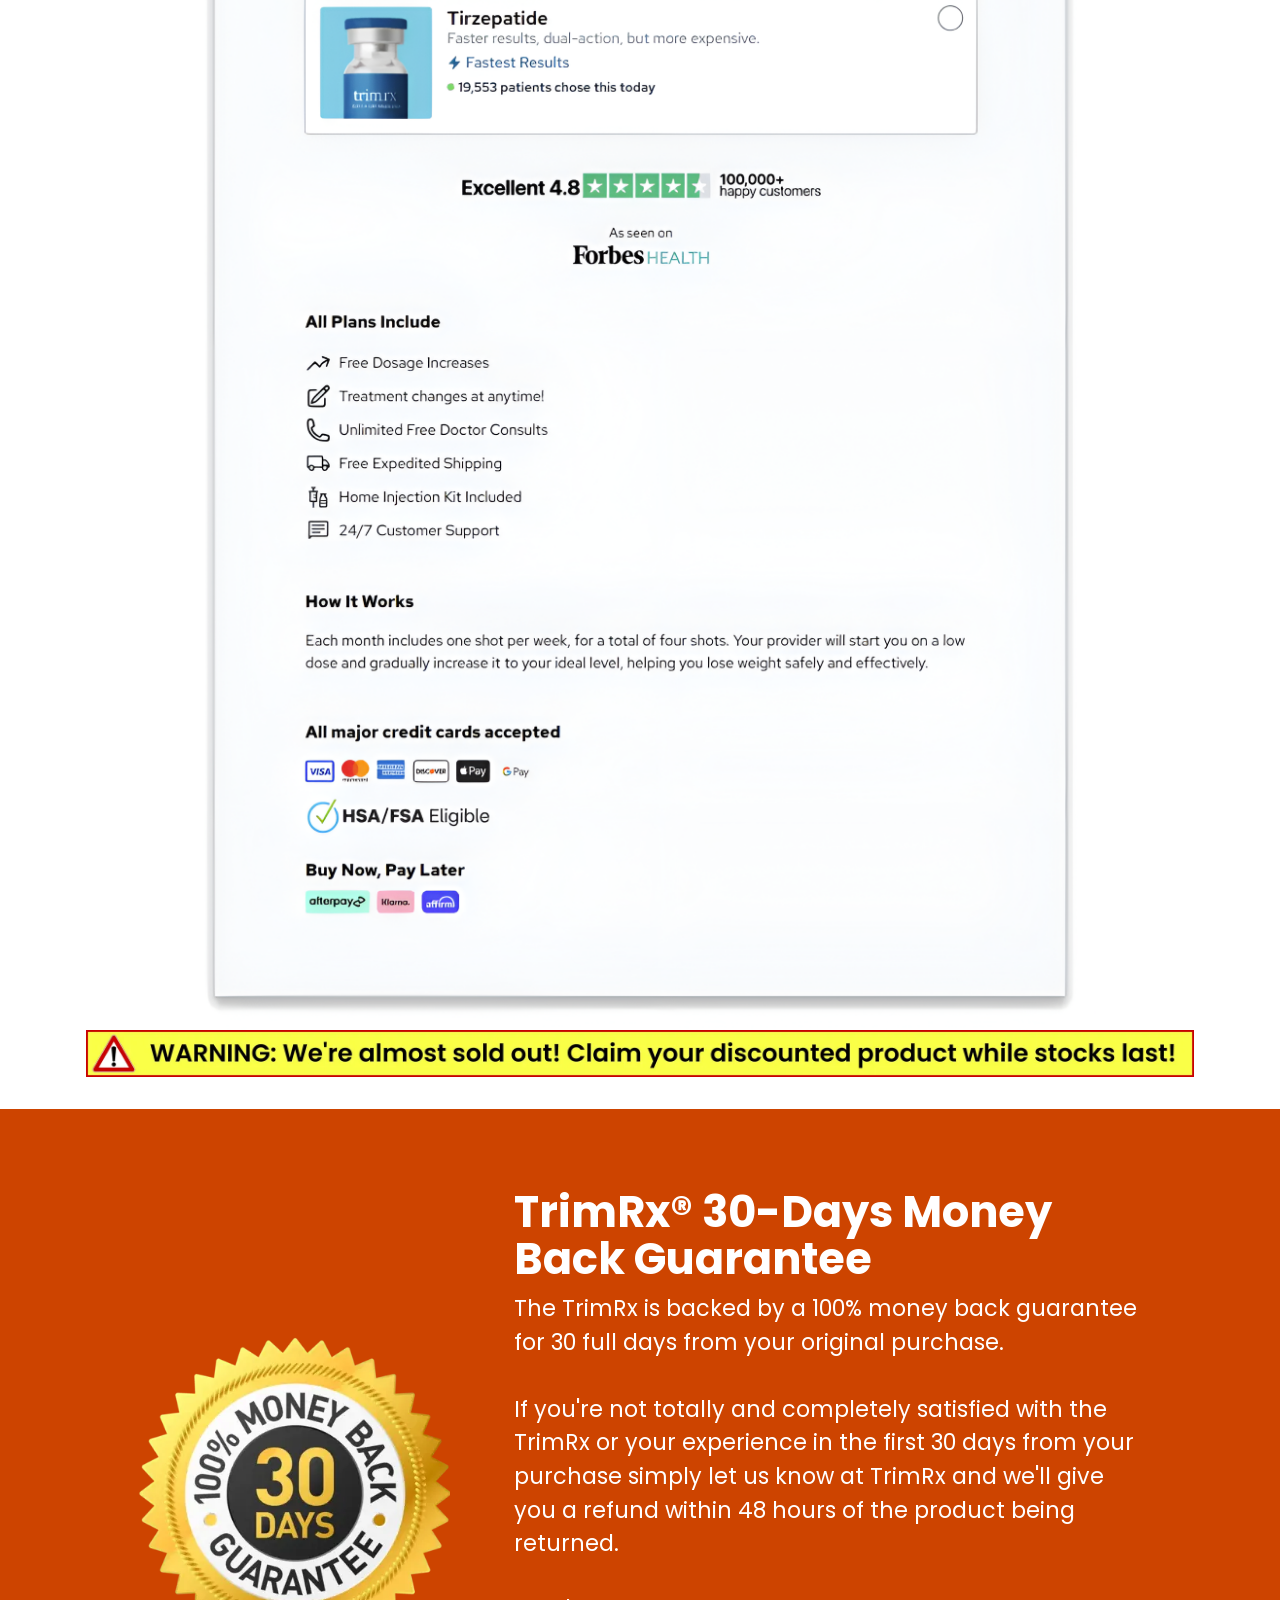
==== commit 86188db1: "Update index.html" ====
--- a/index.html
+++ b/index.html
@@ -999,11 +999,9 @@
                     Copyright © 2026 - TrimRx®</p>
             </div>
         </div>
-    </div>
-</section><section class="display-7" style="padding: 0;align-items: center;justify-content: center;flex-wrap: wrap;    align-content: center;display: flex;position: relative;height: 4rem;"><a href="https://mobiri.se/4949637" style="flex: 1 1;height: 4rem;position: absolute;width: 100%;z-index: 1;"><img alt="" style="height: 4rem;" src="[data-uri]"></a><p style="margin: 0;text-align: center;" class="display-7">&#8204;</p><a style="z-index:1" href="https://mobirise.com/html-builder.html">HTML Generator</a></section><script src="assets/bootstrap/js/bootstrap.bundle.min.js"></script>  <script src="assets/smoothscroll/smooth-scroll.js"></script>  <script src="assets/ytplayer/index.js"></script>  <script src="assets/dropdown/js/navbar-dropdown.js"></script>  <script src="assets/mbr-switch-arrow/mbr-switch-arrow.js"></script>  <script src="assets/theme/js/script.js"></script>  
-  
+    </div>  
   
  <div id="scrollToTop" class="scrollToTop mbr-arrow-up"><a style="text-align: center;"><i class="mbr-arrow-up-icon mbr-arrow-up-icon-cm cm-icon cm-icon-smallarrow-up"></i></a></div>
     <input name="animation" type="hidden">
   </body>
-</html>+</html>
